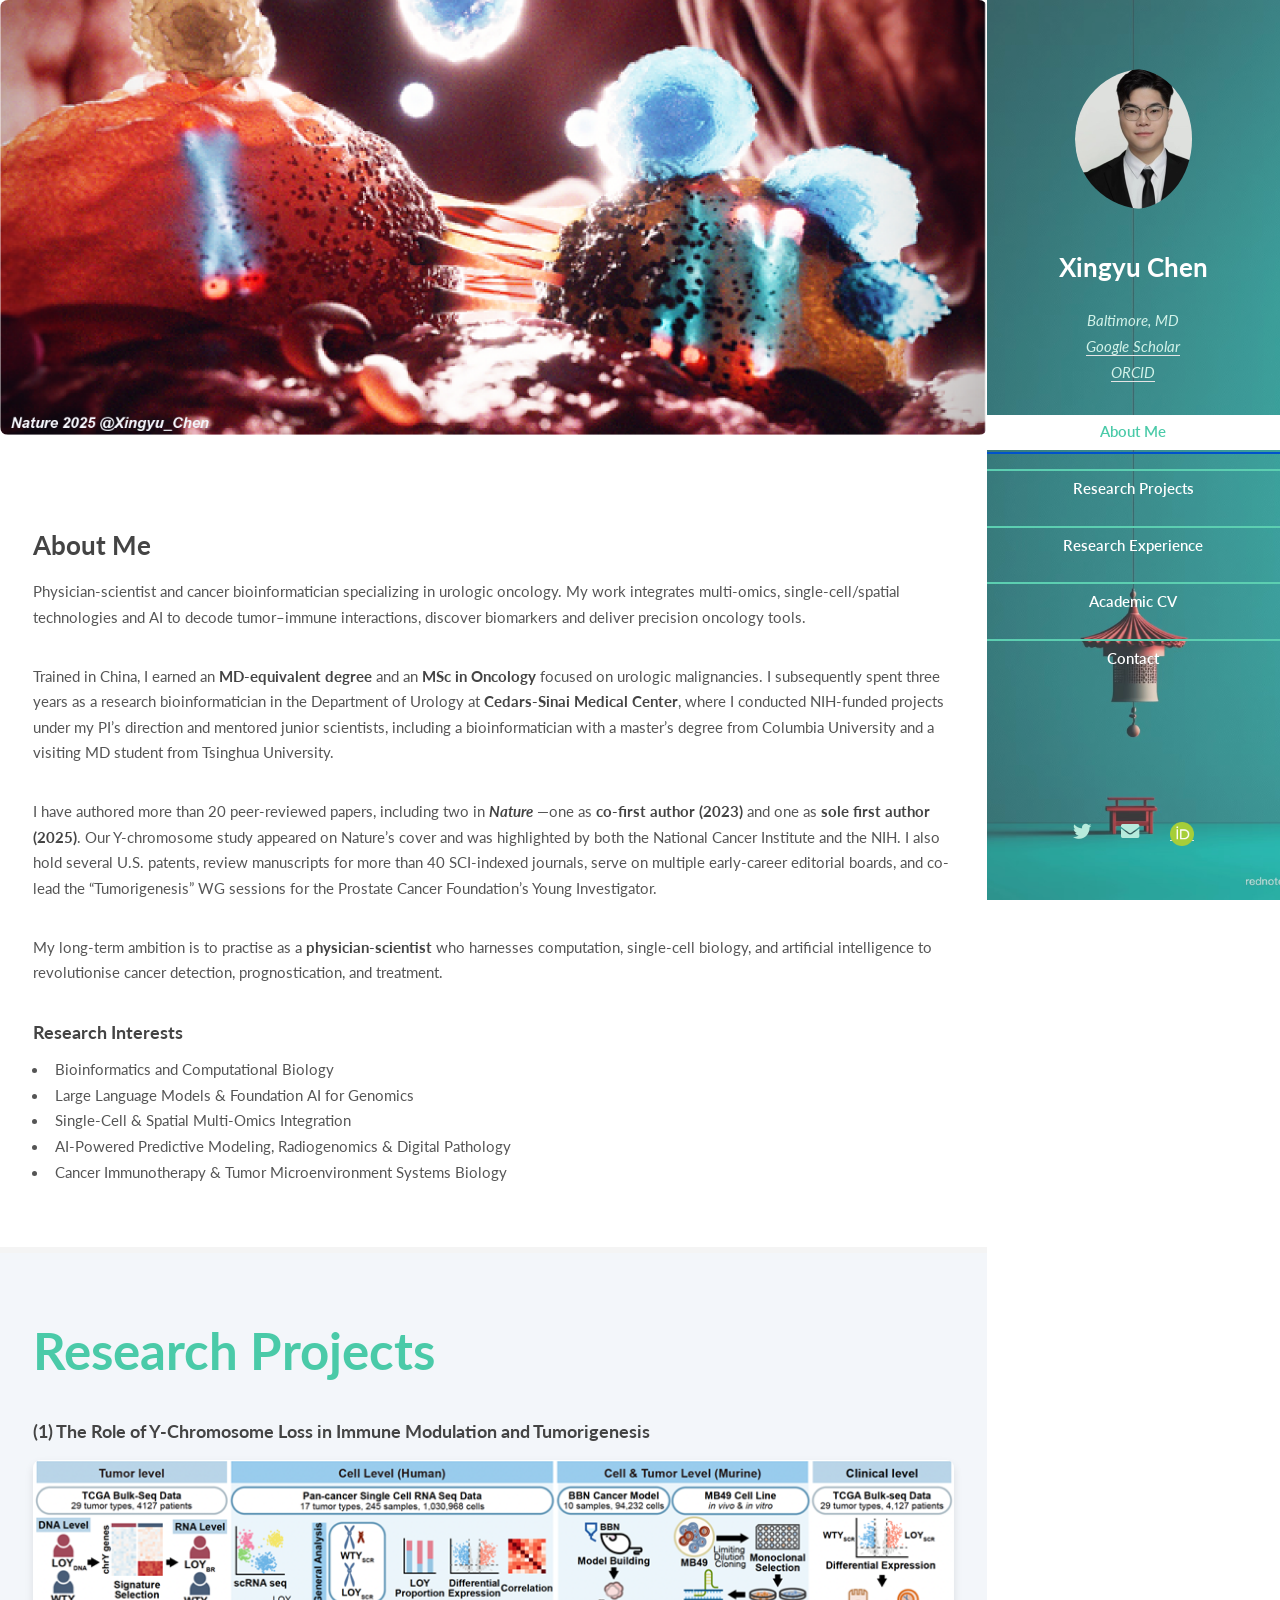
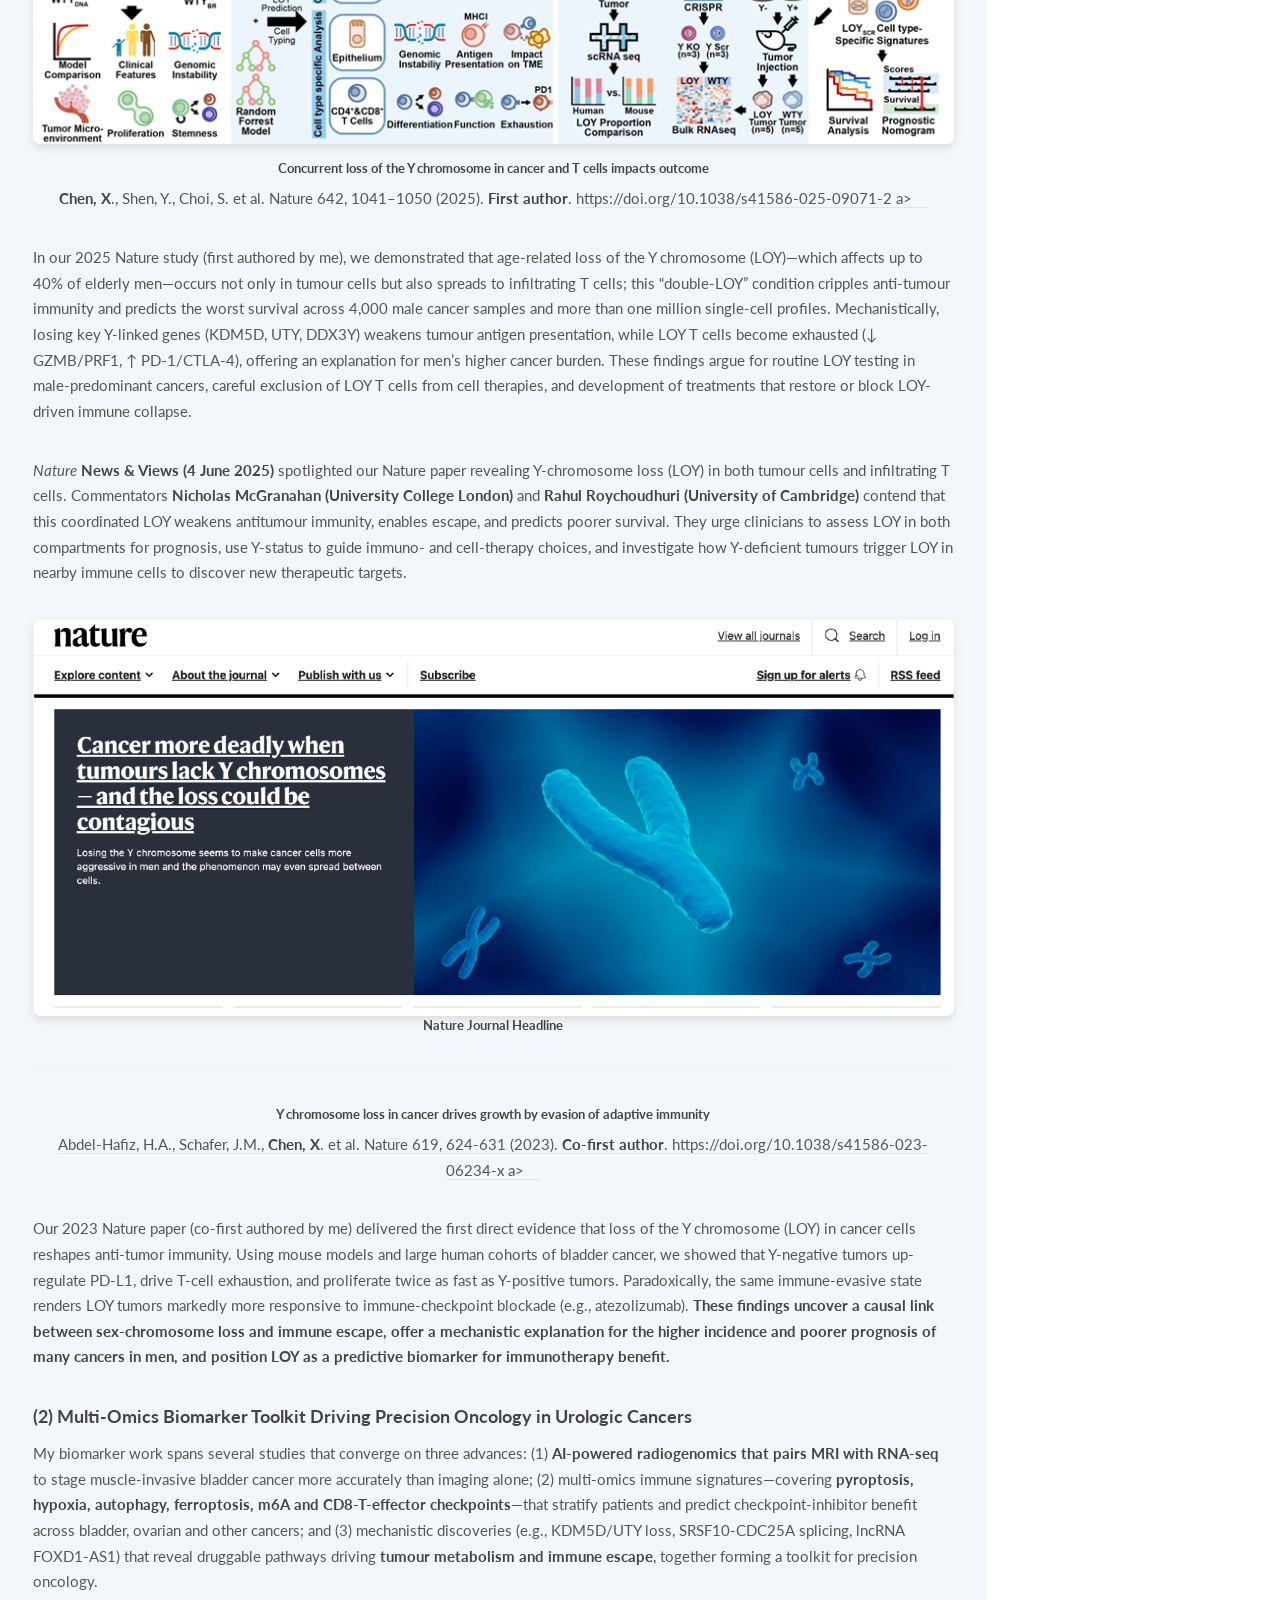
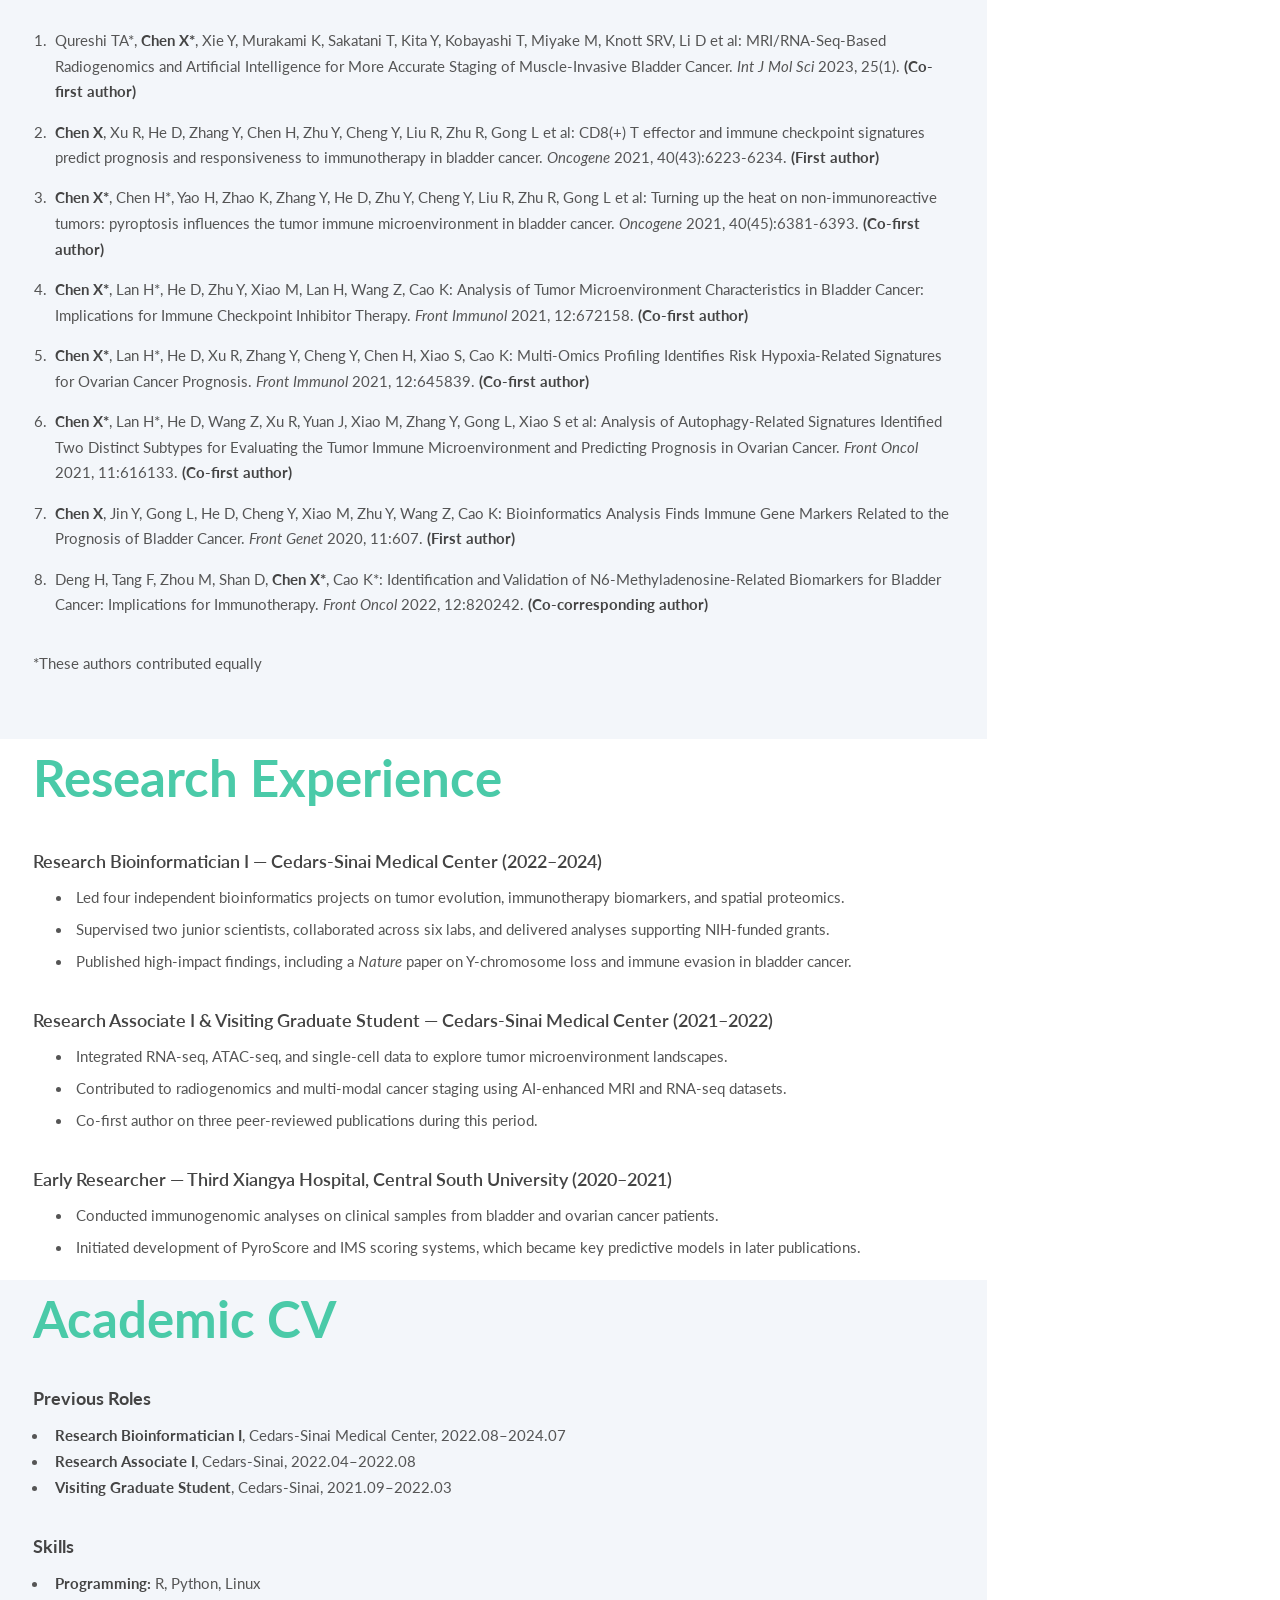
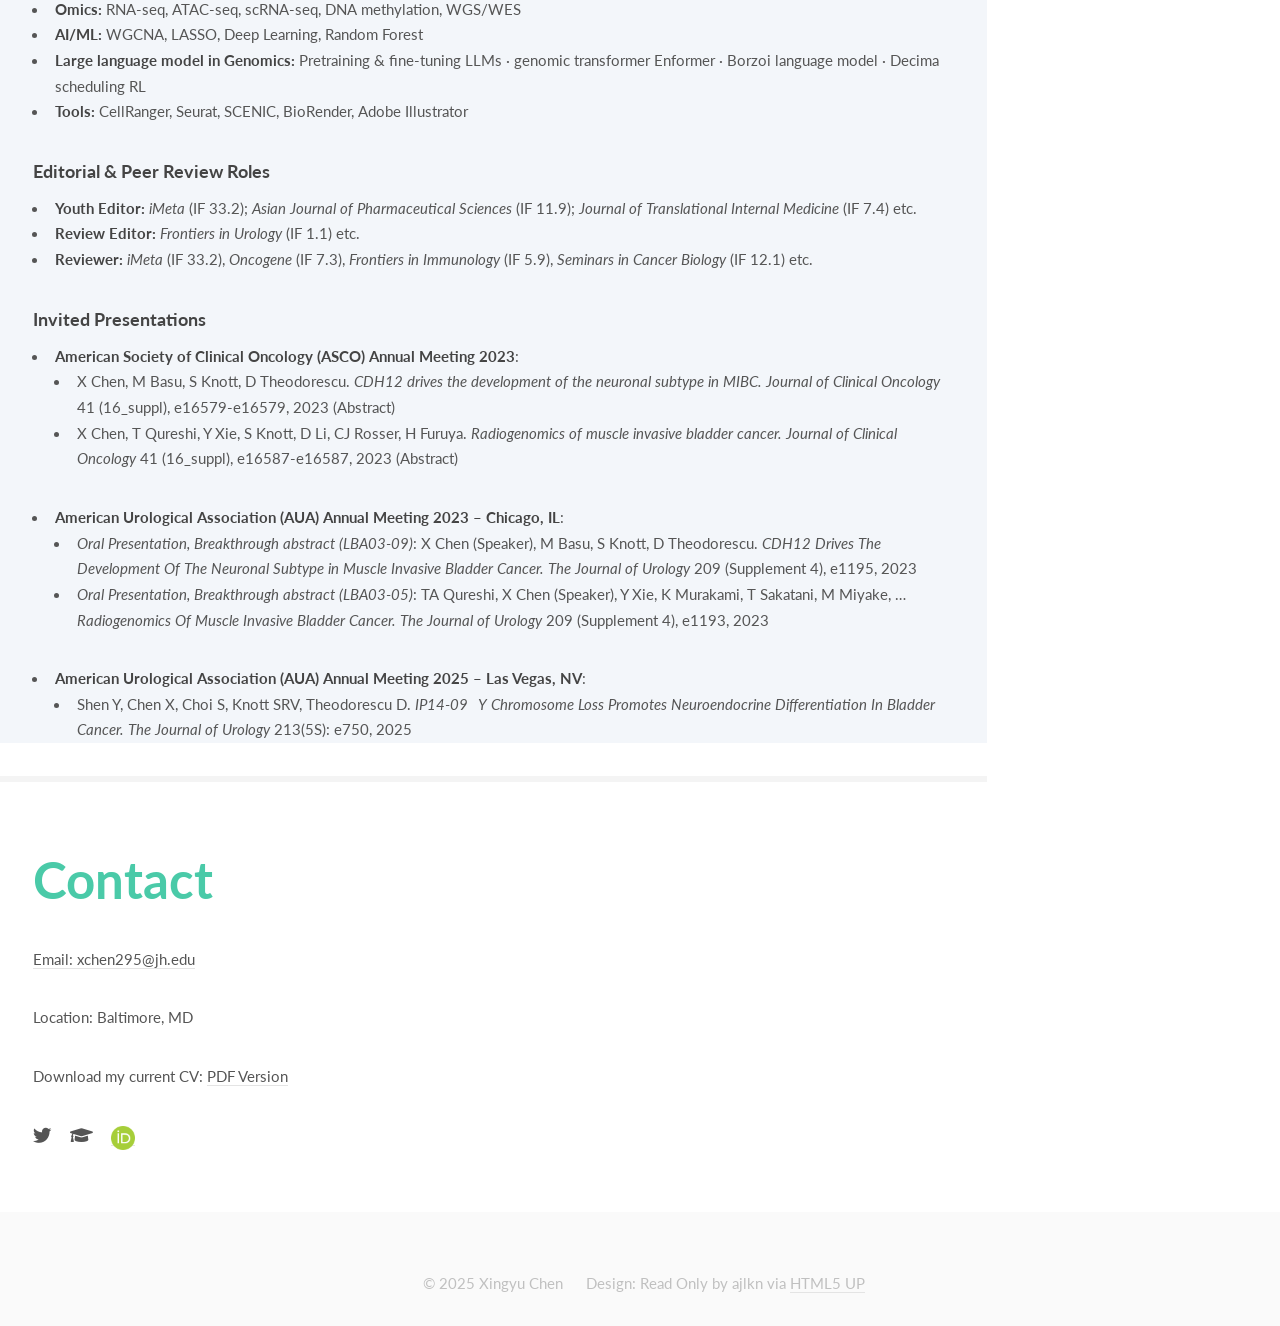
==== index.html @ c47047e7 "Update index.html" ====
<!DOCTYPE HTML>
<html lang="en">
  <head>
    <meta charset="utf-8" />
    <meta name="viewport" content="width=device-width, initial-scale=1, user-scalable=no" />
    <title>Xingyu Chen – Cancer Genomics </title>

    <!-- ===================== GLOBAL STYLES ===================== -->
    <style>
      /*─ 1. Typography & variables ─*/
      @font-face {
        font-family: "Inter";
        font-weight: 400 700;
        src: url("https://fonts.gstatic.com/s/inter/v12/UcCO3FwrK_x90DW4ZGdE.woff2") format("woff2-variations");
        font-display: swap;
      }
      :root {
        --accent: #0052cc;
        --bg-light: #fafbfd;
        --bg-alt:  #f3f6fa;
      }
      html { font-size: 16px; }
      body {
        margin: 0;
        font-family: "Inter", system-ui, -apple-system, BlinkMacSystemFont, "Segoe UI", Roboto, Helvetica, Arial, sans-serif;
        line-height: 1.6;
        color: #333;
        background: var(--bg-light);
      }
      h1,h2,h3,h4,h5,h6{font-weight:600;color:#111;line-height:1.25;margin:0 0 .6em}
      h1{font-size:1.9rem} h2{font-size:1.6rem} h3{font-size:1.3rem} h4{font-size:1.15rem} h5{font-size:1rem}
      p{margin:0 0 1.2em} ul{margin:0 0 1.2em 1.5em;padding:0}
      a{color:var(--accent);text-decoration:none}
      a:hover,a:focus{text-decoration:underline}

      /*─ 2. helpers ─*/
      .container{width:min(92%,1080px);margin-inline:auto}
      .left{text-align:left}
      .image.fit img{width:100%;height:auto;border-radius:8px}
      .badge-container{display:inline-flex;align-items:center;gap:6px;margin-left:6px}

      /*─ 3. header / nav ─*/
      #header{
        position:relative;
        background:transparent!important;
        padding:2.5rem 0 2rem;
        text-align:center;
      }
      #header::before{
        content:"";
        position:absolute;
        inset:0;
        background:url("images/WechatIMG243.jpg") center/cover no-repeat;
        opacity:0.85;
        z-index:-1;
        pointer-events:none;
      }

      #header header{display:flex;flex-direction:column;align-items:center;gap:.8rem}
      #header .image.avatar img{width:140px;height:140px;border-radius:50%;object-fit:cover}
      #nav ul{display:flex;gap:1.2rem;flex-direction:column;list-style:none;margin:1.5rem 0;padding:0;justify-content:center}
      #nav a{font-weight:600;position:relative;padding:.3rem .1rem}
      #nav a.active::after{content:"";position:absolute;left:0;bottom:-4px;width:100%;height:2px;background:var(--accent)}
      #header footer .icons{display:flex;justify-content:center;gap:1rem;list-style:none;padding:0}
      .orcid-icon{width:24px;height:24px;vertical-align:middle}

      /*─ 4. sections ─*/
      section{padding:4rem 0}
      section:nth-of-type(even){background:var(--bg-alt)}
      .features article{margin-bottom:3rem}

      /*─ 5. experience lists ─*/
      .experience-title{margin:2rem 0 .6rem;font-weight:600}
      .experience-list{margin:0 0 1.2rem 1.5rem;list-style:disc outside}
      .experience-list li{margin-bottom:.4rem;padding-left:.25rem}
      .experience-list strong{color:var(--accent)}

      /*─ 6. footer ─*/
      #footer{background:#e8ecf2;padding:2rem 0;text-align:center}
      #footer ul{list-style:none;margin:0;padding:0;display:flex;justify-content:center;gap:1rem;flex-wrap:wrap}

      /*─ 7. responsive ─*/
      @media(max-width:650px){
        h1{font-size:1.6rem} h2{font-size:1.4rem}
      }
    </style>

    <!-- original theme css -->
    <link rel="stylesheet" href="assets/css/main.css" />
    <link rel="icon" href="images/web-icon_avatar.png" />
  </head>

  <body class="is-preload">
    <!-- ========== HEADER ========== -->
    <section id="header">
      <header>
        <span class="image avatar"><img src="images/avatar.png" alt="avatar" /></span>
        <h1 id="logo"><a href="#">Xingyu Chen</a></h1>
        <p>Baltimore, MD<br/>
           <a href="https://scholar.google.com/citations?user=Vj8vClIAAAAJ&hl=en&oi=ao" target="_blank">Google Scholar</a><br/>
           <a href="https://orcid.org/0000-0002-9284-4950" target="_blank">ORCID</a></p>
      </header>
      <nav id="nav">
        <ul>
          <li><a class="active" href="#about">About Me</a></li>
          <li><a href="#publications">Research Projects</a></li>
          <li><a href="#research">Research Experience</a></li>
          <li><a href="#cv">Academic CV</a></li>
          <li><a href="#contact">Contact</a></li>
        </ul>
      </nav>
      <footer>
        <ul class="icons">
          <li><a href="https://x.com/Xingyu_Chen_" class="icon brands fa-twitter" target="_blank"><span class="label">Twitter</span></a></li>
          <li><a id="mlink" href="#" class="icon solid fa-envelope"><span class="label">Email</span></a></li>
          <li><a href="https://orcid.org/0000-0002-9284-4950" target="_blank"><img src="images/orcid.png" alt="ORCID" class="orcid-icon"/></a></li>
        </ul>
      </footer>
    </section>

    <!-- ========== WRAPPER ========== -->
    <div id="wrapper">
      <div id="main">

        <!-- ABOUT -->
        <section id="about">
          <span class="image fit"><img src="images/Picture1.png" alt="Picture1" /></span>
          <div class="container">
            <header class="major"><h3>About Me</h3></header>
            <p> Physician‑scientist and cancer bioinformatician specializing in urologic oncology. My work integrates multi‑omics, single‑cell/spatial technologies and AI to decode tumor–immune interactions, discover biomarkers and deliver precision oncology tools. </p>
            <p>Trained in China, I earned an <strong>MD-equivalent degree</strong> and an <strong>MSc in Oncology</strong> focused on urologic malignancies. I subsequently spent three years as a research bioinformatician in the Department of Urology at <strong>Cedars-Sinai Medical Center</strong>, where I conducted NIH-funded projects under my PI’s direction and mentored junior scientists, including a bioinformatician with a master’s degree from Columbia University and a visiting MD student from Tsinghua University.</p>
            <p>I have authored more than 20 peer-reviewed papers, including two in <strong><i>Nature</i></strong> —one as <strong>co-first author (2023)</strong> and one as <strong>sole first author (2025)</strong>. Our Y-chromosome study appeared on Nature’s cover and was highlighted by both the National Cancer Institute and the NIH. I also hold several U.S. patents, review manuscripts for more than 40 SCI-indexed journals, serve on multiple early-career editorial boards, and co-lead the “Tumorigenesis” WG sessions for the Prostate Cancer Foundation’s Young Investigator.</p>
            <p>My long-term ambition is to practise as a <strong>physician-scientist</strong> who harnesses computation, single-cell biology, and artificial intelligence to revolutionise cancer detection, prognostication, and treatment.</p>
            <h4>Research Interests</h4>
            <ul>
              <li>Bioinformatics and Computational Biology</li>
              <li>Large Language Models & Foundation AI for Genomics</li>      
              <li>Single-Cell & Spatial Multi-Omics Integration</li>
              <li>AI-Powered Predictive Modeling, Radiogenomics & Digital Pathology</li>
              <li>Cancer Immunotherapy & Tumor Microenvironment Systems Biology</li>
            </ul>
          </div>
        </section>

        <!-- RESEARCH PROJECTS -->
        <section id="publications">
          <div class="container">
            <header class="major"><h2>Research Projects</h2></header>

            <h4>(1) The Role of Y-Chromosome Loss in Immune Modulation and Tumorigenesis</h4>
            <img src="images/Selected Publications.png" class="img-fluid" alt="Selected Publications" />

            <div class="features">
              <!-- 2025 Nature paper -->
              <article>
                <div class="image-container">
                  <h5>Concurrent loss of the Y chromosome in cancer and T cells impacts outcome</h5>
                  <p><strong>Chen, X</strong>., Shen, Y., Choi, S. et al. Nature 642, 1041–1050 (2025). <strong>First author</strong>.
                    <a href="https://doi.org/10.1038/s41586-025-09071-2
        
        
        
        " target="_blank">https://doi.org/10.1038/s41586-025-09071-2
        
        
        
        a>
                    <span class="badge-container">
                      <span class="__dimensions_badge_embed__" data-doi="10.1038/s41586-025-09071-2
        
        
        
        " data-style="small_circle"></span>
                      <span class="altmetric-embed" data-doi="10.1038/s41586-025-09071-2
        
        
        
        
        
        " data-badge-type="donut"></span>
                    </span>
                  </p>
                  <p class="left">In our 2025 Nature study (first authored by me), we demonstrated that age-related loss of the Y chromosome (LOY)—which affects up to 40% of elderly men—occurs not only in tumour cells but also spreads to infiltrating T cells; this “double-LOY” condition cripples anti-tumour immunity and predicts the worst survival across 4,000 male cancer samples and more than one million single-cell profiles. Mechanistically, losing key Y-linked genes (KDM5D, UTY, DDX3Y) weakens tumour antigen presentation, while LOY T cells become exhausted (↓ GZMB/PRF1, ↑ PD-1/CTLA-4), offering an explanation for men’s higher cancer burden. These findings argue for routine LOY testing in male-predominant cancers, careful exclusion of LOY T cells from cell therapies, and development of treatments that restore or block LOY-driven immune collapse.</p>
                  <p class="left"><i>Nature</i> <strong>News & Views (4 June 2025)</strong> spotlighted our Nature paper revealing Y-chromosome loss (LOY) in both tumour cells and infiltrating T cells. Commentators <strong>Nicholas McGranahan (University College London)</strong> and <strong>Rahul Roychoudhuri (University of Cambridge)</strong> contend that this coordinated LOY weakens antitumour immunity, enables escape, and predicts poorer survival. They urge clinicians to assess LOY in both compartments for prognosis, use Y-status to guide immuno- and cell-therapy choices, and investigate how Y-deficient tumours trigger LOY in nearby immune cells to discover new therapeutic targets.</p>
                  <img src="images/nature12.png" class="img-fluid" alt="nature12"/>
                  <h5> <strong>Nature Journal Headline</strong></h5>
                </div>
              </article>

              <!-- 2023 Nature paper -->
              <article>
                <div class="image-container">
                  <h5>Y chromosome loss in cancer drives growth by evasion of adaptive immunity</h5>
                  <p>Abdel-Hafiz, H.A., Schafer, J.M., <strong>Chen, X</strong>. et al. Nature 619, 624-631 (2023). <strong>Co-first author</strong>.
                    <a href="https://doi.org/10.1038/s41586-023-06234-x
        
        " target="_blank">https://doi.org/10.1038/s41586-023-06234-x
        
        a>
                    <span class="badge-container">
                      <span class="__dimensions_badge_embed__" data-doi="10.1038/s41586-023-06234-x
        
        " data-style="small_circle"></span>
                      <span class="altmetric-embed" data-doi="10.1038/s41586-023-06234-x
        
        " data-badge-type="donut"></span>
                    </span>
                  </p>
                  <p class="left">Our 2023 Nature paper (co-first authored by me) delivered the first direct evidence that loss of the Y chromosome (LOY) in cancer cells reshapes anti-tumor immunity. Using mouse models and large human cohorts of bladder cancer, we showed that Y-negative tumors up-regulate PD-L1, drive T-cell exhaustion, and proliferate twice as fast as Y-positive tumors. Paradoxically, the same immune-evasive state renders LOY tumors markedly more responsive to immune-checkpoint blockade (e.g., atezolizumab). <strong>These findings uncover a causal link between sex-chromosome loss and immune escape, offer a mechanistic explanation for the higher incidence and poorer prognosis of many cancers in men, and position LOY as a predictive biomarker for immunotherapy benefit.</strong></p>
                </div>
              </article>
            </div>

            <h4>(2) Multi-Omics Biomarker Toolkit Driving Precision Oncology in Urologic Cancers</h4>
            <p class="left">My biomarker work spans several studies that converge on three advances: (1) <strong>AI-powered radiogenomics that pairs MRI with RNA-seq </strong> to stage muscle-invasive bladder cancer more accurately than imaging alone; (2) multi-omics immune signatures—covering <strong> pyroptosis, hypoxia, autophagy, ferroptosis, m6A and CD8-T-effector checkpoints</strong>—that stratify patients and predict checkpoint-inhibitor benefit across bladder, ovarian and other cancers; and (3) mechanistic discoveries (e.g., KDM5D/UTY loss, SRSF10-CDC25A splicing, lncRNA FOXD1-AS1) that reveal druggable pathways driving <strong>tumour metabolism and immune escape</strong>, together forming a toolkit for precision oncology.</p>

            <ol>
              <li>Qureshi TA*, <strong>Chen X*</strong>, Xie Y, Murakami K, Sakatani T, Kita Y, Kobayashi T, Miyake M, Knott SRV, Li D et al: MRI/RNA-Seq-Based Radiogenomics and Artificial Intelligence for More Accurate Staging of Muscle-Invasive Bladder Cancer. <em>Int J Mol Sci</em> 2023, 25(1). <strong>(Co-first author)</strong></li>
              <li><strong>Chen X</strong>, Xu R, He D, Zhang Y, Chen H, Zhu Y, Cheng Y, Liu R, Zhu R, Gong L et al: CD8(+) T effector and immune checkpoint signatures predict prognosis and responsiveness to immunotherapy in bladder cancer. <em>Oncogene</em> 2021, 40(43):6223-6234. <strong>(First author)</strong></li>
              <li><strong>Chen X*</strong>, Chen H*, Yao H, Zhao K, Zhang Y, He D, Zhu Y, Cheng Y, Liu R, Zhu R, Gong L et al: Turning up the heat on non-immunoreactive tumors: pyroptosis influences the tumor immune microenvironment in bladder cancer. <em>Oncogene</em> 2021, 40(45):6381-6393. <strong>(Co-first author)</strong></li>
              <li><strong>Chen X*</strong>, Lan H*, He D, Zhu Y, Xiao M, Lan H, Wang Z, Cao K: Analysis of Tumor Microenvironment Characteristics in Bladder Cancer: Implications for Immune Checkpoint Inhibitor Therapy. <em>Front Immunol</em> 2021, 12:672158. <strong>(Co-first author)</strong></li>
              <li><strong>Chen X*</strong>, Lan H*, He D, Xu R, Zhang Y, Cheng Y, Chen H, Xiao S, Cao K: Multi-Omics Profiling Identifies Risk Hypoxia-Related Signatures for Ovarian Cancer Prognosis. <em>Front Immunol</em> 2021, 12:645839. <strong>(Co-first author)</strong></li>
              <li><strong>Chen X*</strong>, Lan H*, He D, Wang Z, Xu R, Yuan J, Xiao M, Zhang Y, Gong L, Xiao S et al: Analysis of Autophagy-Related Signatures Identified Two Distinct Subtypes for Evaluating the Tumor Immune Microenvironment and Predicting Prognosis in Ovarian Cancer. <em>Front Oncol</em> 2021, 11:616133. <strong>(Co-first author)</strong></li>
              <li><strong>Chen X</strong>, Jin Y, Gong L, He D, Cheng Y, Xiao M, Zhu Y, Wang Z, Cao K: Bioinformatics Analysis Finds Immune Gene Markers Related to the Prognosis of Bladder Cancer. <em>Front Genet</em> 2020, 11:607. <strong>(First author)</strong></li>
              <li>Deng H, Tang F, Zhou M, Shan D, <strong>Chen X*</strong>, Cao K*: Identification and Validation of N6-Methyladenosine-Related Biomarkers for Bladder Cancer: Implications for Immunotherapy. <em>Front Oncol</em> 2022, 12:820242. <strong>(Co-corresponding author)</strong></li>
            </ol>
            <p>*These authors contributed equally</p>
          </div>
        </section>

        <!-- RESEARCH EXPERIENCE -->
        <section id="research">
          <div class="container">
            <header class="major"><h2>Research Experience</h2></header>

            <h4 class="experience-title">Research Bioinformatician I — Cedars-Sinai Medical Center (2022–2024)</h4>
            <ul class="experience-list">
              <li>Led four independent bioinformatics projects on tumor evolution, immunotherapy biomarkers, and spatial proteomics.</li>
              <li>Supervised two junior scientists, collaborated across six labs, and delivered analyses supporting NIH-funded grants.</li>
              <li>Published high-impact findings, including a <em>Nature</em> paper on Y-chromosome loss and immune evasion in bladder cancer.</li>
            </ul>

            <h4 class="experience-title">Research Associate I & Visiting Graduate Student — Cedars-Sinai Medical Center (2021–2022)</h4>
            <ul class="experience-list">
              <li>Integrated RNA-seq, ATAC-seq, and single-cell data to explore tumor microenvironment landscapes.</li>
              <li>Contributed to radiogenomics and multi-modal cancer staging using AI-enhanced MRI and RNA-seq datasets.</li>
              <li>Co-first author on three peer-reviewed publications during this period.</li>
            </ul>

            <h4 class="experience-title">Early Researcher — Third Xiangya Hospital, Central South University (2020–2021)</h4>
            <ul class="experience-list">
              <li>Conducted immunogenomic analyses on clinical samples from bladder and ovarian cancer patients.</li>
              <li>Initiated development of PyroScore and IMS scoring systems, which became key predictive models in later publications.</li>
            </ul>
          </div>
        </section>

        <!-- ACADEMIC CV -->
        <section id="cv">
          <div class="container">
            <header class="major"><h2>Academic CV</h2></header>

            <h4><strong>Previous Roles</strong></h4>
            <ul>
              <li><strong>Research Bioinformatician I</strong>, Cedars-Sinai Medical Center, 2022.08–2024.07</li>
              <li><strong>Research Associate I</strong>, Cedars-Sinai, 2022.04–2022.08</li>
              <li><strong>Visiting Graduate Student</strong>, Cedars-Sinai, 2021.09–2022.03</li>
            </ul>

            <h4>Skills</h4>
            <ul>
              <li><strong>Programming:</strong> R, Python, Linux</li>
              <li><strong>Omics:</strong> RNA-seq, ATAC-seq, scRNA-seq, DNA methylation, WGS/WES</li>
              <li><strong>AI/ML:</strong> WGCNA, LASSO, Deep Learning, Random Forest</li>
              <li><strong>Large language model in Genomics:</strong> Pretraining & fine-tuning LLMs · genomic transformer Enformer · Borzoi language model · Decima scheduling RL</li>
              <li><strong>Tools:</strong> CellRanger, Seurat, SCENIC, BioRender, Adobe Illustrator</li>
            </ul>

            <h4>Editorial & Peer Review Roles</h4>
            <ul>
              <li><strong>Youth Editor:</strong> <i>iMeta</i> (IF 33.2); <i>Asian Journal of Pharmaceutical Sciences</i> (IF 11.9); <i>Journal of Translational Internal Medicine</i> (IF 7.4) etc.</li>
              <li><strong>Review Editor:</strong> <i>Frontiers in Urology</i> (IF 1.1) etc.</li>
              <li><strong>Reviewer:</strong> <i>iMeta</i> (IF 33.2), <i>Oncogene</i> (IF 7.3), <i>Frontiers in Immunology</i> (IF 5.9), <i>Seminars in Cancer Biology</i> (IF 12.1) etc.</li>
            </ul>

            <h4>Invited Presentations</h4>
            <ul class="left">
              <li><strong>American Society of Clinical Oncology (ASCO) Annual Meeting 2023</strong>:
                <ul>
                  <li>X Chen, M Basu, S Knott, D Theodorescu. <i>CDH12 drives the development of the neuronal subtype in MIBC.</i> <i>Journal of Clinical Oncology</i> 41 (16_suppl), e16579-e16579, 2023 (Abstract)</li>
                  <li>X Chen, T Qureshi, Y Xie, S Knott, D Li, CJ Rosser, H Furuya. <i>Radiogenomics of muscle invasive bladder cancer.</i> <i>Journal of Clinical Oncology</i> 41 (16_suppl), e16587-e16587, 2023 (Abstract)</li>
                </ul>
              </li>
              <li><strong>American Urological Association (AUA) Annual Meeting 2023 – Chicago, IL</strong>:
                <ul>
                  <li><em>Oral Presentation, Breakthrough abstract (LBA03-09)</em>: X Chen (Speaker), M Basu, S Knott, D Theodorescu. <i>CDH12 Drives The Development Of The Neuronal Subtype in Muscle Invasive Bladder Cancer.</i> <i>The Journal of Urology</i> 209 (Supplement 4), e1195, 2023</li>
                  <li><em>Oral Presentation, Breakthrough abstract (LBA03-05)</em>: TA Qureshi, X Chen (Speaker), Y Xie, K Murakami, T Sakatani, M Miyake, … <i>Radiogenomics Of Muscle Invasive Bladder Cancer.</i> <i>The Journal of Urology</i> 209 (Supplement 4), e1193, 2023</li>
                </ul>
              </li>
              <li><strong>American Urological Association (AUA) Annual Meeting 2025 – Las Vegas, NV</strong>:
                <ul>
                  <li>Shen Y, Chen X, Choi S, Knott SRV, Theodorescu D. <i>IP14-09 Y Chromosome Loss Promotes Neuroendocrine Differentiation In Bladder Cancer.</i> <i>The Journal of Urology</i> 213(5S): e750, 2025</li>
                </ul>
              </li>
            </ul>
          </div>
        </section>

        <!-- CONTACT -->
        <section id="contact">
          <div class="container">
            <header class="major"><h2>Contact</h2></header>
            <p>Email: <a href="mailto:xchen295@jh.edu">xchen295@jh.edu</a></p>
            <p>Location: Baltimore, MD</p>
            <p>Download my current CV: <a href="https://cheery-sorbet-5f1409.netlify.app/docs/Xingyu_Chen_CV.pdf" target="_blank">PDF Version</a></p>
            <ul class="icons">
              <li><a href="https://x.com/Xingyu_Chen_" class="icon brands fa-twitter" target="_blank"><span class="label">Twitter</span></a></li>
              <li><a href="https://scholar.google.com/citations?user=Vj8vClIAAAAJ&hl=en&oi=ao" class="icon solid fa-graduation-cap" target="_blank"><span class="label">Google Scholar</span></a></li>
              <li><a href="https://orcid.org/0000-0002-9284-4950" target="_blank"><img src="images/orcid.png" alt="ORCID" class="orcid-icon"/></a></li>
            </ul>
          </div>
        </section>
      </div>
    </div><!-- /wrapper -->

    <!-- FOOTER -->
    <section id="footer">
      <div class="container">
        <ul>
          <li>&copy; 2025 Xingyu Chen</li>
          <li>Design: Read Only by ajlkn via <a href="https://html5up.net" target="_blank">HTML5 UP</a></li>
        </ul>
      </div>
    </section>

    <!-- scripts -->
    <script src="assets/js/jquery.min.js"></script>
    <script src="assets/js/jquery.scrollex.min.js"></script>
    <script src="assets/js/jquery.scrolly.min.js"></script>
    <script src="assets/js/browser.min.js"></script>
    <script src="assets/js/breakpoints.min.js"></script>
    <script src="assets/js/util.js"></script>
    <script src="assets/js/main.js"></script>
    <script>document.getElementById("mlink").href="mailto:xchen295@jh.edu";</script>
    <script src="https://badge.dimensions.ai/badge.js" charset="utf-8"></script>
    <script src="https://d1bxh8uas1mnw7.cloudfront.net/assets/embed.js"></script>
  </body>
</html>
---- assets/css/main.css ----
@import url("fontawesome-all.min.css");
@import url("https://fonts.googleapis.com/css?family=Lato:400,400italic,700,700italic|Source+Code+Pro:400");

/*
	Read Only by HTML5 UP
	html5up.net | @ajlkn
	Free for personal and commercial use under the CCA 3.0 license (html5up.net/license)
*/

html, body, div, span, applet, object,
iframe, h1, h2, h3, h4, h5, h6, p, blockquote,
pre, a, abbr, acronym, address, big, cite,
code, del, dfn, em, img, ins, kbd, q, s, samp,
small, strike, strong, sub, sup, tt, var, b,
u, i, center, dl, dt, dd, ol, ul, li, fieldset,
form, label, legend, table, caption, tbody,
tfoot, thead, tr, th, td, article, aside,
canvas, details, embed, figure, figcaption,
footer, header, hgroup, menu, nav, output, ruby,
section, summary, time, mark, audio, video {
	margin: 0;
	padding: 0;
	border: 0;
	font-size: 100%;
	font: inherit;
	vertical-align: baseline;}

article, aside, details, figcaption, figure,
footer, header, hgroup, menu, nav, section {
	display: block;}

a[target="_self"] {
  border:0 none;
  padding: 0;
  width:64px;
  height:64px;
  vertical-align:middle;
}

/* Image Styling */
.img-fluid {
  width: 100%;
  max-width: 1000px;
  height: auto;
  display: block;
  margin: 1em auto;
  border-radius: 8px;
  box-shadow: 0 4px 8px rgba(0,0,0,0.1);
  transition: transform 0.3s ease, box-shadow 0.3s ease;
}

.image-container {
  max-width: 1000px; /* Allow the container to be wider */
  margin: 0 auto; /* Center the container */
  text-align: center; /* Center content within the container */
}

.left-align-text {
  text-align: left;
}

.image-container img {
  display: block;
  margin: 0 auto; /* Center the image within the container */
}

.img-fluid:hover {
  transform: translateY(-5px);
  box-shadow: 0 6px 12px rgba(0,0,0,0.15);
}

body {
	line-height: 1;
}

ol, ul {
	list-style: none;
}
ol li {
	margin-bottom: 1em;
}

blockquote, q {
	quotes: none;
}

	blockquote:before, blockquote:after, q:before, q:after {
		content: '';
		content: none;
	}

table {
	border-collapse: collapse;
	border-spacing: 0;
}

body {
	-webkit-text-size-adjust: none;
}

mark {
	background-color: transparent;
	color: inherit;
}

input::-moz-focus-inner {
	border: 0;
	padding: 0;
}

input, select, textarea {
	-moz-appearance: none;
	-webkit-appearance: none;
	-ms-appearance: none;
	appearance: none;
}

/* Basic */

	html {
		box-sizing: border-box;
	}

	*, *:before, *:after {
		box-sizing: inherit;
	}

	body {
		background: #fff;
	}

		body.is-preload *, body.is-preload *:before, body.is-preload *:after {
			-moz-animation: none !important;
			-webkit-animation: none !important;
			-ms-animation: none !important;
			animation: none !important;
			-moz-transition: none !important;
			-webkit-transition: none !important;
			-ms-transition: none !important;
			transition: none !important;
		}

	body, input, select, textarea {
		color: #555;
		font-family: "Lato", sans-serif;
		font-size: 16pt;
		font-weight: 400;
		line-height: 1.75em;
	}

	a {
		-moz-transition: color 0.2s ease-in-out, border-color 0.2s ease-in-out;
		-webkit-transition: color 0.2s ease-in-out, border-color 0.2s ease-in-out;
		-ms-transition: color 0.2s ease-in-out, border-color 0.2s ease-in-out;
		transition: color 0.2s ease-in-out, border-color 0.2s ease-in-out;
		border-bottom: solid 1px #e4e4e4;
		color: inherit;
		text-decoration: none;
	}

		a:hover {
			border-bottom-color: transparent;
			color: #4acaa8 !important;
		}

	strong, b {
		color: #444;
		font-weight: 700;
	}

	em, i {
		font-style: italic;
	}

	p {
		margin: 0 0 2.25em 0;
	}

	h1, h2, h3, h4, h5, h6 {
		color: #444;
		font-weight: 700;
		line-height: 1em;
		margin: 0 0 0.5625em 0;
	}

		h1 a, h2 a, h3 a, h4 a, h5 a, h6 a {
			border: 0;
			color: inherit;
			text-decoration: none;
		}

	h2 {
		font-size: 2em;
		line-height: 1.5em;
	}

	h3 {
		font-size: 1.75em;
		line-height: 1.5em;
	}

	h4 {
		font-size: 1.25em;
		line-height: 1.5em;
	}

	h5 {
		font-size: 0.9em;
		line-height: 1.5em;
	}

	h6 {
		font-size: 0.7em;
		line-height: 1.5em;
	}

	sub {
		font-size: 0.8em;
		position: relative;
		top: 0.5em;
	}

	sup {
		font-size: 0.8em;
		position: relative;
		top: -0.5em;
	}

	hr {
		border: 0;
		border-bottom: solid 2px #f4f4f4;
		margin: 2.25em 0;
	}

		hr.major {

.img-fluid {
    width: 100%;
    max-width: 500px;
    margin: 20px auto;
    display: block;
}

.image-gallery {
    display: flex;
    flex-wrap: wrap;
    justify-content: center;
    align-items: flex-start;
}

.image-gallery-item {
    width: 100%;
    max-width: 250px;
    margin: 10px;
}
			margin: 3.375em 0;
		}

	blockquote {
		border-left: solid 8px #e4e4e4;
		font-style: italic;
		margin: 0 0 2.25em 0;
		padding: 0.5em 0 0.5em 2em;
	}

	code {
		background: #555;
		border-radius: 5px;
		color: #fff;
		font-family: "Source Code Pro", monospace;
		font-size: 0.9em;
		margin: 0 0.25em;
		padding: 0.25em 0.65em;
	}

	pre {
		font-family: "Source Code Pro", monospace;
		font-size: 0.9em;
		margin: 0 0 2.25em 0;
	}

		pre code {
			-webkit-overflow-scrolling: touch;
			display: block;
			line-height: 1.5em;
			overflow-x: auto;
			padding: 1em 1.5em;
		}

	.align-left {
		text-align: left;
	}

	.align-center {
		text-align: center;
	}

	.align-right {
		text-align: right;
	}

/* Row */

	.row {
		display: flex;
		flex-wrap: wrap;
		box-sizing: border-box;
		align-items: stretch;
	}

		.row > * {
			box-sizing: border-box;
		}

		.row.gtr-uniform > * > :last-child {
			margin-bottom: 0;
		}

		.row.aln-left {
			justify-content: flex-start;
		}

		.row.aln-center {
			justify-content: center;
		}

		.row.aln-right {
			justify-content: flex-end;
		}

		.row.aln-top {
			align-items: flex-start;
		}

		.row.aln-middle {
			align-items: center;
		}

		.row.aln-bottom {
			align-items: flex-end;
		}

		.row > .imp {
			order: -1;
		}

		.row > .col-1 {
			width: 8.33333%;
		}

		.row > .off-1 {
			margin-left: 8.33333%;
		}

		.row > .col-2 {
			width: 16.66667%;
		}

		.row > .off-2 {
			margin-left: 16.66667%;
		}

		.row > .col-3 {
			width: 25%;
		}

		.row > .off-3 {
			margin-left: 25%;
		}

		.row > .col-4 {
			width: 33.33333%;
		}

		.row > .off-4 {
			margin-left: 33.33333%;
		}

		.row > .col-5 {
			width: 41.66667%;
		}

		.row > .off-5 {
			margin-left: 41.66667%;
		}

		.row > .col-6 {
			width: 50%;
		}

		.row > .off-6 {
			margin-left: 50%;
		}

		.row > .col-7 {
			width: 58.33333%;
		}

		.row > .off-7 {
			margin-left: 58.33333%;
		}

		.row > .col-8 {
			width: 66.66667%;
		}

		.row > .off-8 {
			margin-left: 66.66667%;
		}

		.row > .col-9 {
			width: 75%;
		}

		.row > .off-9 {
			margin-left: 75%;
		}

		.row > .col-10 {
			width: 83.33333%;
		}

		.row > .off-10 {
			margin-left: 83.33333%;
		}

		.row > .col-11 {
			width: 91.66667%;
		}

		.row > .off-11 {
			margin-left: 91.66667%;
		}

		.row > .col-12 {
			width: 100%;
		}

		.row > .off-12 {
			margin-left: 100%;
		}

		.row.gtr-0 {
			margin-top: 0;
			margin-left: 0em;
		}

			.row.gtr-0 > * {
				padding: 0 0 0 0em;
			}

			.row.gtr-0.gtr-uniform {
				margin-top: 0em;
			}

				.row.gtr-0.gtr-uniform > * {
					padding-top: 0em;
				}

		.row.gtr-25 {
			margin-top: 0;
			margin-left: -0.5em;
		}

			.row.gtr-25 > * {
				padding: 0 0 0 0.5em;
			}

			.row.gtr-25.gtr-uniform {
				margin-top: -0.5em;
			}

				.row.gtr-25.gtr-uniform > * {
					padding-top: 0.5em;
				}

		.row.gtr-50 {
			margin-top: 0;
			margin-left: -1em;
		}

			.row.gtr-50 > * {
				padding: 0 0 0 1em;
			}

			.row.gtr-50.gtr-uniform {
				margin-top: -1em;
			}

				.row.gtr-50.gtr-uniform > * {
					padding-top: 1em;
				}

		.row {
			margin-top: 0;
			margin-left: -2em;
		}

			.row > * {
				padding: 0 0 0 2em;
			}

			.row.gtr-uniform {
				margin-top: -2em;
			}

				.row.gtr-uniform > * {
					padding-top: 2em;
				}

		.row.gtr-150 {
			margin-top: 0;
			margin-left: -3em;
		}

			.row.gtr-150 > * {
				padding: 0 0 0 3em;
			}

			.row.gtr-150.gtr-uniform {
				margin-top: -3em;
			}

				.row.gtr-150.gtr-uniform > * {
					padding-top: 3em;
				}

		.row.gtr-200 {
			margin-top: 0;
			margin-left: -4em;
		}

			.row.gtr-200 > * {
				padding: 0 0 0 4em;
			}

			.row.gtr-200.gtr-uniform {
				margin-top: -4em;
			}

				.row.gtr-200.gtr-uniform > * {
					padding-top: 4em;
				}

		@media screen and (max-width: 1680px) {

			.row {
				display: flex;
				flex-wrap: wrap;
				box-sizing: border-box;
				align-items: stretch;
			}

				.row > * {
					box-sizing: border-box;
				}

				.row.gtr-uniform > * > :last-child {
					margin-bottom: 0;
				}

				.row.aln-left {
					justify-content: flex-start;
				}

				.row.aln-center {
					justify-content: center;
				}

				.row.aln-right {
					justify-content: flex-end;
				}

				.row.aln-top {
					align-items: flex-start;
				}

				.row.aln-middle {
					align-items: center;
				}

				.row.aln-bottom {
					align-items: flex-end;
				}

				.row > .imp-xlarge {
					order: -1;
				}

				.row > .col-1-xlarge {
					width: 8.33333%;
				}

				.row > .off-1-xlarge {
					margin-left: 8.33333%;
				}

				.row > .col-2-xlarge {
					width: 16.66667%;
				}

				.row > .off-2-xlarge {
					margin-left: 16.66667%;
				}

				.row > .col-3-xlarge {
					width: 25%;
				}

				.row > .off-3-xlarge {
					margin-left: 25%;
				}

				.row > .col-4-xlarge {
					width: 33.33333%;
				}

				.row > .off-4-xlarge {
					margin-left: 33.33333%;
				}

				.row > .col-5-xlarge {
					width: 41.66667%;
				}

				.row > .off-5-xlarge {
					margin-left: 41.66667%;
				}

				.row > .col-6-xlarge {
					width: 50%;
				}

				.row > .off-6-xlarge {
					margin-left: 50%;
				}

				.row > .col-7-xlarge {
					width: 58.33333%;
				}

				.row > .off-7-xlarge {
					margin-left: 58.33333%;
				}

				.row > .col-8-xlarge {
					width: 66.66667%;
				}

				.row > .off-8-xlarge {
					margin-left: 66.66667%;
				}

				.row > .col-9-xlarge {
					width: 75%;
				}

				.row > .off-9-xlarge {
					margin-left: 75%;
				}

				.row > .col-10-xlarge {
					width: 83.33333%;
				}

				.row > .off-10-xlarge {
					margin-left: 83.33333%;
				}

				.row > .col-11-xlarge {
					width: 91.66667%;
				}

				.row > .off-11-xlarge {
					margin-left: 91.66667%;
				}

				.row > .col-12-xlarge {
					width: 100%;
				}

				.row > .off-12-xlarge {
					margin-left: 100%;
				}

				.row.gtr-0 {
					margin-top: 0;
					margin-left: 0em;
				}

					.row.gtr-0 > * {
						padding: 0 0 0 0em;
					}

					.row.gtr-0.gtr-uniform {
						margin-top: 0em;
					}

						.row.gtr-0.gtr-uniform > * {
							padding-top: 0em;
						}

				.row.gtr-25 {
					margin-top: 0;
					margin-left: -0.5em;
				}

					.row.gtr-25 > * {
						padding: 0 0 0 0.5em;
					}

					.row.gtr-25.gtr-uniform {
						margin-top: -0.5em;
					}

						.row.gtr-25.gtr-uniform > * {
							padding-top: 0.5em;
						}

				.row.gtr-50 {
					margin-top: 0;
					margin-left: -1em;
				}

					.row.gtr-50 > * {
						padding: 0 0 0 1em;
					}

					.row.gtr-50.gtr-uniform {
						margin-top: -1em;
					}

						.row.gtr-50.gtr-uniform > * {
							padding-top: 1em;
						}

				.row {
					margin-top: 0;
					margin-left: -2em;
				}

					.row > * {
						padding: 0 0 0 2em;
					}

					.row.gtr-uniform {
						margin-top: -2em;
					}

						.row.gtr-uniform > * {
							padding-top: 2em;
						}

				.row.gtr-150 {
					margin-top: 0;
					margin-left: -3em;
				}

					.row.gtr-150 > * {
						padding: 0 0 0 3em;
					}

					.row.gtr-150.gtr-uniform {
						margin-top: -3em;
					}

						.row.gtr-150.gtr-uniform > * {
							padding-top: 3em;
						}

				.row.gtr-200 {
					margin-top: 0;
					margin-left: -4em;
				}

					.row.gtr-200 > * {
						padding: 0 0 0 4em;
					}

					.row.gtr-200.gtr-uniform {
						margin-top: -4em;
					}

						.row.gtr-200.gtr-uniform > * {
							padding-top: 4em;
						}

		}

		@media screen and (max-width: 1280px) {

			.row {
				display: flex;
				flex-wrap: wrap;
				box-sizing: border-box;
				align-items: stretch;
			}

				.row > * {
					box-sizing: border-box;
				}

				.row.gtr-uniform > * > :last-child {
					margin-bottom: 0;
				}

				.row.aln-left {
					justify-content: flex-start;
				}

				.row.aln-center {
					justify-content: center;
				}

				.row.aln-right {
					justify-content: flex-end;
				}

				.row.aln-top {
					align-items: flex-start;
				}

				.row.aln-middle {
					align-items: center;
				}

				.row.aln-bottom {
					align-items: flex-end;
				}

				.row > .imp-large {
					order: -1;
				}

				.row > .col-1-large {
					width: 8.33333%;
				}

				.row > .off-1-large {
					margin-left: 8.33333%;
				}

				.row > .col-2-large {
					width: 16.66667%;
				}

				.row > .off-2-large {
					margin-left: 16.66667%;
				}

				.row > .col-3-large {
					width: 25%;
				}

				.row > .off-3-large {
					margin-left: 25%;
				}

				.row > .col-4-large {
					width: 33.33333%;
				}

				.row > .off-4-large {
					margin-left: 33.33333%;
				}

				.row > .col-5-large {
					width: 41.66667%;
				}

				.row > .off-5-large {
					margin-left: 41.66667%;
				}

				.row > .col-6-large {
					width: 50%;
				}

				.row > .off-6-large {
					margin-left: 50%;
				}

				.row > .col-7-large {
					width: 58.33333%;
				}

				.row > .off-7-large {
					margin-left: 58.33333%;
				}

				.row > .col-8-large {
					width: 66.66667%;
				}

				.row > .off-8-large {
					margin-left: 66.66667%;
				}

				.row > .col-9-large {
					width: 75%;
				}

				.row > .off-9-large {
					margin-left: 75%;
				}

				.row > .col-10-large {
					width: 83.33333%;
				}

				.row > .off-10-large {
					margin-left: 83.33333%;
				}

				.row > .col-11-large {
					width: 91.66667%;
				}

				.row > .off-11-large {
					margin-left: 91.66667%;
				}

				.row > .col-12-large {
					width: 100%;
				}

				.row > .off-12-large {
					margin-left: 100%;
				}

				.row.gtr-0 {
					margin-top: 0;
					margin-left: 0em;
				}

					.row.gtr-0 > * {
						padding: 0 0 0 0em;
					}

					.row.gtr-0.gtr-uniform {
						margin-top: 0em;
					}

						.row.gtr-0.gtr-uniform > * {
							padding-top: 0em;
						}

				.row.gtr-25 {
					margin-top: 0;
					margin-left: -0.375em;
				}

					.row.gtr-25 > * {
						padding: 0 0 0 0.375em;
					}

					.row.gtr-25.gtr-uniform {
						margin-top: -0.375em;
					}

						.row.gtr-25.gtr-uniform > * {
							padding-top: 0.375em;
						}

				.row.gtr-50 {
					margin-top: 0;
					margin-left: -0.75em;
				}

					.row.gtr-50 > * {
						padding: 0 0 0 0.75em;
					}

					.row.gtr-50.gtr-uniform {
						margin-top: -0.75em;
					}

						.row.gtr-50.gtr-uniform > * {
							padding-top: 0.75em;
						}

				.row {
					margin-top: 0;
					margin-left: -1.5em;
				}

					.row > * {
						padding: 0 0 0 1.5em;
					}

					.row.gtr-uniform {
						margin-top: -1.5em;
					}

						.row.gtr-uniform > * {
							padding-top: 1.5em;
						}

				.row.gtr-150 {
					margin-top: 0;
					margin-left: -2.25em;
				}

					.row.gtr-150 > * {
						padding: 0 0 0 2.25em;
					}

					.row.gtr-150.gtr-uniform {
						margin-top: -2.25em;
					}

						.row.gtr-150.gtr-uniform > * {
							padding-top: 2.25em;
						}

				.row.gtr-200 {
					margin-top: 0;
					margin-left: -3em;
				}

					.row.gtr-200 > * {
						padding: 0 0 0 3em;
					}

					.row.gtr-200.gtr-uniform {
						margin-top: -3em;
					}

						.row.gtr-200.gtr-uniform > * {
							padding-top: 3em;
						}

		}

		@media screen and (max-width: 1024px) {

			.row {
				display: flex;
				flex-wrap: wrap;
				box-sizing: border-box;
				align-items: stretch;
			}

				.row > * {
					box-sizing: border-box;
				}

				.row.gtr-uniform > * > :last-child {
					margin-bottom: 0;
				}

				.row.aln-left {
					justify-content: flex-start;
				}

				.row.aln-center {
					justify-content: center;
				}

				.row.aln-right {
					justify-content: flex-end;
				}

				.row.aln-top {
					align-items: flex-start;
				}

				.row.aln-middle {
					align-items: center;
				}

				.row.aln-bottom {
					align-items: flex-end;
				}

				.row > .imp-medium {
					order: -1;
				}

				.row > .col-1-medium {
					width: 8.33333%;
				}

				.row > .off-1-medium {
					margin-left: 8.33333%;
				}

				.row > .col-2-medium {
					width: 16.66667%;
				}

				.row > .off-2-medium {
					margin-left: 16.66667%;
				}

				.row > .col-3-medium {
					width: 25%;
				}

				.row > .off-3-medium {
					margin-left: 25%;
				}

				.row > .col-4-medium {
					width: 33.33333%;
				}

				.row > .off-4-medium {
					margin-left: 33.33333%;
				}

				.row > .col-5-medium {
					width: 41.66667%;
				}

				.row > .off-5-medium {
					margin-left: 41.66667%;
				}

				.row > .col-6-medium {
					width: 50%;
				}

				.row > .off-6-medium {
					margin-left: 50%;
				}

				.row > .col-7-medium {
					width: 58.33333%;
				}

				.row > .off-7-medium {
					margin-left: 58.33333%;
				}

				.row > .col-8-medium {
					width: 66.66667%;
				}

				.row > .off-8-medium {
					margin-left: 66.66667%;
				}

				.row > .col-9-medium {
					width: 75%;
				}

				.row > .off-9-medium {
					margin-left: 75%;
				}

				.row > .col-10-medium {
					width: 83.33333%;
				}

				.row > .off-10-medium {
					margin-left: 83.33333%;
				}

				.row > .col-11-medium {
					width: 91.66667%;
				}

				.row > .off-11-medium {
					margin-left: 91.66667%;
				}

				.row > .col-12-medium {
					width: 100%;
				}

				.row > .off-12-medium {
					margin-left: 100%;
				}

				.row.gtr-0 {
					margin-top: 0;
					margin-left: 0em;
				}

					.row.gtr-0 > * {
						padding: 0 0 0 0em;
					}

					.row.gtr-0.gtr-uniform {
						margin-top: 0em;
					}

						.row.gtr-0.gtr-uniform > * {
							padding-top: 0em;
						}

				.row.gtr-25 {
					margin-top: 0;
					margin-left: -0.375em;
				}

					.row.gtr-25 > * {
						padding: 0 0 0 0.375em;
					}

					.row.gtr-25.gtr-uniform {
						margin-top: -0.375em;
					}

						.row.gtr-25.gtr-uniform > * {
							padding-top: 0.375em;
						}

				.row.gtr-50 {
					margin-top: 0;
					margin-left: -0.75em;
				}

					.row.gtr-50 > * {
						padding: 0 0 0 0.75em;
					}

					.row.gtr-50.gtr-uniform {
						margin-top: -0.75em;
					}

						.row.gtr-50.gtr-uniform > * {
							padding-top: 0.75em;
						}

				.row {
					margin-top: 0;
					margin-left: -1.5em;
				}

					.row > * {
						padding: 0 0 0 1.5em;
					}

					.row.gtr-uniform {
						margin-top: -1.5em;
					}

						.row.gtr-uniform > * {
							padding-top: 1.5em;
						}

				.row.gtr-150 {
					margin-top: 0;
					margin-left: -2.25em;
				}

					.row.gtr-150 > * {
						padding: 0 0 0 2.25em;
					}

					.row.gtr-150.gtr-uniform {
						margin-top: -2.25em;
					}

						.row.gtr-150.gtr-uniform > * {
							padding-top: 2.25em;
						}

				.row.gtr-200 {
					margin-top: 0;
					margin-left: -3em;
				}

					.row.gtr-200 > * {
						padding: 0 0 0 3em;
					}

					.row.gtr-200.gtr-uniform {
						margin-top: -3em;
					}

						.row.gtr-200.gtr-uniform > * {
							padding-top: 3em;
						}

		}

		@media screen and (max-width: 736px) {

			.row {
				display: flex;
				flex-wrap: wrap;
				box-sizing: border-box;
				align-items: stretch;
			}

				.row > * {
					box-sizing: border-box;
				}

				.row.gtr-uniform > * > :last-child {
					margin-bottom: 0;
				}

				.row.aln-left {
					justify-content: flex-start;
				}

				.row.aln-center {
					justify-content: center;
				}

				.row.aln-right {
					justify-content: flex-end;
				}

				.row.aln-top {
					align-items: flex-start;
				}

				.row.aln-middle {
					align-items: center;
				}

				.row.aln-bottom {
					align-items: flex-end;
				}

				.row > .imp-small {
					order: -1;
				}

				.row > .col-1-small {
					width: 8.33333%;
				}

				.row > .off-1-small {
					margin-left: 8.33333%;
				}

				.row > .col-2-small {
					width: 16.66667%;
				}

				.row > .off-2-small {
					margin-left: 16.66667%;
				}

				.row > .col-3-small {
					width: 25%;
				}

				.row > .off-3-small {
					margin-left: 25%;
				}

				.row > .col-4-small {
					width: 33.33333%;
				}

				.row > .off-4-small {
					margin-left: 33.33333%;
				}

				.row > .col-5-small {
					width: 41.66667%;
				}

				.row > .off-5-small {
					margin-left: 41.66667%;
				}

				.row > .col-6-small {
					width: 50%;
				}

				.row > .off-6-small {
					margin-left: 50%;
				}

				.row > .col-7-small {
					width: 58.33333%;
				}

				.row > .off-7-small {
					margin-left: 58.33333%;
				}

				.row > .col-8-small {
					width: 66.66667%;
				}

				.row > .off-8-small {
					margin-left: 66.66667%;
				}

				.row > .col-9-small {
					width: 75%;
				}

				.row > .off-9-small {
					margin-left: 75%;
				}

				.row > .col-10-small {
					width: 83.33333%;
				}

				.row > .off-10-small {
					margin-left: 83.33333%;
				}

				.row > .col-11-small {
					width: 91.66667%;
				}

				.row > .off-11-small {
					margin-left: 91.66667%;
				}

				.row > .col-12-small {
					width: 100%;
				}

				.row > .off-12-small {
					margin-left: 100%;
				}

				.row.gtr-0 {
					margin-top: 0;
					margin-left: 0em;
				}

					.row.gtr-0 > * {
						padding: 0 0 0 0em;
					}

					.row.gtr-0.gtr-uniform {
						margin-top: 0em;
					}

						.row.gtr-0.gtr-uniform > * {
							padding-top: 0em;
						}

				.row.gtr-25 {
					margin-top: 0;
					margin-left: -0.3125em;
				}

					.row.gtr-25 > * {
						padding: 0 0 0 0.3125em;
					}

					.row.gtr-25.gtr-uniform {
						margin-top: -0.3125em;
					}

						.row.gtr-25.gtr-uniform > * {
							padding-top: 0.3125em;
						}

				.row.gtr-50 {
					margin-top: 0;
					margin-left: -0.625em;
				}

					.row.gtr-50 > * {
						padding: 0 0 0 0.625em;
					}

					.row.gtr-50.gtr-uniform {
						margin-top: -0.625em;
					}

						.row.gtr-50.gtr-uniform > * {
							padding-top: 0.625em;
						}

				.row {
					margin-top: 0;
					margin-left: -1.25em;
				}

					.row > * {
						padding: 0 0 0 1.25em;
					}

					.row.gtr-uniform {
						margin-top: -1.25em;
					}

						.row.gtr-uniform > * {
							padding-top: 1.25em;
						}

				.row.gtr-150 {
					margin-top: 0;
					margin-left: -1.875em;
				}

					.row.gtr-150 > * {
						padding: 0 0 0 1.875em;
					}

					.row.gtr-150.gtr-uniform {
						margin-top: -1.875em;
					}

						.row.gtr-150.gtr-uniform > * {
							padding-top: 1.875em;
						}

				.row.gtr-200 {
					margin-top: 0;
					margin-left: -2.5em;
				}

					.row.gtr-200 > * {
						padding: 0 0 0 2.5em;
					}

					.row.gtr-200.gtr-uniform {
						margin-top: -2.5em;
					}

						.row.gtr-200.gtr-uniform > * {
							padding-top: 2.5em;
						}

		}

		@media screen and (max-width: 480px) {

			.row {
				display: flex;
				flex-wrap: wrap;
				box-sizing: border-box;
				align-items: stretch;
			}

				.row > * {
					box-sizing: border-box;
				}

				.row.gtr-uniform > * > :last-child {
					margin-bottom: 0;
				}

				.row.aln-left {
					justify-content: flex-start;
				}

				.row.aln-center {
					justify-content: center;
				}

				.row.aln-right {
					justify-content: flex-end;
				}

				.row.aln-top {
					align-items: flex-start;
				}

				.row.aln-middle {
					align-items: center;
				}

				.row.aln-bottom {
					align-items: flex-end;
				}

				.row > .imp-xsmall {
					order: -1;
				}

				.row > .col-1-xsmall {
					width: 8.33333%;
				}

				.row > .off-1-xsmall {
					margin-left: 8.33333%;
				}

				.row > .col-2-xsmall {
					width: 16.66667%;
				}

				.row > .off-2-xsmall {
					margin-left: 16.66667%;
				}

				.row > .col-3-xsmall {
					width: 25%;
				}

				.row > .off-3-xsmall {
					margin-left: 25%;
				}

				.row > .col-4-xsmall {
					width: 33.33333%;
				}

				.row > .off-4-xsmall {
					margin-left: 33.33333%;
				}

				.row > .col-5-xsmall {
					width: 41.66667%;
				}

				.row > .off-5-xsmall {
					margin-left: 41.66667%;
				}

				.row > .col-6-xsmall {
					width: 50%;
				}

				.row > .off-6-xsmall {
					margin-left: 50%;
				}

				.row > .col-7-xsmall {
					width: 58.33333%;
				}

				.row > .off-7-xsmall {
					margin-left: 58.33333%;
				}

				.row > .col-8-xsmall {
					width: 66.66667%;
				}

				.row > .off-8-xsmall {
					margin-left: 66.66667%;
				}

				.row > .col-9-xsmall {
					width: 75%;
				}

				.row > .off-9-xsmall {
					margin-left: 75%;
				}

				.row > .col-10-xsmall {
					width: 83.33333%;
				}

				.row > .off-10-xsmall {
					margin-left: 83.33333%;
				}

				.row > .col-11-xsmall {
					width: 91.66667%;
				}

				.row > .off-11-xsmall {
					margin-left: 91.66667%;
				}

				.row > .col-12-xsmall {
					width: 100%;
				}

				.row > .off-12-xsmall {
					margin-left: 100%;
				}

				.row.gtr-0 {
					margin-top: 0;
					margin-left: 0em;
				}

					.row.gtr-0 > * {
						padding: 0 0 0 0em;
					}

					.row.gtr-0.gtr-uniform {
						margin-top: 0em;
					}

						.row.gtr-0.gtr-uniform > * {
							padding-top: 0em;
						}

				.row.gtr-25 {
					margin-top: 0;
					margin-left: -0.3125em;
				}

					.row.gtr-25 > * {
						padding: 0 0 0 0.3125em;
					}

					.row.gtr-25.gtr-uniform {
						margin-top: -0.3125em;
					}

						.row.gtr-25.gtr-uniform > * {
							padding-top: 0.3125em;
						}

				.row.gtr-50 {
					margin-top: 0;
					margin-left: -0.625em;
				}

					.row.gtr-50 > * {
						padding: 0 0 0 0.625em;
					}

					.row.gtr-50.gtr-uniform {
						margin-top: -0.625em;
					}

						.row.gtr-50.gtr-uniform > * {
							padding-top: 0.625em;
						}

				.row {
					margin-top: 0;
					margin-left: -1.25em;
				}

					.row > * {
						padding: 0 0 0 1.25em;
					}

					.row.gtr-uniform {
						margin-top: -1.25em;
					}

						.row.gtr-uniform > * {
							padding-top: 1.25em;
						}

				.row.gtr-150 {
					margin-top: 0;
					margin-left: -1.875em;
				}

					.row.gtr-150 > * {
						padding: 0 0 0 1.875em;
					}

					.row.gtr-150.gtr-uniform {
						margin-top: -1.875em;
					}

						.row.gtr-150.gtr-uniform > * {
							padding-top: 1.875em;
						}

				.row.gtr-200 {
					margin-top: 0;
					margin-left: -2.5em;
				}

					.row.gtr-200 > * {
						padding: 0 0 0 2.5em;
					}

					.row.gtr-200.gtr-uniform {
						margin-top: -2.5em;
					}

						.row.gtr-200.gtr-uniform > * {
							padding-top: 2.5em;
						}

		}

/* Container */

	.container {
		margin: 0 auto;
		max-width: calc(100% - 4.5em);
		width: 70em;
	}

		.container.xsmall {
			width: 11.25em;
		}

		.container.small {
			width: 22.5em;
		}

		.container.medium {
			width: 33.75em;
		}

		.container.large {
			width: 56.25em;
		}

		.container.xlarge {
			width: 67.5em;
		}

		.container.max {
			width: 100%;
		}

		@media screen and (max-width: 1024px) {

			.container {
				width: 100% !important;
			}

		}

		@media screen and (max-width: 480px) {

			.container {
				max-width: calc(100% - 3.375em);
			}

		}

/* Section/Article */

	section.special, article.special {
		text-align: center;
	}

	header p {
		color: #aaa;
		position: relative;
		margin: 0 0 1.6875em 0;
	}

	header h2 + p {
		font-size: 1.25em;
		margin-top: -0.5em;
		line-height: 1.5em;
	}

	header h3 + p {
		font-size: 1.1em;
		margin-top: -0.35em;
		line-height: 1.5em;
	}

	header h4 + p,
	header h5 + p,
	header h6 + p {
		font-size: 0.9em;
		margin-top: -0.25em;
		line-height: 1.5em;
	}

	header.major h2 {
		color: #4acaa8;
		font-size: 3.5em;
	}

		header.major h2 + p {
			color: #777;
			font-size: 1.75em;
			font-weight: 700;
			margin-top: -0.75em;
		}

/* Form */

	form {
		margin: 0 0 2.25em 0;
	}

	label {
		color: #777;
		display: block;
		font-size: 0.9em;
		font-weight: 700;
		margin: 0 0 1.125em 0;
	}

	input::-moz-focus-inner {
		border: 0;
		padding: 0;
	}

	input[type="text"],
	input[type="password"],
	input[type="email"],
	select,
	textarea {
		-moz-appearance: none;
		-webkit-appearance: none;
		-ms-appearance: none;
		appearance: none;
		border-radius: 5px;
		border: none;
		border: solid 2px #e4e4e4;
		color: inherit;
		display: block;
		outline: 0;
		padding: 0 1em;
		text-decoration: none;
		width: 100%;
	}

		input[type="text"]:invalid,
		input[type="password"]:invalid,
		input[type="email"]:invalid,
		select:invalid,
		textarea:invalid {
			box-shadow: none;
		}

		input[type="text"]:focus,
		input[type="password"]:focus,
		input[type="email"]:focus,
		select:focus,
		textarea:focus {
			border-color: #4acaa8;
		}

	select {
		background-image: url("data:image/svg+xml;charset=utf8,%3Csvg xmlns='http://www.w3.org/2000/svg' width='40' height='40' preserveAspectRatio='none' viewBox='0 0 40 40'%3E%3Cpath d='M9.4,12.3l10.4,10.4l10.4-10.4c0.2-0.2,0.5-0.4,0.9-0.4c0.3,0,0.6,0.1,0.9,0.4l3.3,3.3c0.2,0.2,0.4,0.5,0.4,0.9 c0,0.4-0.1,0.6-0.4,0.9L20.7,31.9c-0.2,0.2-0.5,0.4-0.9,0.4c-0.3,0-0.6-0.1-0.9-0.4L4.3,17.3c-0.2-0.2-0.4-0.5-0.4-0.9 c0-0.4,0.1-0.6,0.4-0.9l3.3-3.3c0.2-0.2,0.5-0.4,0.9-0.4S9.1,12.1,9.4,12.3z' fill='%23e4e4e4' /%3E%3C/svg%3E");
		background-size: 1.25em;
		background-repeat: no-repeat;
		background-position: calc(100% - 1em) center;
		height: 2.75em;
		padding-right: 2.75em;
		text-overflow: ellipsis;
	}

		select option {
			color: #777;
			background: #fff;
		}

		select:focus::-ms-value {
			background-color: transparent;
		}

		select::-ms-expand {
			display: none;
		}

	input[type="text"],
	input[type="password"],
	input[type="email"],
	select {
		height: 2.75em;
	}

	textarea {
		padding: 0.75em 1em;
	}

	input[type="checkbox"],
	input[type="radio"] {
		-moz-appearance: none;
		-webkit-appearance: none;
		-ms-appearance: none;
		appearance: none;
		display: block;
		float: left;
		margin-right: -2em;
		opacity: 0;
		width: 1em;
		z-index: -1;
	}

		input[type="checkbox"] + label,
		input[type="radio"] + label {
			text-decoration: none;
			color: #888;
			cursor: pointer;
			display: inline-block;
			font-size: 1em;
			font-weight: 400;
			padding-left: 2.4em;
			padding-right: 0.75em;
			position: relative;
		}

			input[type="checkbox"] + label:before,
			input[type="radio"] + label:before {
				-moz-osx-font-smoothing: grayscale;
				-webkit-font-smoothing: antialiased;
				display: inline-block;
				font-style: normal;
				font-variant: normal;
				text-rendering: auto;
				line-height: 1;
				text-transform: none !important;
				font-family: 'Font Awesome 5 Free';
				font-weight: 900;
			}

			input[type="checkbox"] + label:before,
			input[type="radio"] + label:before {
				background: #fafafa;
				border-radius: 5px;
				border: solid 2px #e4e4e4;
				content: '';
				display: inline-block;
				font-size: 0.8em;
				height: 2.0625em;
				left: 0;
				line-height: 2.0625em;
				position: absolute;
				text-align: center;
				top: 0;
				width: 2.0625em;
			}

		input[type="checkbox"]:checked + label:before,
		input[type="radio"]:checked + label:before {
			background: #989898;
			border-color: #989898;
			color: #ffffff;
			content: '\f00c';
		}

		input[type="checkbox"]:focus + label:before,
		input[type="radio"]:focus + label:before {
			border-color: #4acaa8;
		}

	input[type="checkbox"] + label:before {
		border-radius: 5px;
	}

	input[type="radio"] + label:before {
		border-radius: 100%;
	}

	::-webkit-input-placeholder {
		color: #aaa !important;
		font-style: italic;
		opacity: 1.0;
	}

	:-moz-placeholder {
		color: #aaa !important;
		font-style: italic;
		opacity: 1.0;
	}

	::-moz-placeholder {
		color: #aaa !important;
		font-style: italic;
		opacity: 1.0;
	}

	:-ms-input-placeholder {
		color: #aaa !important;
		font-style: italic;
		opacity: 1.0;
	}

/* Box */

	.box {
		border-radius: 5px;
		border: solid 2px #e4e4e4;
		margin-bottom: 2.25em;
		padding: 1.5em;
	}

		.box > :last-child,
		.box > :last-child > :last-child,
		.box > :last-child > :last-child > :last-child {
			margin-bottom: 0;
		}

		.box.alt {
			border: 0;
			border-radius: 0;
			padding: 0;
		}

/* Icon */

	.icon {
		text-decoration: none;
		border-bottom: none;
		position: relative;
	}

		.icon:before {
			-moz-osx-font-smoothing: grayscale;
			-webkit-font-smoothing: antialiased;
			display: inline-block;
			font-style: normal;
			font-variant: normal;
			text-rendering: auto;
			line-height: 1;
			text-transform: none !important;
			font-family: 'Font Awesome 5 Free';
			font-weight: 400;
		}

		.icon > .label {
			display: none;
		}

		.icon:before {
			line-height: inherit;
		}

		.icon.solid:before {
			font-weight: 900;
		}

		.icon.brands:before {
			font-family: 'Font Awesome 5 Brands';
		}

/* Image */

	.image {
		border-radius: 5px;
		border: 0;
		display: inline-block;
		position: relative;
	}

		.image[data-position] img {
			-moz-object-fit: cover;
			-webkit-object-fit: cover;
			-ms-object-fit: cover;
			object-fit: cover;
			display: block;
			position: absolute;
			top: 0;
			left: 0;
			width: 100%;
			height: 100%;
		}

		.image[data-position="top left"] img {
			-moz-object-position: top left;
			-webkit-object-position: top left;
			-ms-object-position: top left;
			object-position: top left;
		}

		.image[data-position="top"] img {
			-moz-object-position: top;
			-webkit-object-position: top;
			-ms-object-position: top;
			object-position: top;
		}

		.image[data-position="top right"] img {
			-moz-object-position: top right;
			-webkit-object-position: top right;
			-ms-object-position: top right;
			object-position: top right;
		}

		.image[data-position="right"] img {
			-moz-object-position: right;
			-webkit-object-position: right;
			-ms-object-position: right;
			object-position: right;
		}

		.image[data-position="bottom right"] img {
			-moz-object-position: bottom right;
			-webkit-object-position: bottom right;
			-ms-object-position: bottom right;
			object-position: bottom right;
		}

		.image[data-position="bottom"] img {
			-moz-object-position: bottom;
			-webkit-object-position: bottom;
			-ms-object-position: bottom;
			object-position: bottom;
		}

		.image[data-position="bottom left"] img {
			-moz-object-position: bottom left;
			-webkit-object-position: bottom left;
			-ms-object-position: bottom left;
			object-position: bottom left;
		}

		.image[data-position="left"] img {
			-moz-object-position: left;
			-webkit-object-position: left;
			-ms-object-position: left;
			object-position: left;
		}

		.image[data-position="center"] img {
			-moz-object-position: center;
			-webkit-object-position: center;
			-ms-object-position: center;
			object-position: center;
		}

		.image[data-position="25% 25%"] img {
			-moz-object-position: 25% 25%;
			-webkit-object-position: 25% 25%;
			-ms-object-position: 25% 25%;
			object-position: 25% 25%;
		}

		.image[data-position="75% 25%"] img {
			-moz-object-position: 75% 25%;
			-webkit-object-position: 75% 25%;
			-ms-object-position: 75% 25%;
			object-position: 75% 25%;
		}

		.image[data-position="75% 75%"] img {
			-moz-object-position: 75% 75%;
			-webkit-object-position: 75% 75%;
			-ms-object-position: 75% 75%;
			object-position: 75% 75%;
		}

		.image[data-position="25% 75%"] img {
			-moz-object-position: 25% 75%;
			-webkit-object-position: 25% 75%;
			-ms-object-position: 25% 75%;
			object-position: 25% 75%;
		}

		.image img {
			border-radius: 5px;
			display: block;
		}

		.image.left {
			float: left;
			margin: 0 2.5em 2em 0;
			top: 0.25em;
		}

		.image.right {
			float: right;
			margin: 0 0 2em 2.5em;
			top: 0.25em;
		}

		.image.fit {
			display: block;
			margin: 0 0 2.25em 0;
			width: 100%;
		}

			.image.fit img {
				display: block;
				width: 100%;
			}

		.image.avatar {
			border-radius: 100%;
			overflow: hidden;
		}

			.image.avatar img {
				border-radius: 100%;
				display: block;
				width: 100%;
			}

		.image.main {
			display: block;
			height: 20em;
			border-radius: 0;
		}

			.image.main img {
				border-radius: 0;
			}

/* List */

	ol {
		list-style: decimal;
		margin: 0 0 2.25em 0;
		padding-left: 1.25em;
	}

		ol li {
			padding-left: 0.25em;
		}

	ul {
		list-style: disc;
		margin: 0 0 2.25em 0;
		padding-left: 1em;
	}

		ul li {
			padding-left: 0.5em;
		}

		ul.alt {
			list-style: none;
			padding-left: 0;
		}

			ul.alt li {
				border-top: solid 2px #f4f4f4;
				padding: 0.5em 0;
			}

				ul.alt li:first-child {
					border-top: 0;
					padding-top: 0;
				}

	dl {
		margin: 0 0 2.25em 0;
	}

/* Actions */

	ul.actions {
		display: -moz-flex;
		display: -webkit-flex;
		display: -ms-flex;
		display: flex;
		cursor: default;
		list-style: none;
		margin-left: -1.125em;
		padding-left: 0;
	}

		ul.actions li {
			padding: 0 0 0 1.125em;
			vertical-align: middle;
		}

		ul.actions.special {
			-moz-justify-content: center;
			-webkit-justify-content: center;
			-ms-justify-content: center;
			justify-content: center;
			width: 100%;
			margin-left: 0;
		}

			ul.actions.special li:first-child {
				padding-left: 0;
			}

		ul.actions.stacked {
			-moz-flex-direction: column;
			-webkit-flex-direction: column;
			-ms-flex-direction: column;
			flex-direction: column;
			margin-left: 0;
		}

			ul.actions.stacked li {
				padding: 1.125em 0 0 0;
			}

				ul.actions.stacked li:first-child {
					padding-top: 0;
				}

		ul.actions.fit {
			width: calc(100% + 1.125em);
		}

			ul.actions.fit li {
				-moz-flex-grow: 1;
				-webkit-flex-grow: 1;
				-ms-flex-grow: 1;
				flex-grow: 1;
				-moz-flex-shrink: 1;
				-webkit-flex-shrink: 1;
				-ms-flex-shrink: 1;
				flex-shrink: 1;
				width: 100%;
			}

				ul.actions.fit li > * {
					width: 100%;
				}

			ul.actions.fit.stacked {
				width: 100%;
			}

		@media screen and (max-width: 480px) {

			ul.actions:not(.fixed) {
				-moz-flex-direction: column;
				-webkit-flex-direction: column;
				-ms-flex-direction: column;
				flex-direction: column;
				margin-left: 0;
				width: 100% !important;
			}

				ul.actions:not(.fixed) li {
					-moz-flex-grow: 1;
					-webkit-flex-grow: 1;
					-ms-flex-grow: 1;
					flex-grow: 1;
					-moz-flex-shrink: 1;
					-webkit-flex-shrink: 1;
					-ms-flex-shrink: 1;
					flex-shrink: 1;
					padding: 1.125em 0 0 0;
					text-align: center;
					width: 100%;
				}

					ul.actions:not(.fixed) li > * {
						width: 100%;
					}

					ul.actions:not(.fixed) li:first-child {
						padding-top: 0;
					}

					ul.actions:not(.fixed) li input[type="submit"],
					ul.actions:not(.fixed) li input[type="reset"],
					ul.actions:not(.fixed) li input[type="button"],
					ul.actions:not(.fixed) li button,
					ul.actions:not(.fixed) li .button {
						width: 100%;
					}

						ul.actions:not(.fixed) li input[type="submit"].icon:before,
						ul.actions:not(.fixed) li input[type="reset"].icon:before,
						ul.actions:not(.fixed) li input[type="button"].icon:before,
						ul.actions:not(.fixed) li button.icon:before,
						ul.actions:not(.fixed) li .button.icon:before {
							margin-left: -0.5rem;
						}

		}

/* Feature Icons */

	ul.feature-icons {
		list-style: none;
		padding-left: 0;
	}

		ul.feature-icons li {
			text-decoration: none;
			display: inline-block;
			margin: 0 0 1.6875em 0;
			padding: 0.35em 0 0 3.5em;
			position: relative;
			vertical-align: top;
			width: 48%;
		}

			ul.feature-icons li:before {
				-moz-osx-font-smoothing: grayscale;
				-webkit-font-smoothing: antialiased;
				display: inline-block;
				font-style: normal;
				font-variant: normal;
				text-rendering: auto;
				line-height: 1;
				text-transform: none !important;
				font-family: 'Font Awesome 5 Free';
				font-weight: 400;
			}

			ul.feature-icons li:before {
				background: #4acaa8;
				border-radius: 100%;
				color: #ffffff;
				display: block;
				height: 2.5em;
				left: 0;
				line-height: 2.5em;
				position: absolute;
				text-align: center;
				top: 0;
				width: 2.5em;
			}

/* Icons */

	ul.icons {
		cursor: default;
		list-style: none;
		padding-left: 0;
	}

		ul.icons li {
			display: inline-block;
			padding: 0 1em 0 0;
		}

			ul.icons li:last-child {
				padding-right: 0 !important;
			}

			ul.icons li .icon:before {
				font-size: 1.25em;
			}

/* Table */

	.table-wrapper {
		-webkit-overflow-scrolling: touch;
		overflow-x: auto;
	}

	table {
		margin: 0 0 2.25em 0;
		width: 100%;
	}

		table tbody tr {
			border: solid 2px #f4f4f4;
			border-left: 0;
			border-right: 0;
		}

			table tbody tr:nth-child(2n + 1) {
				background-color: #fafafa;
			}

		table td {
			padding: 0.75em 0.75em;
		}

		table th {
			color: #777;
			font-size: 0.9em;
			font-weight: 700;
			padding: 0 0.75em 0.75em 0.75em;
			text-align: left;
		}

		table thead {
			border-bottom: solid 4px #e4e4e4;
		}

		table tfoot {
			border-top: solid 4px #e4e4e4;
		}

		table.alt {
			border-collapse: separate;
		}

			table.alt tbody tr td {
				border: solid 2px #e4e4e4;
				border-left-width: 0;
				border-top-width: 0;
			}

				table.alt tbody tr td:first-child {
					border-left-width: 2px;
				}

			table.alt tbody tr:first-child td {
				border-top-width: 2px;
			}

			table.alt thead {
				border-bottom: 0;
			}

			table.alt tfoot {
				border-top: 0;
			}

/* Button */

	input[type="submit"],
	input[type="reset"],
	input[type="button"],
	.button {
		-moz-appearance: none;
		-webkit-appearance: none;
		-ms-appearance: none;
		appearance: none;
		-moz-transition: background-color 0.2s ease-in-out, color 0.2s ease-in-out;
		-webkit-transition: background-color 0.2s ease-in-out, color 0.2s ease-in-out;
		-ms-transition: background-color 0.2s ease-in-out, color 0.2s ease-in-out;
		transition: background-color 0.2s ease-in-out, color 0.2s ease-in-out;
		background-color: #989898;
		border-radius: 5px;
		border: 0;
		color: #ffffff !important;
		cursor: pointer;
		display: inline-block;
		font-weight: 700;
		height: 2.75em;
		line-height: 2.75em;
		padding: 0 1.5em;
		text-align: center;
		text-decoration: none;
		white-space: nowrap;
	}

		input[type="submit"]:hover,
		input[type="reset"]:hover,
		input[type="button"]:hover,
		.button:hover {
			background-color: #a5a5a5;
			color: #ffffff !important;
		}

		input[type="submit"]:active,
		input[type="reset"]:active,
		input[type="button"]:active,
		.button:active {
			background-color: #8b8b8b;
		}

		input[type="submit"].icon,
		input[type="reset"].icon,
		input[type="button"].icon,
		.button.icon {
			padding-left: 1.35em;
		}

			input[type="submit"].icon:before,
			input[type="reset"].icon:before,
			input[type="button"].icon:before,
			.button.icon:before {
				margin-right: 0.5em;
			}

		input[type="submit"].fit,
		input[type="reset"].fit,
		input[type="button"].fit,
		.button.fit {
			width: 100%;
		}

		input[type="submit"].small,
		input[type="reset"].small,
		input[type="button"].small,
		.button.small {
			font-size: 0.8em;
		}

		input[type="submit"].large,
		input[type="reset"].large,
		input[type="button"].large,
		.button.large {
			font-size: 1.35em;
		}

		input[type="submit"].alt,
		input[type="reset"].alt,
		input[type="button"].alt,
		.button.alt {
			background-color: transparent;
			box-shadow: inset 0 0 0 2px #e4e4e4;
			color: #777 !important;
		}

			input[type="submit"].alt:hover,
			input[type="reset"].alt:hover,
			input[type="button"].alt:hover,
			.button.alt:hover {
				background-color: #f4f4f4;
				color: #777 !important;
			}

			input[type="submit"].alt:active,
			input[type="reset"].alt:active,
			input[type="button"].alt:active,
			.button.alt:active {
				background-color: #eaeaea;
			}

			input[type="submit"].alt.icon:before,
			input[type="reset"].alt.icon:before,
			input[type="button"].alt.icon:before,
			.button.alt.icon:before {
				color: #aaa;
			}

		input[type="submit"].primary,
		input[type="reset"].primary,
		input[type="button"].primary,
		.button.primary {
			background-color: #4acaa8;
			color: #ffffff !important;
		}

			input[type="submit"].primary:hover,
			input[type="reset"].primary:hover,
			input[type="button"].primary:hover,
			.button.primary:hover {
				background-color: #5ed0b1;
			}

			input[type="submit"].primary:active,
			input[type="reset"].primary:active,
			input[type="button"].primary:active,
			.button.primary:active {
				background-color: #39c29d;
			}

		input[type="submit"].disabled, input[type="submit"]:disabled,
		input[type="reset"].disabled,
		input[type="reset"]:disabled,
		input[type="button"].disabled,
		input[type="button"]:disabled,
		.button.disabled,
		.button:disabled {
			background-color: #888 !important;
			box-shadow: inset 0 -0.15em 0 0 rgba(0, 0, 0, 0.15);
			color: #fff !important;
			cursor: default;
			opacity: 0.25;
		}

/* Features */

	.features article {
		border-top: solid 3px #f4f4f4;
		margin-bottom: 2.25em;
		padding-top: 2.25em;
	}

		.features article:first-child {
			border-top: 0;
			padding-top: 0;
		}

		.features article .image {
			display: inline-block;
			padding-right: 2.5em;
			vertical-align: middle;
			width: 30%;
		}

			.features article .image img {
				display: block;
				width: 80%;
			}

		.features article .inner {
			display: inline-block;
			vertical-align: middle;
			width: 69%;
		}

			.features article .inner > :last-child {
				margin-bottom: 0;
			}

/* Header */

	#header {
		display: -moz-flex;
		display: -webkit-flex;
		display: -ms-flex;
		display: flex;
		-moz-flex-direction: column;
		-webkit-flex-direction: column;
		-ms-flex-direction: column;
		flex-direction: column;
		-moz-justify-content: space-between;
		-webkit-justify-content: space-between;
		-ms-justify-content: space-between;
		justify-content: space-between;
		background: #4acaa8;
		color: #d2f2e9;
		height: 100%;
		overflow-y: auto;
		position: fixed;
		text-align: center;
		top: 0;
		width: 23em;
		right: 0;
	}

		#header h1, #header h2, #header h3, #header h4, #header h5, #header h6 {
			color: #ffffff;
		}

			#header h1 a, #header h2 a, #header h3 a, #header h4 a, #header h5 a, #header h6 a {
				color: #ffffff;
			}

		#header header p {
			color: #b7eadc;
		}

		#header a {
			color: #d2f2e9;
		}

			#header a:hover {
				color: #ffffff !important;
			}

		#header > header {
			-moz-flex-shrink: 0;
			-webkit-flex-shrink: 0;
			-ms-flex-shrink: 0;
			flex-shrink: 0;
			padding: 3em;
		}

			#header > header .avatar {
				display: block;
				margin: 0 auto 2.25em auto;
				width: 8em;
			}

			#header > header h1 {
				font-size: 1.75em;
				margin: 0;
			}

			#header > header p {
				color: #d2f2e9;
				font-style: italic;
				margin: 1em 0 0 0;
			}

		#header > footer {
			-moz-flex-shrink: 0;
			-webkit-flex-shrink: 0;
			-ms-flex-shrink: 0;
			flex-shrink: 0;
			bottom: 0;
			left: 0;
			padding: 2em;
			width: 100%;
		}

			#header > footer .icons {
				margin: 0;
			}

				#header > footer .icons li a {
					color: #b7eadc;
				}

		#header > nav {
			-moz-flex-grow: 1;
			-webkit-flex-grow: 1;
			-ms-flex-grow: 1;
			flex-grow: 1;
		}

			#header > nav ul {
				list-style: none;
				margin: 0;
				padding: 0;
			}

				#header > nav ul li {
					border-top: solid 2px #5ccfb1;
					display: block;
					padding: 0;
				}

					#header > nav ul li a {
						-moz-transition: none;
						-webkit-transition: none;
						-ms-transition: none;
						transition: none;
						border: 0;
						color: #ffffff !important;
						display: block;
						padding: 0.54vh 0;
						text-decoration: none;
					}

						#header > nav ul li a.active {
							background: #fff;
							color: #4acaa8 !important;
						}

					#header > nav ul li:first-child {
						border-top: 0;
					}

/* Wrapper */

	#wrapper {
		background: #fff;
		padding-right: 23em;
	}

/* Main */

	#main > section {
		border-top: solid 6px #f4f4f4;
	}

		#main > section > .container {
			padding: 6em 0 4em 0;
		}

		#main > section:first-child {
			border-top: 0;
		}

/* Footer */

	#footer {
		background: #fafafa;
		border-top: 0;
		color: #c0c0c0;
		overflow: hidden;
		padding: 4em 0 2em 0;
	}

		#footer .copyright {
			line-height: 1em;
			list-style: none;
			padding: 0;
		}

			#footer .copyright li {
				border-left: solid 1px #d4d4d4;
				display: inline-block;
				font-size: 0.8em;
				margin-left: 1em;
				padding-left: 1em;
			}

				#footer .copyright li:first-child {
					border-left: 0;
					margin-left: 0;
					padding-left: 0;
				}

				#footer .copyright li a {
					color: inherit;
				}

/* XLarge */

	@media screen and (max-width: 1680px) {

		/* Basic */

			body, input, select, textarea {
				font-size: 13pt;
			}

		/* Header */

			#header {
				width: 21em;
			}

				#header > header {
					padding: 2em;
				}

				#header > footer {
					padding: 1.5em;
				}

		/* Wrapper */

			#wrapper {
				padding-right: 21em;
			}

		/* Main */

			#main > section > .container {
				padding: 4em 0 2em 0;
			}

	}

/* Large */

	@media screen and (max-width: 1280px) {

		/* Basic */

			body, input, select, textarea {
				font-size: 11pt;
			}

		/* Header */

			#header {
				width: 20em;
			}

		/* Wrapper */

			#wrapper {
				padding-right: 20em;
			}

	}

/* Medium */

	#titleBar {
		display: none;
	}

	@media screen and (max-width: 1024px) {

		/* Basic */

			html, body {
				overflow-x: hidden;
			}

			body, input, select, textarea {
				font-size: 12pt;
			}

		/* Image */

			.image.left, .image.right {
				max-width: 40%;
			}

				.image.left img, .image.right img {
					width: 100%;
				}

			.image.main {
				height: 20em;
			}

		/* Header */

			#header {
				-moz-backface-visibility: hidden;
				-webkit-backface-visibility: hidden;
				-ms-backface-visibility: hidden;
				backface-visibility: hidden;
				-moz-transition: -moz-transform 0.5s ease;
				-webkit-transition: -webkit-transform 0.5s ease;
				-ms-transition: -ms-transform 0.5s ease;
				transition: transform 0.5s ease;
				display: block;
				height: 100%;
				overflow-y: auto;
				position: fixed;
				top: 0;
				width: 23em;
				z-index: 10002;
				-moz-transform: translateX(23em);
				-webkit-transform: translateX(23em);
				-ms-transform: translateX(23em);
				transform: translateX(23em);
				right: 0;
			}

				#header > footer {
					bottom: auto;
					left: auto;
					margin: 0.5em 0 0 0;
					position: relative;
					right: auto;
					top: auto;
				}

		/* Wrapper */

			#wrapper {
				-moz-backface-visibility: hidden;
				-webkit-backface-visibility: hidden;
				-ms-backface-visibility: hidden;
				backface-visibility: hidden;
				-moz-transition: -moz-transform 0.5s ease;
				-webkit-transition: -webkit-transform 0.5s ease;
				-ms-transition: -ms-transform 0.5s ease;
				transition: transform 0.5s ease;
				padding: 44px 0 1px 0;
			}

		/* Header Panel */

			#titleBar {
				-moz-backface-visibility: hidden;
				-webkit-backface-visibility: hidden;
				-ms-backface-visibility: hidden;
				backface-visibility: hidden;
				-moz-transition: -moz-transform 0.5s ease;
				-webkit-transition: -webkit-transform 0.5s ease;
				-ms-transition: -ms-transform 0.5s ease;
				transition: transform 0.5s ease;
				display: block;
				height: 44px;
				left: 0;
				position: fixed;
				top: 0;
				width: 100%;
				z-index: 10001;
				background: #222;
				color: #fff;
				min-width: 320px;
			}

				#titleBar .title {
					color: #fff;
					display: block;
					font-weight: 700;
					height: 44px;
					line-height: 44px;
					padding: 0 1em;
					width: 100%;
					text-align: left;
				}

					#titleBar .title a {
						border: 0;
						text-decoration: none;
					}

				#titleBar .toggle {
					text-decoration: none;
					height: 4em;
					position: absolute;
					top: 0;
					width: 6em;
					border: 0;
					outline: 0;
					right: 0;
				}

					#titleBar .toggle:before {
						-moz-osx-font-smoothing: grayscale;
						-webkit-font-smoothing: antialiased;
						display: inline-block;
						font-style: normal;
						font-variant: normal;
						text-rendering: auto;
						line-height: 1;
						text-transform: none !important;
						font-family: 'Font Awesome 5 Free';
						font-weight: 900;
					}

					#titleBar .toggle:before {
						background: #4acaa8;
						color: #ffffff;
						content: '\f0c9';
						display: block;
						font-size: 18px;
						height: 44px;
						line-height: 44px;
						position: absolute;
						text-align: center;
						top: 0;
						width: 64px;
						right: 0;
					}

			body.header-visible #wrapper, body.header-visible #titleBar {
				-moz-transform: translateX(-23em);
				-webkit-transform: translateX(-23em);
				-ms-transform: translateX(-23em);
				transform: translateX(-23em);
			}

			body.header-visible #header {
				-moz-transform: translateX(0);
				-webkit-transform: translateX(0);
				-ms-transform: translateX(0);
				transform: translateX(0);
			}

	}

/* Small */

	@media screen and (max-width: 736px) {

		/* Basic */

			body, input, select, textarea {
				font-size: 12pt;
			}

			h1 br, h2 br, h3 br, h4 br, h5 br, h6 br {
				display: none;
			}

			h2 {
				font-size: 1.75em;
			}

			h3 {
				font-size: 1.5em;
			}

			h4 {
				font-size: 1em;
			}

		/* Image */

			.image.left {
				margin: 0 1.5em 1em 0;
			}

			.image.right {
				margin: 0 0 1em 1.5em;
			}

			.image.main {
				height: 12em;
			}

		/* Section/Article */

			header br {
				display: none;
			}

			header.major h2 {
				font-size: 2.5em;
			}

				header.major h2 + p {
					font-size: 1.5em;
				}

		/* Features */

			.features article .image {
				display: block;
				margin: 0 0 2.25em 0;
				padding-right: 0;
				width: 100%;
			}

			.features article .inner {
				display: block;
				width: 100%;
			}

		/* Header */

			#header {
				width: 17em;
				-moz-transform: translateX(17em);
				-webkit-transform: translateX(17em);
				-ms-transform: translateX(17em);
				transform: translateX(17em);
				right: 0;
			}

				#header > header {
					padding: 2em;
				}

					#header > header .avatar {
						margin: 0 auto 1.6875em auto;
						width: 6em;
					}

					#header > header h1 {
						font-size: 1.5em;
					}

					#header > header p {
						margin: 1em 0 0 0;
					}

				#header > footer {
					padding: 1.5em;
				}

		/* Main */

			#main > section > .container {
				padding: 2em 0 0 0;
			}

		/* Footer */

			#footer {
				text-align: center;
			}

				#footer .copyright li {
					border-left: 0;
					display: block;
					line-height: 1.75em;
					margin: 0.75em 0 0 0;
					padding-left: 0;
				}

					#footer .copyright li:first-child {
						margin-top: 0;
					}

		/* Header Panel */

			#titleBar .toggle {
				height: 4em;
				width: 6em;
			}

				#titleBar .toggle:before {
					font-size: 14px;
					width: 44px;
				}

			body.header-visible #wrapper, body.header-visible #titleBar {
				-moz-transform: translateX(-17em);
				-webkit-transform: translateX(-17em);
				-ms-transform: translateX(-17em);
				transform: translateX(-17em);
			}

	}

/* XSmall */

	@media screen and (max-width: 480px) {

		/* Basic */

			html, body {
				min-width: 320px;
			}

			body, input, select, textarea {
				font-size: 12pt;
			}

		/* List */

			ul.actions {
				margin: 0 0 2.25em 0;
			}

				ul.actions li {
					display: block;
					padding: 1.125em 0 0 0;
					text-align: center;
					width: 100%;
				}

					ul.actions li:first-child {
						padding-top: 0;
					}

					ul.actions li > * {
						width: 100%;
						margin: 0 !important;
					}

						ul.actions li > *.icon:before {
							margin-left: -2em;
						}

				ul.actions.small li {
					padding: 0.5625em 0 0 0;
				}

					ul.actions.small li:first-child {
						padding-top: 0;
					}

			ul.feature-icons li {
				display: block;
				width: 100%;
			}

		/* Button */

			input[type="submit"],
			input[type="reset"],
			input[type="button"],
			.button {
				padding: 0;
			}

	}
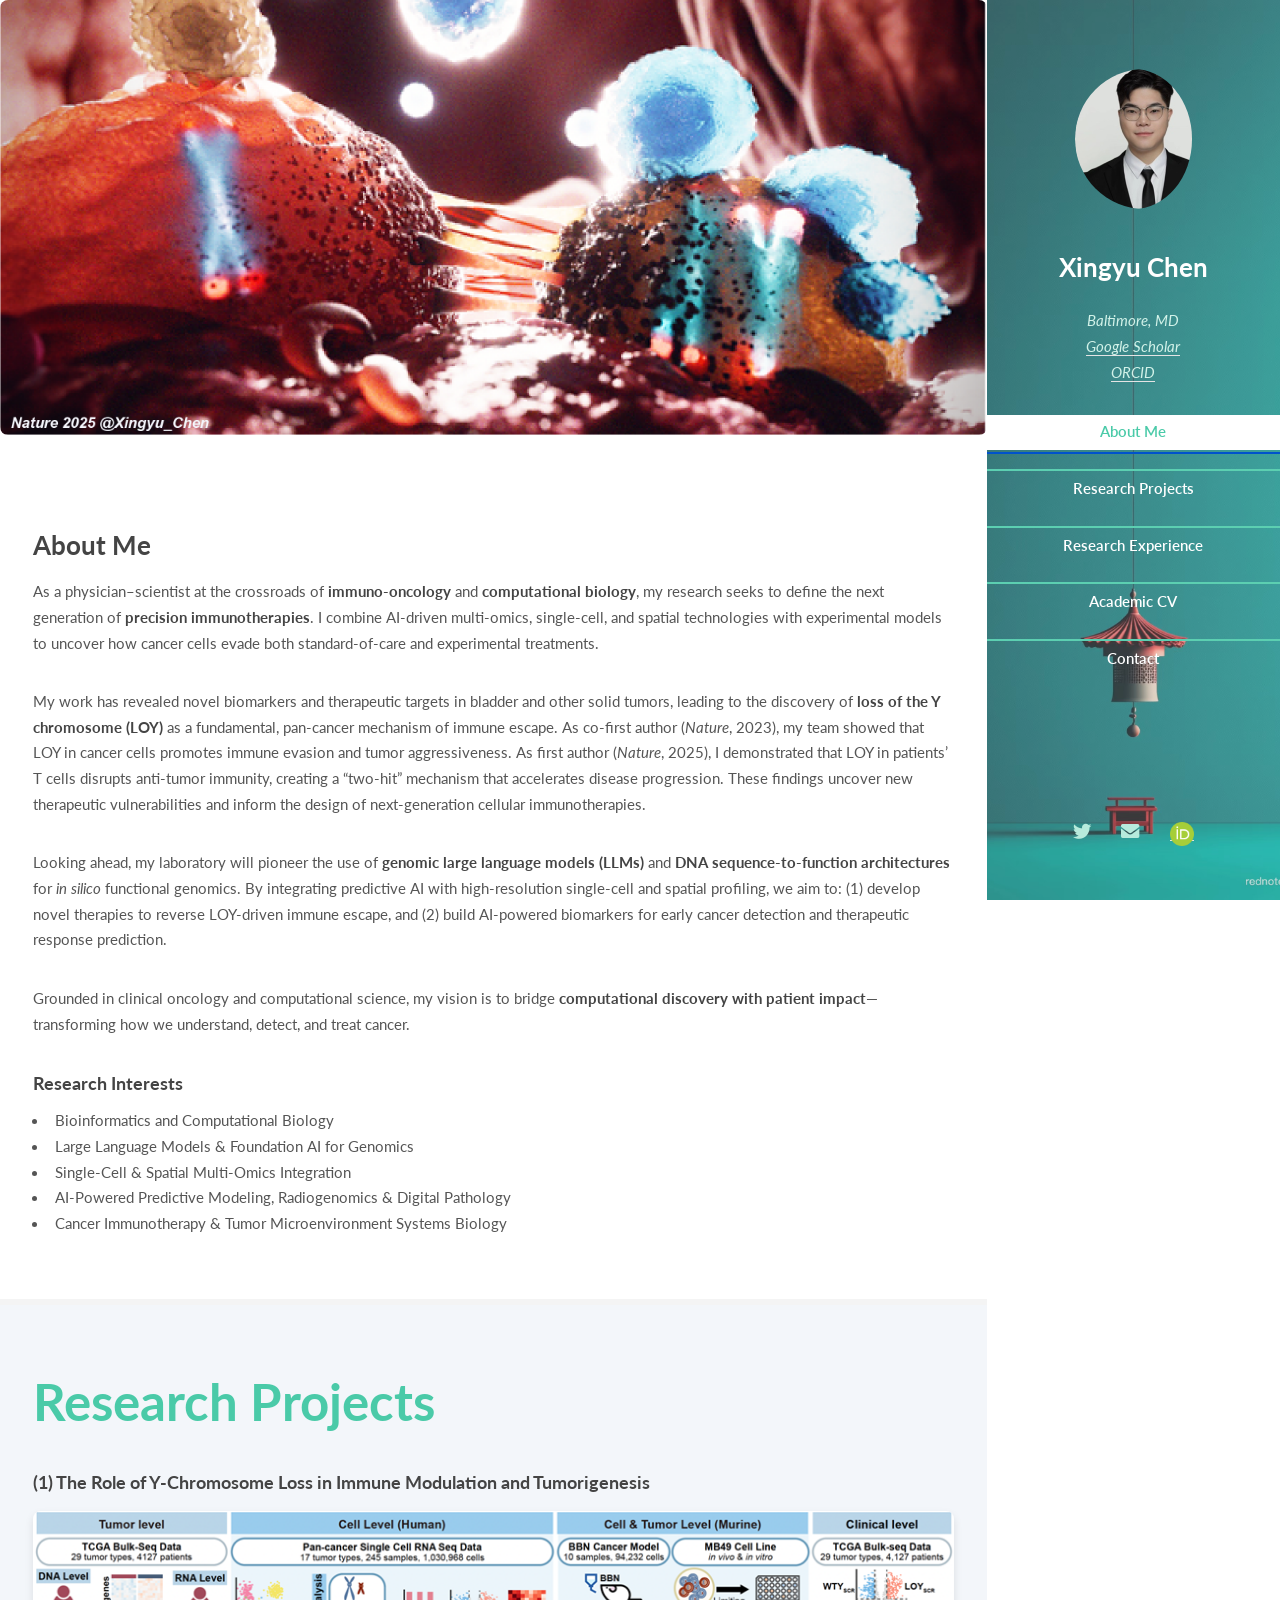
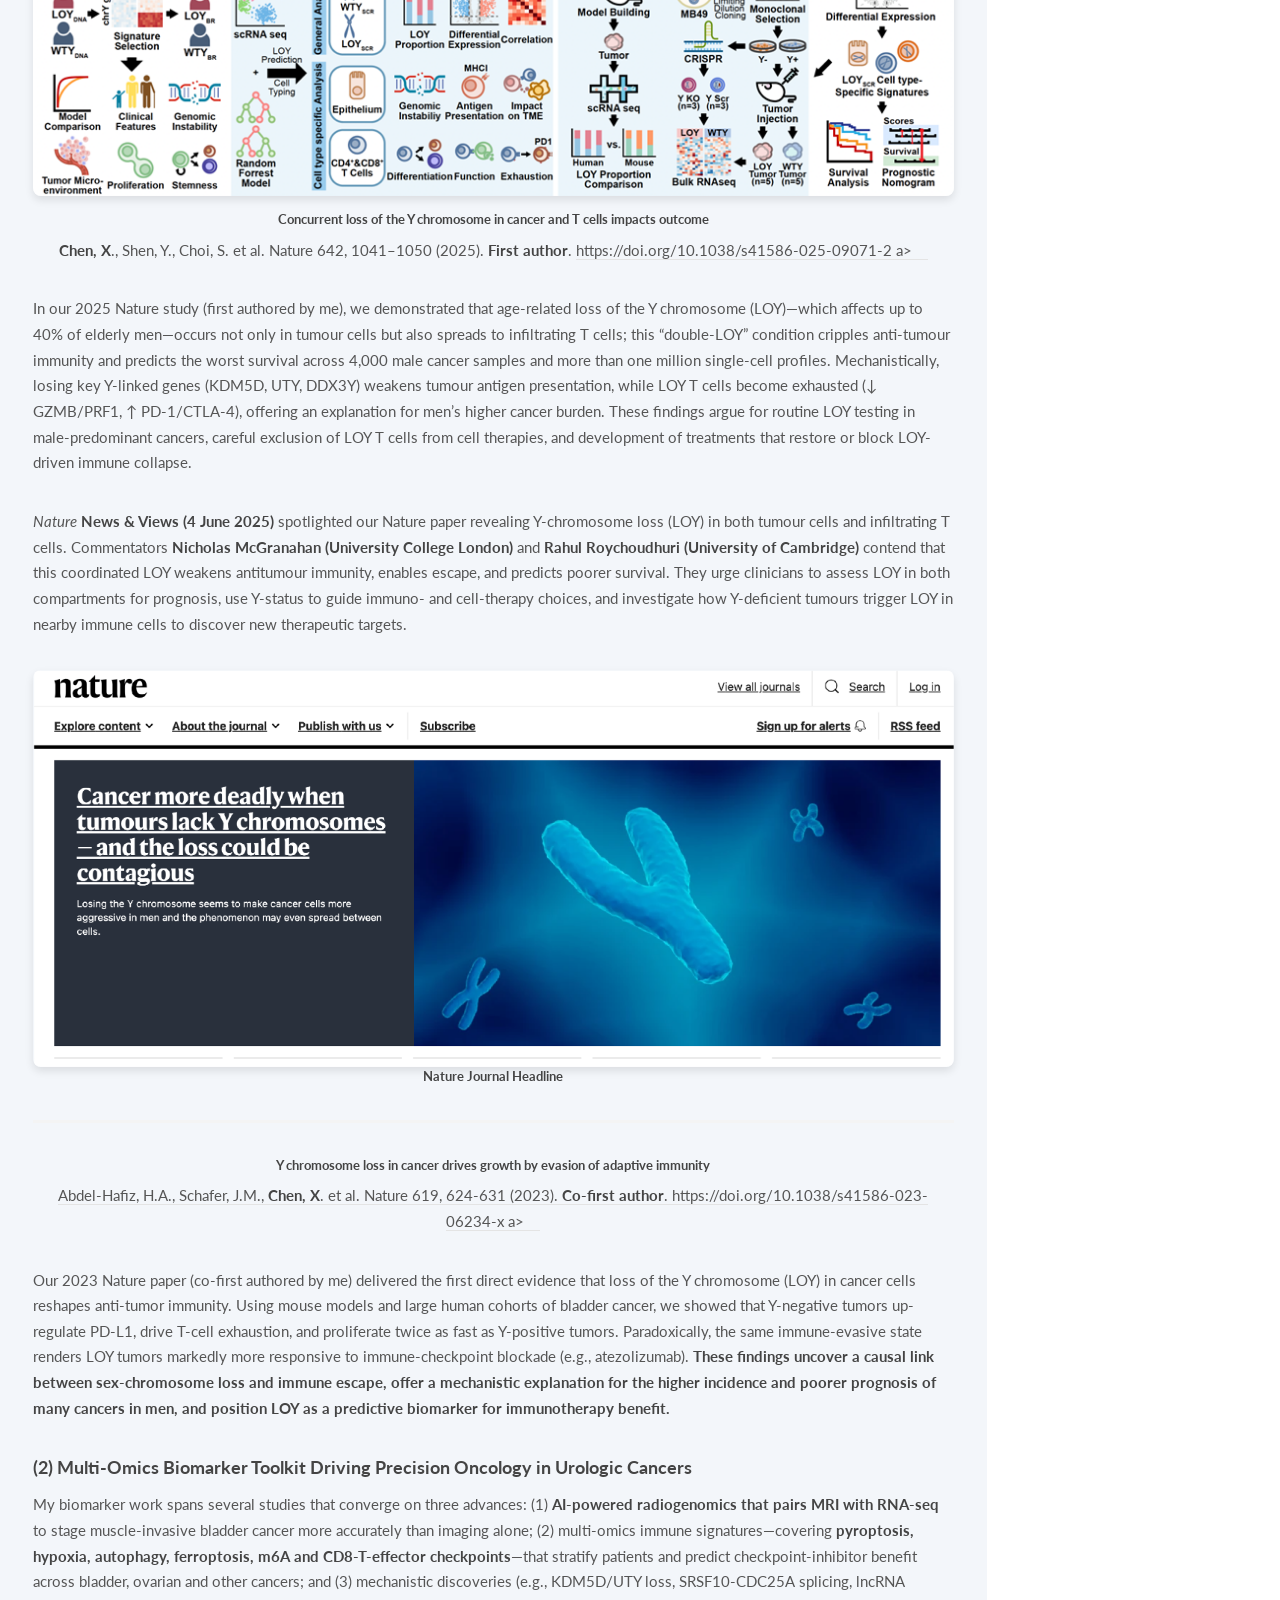
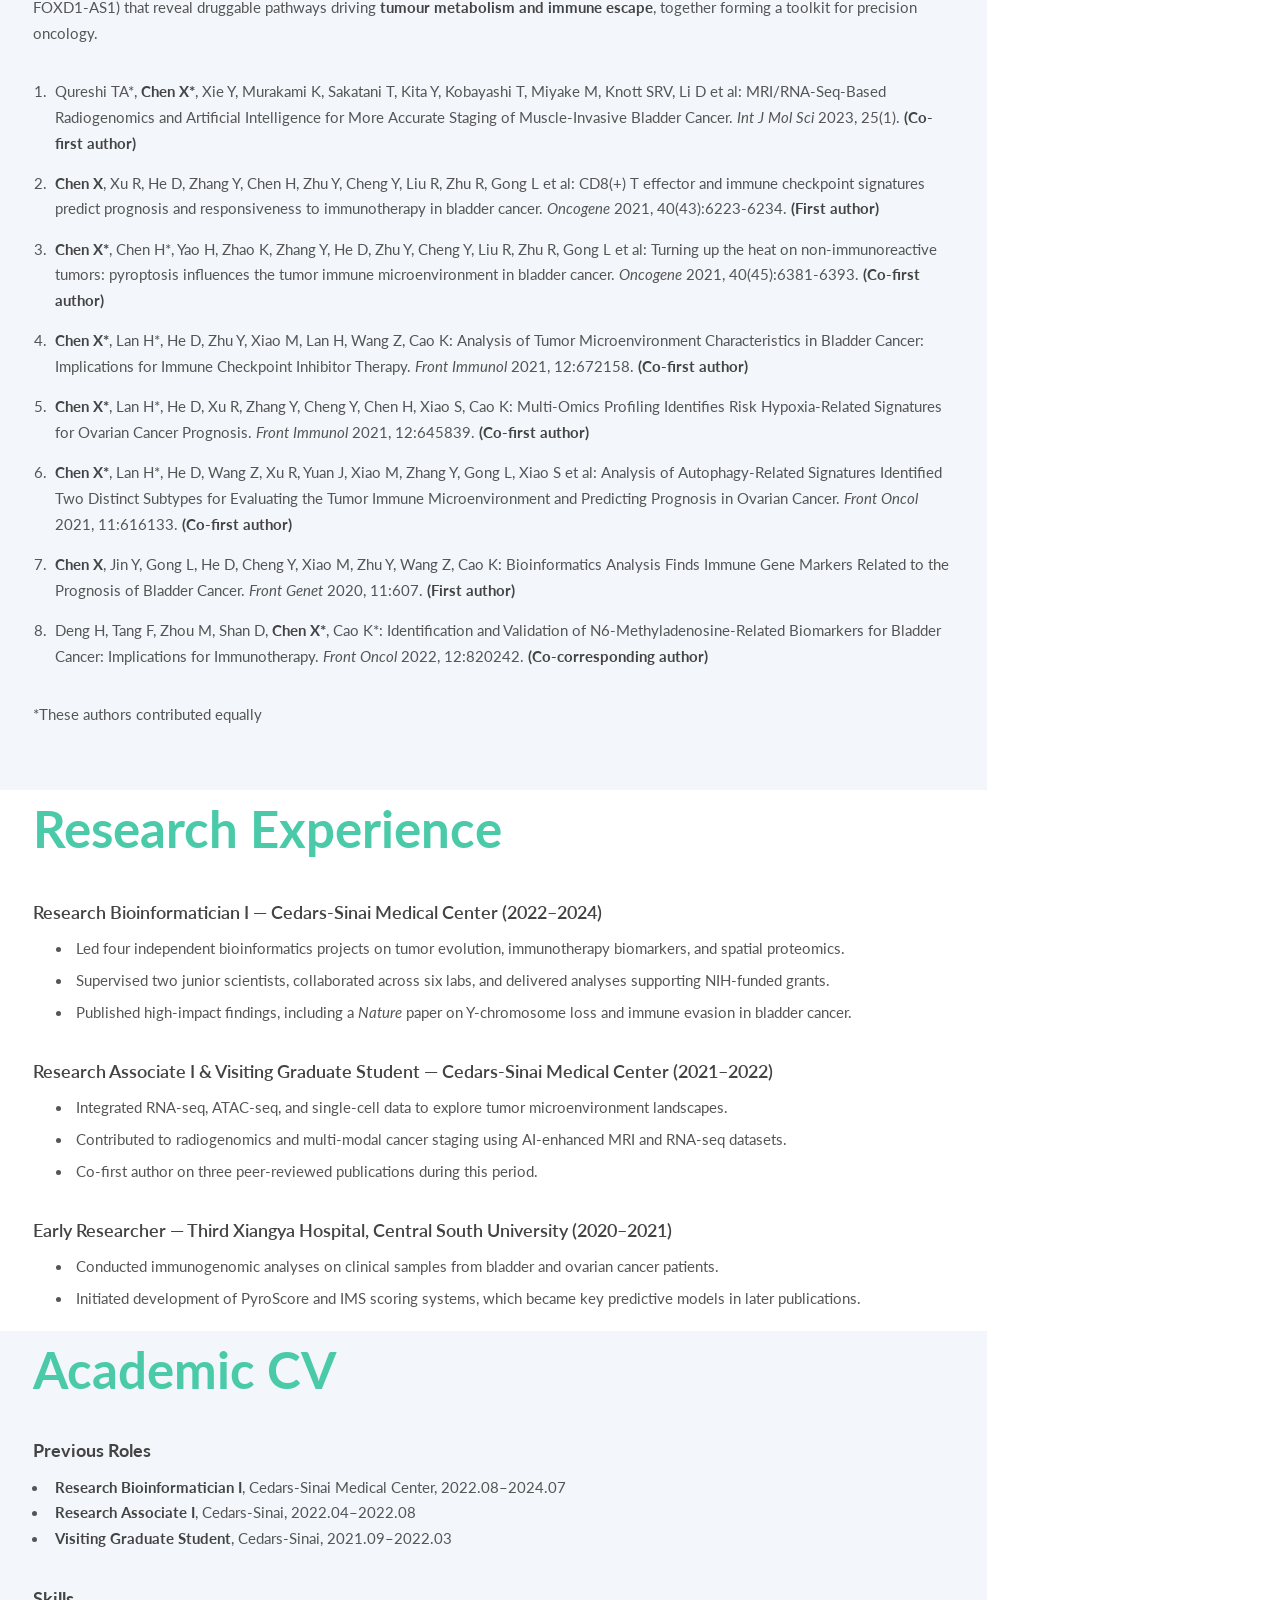
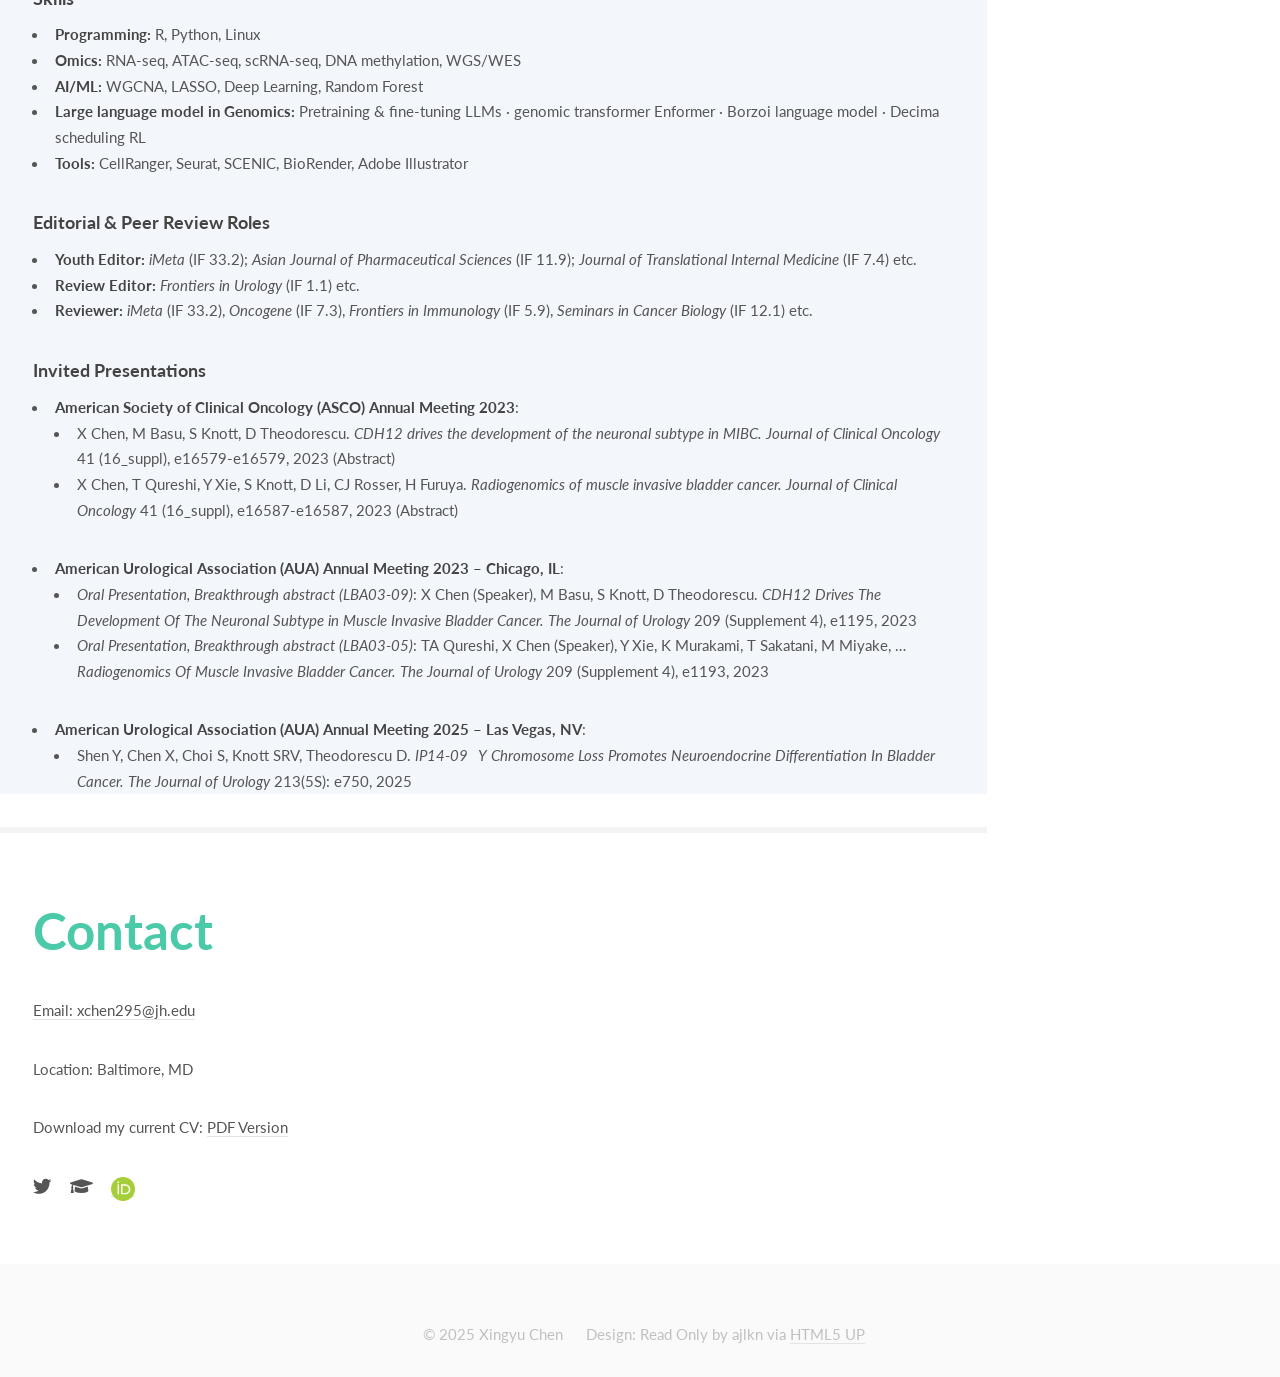
==== commit 70982f4d: "Update fmt.Println message from 'Hello' to 'Goodbye'" ====
--- a/index.html
+++ b/index.html
@@ -127,10 +127,22 @@
           <span class="image fit"><img src="images/Picture1.png" alt="Picture1" /></span>
           <div class="container">
             <header class="major"><h3>About Me</h3></header>
-            <p> Physician‑scientist and cancer bioinformatician specializing in urologic oncology. My work integrates multi‑omics, single‑cell/spatial technologies and AI to decode tumor–immune interactions, discover biomarkers and deliver precision oncology tools. </p>
-            <p>Trained in China, I earned an <strong>MD-equivalent degree</strong> and an <strong>MSc in Oncology</strong> focused on urologic malignancies. I subsequently spent three years as a research bioinformatician in the Department of Urology at <strong>Cedars-Sinai Medical Center</strong>, where I conducted NIH-funded projects under my PI’s direction and mentored junior scientists, including a bioinformatician with a master’s degree from Columbia University and a visiting MD student from Tsinghua University.</p>
-            <p>I have authored more than 20 peer-reviewed papers, including two in <strong><i>Nature</i></strong> —one as <strong>co-first author (2023)</strong> and one as <strong>sole first author (2025)</strong>. Our Y-chromosome study appeared on Nature’s cover and was highlighted by both the National Cancer Institute and the NIH. I also hold several U.S. patents, review manuscripts for more than 40 SCI-indexed journals, serve on multiple early-career editorial boards, and co-lead the “Tumorigenesis” WG sessions for the Prostate Cancer Foundation’s Young Investigator.</p>
-            <p>My long-term ambition is to practise as a <strong>physician-scientist</strong> who harnesses computation, single-cell biology, and artificial intelligence to revolutionise cancer detection, prognostication, and treatment.</p>
+            <p>
+As a physician–scientist at the crossroads of <strong>immuno-oncology</strong> and <strong>computational biology</strong>, my research seeks to define the next generation of <strong>precision immunotherapies</strong>. I combine AI-driven multi-omics, single-cell, and spatial technologies with experimental models to uncover how cancer cells evade both standard-of-care and experimental treatments.
+</p>
+
+<p>
+My work has revealed novel biomarkers and therapeutic targets in bladder and other solid tumors, leading to the discovery of <strong>loss of the Y chromosome (LOY)</strong> as a fundamental, pan-cancer mechanism of immune escape. As co-first author (<i>Nature</i>, 2023), my team showed that LOY in cancer cells promotes immune evasion and tumor aggressiveness. As first author (<i>Nature</i>, 2025), I demonstrated that LOY in patients’ T cells disrupts anti-tumor immunity, creating a “two-hit” mechanism that accelerates disease progression. These findings uncover new therapeutic vulnerabilities and inform the design of next-generation cellular immunotherapies.
+</p>
+
+<p>
+Looking ahead, my laboratory will pioneer the use of <strong>genomic large language models (LLMs)</strong> and <strong>DNA sequence-to-function architectures</strong> for <i>in silico</i> functional genomics. By integrating predictive AI with high-resolution single-cell and spatial profiling, we aim to: (1) develop novel therapies to reverse LOY-driven immune escape, and (2) build AI-powered biomarkers for early cancer detection and therapeutic response prediction.
+</p>
+
+<p>
+Grounded in clinical oncology and computational science, my vision is to bridge <strong>computational discovery with patient impact</strong>—transforming how we understand, detect, and treat cancer.
+</p>
+
             <h4>Research Interests</h4>
             <ul>
               <li>Bioinformatics and Computational Biology</li>
@@ -348,3 +360,4 @@
 </html>
 
 
+
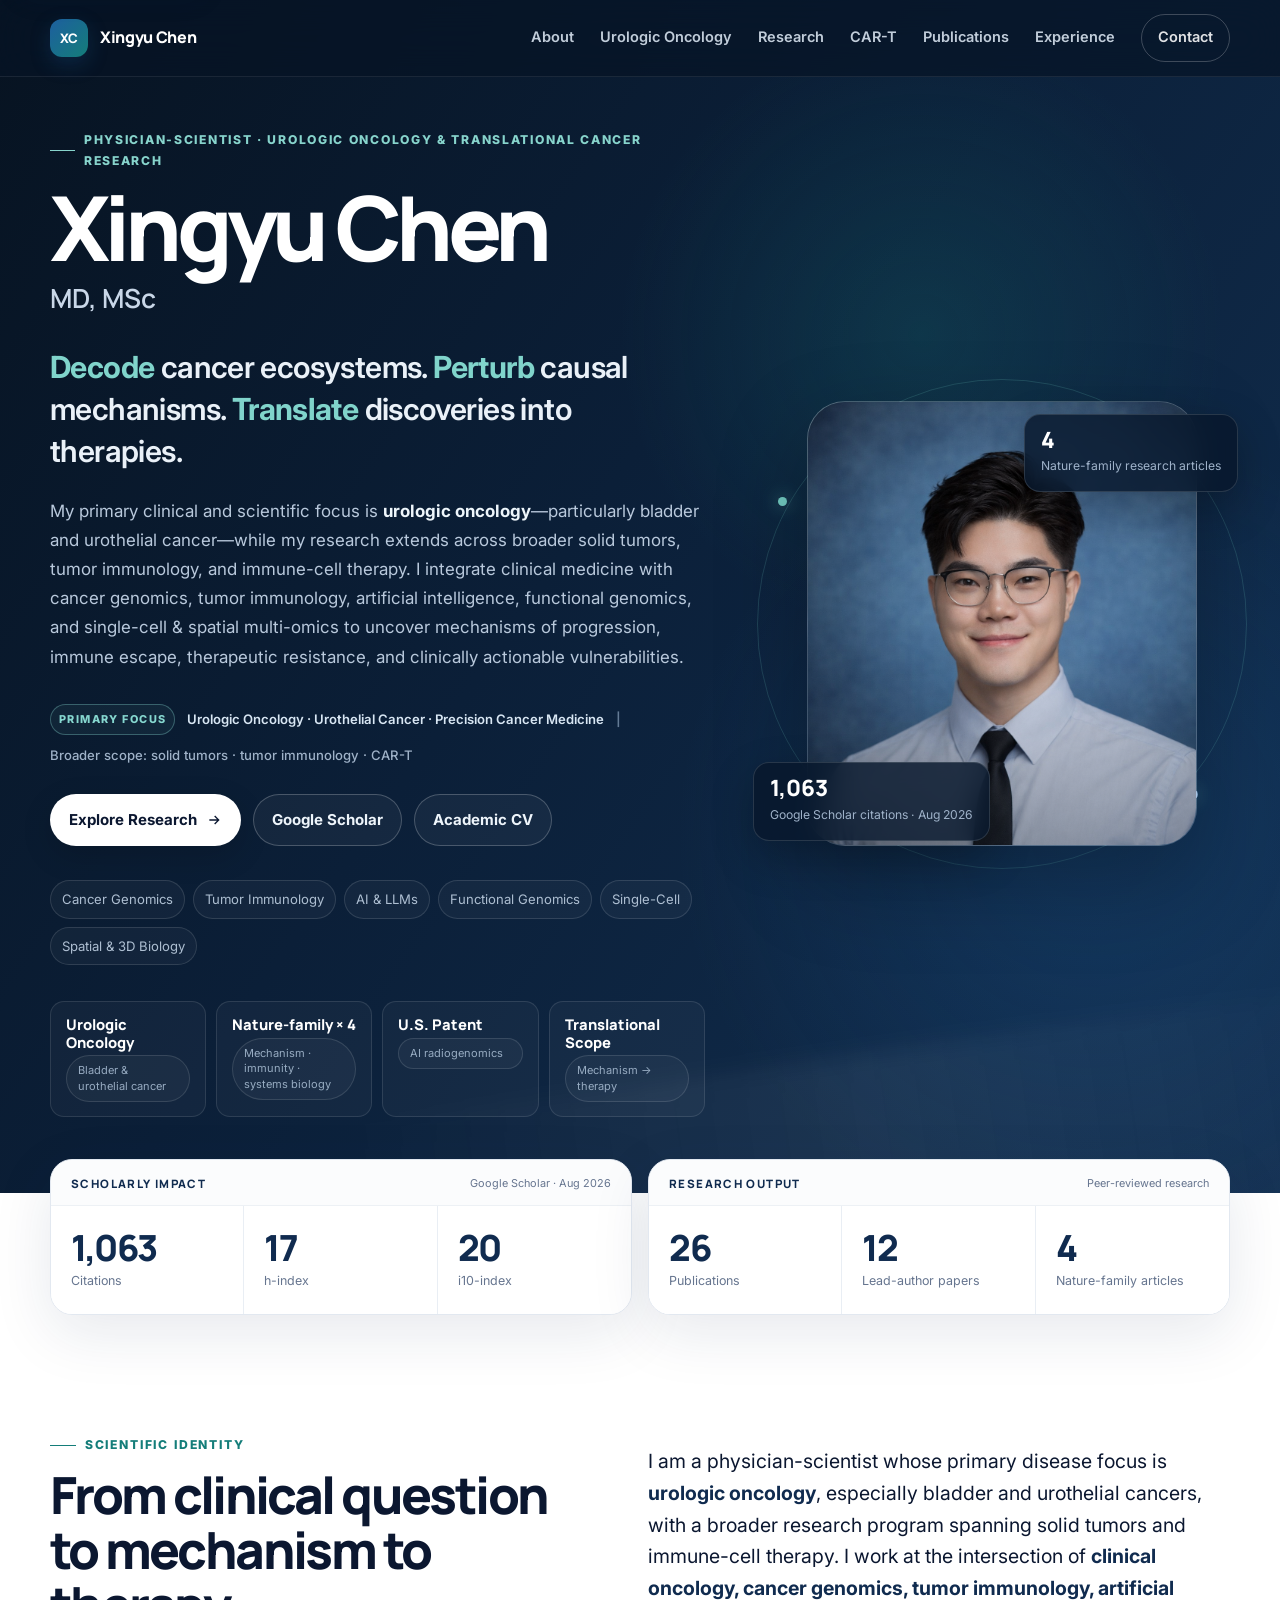
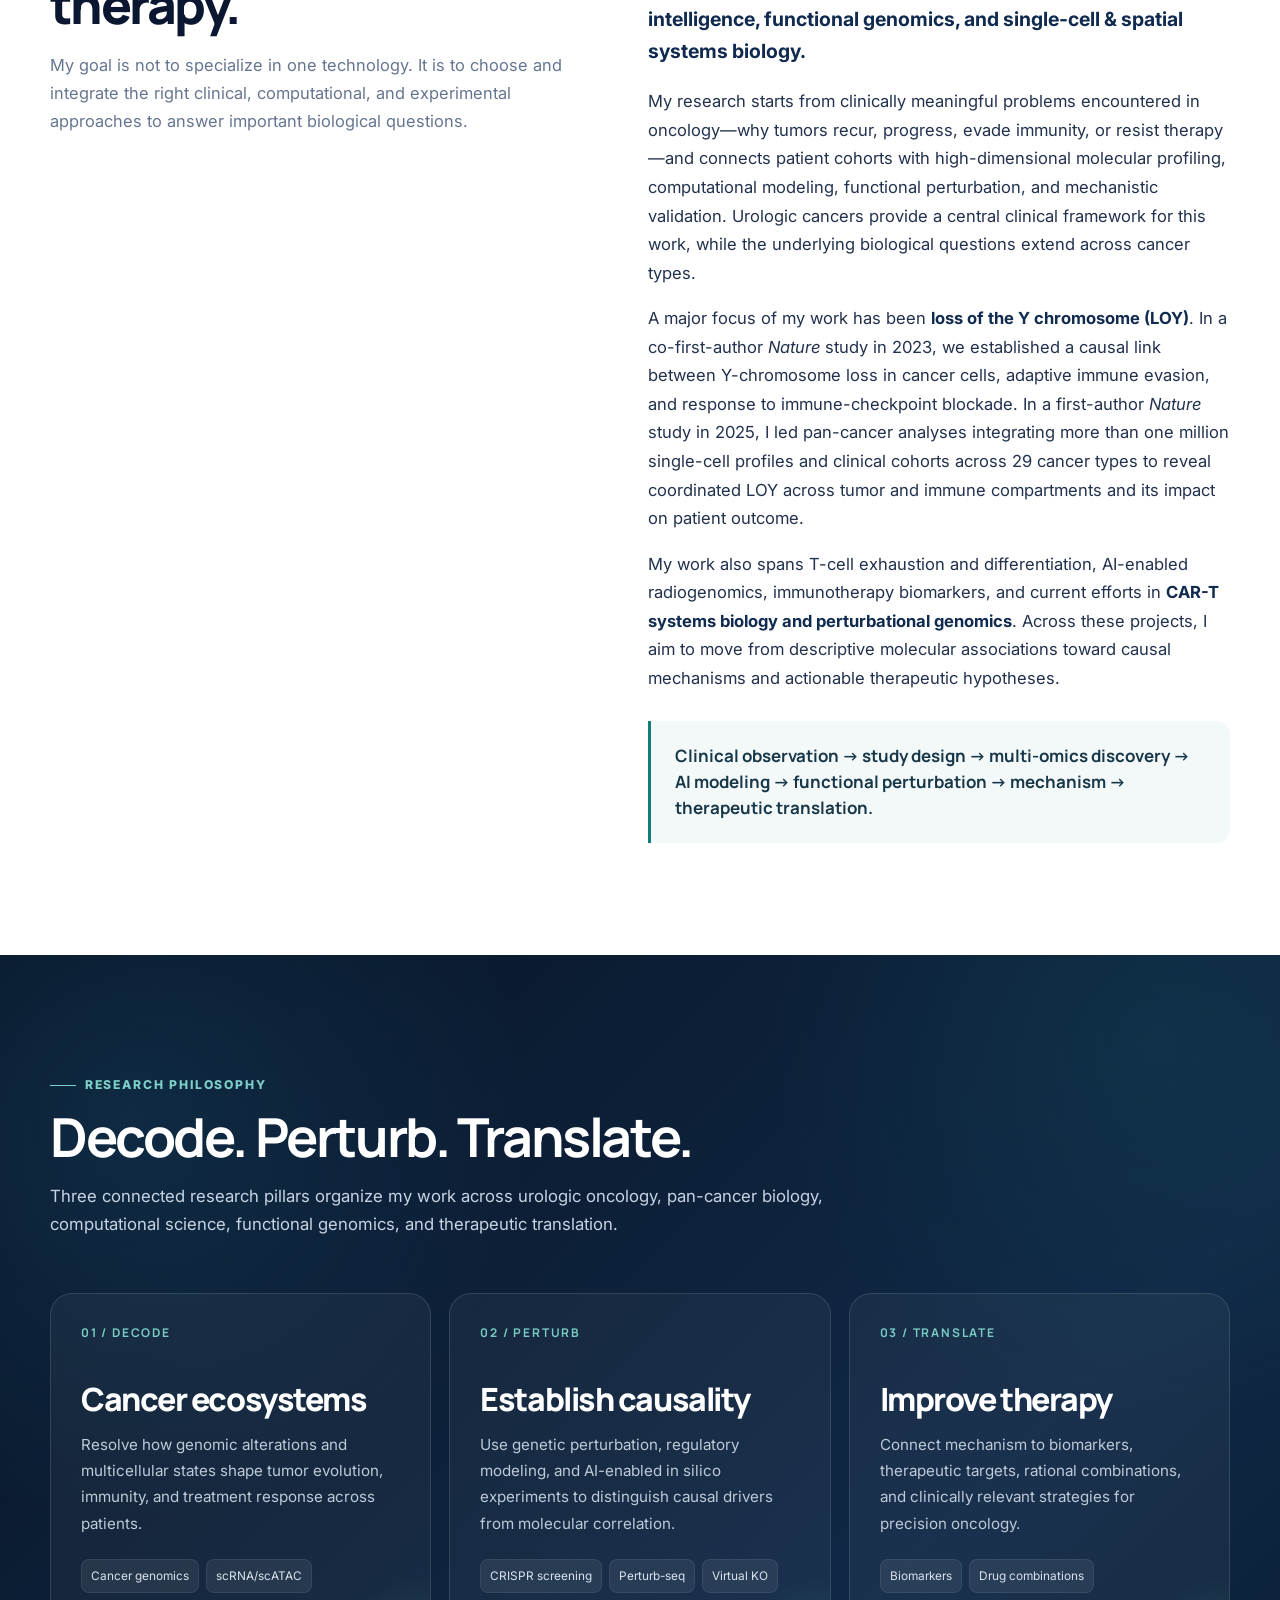
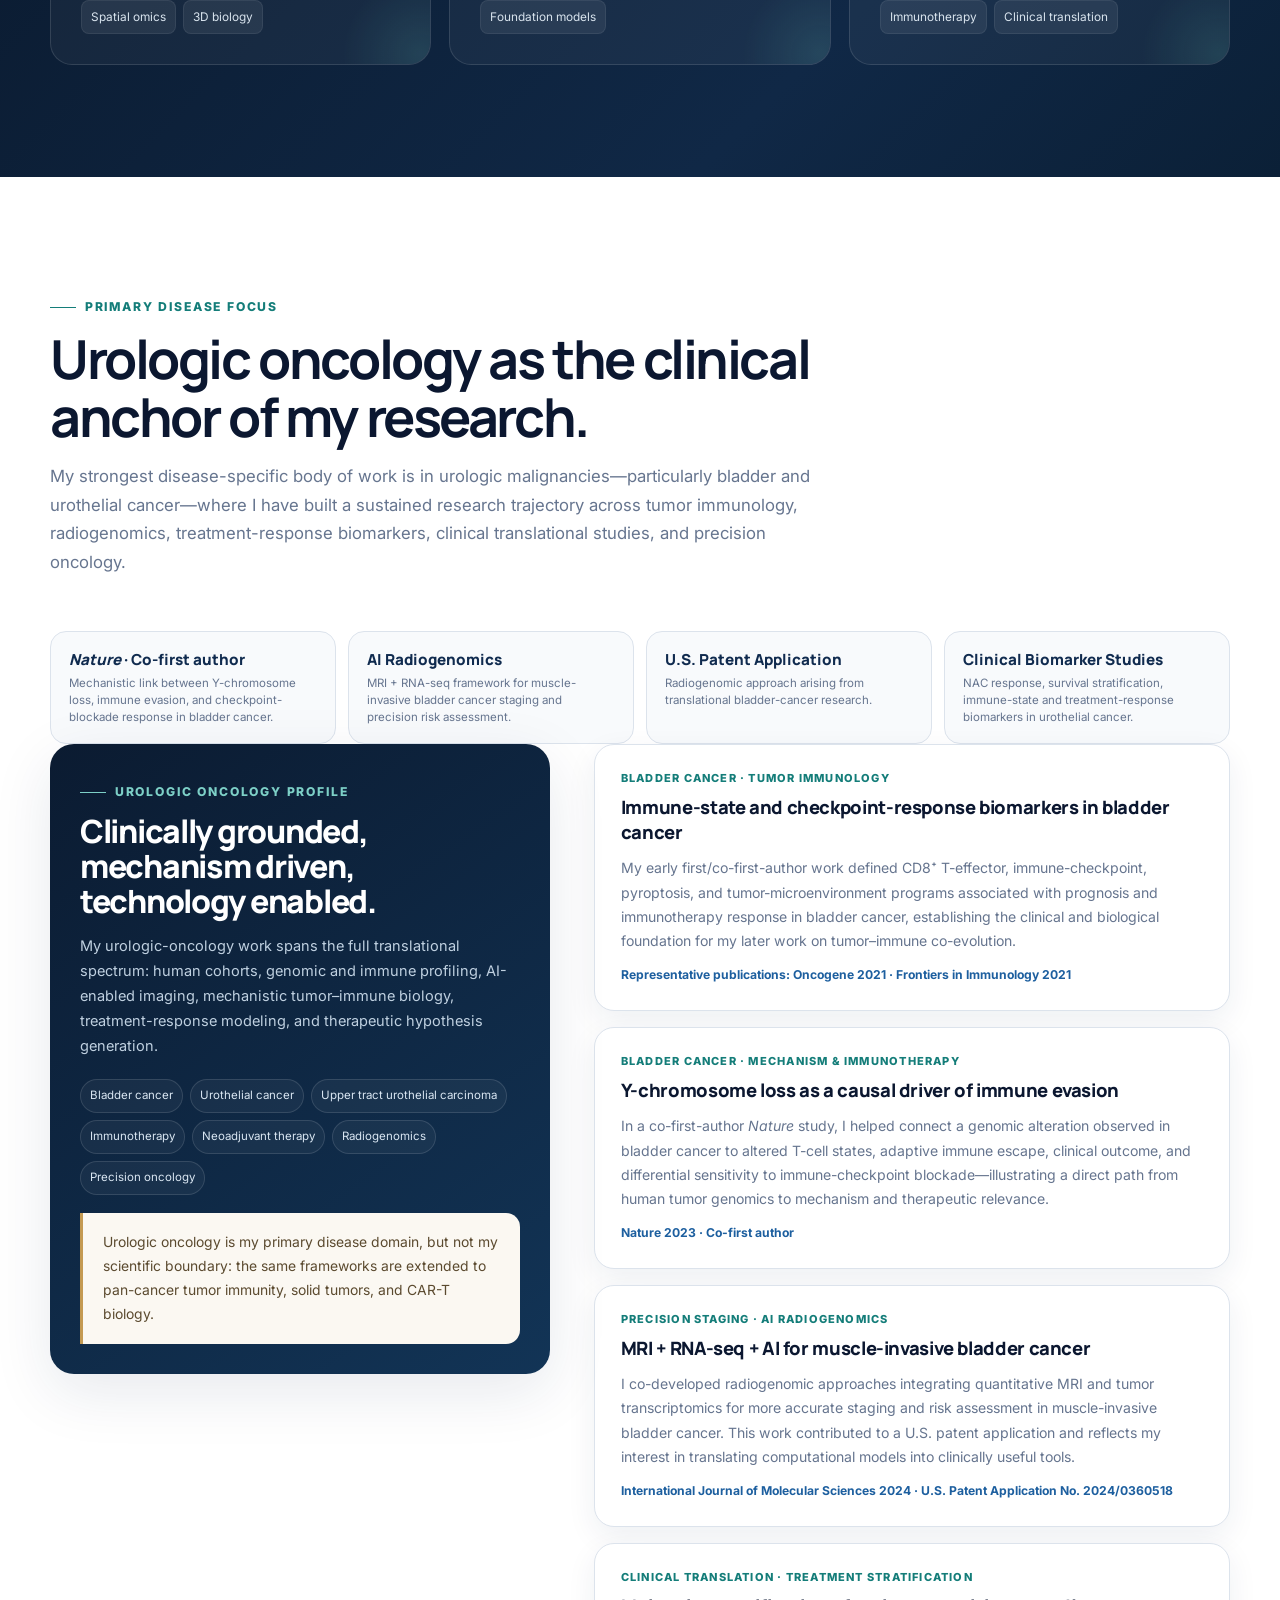
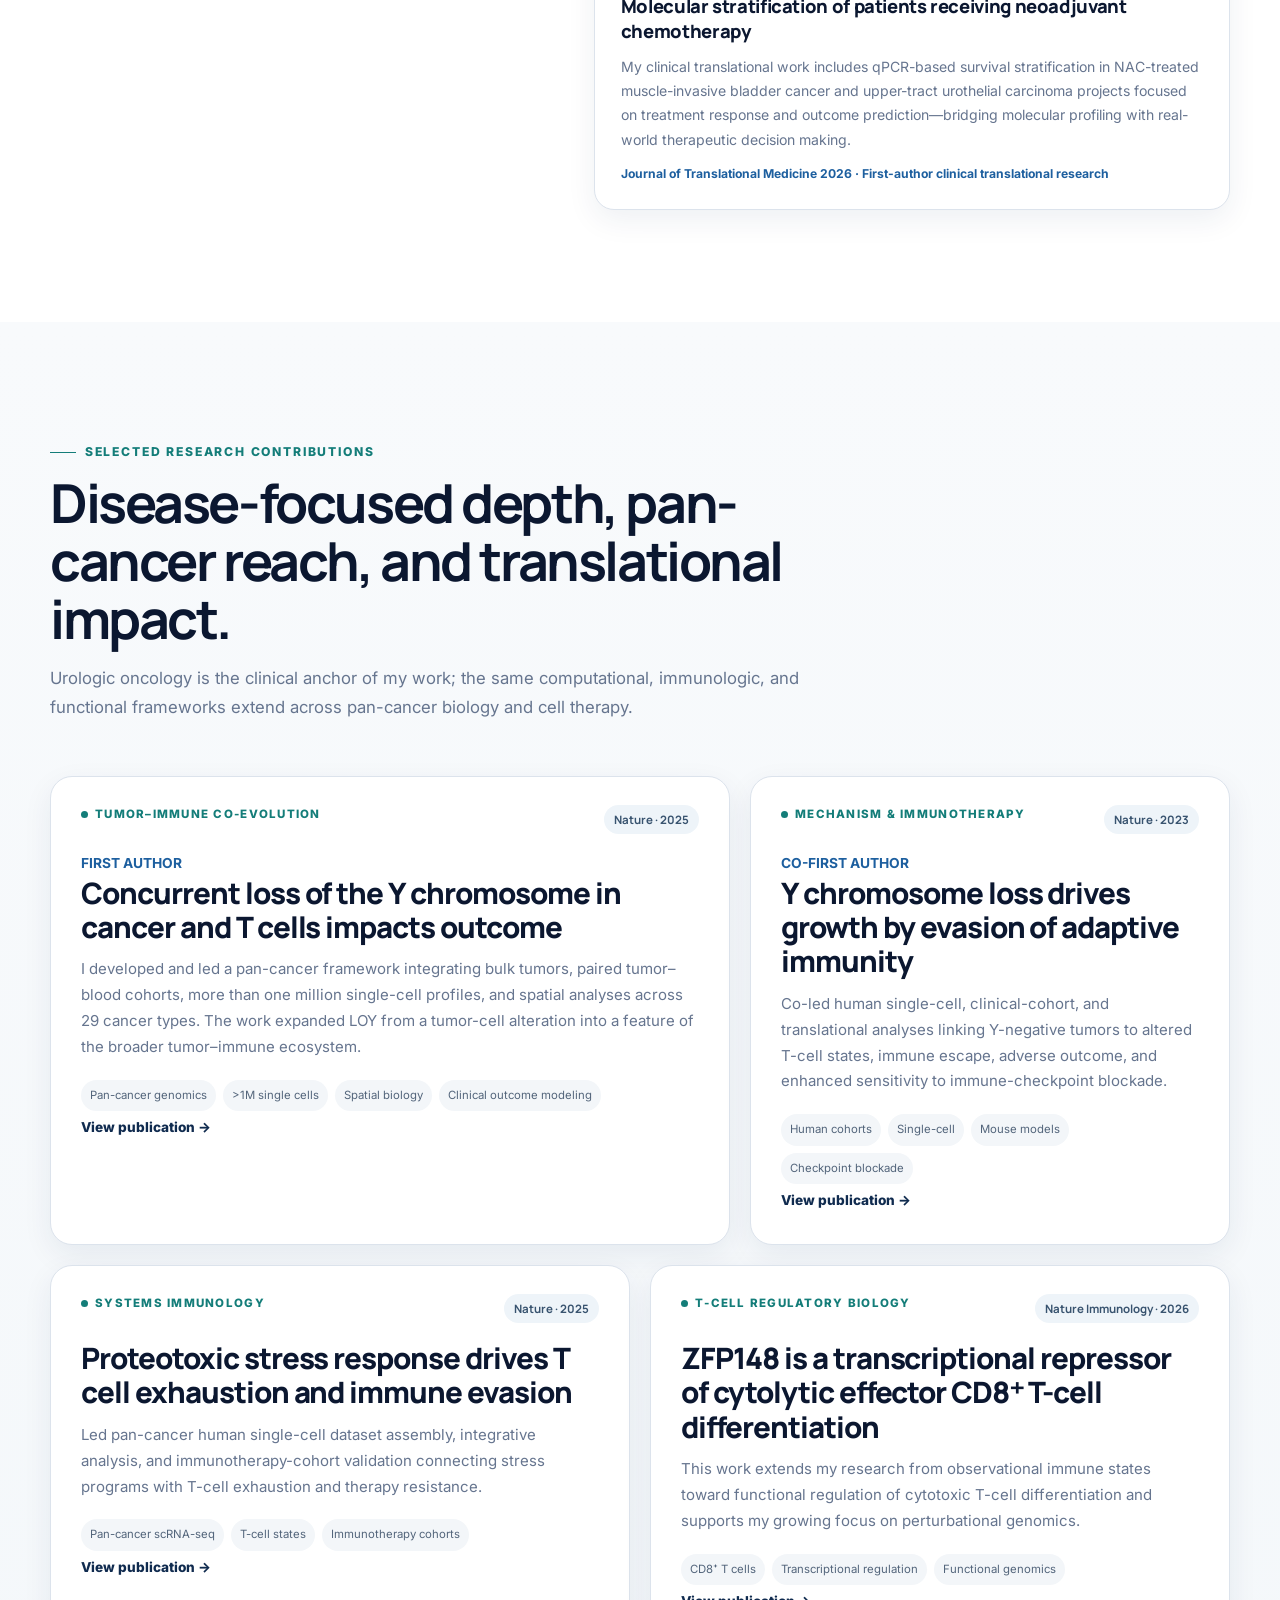
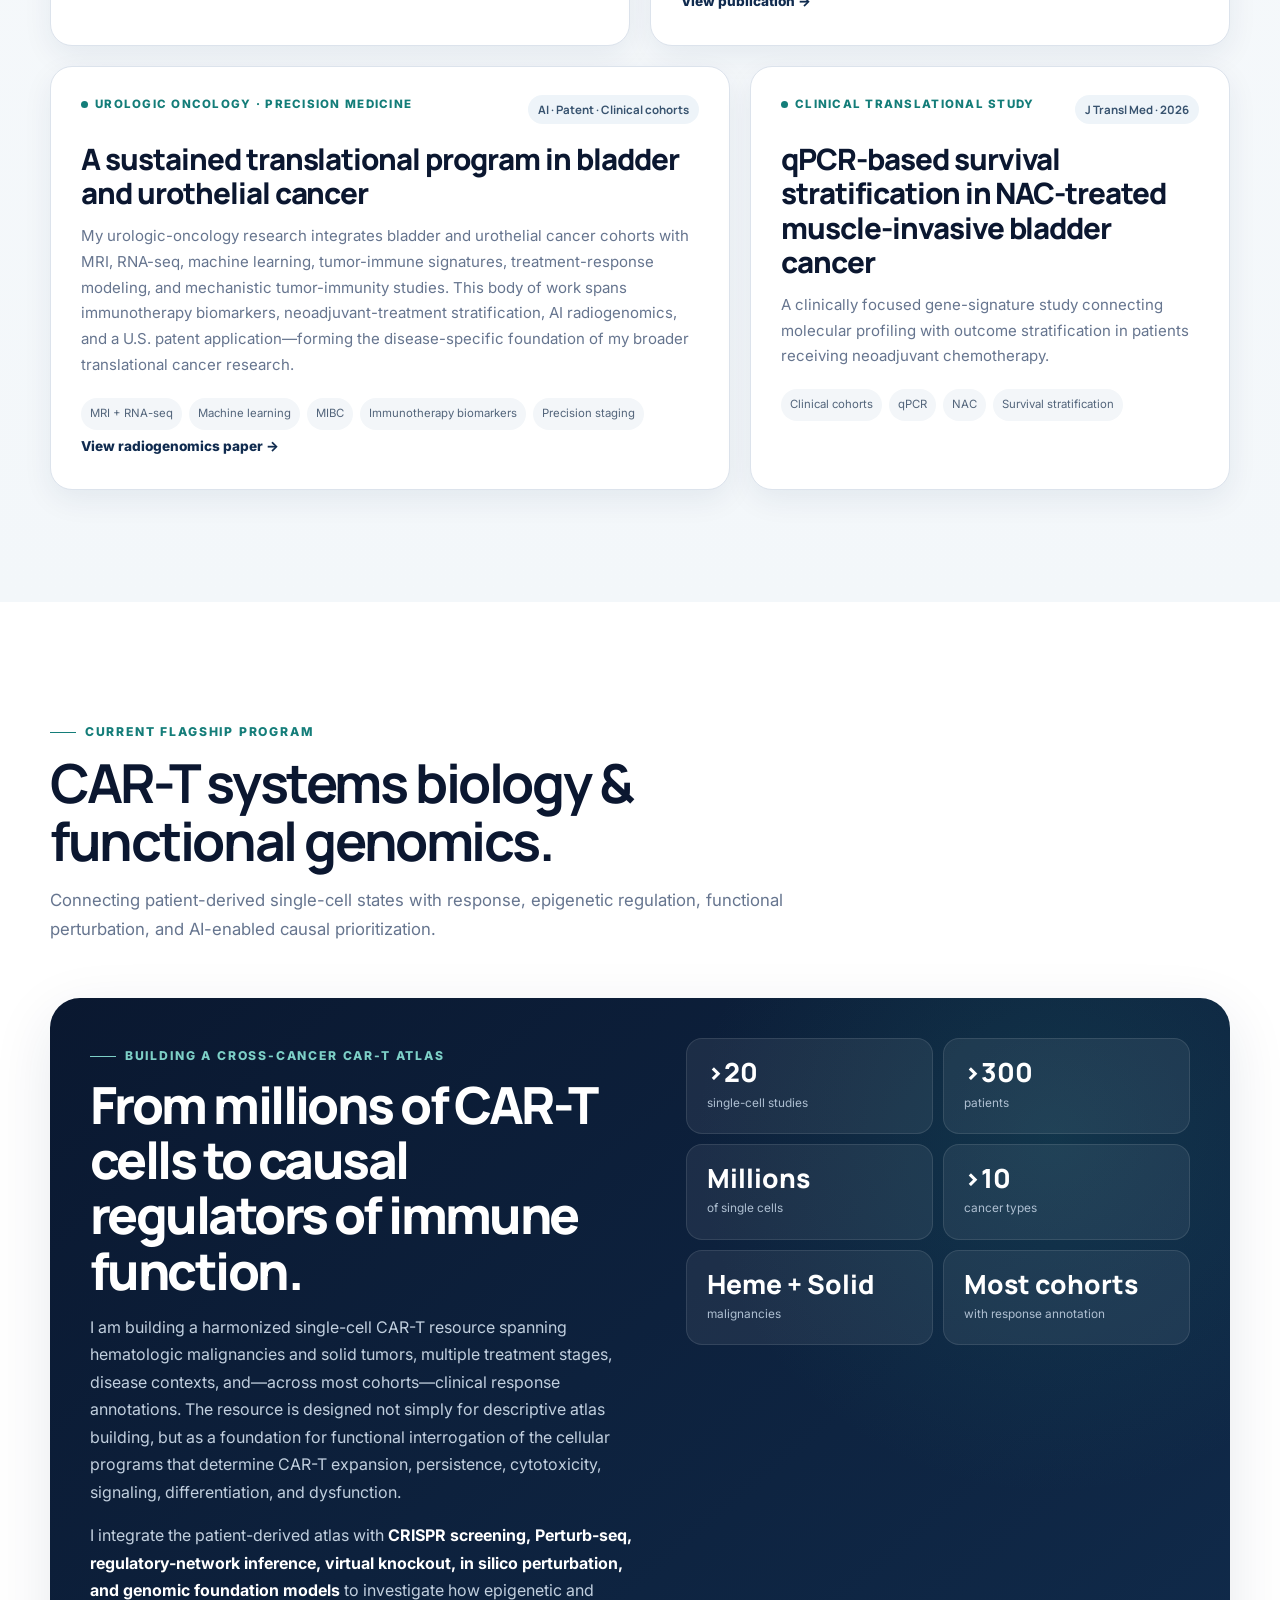
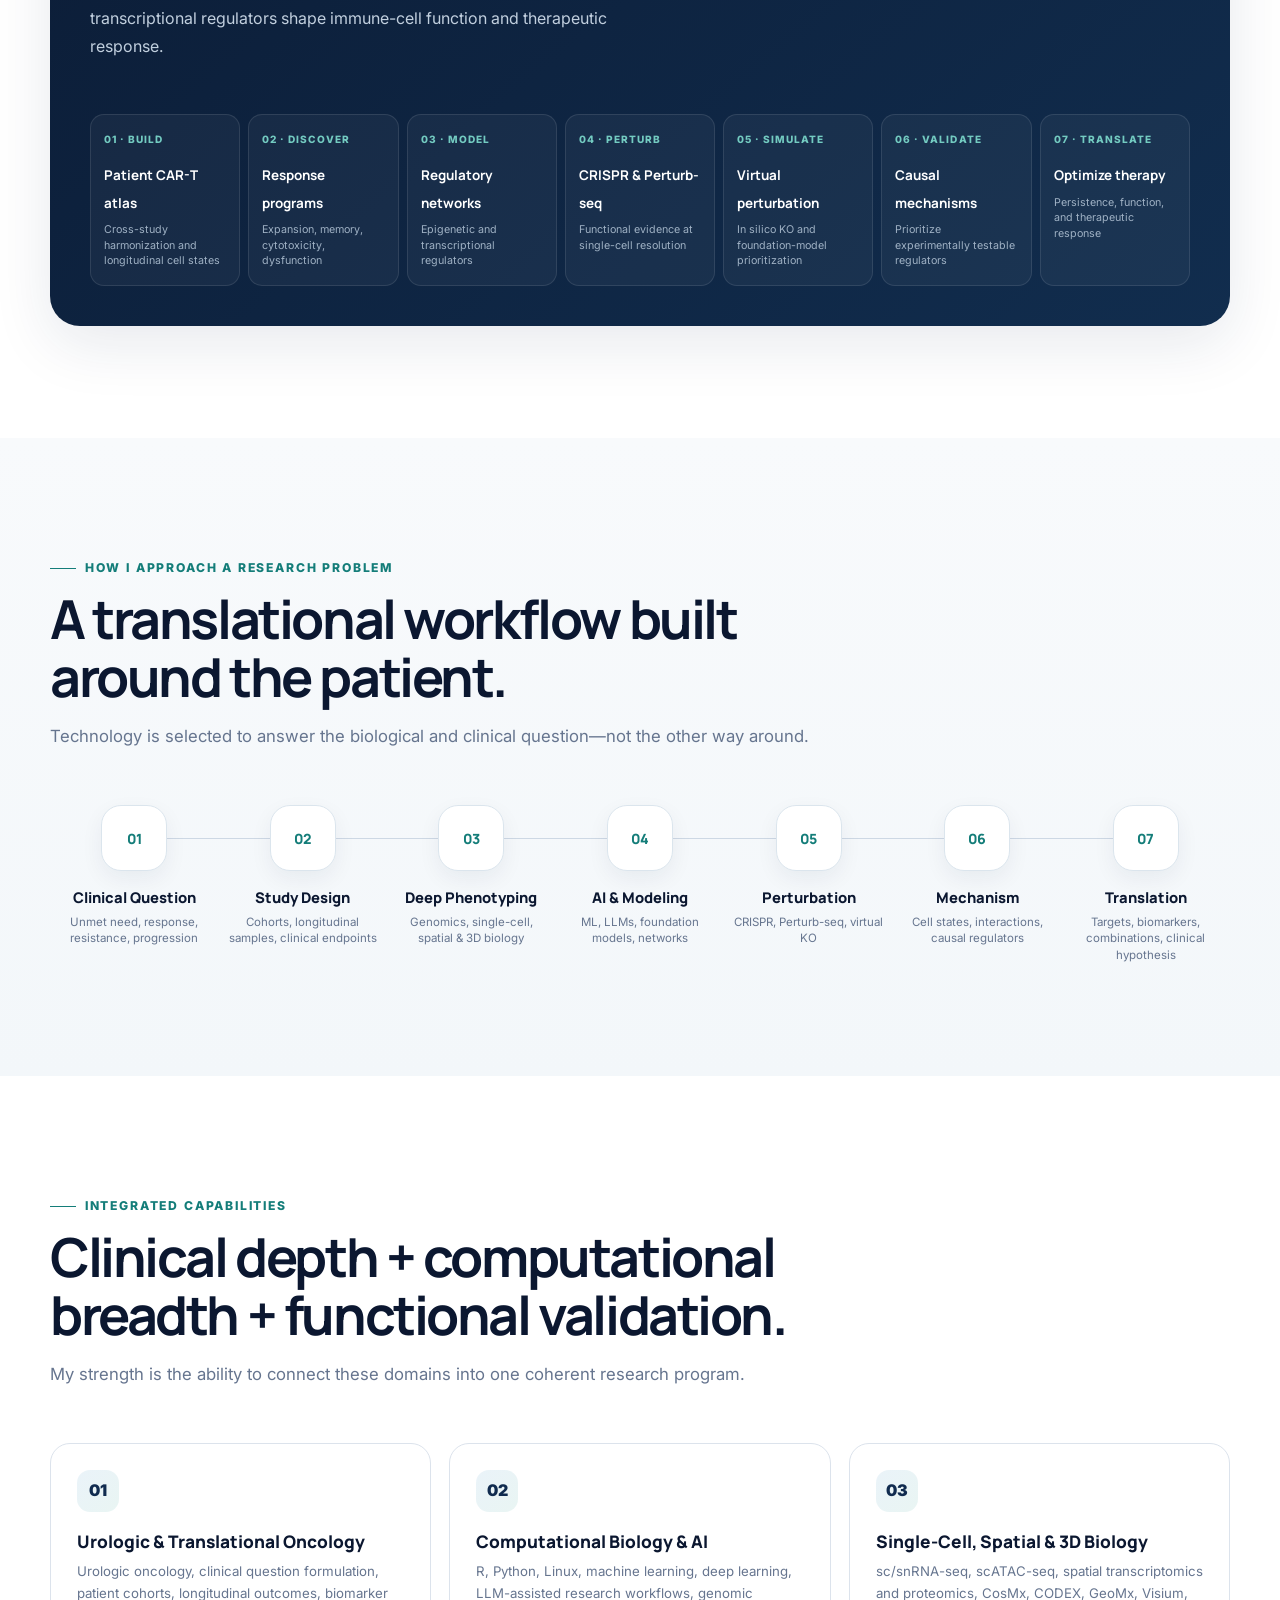
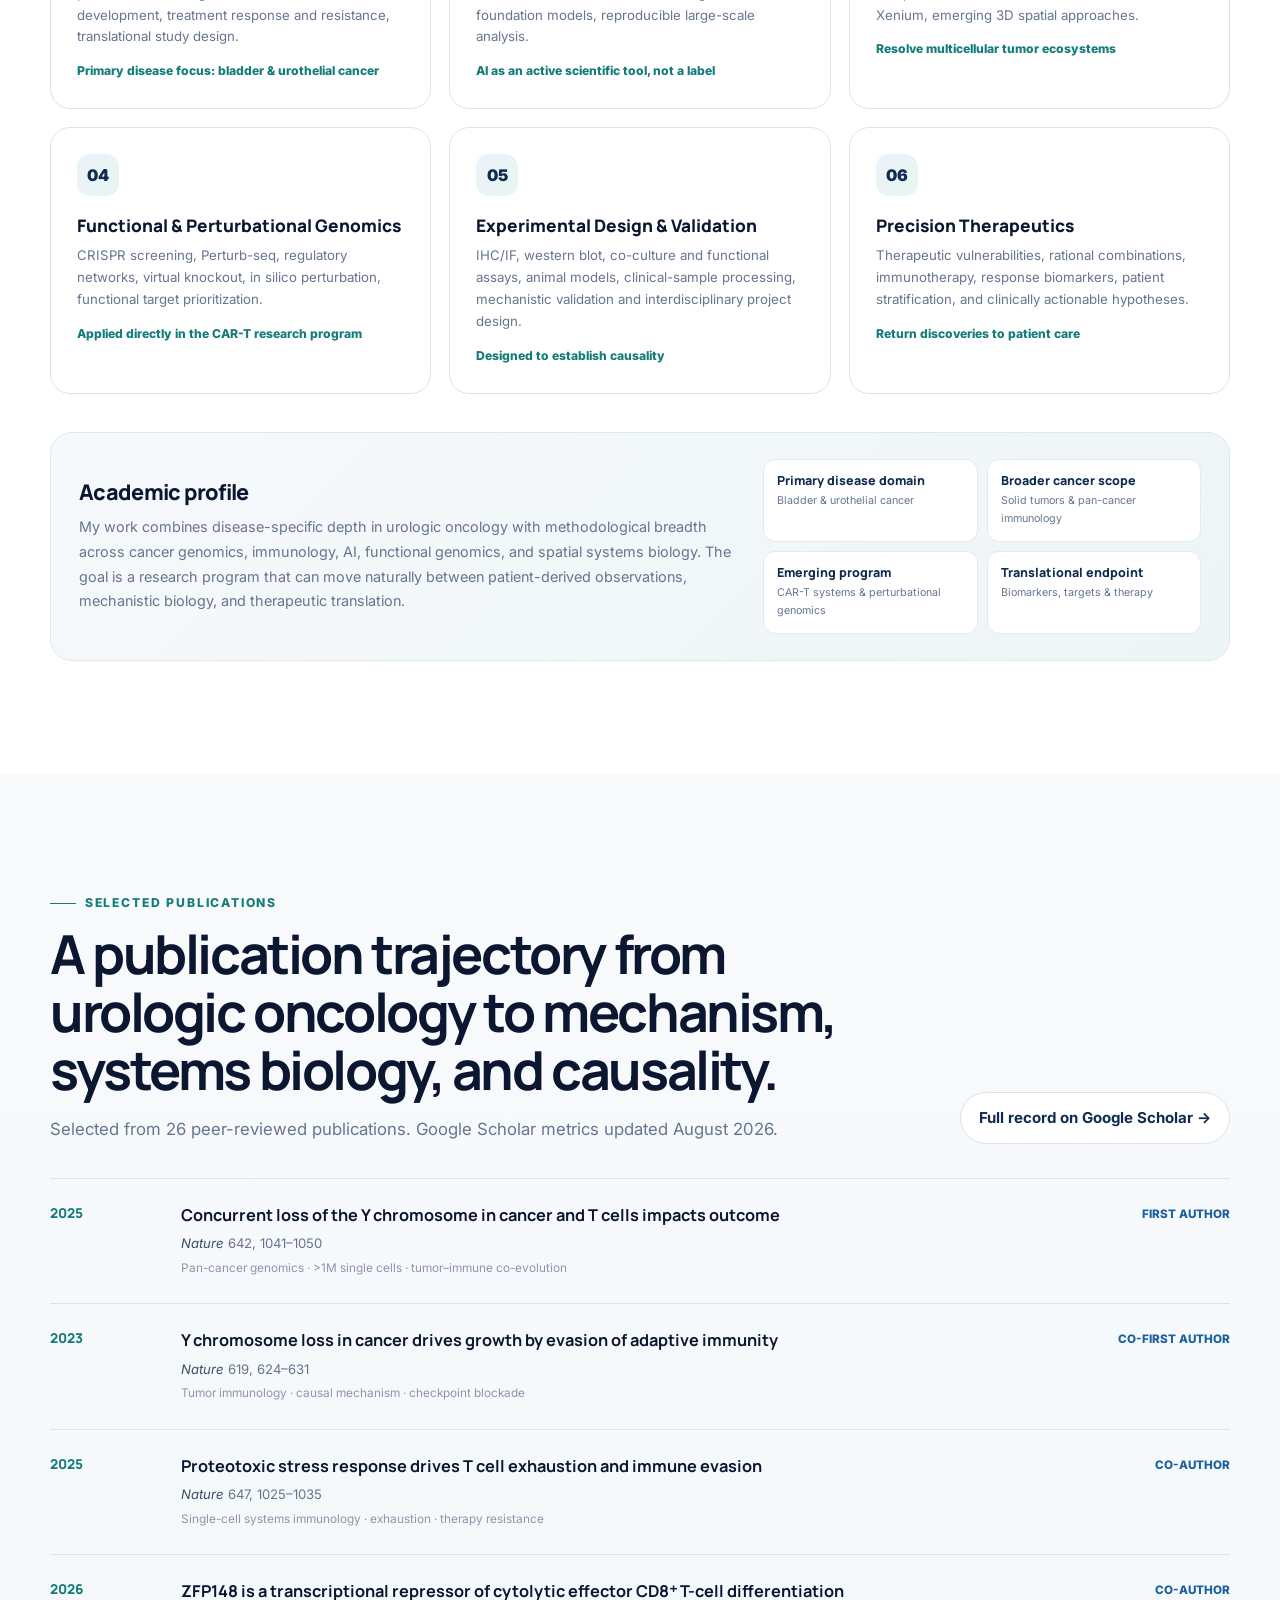
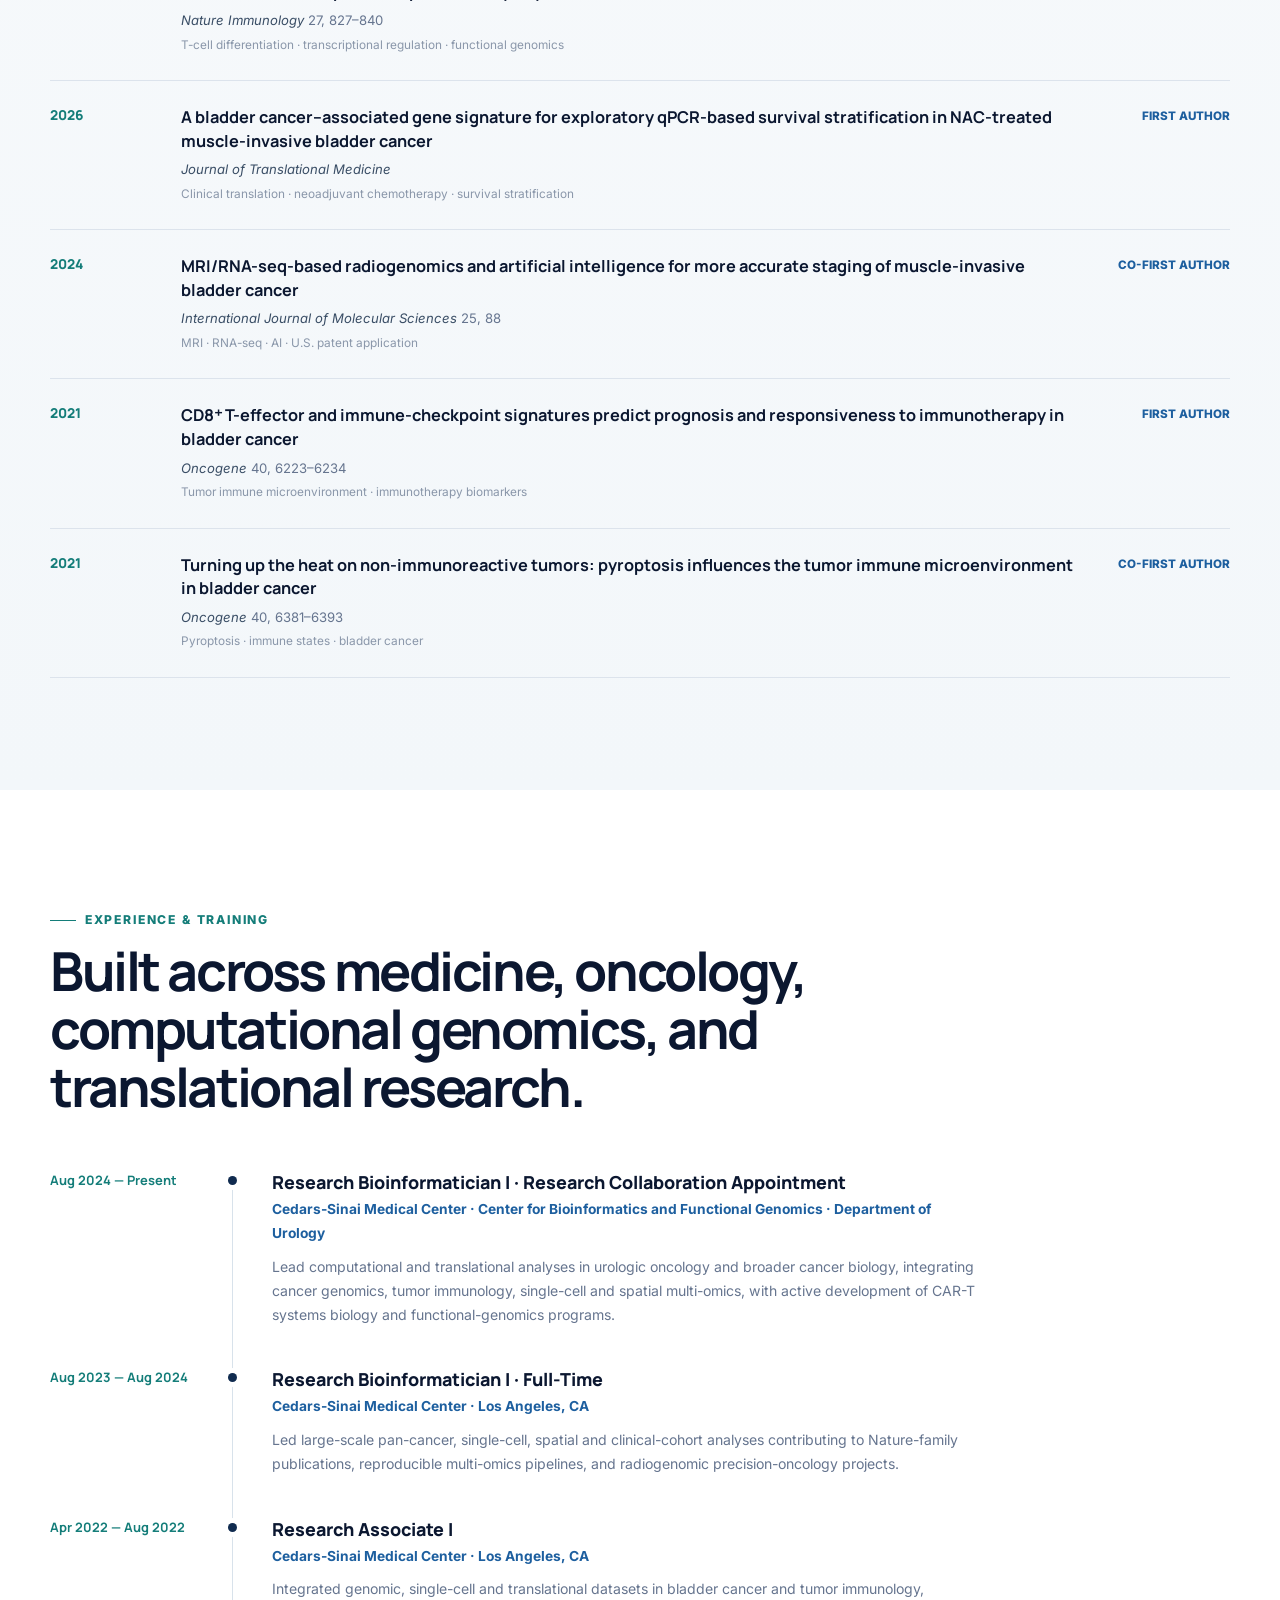
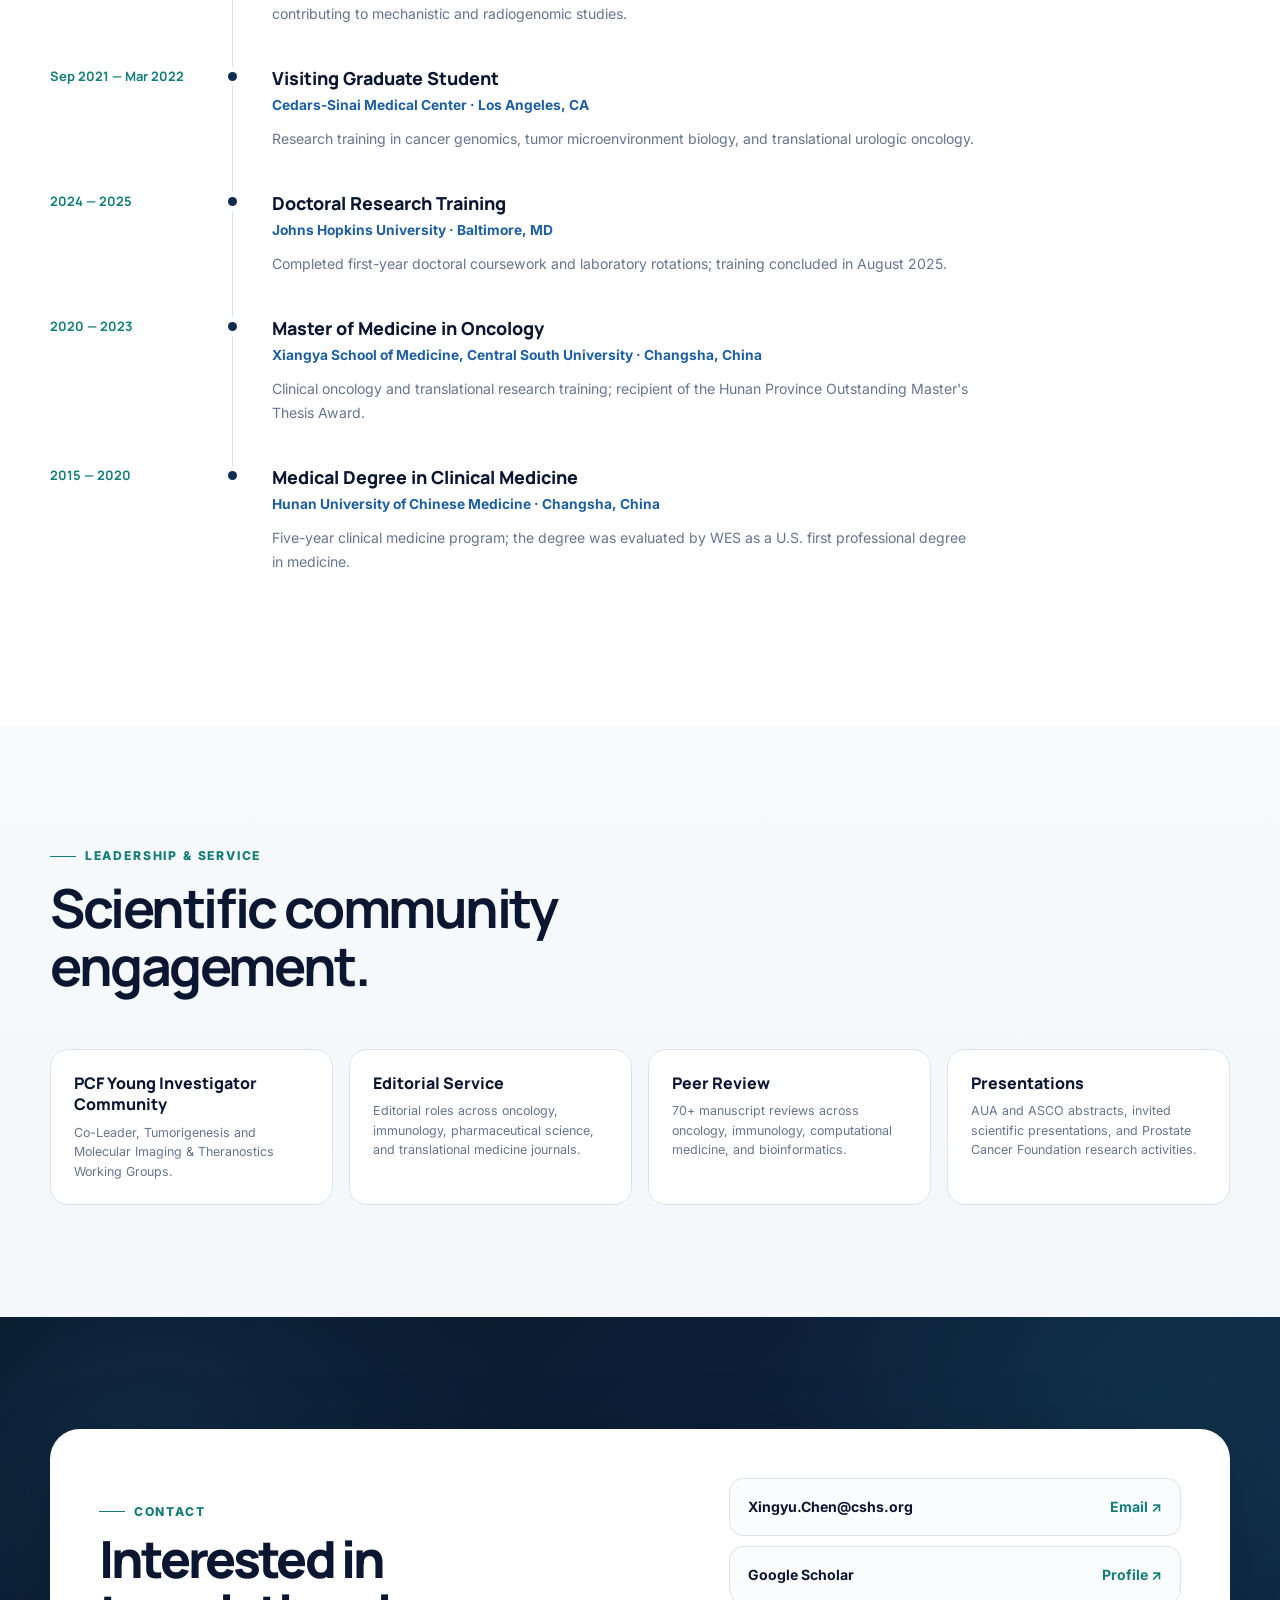
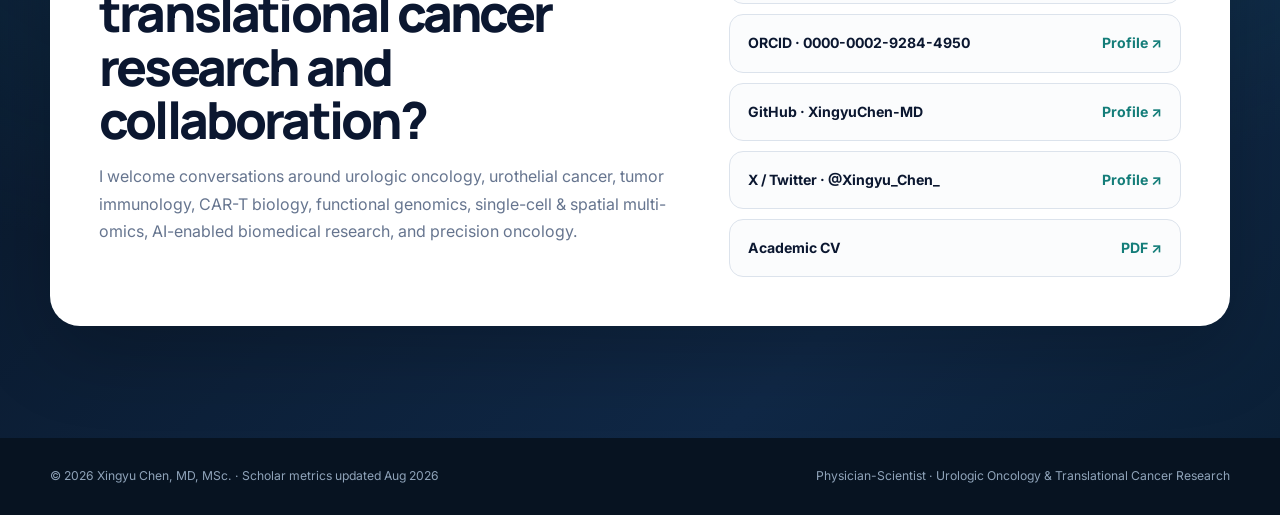
==== commit cc4f8ea4: "Add files via upload" ====
--- a/index.html
+++ b/index.html
@@ -1,363 +1,1391 @@
-<!DOCTYPE HTML>
-<html lang="en">
-  <head>
-    <meta charset="utf-8" />
-    <meta name="viewport" content="width=device-width, initial-scale=1, user-scalable=no" />
-    <title>Xingyu Chen – Cancer Genomics </title>
-
-    <!-- ===================== GLOBAL STYLES ===================== -->
-    <style>
-      /*─ 1. Typography & variables ─*/
-      @font-face {
-        font-family: "Inter";
-        font-weight: 400 700;
-        src: url("https://fonts.gstatic.com/s/inter/v12/UcCO3FwrK_x90DW4ZGdE.woff2") format("woff2-variations");
-        font-display: swap;
-      }
-      :root {
-        --accent: #0052cc;
-        --bg-light: #fafbfd;
-        --bg-alt:  #f3f6fa;
-      }
-      html { font-size: 16px; }
-      body {
-        margin: 0;
-        font-family: "Inter", system-ui, -apple-system, BlinkMacSystemFont, "Segoe UI", Roboto, Helvetica, Arial, sans-serif;
-        line-height: 1.6;
-        color: #333;
-        background: var(--bg-light);
-      }
-      h1,h2,h3,h4,h5,h6{font-weight:600;color:#111;line-height:1.25;margin:0 0 .6em}
-      h1{font-size:1.9rem} h2{font-size:1.6rem} h3{font-size:1.3rem} h4{font-size:1.15rem} h5{font-size:1rem}
-      p{margin:0 0 1.2em} ul{margin:0 0 1.2em 1.5em;padding:0}
-      a{color:var(--accent);text-decoration:none}
-      a:hover,a:focus{text-decoration:underline}
-
-      /*─ 2. helpers ─*/
-      .container{width:min(92%,1080px);margin-inline:auto}
-      .left{text-align:left}
-      .image.fit img{width:100%;height:auto;border-radius:8px}
-      .badge-container{display:inline-flex;align-items:center;gap:6px;margin-left:6px}
-
-      /*─ 3. header / nav ─*/
-      #header{
-        position:relative;
-        background:transparent!important;
-        padding:2.5rem 0 2rem;
-        text-align:center;
-      }
-      #header::before{
-        content:"";
-        position:absolute;
-        inset:0;
-        background:url("images/WechatIMG243.jpg") center/cover no-repeat;
-        opacity:0.85;
-        z-index:-1;
-        pointer-events:none;
-      }
-
-      #header header{display:flex;flex-direction:column;align-items:center;gap:.8rem}
-      #header .image.avatar img{width:140px;height:140px;border-radius:50%;object-fit:cover}
-      #nav ul{display:flex;gap:1.2rem;flex-direction:column;list-style:none;margin:1.5rem 0;padding:0;justify-content:center}
-      #nav a{font-weight:600;position:relative;padding:.3rem .1rem}
-      #nav a.active::after{content:"";position:absolute;left:0;bottom:-4px;width:100%;height:2px;background:var(--accent)}
-      #header footer .icons{display:flex;justify-content:center;gap:1rem;list-style:none;padding:0}
-      .orcid-icon{width:24px;height:24px;vertical-align:middle}
-
-      /*─ 4. sections ─*/
-      section{padding:4rem 0}
-      section:nth-of-type(even){background:var(--bg-alt)}
-      .features article{margin-bottom:3rem}
-
-      /*─ 5. experience lists ─*/
-      .experience-title{margin:2rem 0 .6rem;font-weight:600}
-      .experience-list{margin:0 0 1.2rem 1.5rem;list-style:disc outside}
-      .experience-list li{margin-bottom:.4rem;padding-left:.25rem}
-      .experience-list strong{color:var(--accent)}
-
-      /*─ 6. footer ─*/
-      #footer{background:#e8ecf2;padding:2rem 0;text-align:center}
-      #footer ul{list-style:none;margin:0;padding:0;display:flex;justify-content:center;gap:1rem;flex-wrap:wrap}
-
-      /*─ 7. responsive ─*/
-      @media(max-width:650px){
-        h1{font-size:1.6rem} h2{font-size:1.4rem}
-      }
-    </style>
-
-    <!-- original theme css -->
-    <link rel="stylesheet" href="assets/css/main.css" />
-    <link rel="icon" href="images/web-icon_avatar.png" />
-  </head>
-
-  <body class="is-preload">
-    <!-- ========== HEADER ========== -->
-    <section id="header">
-      <header>
-        <span class="image avatar"><img src="images/avatar.png" alt="avatar" /></span>
-        <h1 id="logo"><a href="#">Xingyu Chen</a></h1>
-        <p>Baltimore, MD<br/>
-           <a href="https://scholar.google.com/citations?user=Vj8vClIAAAAJ&hl=en&oi=ao" target="_blank">Google Scholar</a><br/>
-           <a href="https://orcid.org/0000-0002-9284-4950" target="_blank">ORCID</a></p>
-      </header>
-      <nav id="nav">
-        <ul>
-          <li><a class="active" href="#about">About Me</a></li>
-          <li><a href="#publications">Research Projects</a></li>
-          <li><a href="#research">Research Experience</a></li>
-          <li><a href="#cv">Academic CV</a></li>
-          <li><a href="#contact">Contact</a></li>
-        </ul>
-      </nav>
-      <footer>
-        <ul class="icons">
-          <li><a href="https://x.com/Xingyu_Chen_" class="icon brands fa-twitter" target="_blank"><span class="label">Twitter</span></a></li>
-          <li><a id="mlink" href="#" class="icon solid fa-envelope"><span class="label">Email</span></a></li>
-          <li><a href="https://orcid.org/0000-0002-9284-4950" target="_blank"><img src="images/orcid.png" alt="ORCID" class="orcid-icon"/></a></li>
-        </ul>
-      </footer>
-    </section>
-
-    <!-- ========== WRAPPER ========== -->
-    <div id="wrapper">
-      <div id="main">
-
-        <!-- ABOUT -->
-        <section id="about">
-          <span class="image fit"><img src="images/Picture1.png" alt="Picture1" /></span>
-          <div class="container">
-            <header class="major"><h3>About Me</h3></header>
-            <p>
-As a physician–scientist at the crossroads of <strong>immuno-oncology</strong> and <strong>computational biology</strong>, my research seeks to define the next generation of <strong>precision immunotherapies</strong>. I combine AI-driven multi-omics, single-cell, and spatial technologies with experimental models to uncover how cancer cells evade both standard-of-care and experimental treatments.
-</p>
-
-<p>
-My work has revealed novel biomarkers and therapeutic targets in bladder and other solid tumors, leading to the discovery of <strong>loss of the Y chromosome (LOY)</strong> as a fundamental, pan-cancer mechanism of immune escape. As co-first author (<i>Nature</i>, 2023), my team showed that LOY in cancer cells promotes immune evasion and tumor aggressiveness. As first author (<i>Nature</i>, 2025), I demonstrated that LOY in patients’ T cells disrupts anti-tumor immunity, creating a “two-hit” mechanism that accelerates disease progression. These findings uncover new therapeutic vulnerabilities and inform the design of next-generation cellular immunotherapies.
-</p>
-
-<p>
-Looking ahead, my laboratory will pioneer the use of <strong>genomic large language models (LLMs)</strong> and <strong>DNA sequence-to-function architectures</strong> for <i>in silico</i> functional genomics. By integrating predictive AI with high-resolution single-cell and spatial profiling, we aim to: (1) develop novel therapies to reverse LOY-driven immune escape, and (2) build AI-powered biomarkers for early cancer detection and therapeutic response prediction.
-</p>
-
-<p>
-Grounded in clinical oncology and computational science, my vision is to bridge <strong>computational discovery with patient impact</strong>—transforming how we understand, detect, and treat cancer.
-</p>
-
-            <h4>Research Interests</h4>
-            <ul>
-              <li>Bioinformatics and Computational Biology</li>
-              <li>Large Language Models & Foundation AI for Genomics</li>      
-              <li>Single-Cell & Spatial Multi-Omics Integration</li>
-              <li>AI-Powered Predictive Modeling, Radiogenomics & Digital Pathology</li>
-              <li>Cancer Immunotherapy & Tumor Microenvironment Systems Biology</li>
-            </ul>
-          </div>
-        </section>
-
-        <!-- RESEARCH PROJECTS -->
-        <section id="publications">
-          <div class="container">
-            <header class="major"><h2>Research Projects</h2></header>
-
-            <h4>(1) The Role of Y-Chromosome Loss in Immune Modulation and Tumorigenesis</h4>
-            <img src="images/Selected Publications.png" class="img-fluid" alt="Selected Publications" />
-
-            <div class="features">
-              <!-- 2025 Nature paper -->
-              <article>
-                <div class="image-container">
-                  <h5>Concurrent loss of the Y chromosome in cancer and T cells impacts outcome</h5>
-                  <p><strong>Chen, X</strong>., Shen, Y., Choi, S. et al. Nature 642, 1041–1050 (2025). <strong>First author</strong>.
-                    <a href="https://doi.org/10.1038/s41586-025-09071-2
-        
-        
-        
-        " target="_blank">https://doi.org/10.1038/s41586-025-09071-2
-        
-        
-        
-        a>
-                    <span class="badge-container">
-                      <span class="__dimensions_badge_embed__" data-doi="10.1038/s41586-025-09071-2
-        
-        
-        
-        " data-style="small_circle"></span>
-                      <span class="altmetric-embed" data-doi="10.1038/s41586-025-09071-2
-        
-        
-        
-        
-        
-        " data-badge-type="donut"></span>
-                    </span>
-                  </p>
-                  <p class="left">In our 2025 Nature study (first authored by me), we demonstrated that age-related loss of the Y chromosome (LOY)—which affects up to 40% of elderly men—occurs not only in tumour cells but also spreads to infiltrating T cells; this “double-LOY” condition cripples anti-tumour immunity and predicts the worst survival across 4,000 male cancer samples and more than one million single-cell profiles. Mechanistically, losing key Y-linked genes (KDM5D, UTY, DDX3Y) weakens tumour antigen presentation, while LOY T cells become exhausted (↓ GZMB/PRF1, ↑ PD-1/CTLA-4), offering an explanation for men’s higher cancer burden. These findings argue for routine LOY testing in male-predominant cancers, careful exclusion of LOY T cells from cell therapies, and development of treatments that restore or block LOY-driven immune collapse.</p>
-                  <p class="left"><i>Nature</i> <strong>News & Views (4 June 2025)</strong> spotlighted our Nature paper revealing Y-chromosome loss (LOY) in both tumour cells and infiltrating T cells. Commentators <strong>Nicholas McGranahan (University College London)</strong> and <strong>Rahul Roychoudhuri (University of Cambridge)</strong> contend that this coordinated LOY weakens antitumour immunity, enables escape, and predicts poorer survival. They urge clinicians to assess LOY in both compartments for prognosis, use Y-status to guide immuno- and cell-therapy choices, and investigate how Y-deficient tumours trigger LOY in nearby immune cells to discover new therapeutic targets.</p>
-                  <img src="images/nature12.png" class="img-fluid" alt="nature12"/>
-                  <h5> <strong>Nature Journal Headline</strong></h5>
-                </div>
-              </article>
-
-              <!-- 2023 Nature paper -->
-              <article>
-                <div class="image-container">
-                  <h5>Y chromosome loss in cancer drives growth by evasion of adaptive immunity</h5>
-                  <p>Abdel-Hafiz, H.A., Schafer, J.M., <strong>Chen, X</strong>. et al. Nature 619, 624-631 (2023). <strong>Co-first author</strong>.
-                    <a href="https://doi.org/10.1038/s41586-023-06234-x
-        
-        " target="_blank">https://doi.org/10.1038/s41586-023-06234-x
-        
-        a>
-                    <span class="badge-container">
-                      <span class="__dimensions_badge_embed__" data-doi="10.1038/s41586-023-06234-x
-        
-        " data-style="small_circle"></span>
-                      <span class="altmetric-embed" data-doi="10.1038/s41586-023-06234-x
-        
-        " data-badge-type="donut"></span>
-                    </span>
-                  </p>
-                  <p class="left">Our 2023 Nature paper (co-first authored by me) delivered the first direct evidence that loss of the Y chromosome (LOY) in cancer cells reshapes anti-tumor immunity. Using mouse models and large human cohorts of bladder cancer, we showed that Y-negative tumors up-regulate PD-L1, drive T-cell exhaustion, and proliferate twice as fast as Y-positive tumors. Paradoxically, the same immune-evasive state renders LOY tumors markedly more responsive to immune-checkpoint blockade (e.g., atezolizumab). <strong>These findings uncover a causal link between sex-chromosome loss and immune escape, offer a mechanistic explanation for the higher incidence and poorer prognosis of many cancers in men, and position LOY as a predictive biomarker for immunotherapy benefit.</strong></p>
-                </div>
-              </article>
-            </div>
-
-            <h4>(2) Multi-Omics Biomarker Toolkit Driving Precision Oncology in Urologic Cancers</h4>
-            <p class="left">My biomarker work spans several studies that converge on three advances: (1) <strong>AI-powered radiogenomics that pairs MRI with RNA-seq </strong> to stage muscle-invasive bladder cancer more accurately than imaging alone; (2) multi-omics immune signatures—covering <strong> pyroptosis, hypoxia, autophagy, ferroptosis, m6A and CD8-T-effector checkpoints</strong>—that stratify patients and predict checkpoint-inhibitor benefit across bladder, ovarian and other cancers; and (3) mechanistic discoveries (e.g., KDM5D/UTY loss, SRSF10-CDC25A splicing, lncRNA FOXD1-AS1) that reveal druggable pathways driving <strong>tumour metabolism and immune escape</strong>, together forming a toolkit for precision oncology.</p>
-
-            <ol>
-              <li>Qureshi TA*, <strong>Chen X*</strong>, Xie Y, Murakami K, Sakatani T, Kita Y, Kobayashi T, Miyake M, Knott SRV, Li D et al: MRI/RNA-Seq-Based Radiogenomics and Artificial Intelligence for More Accurate Staging of Muscle-Invasive Bladder Cancer. <em>Int J Mol Sci</em> 2023, 25(1). <strong>(Co-first author)</strong></li>
-              <li><strong>Chen X</strong>, Xu R, He D, Zhang Y, Chen H, Zhu Y, Cheng Y, Liu R, Zhu R, Gong L et al: CD8(+) T effector and immune checkpoint signatures predict prognosis and responsiveness to immunotherapy in bladder cancer. <em>Oncogene</em> 2021, 40(43):6223-6234. <strong>(First author)</strong></li>
-              <li><strong>Chen X*</strong>, Chen H*, Yao H, Zhao K, Zhang Y, He D, Zhu Y, Cheng Y, Liu R, Zhu R, Gong L et al: Turning up the heat on non-immunoreactive tumors: pyroptosis influences the tumor immune microenvironment in bladder cancer. <em>Oncogene</em> 2021, 40(45):6381-6393. <strong>(Co-first author)</strong></li>
-              <li><strong>Chen X*</strong>, Lan H*, He D, Zhu Y, Xiao M, Lan H, Wang Z, Cao K: Analysis of Tumor Microenvironment Characteristics in Bladder Cancer: Implications for Immune Checkpoint Inhibitor Therapy. <em>Front Immunol</em> 2021, 12:672158. <strong>(Co-first author)</strong></li>
-              <li><strong>Chen X*</strong>, Lan H*, He D, Xu R, Zhang Y, Cheng Y, Chen H, Xiao S, Cao K: Multi-Omics Profiling Identifies Risk Hypoxia-Related Signatures for Ovarian Cancer Prognosis. <em>Front Immunol</em> 2021, 12:645839. <strong>(Co-first author)</strong></li>
-              <li><strong>Chen X*</strong>, Lan H*, He D, Wang Z, Xu R, Yuan J, Xiao M, Zhang Y, Gong L, Xiao S et al: Analysis of Autophagy-Related Signatures Identified Two Distinct Subtypes for Evaluating the Tumor Immune Microenvironment and Predicting Prognosis in Ovarian Cancer. <em>Front Oncol</em> 2021, 11:616133. <strong>(Co-first author)</strong></li>
-              <li><strong>Chen X</strong>, Jin Y, Gong L, He D, Cheng Y, Xiao M, Zhu Y, Wang Z, Cao K: Bioinformatics Analysis Finds Immune Gene Markers Related to the Prognosis of Bladder Cancer. <em>Front Genet</em> 2020, 11:607. <strong>(First author)</strong></li>
-              <li>Deng H, Tang F, Zhou M, Shan D, <strong>Chen X*</strong>, Cao K*: Identification and Validation of N6-Methyladenosine-Related Biomarkers for Bladder Cancer: Implications for Immunotherapy. <em>Front Oncol</em> 2022, 12:820242. <strong>(Co-corresponding author)</strong></li>
-            </ol>
-            <p>*These authors contributed equally</p>
-          </div>
-        </section>
-
-        <!-- RESEARCH EXPERIENCE -->
-        <section id="research">
-          <div class="container">
-            <header class="major"><h2>Research Experience</h2></header>
-
-            <h4 class="experience-title">Research Bioinformatician I — Cedars-Sinai Medical Center (2022–2024)</h4>
-            <ul class="experience-list">
-              <li>Led four independent bioinformatics projects on tumor evolution, immunotherapy biomarkers, and spatial proteomics.</li>
-              <li>Supervised two junior scientists, collaborated across six labs, and delivered analyses supporting NIH-funded grants.</li>
-              <li>Published high-impact findings, including a <em>Nature</em> paper on Y-chromosome loss and immune evasion in bladder cancer.</li>
-            </ul>
-
-            <h4 class="experience-title">Research Associate I & Visiting Graduate Student — Cedars-Sinai Medical Center (2021–2022)</h4>
-            <ul class="experience-list">
-              <li>Integrated RNA-seq, ATAC-seq, and single-cell data to explore tumor microenvironment landscapes.</li>
-              <li>Contributed to radiogenomics and multi-modal cancer staging using AI-enhanced MRI and RNA-seq datasets.</li>
-              <li>Co-first author on three peer-reviewed publications during this period.</li>
-            </ul>
-
-            <h4 class="experience-title">Early Researcher — Third Xiangya Hospital, Central South University (2020–2021)</h4>
-            <ul class="experience-list">
-              <li>Conducted immunogenomic analyses on clinical samples from bladder and ovarian cancer patients.</li>
-              <li>Initiated development of PyroScore and IMS scoring systems, which became key predictive models in later publications.</li>
-            </ul>
-          </div>
-        </section>
-
-        <!-- ACADEMIC CV -->
-        <section id="cv">
-          <div class="container">
-            <header class="major"><h2>Academic CV</h2></header>
-
-            <h4><strong>Previous Roles</strong></h4>
-            <ul>
-              <li><strong>Research Bioinformatician I</strong>, Cedars-Sinai Medical Center, 2022.08–2024.07</li>
-              <li><strong>Research Associate I</strong>, Cedars-Sinai, 2022.04–2022.08</li>
-              <li><strong>Visiting Graduate Student</strong>, Cedars-Sinai, 2021.09–2022.03</li>
-            </ul>
-
-            <h4>Skills</h4>
-            <ul>
-              <li><strong>Programming:</strong> R, Python, Linux</li>
-              <li><strong>Omics:</strong> RNA-seq, ATAC-seq, scRNA-seq, DNA methylation, WGS/WES</li>
-              <li><strong>AI/ML:</strong> WGCNA, LASSO, Deep Learning, Random Forest</li>
-              <li><strong>Large language model in Genomics:</strong> Pretraining & fine-tuning LLMs · genomic transformer Enformer · Borzoi language model · Decima scheduling RL</li>
-              <li><strong>Tools:</strong> CellRanger, Seurat, SCENIC, BioRender, Adobe Illustrator</li>
-            </ul>
-
-            <h4>Editorial & Peer Review Roles</h4>
-            <ul>
-              <li><strong>Youth Editor:</strong> <i>iMeta</i> (IF 33.2); <i>Asian Journal of Pharmaceutical Sciences</i> (IF 11.9); <i>Journal of Translational Internal Medicine</i> (IF 7.4) etc.</li>
-              <li><strong>Review Editor:</strong> <i>Frontiers in Urology</i> (IF 1.1) etc.</li>
-              <li><strong>Reviewer:</strong> <i>iMeta</i> (IF 33.2), <i>Oncogene</i> (IF 7.3), <i>Frontiers in Immunology</i> (IF 5.9), <i>Seminars in Cancer Biology</i> (IF 12.1) etc.</li>
-            </ul>
-
-            <h4>Invited Presentations</h4>
-            <ul class="left">
-              <li><strong>American Society of Clinical Oncology (ASCO) Annual Meeting 2023</strong>:
-                <ul>
-                  <li>X Chen, M Basu, S Knott, D Theodorescu. <i>CDH12 drives the development of the neuronal subtype in MIBC.</i> <i>Journal of Clinical Oncology</i> 41 (16_suppl), e16579-e16579, 2023 (Abstract)</li>
-                  <li>X Chen, T Qureshi, Y Xie, S Knott, D Li, CJ Rosser, H Furuya. <i>Radiogenomics of muscle invasive bladder cancer.</i> <i>Journal of Clinical Oncology</i> 41 (16_suppl), e16587-e16587, 2023 (Abstract)</li>
-                </ul>
-              </li>
-              <li><strong>American Urological Association (AUA) Annual Meeting 2023 – Chicago, IL</strong>:
-                <ul>
-                  <li><em>Oral Presentation, Breakthrough abstract (LBA03-09)</em>: X Chen (Speaker), M Basu, S Knott, D Theodorescu. <i>CDH12 Drives The Development Of The Neuronal Subtype in Muscle Invasive Bladder Cancer.</i> <i>The Journal of Urology</i> 209 (Supplement 4), e1195, 2023</li>
-                  <li><em>Oral Presentation, Breakthrough abstract (LBA03-05)</em>: TA Qureshi, X Chen (Speaker), Y Xie, K Murakami, T Sakatani, M Miyake, … <i>Radiogenomics Of Muscle Invasive Bladder Cancer.</i> <i>The Journal of Urology</i> 209 (Supplement 4), e1193, 2023</li>
-                </ul>
-              </li>
-              <li><strong>American Urological Association (AUA) Annual Meeting 2025 – Las Vegas, NV</strong>:
-                <ul>
-                  <li>Shen Y, Chen X, Choi S, Knott SRV, Theodorescu D. <i>IP14-09 Y Chromosome Loss Promotes Neuroendocrine Differentiation In Bladder Cancer.</i> <i>The Journal of Urology</i> 213(5S): e750, 2025</li>
-                </ul>
-              </li>
-            </ul>
-          </div>
-        </section>
-
-        <!-- CONTACT -->
-        <section id="contact">
-          <div class="container">
-            <header class="major"><h2>Contact</h2></header>
-            <p>Email: <a href="mailto:xchen295@jh.edu">xchen295@jh.edu</a></p>
-            <p>Location: Baltimore, MD</p>
-            <p>Download my current CV: <a href="https://cheery-sorbet-5f1409.netlify.app/docs/Xingyu_Chen_CV.pdf" target="_blank">PDF Version</a></p>
-            <ul class="icons">
-              <li><a href="https://x.com/Xingyu_Chen_" class="icon brands fa-twitter" target="_blank"><span class="label">Twitter</span></a></li>
-              <li><a href="https://scholar.google.com/citations?user=Vj8vClIAAAAJ&hl=en&oi=ao" class="icon solid fa-graduation-cap" target="_blank"><span class="label">Google Scholar</span></a></li>
-              <li><a href="https://orcid.org/0000-0002-9284-4950" target="_blank"><img src="images/orcid.png" alt="ORCID" class="orcid-icon"/></a></li>
-            </ul>
-          </div>
-        </section>
-      </div>
-    </div><!-- /wrapper -->
-
-    <!-- FOOTER -->
-    <section id="footer">
-      <div class="container">
-        <ul>
-          <li>&copy; 2025 Xingyu Chen</li>
-          <li>Design: Read Only by ajlkn via <a href="https://html5up.net" target="_blank">HTML5 UP</a></li>
-        </ul>
-      </div>
-    </section>
-
-    <!-- scripts -->
-    <script src="assets/js/jquery.min.js"></script>
-    <script src="assets/js/jquery.scrollex.min.js"></script>
-    <script src="assets/js/jquery.scrolly.min.js"></script>
-    <script src="assets/js/browser.min.js"></script>
-    <script src="assets/js/breakpoints.min.js"></script>
-    <script src="assets/js/util.js"></script>
-    <script src="assets/js/main.js"></script>
-    <script>document.getElementById("mlink").href="mailto:xchen295@jh.edu";</script>
-    <script src="https://badge.dimensions.ai/badge.js" charset="utf-8"></script>
-    <script src="https://d1bxh8uas1mnw7.cloudfront.net/assets/embed.js"></script>
-  </body>
-</html>
-
-
-
+<!DOCTYPE html>
+<html lang="en">
+<head>
+  <meta charset="utf-8" />
+  <meta name="viewport" content="width=device-width, initial-scale=1" />
+  <meta name="description" content="Xingyu Chen, MD, MSc — Physician-scientist in urologic oncology and computational & translational cancer research, integrating clinical medicine, cancer genomics, tumor immunology, AI, functional genomics, and single-cell & spatial multi-omics." />
+  <meta name="theme-color" content="#0a1830" />
+  <title>Xingyu Chen, MD, MSc | Urologic Oncology & Translational Cancer Research</title>
+  <link rel="icon" href="favicon.svg" type="image/svg+xml" />
+  <link rel="canonical" href="https://xingyuchen.org/" />
+  <meta property="og:type" content="website" />
+  <meta property="og:url" content="https://xingyuchen.org/" />
+  <meta property="og:title" content="Xingyu Chen, MD, MSc" />
+  <meta property="og:description" content="Decode cancer ecosystems. Perturb causal mechanisms. Translate discoveries into therapies." />
+  <meta property="og:image" content="https://xingyuchen.org/og.png" />
+  <meta property="og:image:width" content="1200" />
+  <meta property="og:image:height" content="630" />
+  <meta property="og:image:alt" content="Xingyu Chen, MD, MSc — Decode. Perturb. Translate." />
+  <meta name="twitter:card" content="summary_large_image" />
+  <meta name="twitter:title" content="Xingyu Chen, MD, MSc" />
+  <meta name="twitter:description" content="Physician-Scientist in Urologic Oncology and Translational Cancer Research" />
+  <meta name="twitter:image" content="https://xingyuchen.org/og.png" />
+
+  <link rel="preconnect" href="https://fonts.googleapis.com">
+  <link rel="preconnect" href="https://fonts.gstatic.com" crossorigin>
+  <link href="https://fonts.googleapis.com/css2?family=Inter:wght@400;500;600;700&family=Manrope:wght@500;600;700;800&display=swap" rel="stylesheet">
+
+  <style>
+    :root{
+      --ink:#0b1730;
+      --ink-2:#22314d;
+      --muted:#66758f;
+      --line:#dce3ec;
+      --paper:#ffffff;
+      --soft:#f5f8fb;
+      --soft-2:#edf3f7;
+      --navy:#0a1830;
+      --navy-2:#102b4f;
+      --blue:#1d5f9f;
+      --teal:#147d79;
+      --gold:#c49a52;
+      --shadow:0 18px 60px rgba(16,43,79,.10);
+      --shadow-soft:0 10px 30px rgba(16,43,79,.07);
+      --radius:22px;
+      --max:1180px;
+    }
+
+    *{box-sizing:border-box}
+    html{scroll-behavior:smooth}
+    body{
+      margin:0;
+      font-family:"Inter",system-ui,-apple-system,BlinkMacSystemFont,"Segoe UI",sans-serif;
+      color:var(--ink);
+      background:var(--paper);
+      line-height:1.72;
+      -webkit-font-smoothing:antialiased;
+      text-rendering:optimizeLegibility;
+    }
+    a{color:inherit;text-decoration:none}
+    img{max-width:100%;display:block}
+    button{font:inherit}
+    ::selection{background:#d8e8f6;color:var(--ink)}
+
+    .container{width:min(calc(100% - 40px),var(--max));margin:0 auto}
+    .eyebrow{
+      display:inline-flex;align-items:center;gap:.55rem;
+      font-size:.76rem;font-weight:800;letter-spacing:.15em;text-transform:uppercase;
+      color:var(--teal);
+    }
+    .eyebrow::before{content:"";width:26px;height:1px;background:currentColor}
+    .section{padding:112px 0}
+    .section.soft{background:linear-gradient(180deg,#f8fafc 0%,#f3f7fa 100%)}
+    .section.dark{
+      background:
+        radial-gradient(circle at 10% 20%,rgba(37,112,158,.20),transparent 30%),
+        radial-gradient(circle at 90% 10%,rgba(20,125,121,.14),transparent 28%),
+        linear-gradient(135deg,#081526,#102846 72%,#0b2037);
+      color:white;
+    }
+    .section-head{
+      max-width:790px;
+      margin-bottom:54px;
+    }
+    .section-head h2{
+      margin:.7rem 0 1rem;
+      font-family:"Manrope",sans-serif;
+      font-size:clamp(2.1rem,4.2vw,3.45rem);
+      line-height:1.08;
+      letter-spacing:-.045em;
+    }
+    .section-head p{font-size:1.05rem;color:var(--muted);margin:0}
+    .dark .section-head p{color:#c7d4e3}
+
+    /* NAV */
+    .nav-wrap{
+      position:fixed;inset:0 0 auto 0;z-index:50;
+      border-bottom:1px solid rgba(255,255,255,.08);
+      background:rgba(7,20,37,.68);
+      backdrop-filter:blur(18px);
+      -webkit-backdrop-filter:blur(18px);
+      transition:.25s ease;
+    }
+    .nav-wrap.scrolled{
+      background:rgba(255,255,255,.92);
+      border-color:rgba(11,23,48,.08);
+      box-shadow:0 5px 24px rgba(11,23,48,.06);
+    }
+    .nav{
+      min-height:76px;display:flex;align-items:center;justify-content:space-between;gap:22px;
+    }
+    .brand{display:flex;align-items:center;gap:12px;font-family:"Manrope",sans-serif;font-weight:800;letter-spacing:-.02em;color:white}
+    .nav-wrap.scrolled .brand{color:var(--ink)}
+    .brand-mark{
+      width:38px;height:38px;border-radius:12px;
+      display:grid;place-items:center;
+      color:white;
+      background:linear-gradient(135deg,var(--blue),var(--teal));
+      font-size:.82rem;
+      box-shadow:0 7px 20px rgba(29,95,159,.25);
+    }
+    .nav-links{display:flex;align-items:center;gap:26px;font-size:.91rem;font-weight:600;color:#dce7f3}
+    .nav-wrap.scrolled .nav-links{color:var(--ink-2)}
+    .nav-links a{opacity:.88;transition:.2s}
+    .nav-links a:hover{opacity:1;color:#5dc8bf}
+    .nav-wrap.scrolled .nav-links a:hover{color:var(--teal)}
+    .nav-cta{
+      padding:10px 16px;border-radius:999px;border:1px solid rgba(255,255,255,.25);color:white!important;
+    }
+    .nav-wrap.scrolled .nav-cta{border-color:#cad5e2;color:var(--ink)!important}
+    .menu{
+      display:none;border:0;background:transparent;color:white;padding:8px;cursor:pointer;
+    }
+    .nav-wrap.scrolled .menu{color:var(--ink)}
+
+    /* HERO */
+    .hero{
+      min-height:100vh;
+      display:flex;align-items:center;
+      position:relative;overflow:hidden;
+      color:white;
+      background:
+        radial-gradient(circle at 72% 28%,rgba(23,125,121,.22),transparent 24%),
+        radial-gradient(circle at 85% 70%,rgba(29,95,159,.24),transparent 30%),
+        linear-gradient(125deg,#071321 0%,#0b1f38 45%,#123052 100%);
+      padding:130px 0 76px;
+    }
+    .hero::after{
+      content:"";position:absolute;inset:auto -10% -170px 28%;height:310px;
+      background:linear-gradient(90deg,transparent,rgba(255,255,255,.06),transparent);
+      transform:rotate(-8deg);filter:blur(10px);
+    }
+    .hero-grid{
+      display:grid;grid-template-columns:minmax(0,1.18fr) minmax(330px,.82fr);
+      gap:70px;align-items:center;position:relative;z-index:2;
+    }
+    .hero-kicker{color:#87d4cc}
+    .hero h1{
+      margin:.85rem 0 .4rem;
+      font-family:"Manrope",sans-serif;
+      font-size:clamp(3.45rem,7vw,6.5rem);
+      line-height:.94;letter-spacing:-.065em;font-weight:800;
+    }
+    .credentials{
+      font-family:"Manrope",sans-serif;
+      font-size:clamp(1.22rem,2.2vw,1.65rem);
+      color:#c9d7e8;font-weight:600;margin-bottom:1.6rem;
+    }
+    .hero-title{
+      max-width:820px;
+      font-size:clamp(1.25rem,2.5vw,1.9rem);
+      line-height:1.38;
+      color:#eaf1f8;
+      font-weight:600;
+      letter-spacing:-.02em;
+    }
+    .hero-title strong{color:#80d4cb;font-weight:700}
+    .hero-desc{
+      margin:1.5rem 0 2rem;max-width:760px;color:#b9c9dc;font-size:1.06rem
+    }
+    .hero-actions{display:flex;flex-wrap:wrap;gap:12px;margin-top:28px}
+    .btn{
+      display:inline-flex;align-items:center;justify-content:center;gap:9px;
+      padding:12px 18px;border-radius:999px;font-weight:700;font-size:.94rem;
+      border:1px solid transparent;transition:transform .2s,background .2s,border .2s;
+    }
+    .btn:hover{transform:translateY(-2px)}
+    .btn.primary{background:white;color:var(--ink);box-shadow:0 10px 30px rgba(0,0,0,.15)}
+    .btn.ghost{border-color:rgba(255,255,255,.22);color:#eef5fb;background:rgba(255,255,255,.045)}
+    .hero-mini{
+      display:flex;flex-wrap:wrap;gap:8px;margin-top:34px;color:#aebfd2;font-size:.82rem
+    }
+    .hero-mini span{padding:7px 11px;border:1px solid rgba(255,255,255,.12);border-radius:999px;background:rgba(255,255,255,.035)}
+
+    .hero-visual{position:relative;min-height:530px;display:grid;place-items:center}
+    .portrait-shell{
+      width:min(390px,92%);aspect-ratio:1/1.14;position:relative;border-radius:38px;overflow:hidden;
+      background:linear-gradient(145deg,rgba(255,255,255,.18),rgba(255,255,255,.04));
+      border:1px solid rgba(255,255,255,.16);
+      box-shadow:0 34px 90px rgba(0,0,0,.28);
+    }
+    .portrait-shell img{width:100%;height:100%;object-fit:cover;object-position:center top}
+    .portrait-shell::after{
+      content:"";position:absolute;inset:0;
+      background:linear-gradient(180deg,transparent 55%,rgba(7,19,33,.30));
+      pointer-events:none;
+    }
+    .orbit{
+      position:absolute;width:490px;height:490px;border-radius:50%;
+      border:1px solid rgba(116,210,201,.18);
+      animation:spin 30s linear infinite;
+    }
+    .orbit.two{width:390px;height:390px;border-color:rgba(124,166,218,.15);animation-direction:reverse;animation-duration:24s}
+    .orbit::before,.orbit::after{
+      content:"";position:absolute;width:9px;height:9px;border-radius:50%;background:#71c9c0;box-shadow:0 0 18px rgba(113,201,192,.7)
+    }
+    .orbit::before{top:24%;left:4%}.orbit::after{bottom:14%;right:10%;background:#8bb2dc}
+    @keyframes spin{to{transform:rotate(360deg)}}
+
+    .float-card{
+      position:absolute;min-width:170px;padding:14px 16px;border-radius:16px;
+      background:rgba(8,24,45,.82);backdrop-filter:blur(12px);
+      border:1px solid rgba(255,255,255,.13);box-shadow:0 16px 44px rgba(0,0,0,.24);
+    }
+    .float-card strong{display:block;font:800 1.4rem/1 "Manrope",sans-serif;color:white}
+    .float-card span{display:block;color:#9fb2c9;font-size:.76rem;margin-top:5px}
+    .float-card.one{top:55px;right:-8px}
+    .float-card.two{bottom:48px;left:-22px}
+
+
+    .focus-line{
+      margin-top:18px;display:flex;flex-wrap:wrap;align-items:center;gap:9px 12px;
+      color:#d8e6f3;font-size:.82rem;font-weight:600
+    }
+    .focus-label{
+      color:#86d7cf;font-size:.68rem;letter-spacing:.13em;font-weight:800;
+      padding:5px 8px;border-radius:999px;border:1px solid rgba(134,215,207,.34);
+      background:rgba(134,215,207,.06)
+    }
+    .focus-sep{color:#647b95}.focus-muted{color:#9fb2c8;font-weight:500}
+    .prestige-strip{
+      margin-top:28px;display:grid;grid-template-columns:repeat(4,1fr);gap:10px;
+    }
+    .prestige-item{
+      padding:14px 15px;border-radius:14px;border:1px solid rgba(255,255,255,.11);
+      background:rgba(255,255,255,.035)
+    }
+    .prestige-item strong{
+      display:block;color:white;font:800 .92rem/1.2 "Manrope",sans-serif;
+    }
+    .prestige-item span{
+      display:block;color:#98acc2;font-size:.69rem;line-height:1.4;margin-top:4px
+    }
+    .uro-wrap{
+      display:grid;grid-template-columns:.88fr 1.12fr;gap:44px;align-items:start
+    }
+    .uro-aside{
+      position:sticky;top:115px;border-radius:24px;padding:30px;
+      background:linear-gradient(145deg,#0b1b31,#123456);color:white;
+      box-shadow:var(--shadow)
+    }
+    .uro-aside h3{
+      margin:.7rem 0 1rem;font:800 2rem/1.08 "Manrope",sans-serif;letter-spacing:-.04em
+    }
+    .uro-aside p{color:#bfd0e0;font-size:.91rem}
+    .uro-aside .uro-tags{display:flex;flex-wrap:wrap;gap:7px;margin-top:20px}
+    .uro-aside .uro-tags span{
+      font-size:.72rem;padding:6px 9px;border:1px solid rgba(255,255,255,.12);
+      border-radius:999px;color:#d9e6f2;background:rgba(255,255,255,.045)
+    }
+    .uro-list{display:grid;gap:16px}
+    .uro-item{
+      padding:24px 26px;border-radius:20px;border:1px solid var(--line);
+      background:white;box-shadow:var(--shadow-soft)
+    }
+    .uro-item .uro-kicker{
+      font-size:.69rem;letter-spacing:.11em;text-transform:uppercase;font-weight:800;color:var(--teal)
+    }
+    .uro-item h4{
+      margin:.45rem 0 .7rem;font:800 1.15rem/1.35 "Manrope",sans-serif;letter-spacing:-.02em
+    }
+    .uro-item p{margin:0;color:var(--muted);font-size:.88rem}
+    .uro-item .impact{
+      margin-top:12px;font-size:.76rem;font-weight:700;color:var(--blue)
+    }
+    .leadership-note{
+      margin-top:18px;padding:18px 20px;border-left:3px solid var(--gold);
+      background:#fbf8f2;border-radius:0 14px 14px 0;color:#5b4a2f;font-size:.87rem
+    }
+
+
+    .metric-suite{
+      display:grid;grid-template-columns:1fr 1fr;gap:16px;
+    }
+    .metric-group{
+      background:white;border:1px solid #e2e8f0;border-radius:22px;
+      box-shadow:var(--shadow);overflow:hidden;
+    }
+    .metric-group-head{
+      display:flex;justify-content:space-between;align-items:center;gap:18px;
+      padding:14px 20px 12px;border-bottom:1px solid #edf1f5;background:#fbfcfd;
+    }
+    .metric-group-kicker{
+      font:800 .72rem/1 "Manrope",sans-serif;letter-spacing:.12em;text-transform:uppercase;color:var(--navy-2)
+    }
+    .metric-group-note{
+      font-size:.68rem;color:var(--muted)
+    }
+    .metric-grid-three{
+      grid-template-columns:repeat(3,1fr)!important;
+      border:0!important;border-radius:0!important;box-shadow:none!important;
+    }
+    .metric-grid-three .metric{
+      padding:24px 20px;background:white
+    }
+    .metric-grid-three .metric:nth-child(3){border-right:0}
+    .metric-grid-three .num{
+      font-size:clamp(1.65rem,2.5vw,2.15rem)
+    }
+    .metric-grid-three .label{
+      font-size:.74rem
+    }
+
+    .hero .eyebrow{
+      letter-spacing:.14em
+    }
+    .hero-title{
+      max-width:860px
+    }
+    .hero-desc strong{
+      color:#eef6fb
+    }
+
+    .urology-achievements{
+      display:grid;grid-template-columns:repeat(4,1fr);gap:12px;margin-top:28px
+    }
+    .urology-achievement{
+      padding:18px 18px;border-radius:16px;background:#f8fafc;border:1px solid var(--line)
+    }
+    .urology-achievement strong{
+      display:block;font:800 .95rem/1.25 "Manrope",sans-serif;color:var(--navy-2)
+    }
+    .urology-achievement span{
+      display:block;font-size:.72rem;color:var(--muted);line-height:1.45;margin-top:6px
+    }
+
+    .research-card .card-body h3 em{
+      font-style:italic
+    }
+
+    .pub-meta em{
+      color:#394d65
+    }
+
+    .academic-summary{
+      margin-top:38px;padding:26px 28px;border-radius:22px;
+      background:linear-gradient(135deg,#f6f9fb,#eef5f7);
+      border:1px solid #dfe8ee;
+      display:grid;grid-template-columns:1.2fr .8fr;gap:28px;align-items:center
+    }
+    .academic-summary h3{
+      margin:0 0 10px;font:800 1.35rem/1.25 "Manrope",sans-serif;letter-spacing:-.03em
+    }
+    .academic-summary p{
+      margin:0;color:var(--muted);font-size:.9rem
+    }
+    .academic-summary .summary-points{
+      display:grid;grid-template-columns:1fr 1fr;gap:9px
+    }
+    .summary-point{
+      padding:12px 13px;border-radius:12px;background:white;border:1px solid #e2e9ef
+    }
+    .summary-point strong{
+      display:block;font:800 .78rem "Manrope",sans-serif;color:var(--navy-2)
+    }
+    .summary-point span{
+      display:block;color:var(--muted);font-size:.67rem;margin-top:3px
+    }
+
+    .hero-visual::before{
+      content:"";position:absolute;width:280px;height:280px;border-radius:50%;
+      background:radial-gradient(circle,rgba(20,125,121,.12),transparent 67%);
+      filter:blur(4px)
+    }
+
+    .section-head .accent-line{
+      display:block;width:70px;height:3px;border-radius:999px;
+      background:linear-gradient(90deg,var(--teal),var(--blue));margin-top:20px
+    }
+
+    .footer-inner{
+      align-items:center
+    }
+
+    /* METRICS */
+    .metrics{
+      position:relative;z-index:5;margin-top:-34px;
+    }
+    .metric-grid{
+      display:grid;grid-template-columns:repeat(5,1fr);
+      background:white;border:1px solid #e2e8f0;border-radius:22px;box-shadow:var(--shadow);
+      overflow:hidden;
+    }
+    .metric-grid-six{grid-template-columns:repeat(6,1fr)}
+    .metric{padding:26px 22px;border-right:1px solid #e9eef4}
+    .metric:last-child{border-right:0}
+    .metric-grid-six .metric:nth-child(6){border-right:0}
+    .metric .num{display:block;font:800 clamp(1.7rem,3vw,2.25rem)/1 "Manrope",sans-serif;letter-spacing:-.04em;color:var(--navy-2)}
+    .metric .label{display:block;font-size:.78rem;color:var(--muted);margin-top:7px;line-height:1.35}
+
+    /* ABOUT */
+    .about-grid{display:grid;grid-template-columns:.95fr 1.05fr;gap:72px;align-items:start}
+    .about-sticky{position:sticky;top:118px}
+    .about-sticky h2{
+      font:800 clamp(2.2rem,4vw,3.55rem)/1.07 "Manrope",sans-serif;
+      letter-spacing:-.05em;margin:.7rem 0 1.2rem
+    }
+    .about-sticky p{color:var(--muted);font-size:1.03rem}
+    .about-copy p{font-size:1.04rem;color:var(--ink-2)}
+    .about-copy .lead{font-size:1.22rem;line-height:1.62;color:var(--ink)}
+    .about-copy strong{color:var(--navy-2)}
+    .quote{
+      margin-top:28px;padding:22px 24px;border-left:3px solid var(--teal);
+      background:#f3f8f8;border-radius:0 14px 14px 0;
+      font:700 1.06rem/1.55 "Manrope",sans-serif;color:#18384a;
+    }
+
+    /* PILLARS */
+    .pillars{display:grid;grid-template-columns:repeat(3,1fr);gap:18px}
+    .pillar{
+      min-height:330px;padding:30px;border:1px solid rgba(255,255,255,.12);
+      border-radius:var(--radius);background:rgba(255,255,255,.045);position:relative;overflow:hidden;
+    }
+    .pillar::after{
+      content:"";position:absolute;width:160px;height:160px;border-radius:50%;
+      right:-70px;bottom:-70px;background:radial-gradient(circle,rgba(105,202,190,.14),transparent 68%);
+    }
+    .pillar-index{font:700 .75rem "Manrope",sans-serif;color:#79cbc3;letter-spacing:.15em}
+    .pillar h3{font:800 2rem/1.05 "Manrope",sans-serif;letter-spacing:-.045em;margin:42px 0 12px}
+    .pillar p{color:#bdcad8;font-size:.95rem}
+    .tags{display:flex;flex-wrap:wrap;gap:7px;margin-top:22px}
+    .tag{font-size:.74rem;padding:6px 9px;border-radius:8px;background:rgba(255,255,255,.07);color:#d9e4ee;border:1px solid rgba(255,255,255,.07)}
+
+    /* RESEARCH */
+    .research-grid{display:grid;grid-template-columns:repeat(12,1fr);gap:20px}
+    .research-card{
+      border:1px solid var(--line);border-radius:var(--radius);background:white;
+      overflow:hidden;box-shadow:var(--shadow-soft);transition:transform .22s,box-shadow .22s;
+    }
+    .research-card:hover{transform:translateY(-4px);box-shadow:var(--shadow)}
+    .research-card.big{grid-column:span 7}
+    .research-card.side{grid-column:span 5}
+    .research-card.half{grid-column:span 6}
+    .card-top{
+      padding:28px 30px 0;display:flex;justify-content:space-between;gap:20px;align-items:flex-start
+    }
+    .paper-type{
+      display:inline-flex;align-items:center;gap:7px;
+      font-size:.72rem;font-weight:800;text-transform:uppercase;letter-spacing:.11em;color:var(--teal)
+    }
+    .paper-type::before{content:"";width:7px;height:7px;border-radius:50%;background:currentColor}
+    .journal{
+      font:700 .72rem "Manrope",sans-serif;padding:7px 10px;border-radius:999px;background:#eef4f9;color:#38536f;white-space:nowrap
+    }
+    .card-body{padding:18px 30px 30px}
+    .card-body h3{
+      margin:0 0 12px;font:800 clamp(1.32rem,2.3vw,2rem)/1.17 "Manrope",sans-serif;letter-spacing:-.035em
+    }
+    .card-body p{color:var(--muted);font-size:.94rem;margin:0 0 15px}
+    .card-body .role{color:var(--blue);font-weight:700;font-size:.86rem}
+    .card-link{
+      display:inline-flex;align-items:center;gap:7px;margin-top:5px;font-size:.85rem;font-weight:800;color:var(--navy-2)
+    }
+    .card-link:hover{color:var(--teal)}
+    .mini-methods{display:flex;flex-wrap:wrap;gap:7px;margin:20px 0 0}
+    .mini-methods span{font-size:.71rem;padding:6px 9px;border-radius:999px;background:#f3f6f9;color:#53657b}
+
+    /* CART */
+    .cart-shell{
+      border-radius:30px;padding:40px;
+      background:
+        radial-gradient(circle at 85% 15%,rgba(38,136,128,.18),transparent 28%),
+        linear-gradient(140deg,#0a1830,#112d4e);
+      color:white;box-shadow:var(--shadow);overflow:hidden
+    }
+    .cart-top{display:grid;grid-template-columns:1fr .92fr;gap:48px;align-items:start}
+    .cart-top h3{font:800 clamp(2rem,4vw,3.25rem)/1.08 "Manrope",sans-serif;letter-spacing:-.05em;margin:.6rem 0 1rem}
+    .cart-top p{color:#c1cfde}
+    .cart-metrics{display:grid;grid-template-columns:repeat(2,1fr);gap:10px}
+    .cart-metric{padding:20px;border-radius:16px;background:rgba(255,255,255,.065);border:1px solid rgba(255,255,255,.10)}
+    .cart-metric strong{display:block;font:800 1.65rem/1 "Manrope",sans-serif}
+    .cart-metric span{display:block;font-size:.74rem;color:#aebfd1;margin-top:7px}
+    .pipeline{
+      margin-top:38px;display:grid;grid-template-columns:repeat(7,1fr);gap:8px;align-items:stretch
+    }
+    .pipe{
+      min-height:136px;padding:16px 13px;border-radius:14px;
+      border:1px solid rgba(255,255,255,.10);background:rgba(255,255,255,.045)
+    }
+    .pipe small{display:block;color:#73cbc1;font-weight:800;letter-spacing:.1em;font-size:.63rem;margin-bottom:13px}
+    .pipe strong{font:700 .84rem/1.3 "Manrope",sans-serif}
+    .pipe span{display:block;font-size:.67rem;color:#9fb1c4;margin-top:6px;line-height:1.45}
+
+    /* TRANSLATION PIPELINE */
+    .translation{display:grid;grid-template-columns:repeat(7,1fr);gap:0;position:relative}
+    .translation::before{content:"";position:absolute;left:6%;right:6%;top:33px;height:1px;background:#cdd8e4;z-index:0}
+    .step{position:relative;z-index:1;text-align:center;padding:0 8px}
+    .step-num{width:66px;height:66px;margin:0 auto 17px;border-radius:20px;background:white;border:1px solid #dbe5ed;box-shadow:0 8px 22px rgba(13,38,66,.06);display:grid;place-items:center;font:800 .88rem "Manrope",sans-serif;color:var(--teal)}
+    .step h4{font:800 .92rem/1.25 "Manrope",sans-serif;margin:0 0 7px}
+    .step p{font-size:.72rem;color:var(--muted);line-height:1.45;margin:0}
+
+    /* CAPABILITIES */
+    .cap-grid{display:grid;grid-template-columns:repeat(3,1fr);gap:18px}
+    .cap{
+      padding:26px;border-radius:20px;border:1px solid var(--line);background:white
+    }
+    .cap-icon{
+      width:42px;height:42px;border-radius:13px;display:grid;place-items:center;
+      background:linear-gradient(135deg,#eaf3f9,#e9f5f3);color:var(--navy-2);font-weight:900;margin-bottom:18px
+    }
+    .cap h3{font:800 1.08rem "Manrope",sans-serif;margin:0 0 8px}
+    .cap p{color:var(--muted);font-size:.83rem;margin:0;line-height:1.65}
+    .cap .anchor{margin-top:13px;color:var(--teal);font-size:.76rem;font-weight:800}
+
+    /* PUBLICATIONS */
+    .pub-head{display:flex;justify-content:space-between;gap:30px;align-items:end;margin-bottom:34px}
+    .pub-head .section-head{margin:0}
+    .pub-list{border-top:1px solid var(--line)}
+    .pub{
+      display:grid;grid-template-columns:105px 1fr 130px;gap:26px;align-items:start;
+      padding:25px 0;border-bottom:1px solid var(--line)
+    }
+    .pub-year{font:800 .85rem "Manrope",sans-serif;color:var(--teal)}
+    .pub-title{font:700 1.02rem/1.45 "Manrope",sans-serif;color:var(--ink)}
+    .pub-meta{margin-top:5px;color:var(--muted);font-size:.82rem}
+    .pub-role{text-align:right;font-size:.73rem;font-weight:800;color:var(--blue)}
+    .pub a:hover .pub-title{color:var(--blue)}
+    .pub-note{margin-top:3px;color:#8a97aa;font-size:.74rem}
+
+    /* EXPERIENCE */
+    .timeline{max-width:930px}
+    .timeline-item{display:grid;grid-template-columns:170px 1fr;gap:30px;padding:0 0 40px;position:relative}
+    .timeline-item::before{content:"";position:absolute;left:182px;top:9px;bottom:-9px;width:1px;background:#d8e2eb}
+    .timeline-item:last-child::before{display:none}
+    .time{font:700 .81rem "Manrope",sans-serif;color:var(--teal);padding-top:1px}
+    .timeline-body{position:relative;padding-left:22px}
+    .timeline-body::before{content:"";position:absolute;left:-22px;top:6px;width:9px;height:9px;border-radius:50%;background:var(--navy-2);box-shadow:0 0 0 5px white}
+    .timeline-body h3{font:800 1.12rem/1.35 "Manrope",sans-serif;margin:0 0 4px}
+    .timeline-body .place{color:var(--blue);font-weight:700;font-size:.86rem;margin-bottom:9px}
+    .timeline-body p{color:var(--muted);font-size:.88rem;margin:0}
+
+    /* SERVICE */
+    .service-grid{display:grid;grid-template-columns:repeat(4,1fr);gap:16px}
+    .service{padding:23px;border-radius:18px;background:#fff;border:1px solid var(--line)}
+    .service strong{display:block;font:800 1rem/1.35 "Manrope",sans-serif;margin-bottom:7px}
+    .service span{display:block;color:var(--muted);font-size:.78rem;line-height:1.55}
+
+    /* CONTACT */
+    .contact-shell{
+      display:grid;grid-template-columns:1fr .78fr;gap:50px;align-items:center;
+      padding:48px;border-radius:30px;background:white;border:1px solid rgba(255,255,255,.15);color:var(--ink);box-shadow:0 25px 80px rgba(0,0,0,.22)
+    }
+    .contact-shell h2{font:800 clamp(2.2rem,4vw,3.7rem)/1.05 "Manrope",sans-serif;letter-spacing:-.055em;margin:.6rem 0 1rem}
+    .contact-shell p{color:var(--muted)}
+    .contact-actions{display:flex;flex-direction:column;gap:10px}
+    .contact-link{
+      display:flex;justify-content:space-between;align-items:center;gap:15px;padding:16px 18px;border-radius:14px;border:1px solid var(--line);font-size:.88rem;font-weight:700;background:#fbfcfd
+    }
+    .contact-link:hover{border-color:#a8c9d6;background:#f4f9fa}
+    .contact-link span:last-child{color:var(--teal)}
+    footer{padding:28px 0;background:#071321;color:#8fa3b9;font-size:.76rem}
+    .footer-inner{display:flex;justify-content:space-between;gap:20px;flex-wrap:wrap}
+    .footer-inner a{color:#bac8d7}
+
+    .reveal{opacity:0;transform:translateY(18px);transition:opacity .6s ease,transform .6s ease}
+    .reveal.show{opacity:1;transform:none}
+    .skip-link{
+      position:fixed;left:18px;top:12px;z-index:1000;padding:10px 14px;border-radius:10px;
+      background:white;color:var(--navy);font-weight:700;box-shadow:var(--shadow-soft);
+      transform:translateY(-150%);transition:transform .2s ease
+    }
+    .skip-link:focus{transform:translateY(0)}
+
+    @media(prefers-reduced-motion:reduce){
+      html{scroll-behavior:auto}
+      *,*::before,*::after{animation-duration:.01ms!important;animation-iteration-count:1!important;transition-duration:.01ms!important}
+      .reveal{opacity:1;transform:none}
+    }
+
+    @media(max-width:1050px){
+      .metric-suite{grid-template-columns:1fr}
+      .urology-achievements{grid-template-columns:repeat(2,1fr)}
+      .academic-summary{grid-template-columns:1fr}
+      .prestige-strip{grid-template-columns:repeat(2,1fr)}
+      .uro-wrap{grid-template-columns:1fr}.uro-aside{position:static}
+      .hero-grid{grid-template-columns:1fr .72fr;gap:35px}
+      .metric-grid{grid-template-columns:repeat(3,1fr)}
+      .metric:nth-child(3){border-right:0}.metric:nth-child(n+4){border-top:1px solid #e9eef4}
+      .metric:nth-child(4){border-right:1px solid #e9eef4}
+      .metric-grid-six .metric:nth-child(3),
+      .metric-grid-six .metric:nth-child(6){border-right:0}
+      .metric-grid-six .metric:nth-child(4),
+      .metric-grid-six .metric:nth-child(5){border-right:1px solid #e9eef4}
+      .about-grid{grid-template-columns:1fr;gap:30px}.about-sticky{position:static}
+      .pipeline{grid-template-columns:repeat(4,1fr)}
+      .translation{grid-template-columns:repeat(4,1fr);gap:18px}.translation::before{display:none}
+      .cap-grid{grid-template-columns:repeat(2,1fr)}
+      .service-grid{grid-template-columns:repeat(2,1fr)}
+    }
+    @media(max-width:820px){
+      .section{padding:82px 0}
+      .nav-links{
+        display:none;position:absolute;top:76px;left:20px;right:20px;padding:18px;
+        background:#0d223b;border:1px solid rgba(255,255,255,.1);border-radius:16px;flex-direction:column;align-items:flex-start;gap:13px;
+        box-shadow:0 18px 40px rgba(0,0,0,.20)
+      }
+      .nav-wrap.scrolled .nav-links{background:white;border-color:var(--line)}
+      .nav-links.open{display:flex}.menu{display:block}
+      .hero{min-height:auto}.hero-grid{grid-template-columns:1fr}.hero-visual{min-height:470px;margin-top:20px}
+      .portrait-shell{width:min(360px,88%)}
+      .research-card.big,.research-card.side,.research-card.half{grid-column:1/-1}
+      .cart-top{grid-template-columns:1fr}.pipeline{grid-template-columns:repeat(2,1fr)}
+      .contact-shell{grid-template-columns:1fr;padding:34px}
+    }
+    @media(max-width:620px){
+      .metric-group-head{align-items:flex-start;flex-direction:column;gap:5px}
+      .metric-grid-three{grid-template-columns:repeat(3,1fr)!important}
+      .metric-grid-three .metric{padding:18px 10px}
+      .metric-grid-three .num{font-size:1.35rem}
+      .metric-grid-three .label{font-size:.65rem}
+      .urology-achievements{grid-template-columns:1fr}
+      .academic-summary .summary-points{grid-template-columns:1fr 1fr}
+      .prestige-strip{grid-template-columns:1fr}
+      .focus-sep{display:none}
+      .container{width:min(calc(100% - 28px),var(--max))}
+      .nav{min-height:68px}.nav-links{top:68px}
+      .hero{padding-top:110px}.hero h1{font-size:clamp(3rem,15vw,4.25rem)}
+      .hero-visual{min-height:405px}.orbit{width:390px;height:390px}.orbit.two{width:310px;height:310px}
+      .float-card{min-width:145px;padding:12px}.float-card.one{right:0}.float-card.two{left:0}
+      .metric-grid{grid-template-columns:repeat(2,1fr)}
+      .metric{border-top:1px solid #e9eef4!important;border-right:1px solid #e9eef4!important}
+      .metric:nth-child(-n+2){border-top:0!important}.metric:nth-child(2n){border-right:0!important}
+      .metric-grid:not(.metric-grid-six) .metric:last-child{grid-column:1/-1;border-right:0!important}
+      .metric-grid-six .metric:last-child{grid-column:auto!important;border-right:0!important}
+      .pillars{grid-template-columns:1fr}.pillar{min-height:auto}
+      .cart-shell{padding:26px 20px}.cart-metrics{grid-template-columns:1fr 1fr}
+      .pipeline{grid-template-columns:1fr}.translation{grid-template-columns:repeat(2,1fr)}
+      .cap-grid,.service-grid{grid-template-columns:1fr}
+      .pub-head{align-items:flex-start;flex-direction:column}
+      .pub{grid-template-columns:70px 1fr}.pub-role{grid-column:2;text-align:left;margin-top:-15px}
+      .timeline-item{grid-template-columns:1fr;gap:8px;padding-bottom:30px}
+      .timeline-item::before{display:none}.timeline-body{padding-left:20px}.timeline-body::before{left:0}
+      .hero-actions .btn{width:100%}
+    }
+  </style>
+</head>
+
+<body>
+  <a class="skip-link" href="#about">Skip to main content</a>
+  <header class="nav-wrap" id="navWrap">
+    <div class="container nav">
+      <a class="brand" href="#top">
+        <span class="brand-mark">XC</span>
+        <span>Xingyu Chen</span>
+      </a>
+      <nav class="nav-links" id="navLinks" aria-label="Primary navigation">
+        <a href="#about">About</a>
+        <a href="#urologic-oncology">Urologic Oncology</a>
+        <a href="#research">Research</a>
+        <a href="#cart">CAR-T</a>
+        <a href="#publications">Publications</a>
+        <a href="#experience">Experience</a>
+        <a href="#contact" class="nav-cta">Contact</a>
+      </nav>
+      <button class="menu" id="menuBtn" aria-label="Open menu" aria-expanded="false">
+        <svg width="24" height="24" viewBox="0 0 24 24" fill="none" stroke="currentColor" stroke-width="1.8"><path d="M4 7h16M4 12h16M4 17h16"/></svg>
+      </button>
+    </div>
+  </header>
+
+  <main>
+    <section class="hero" id="top">
+      <div class="container hero-grid">
+        <div>
+          <div class="eyebrow hero-kicker">Physician-Scientist · Urologic Oncology & Translational Cancer Research</div>
+          <h1>Xingyu Chen</h1>
+          <div class="credentials">MD, MSc</div>
+          <div class="hero-title">
+            <strong>Decode</strong> cancer ecosystems. <strong>Perturb</strong> causal mechanisms. <strong>Translate</strong> discoveries into therapies.
+          </div>
+          <p class="hero-desc">
+            My primary clinical and scientific focus is <strong>urologic oncology</strong>—particularly bladder and urothelial cancer—while my research extends across broader solid tumors, tumor immunology, and immune-cell therapy. I integrate clinical medicine with cancer genomics, tumor immunology, artificial intelligence, functional genomics, and single-cell & spatial multi-omics to uncover mechanisms of progression, immune escape, therapeutic resistance, and clinically actionable vulnerabilities.
+          </p>
+          <div class="focus-line">
+            <span class="focus-label">PRIMARY FOCUS</span>
+            <span>Urologic Oncology · Urothelial Cancer · Precision Cancer Medicine</span>
+            <span class="focus-sep">|</span>
+            <span class="focus-muted">Broader scope: solid tumors · tumor immunology · CAR-T</span>
+          </div>
+
+
+          <div class="hero-actions">
+            <a class="btn primary" href="#research">
+              Explore Research
+              <svg width="16" height="16" viewBox="0 0 24 24" fill="none" stroke="currentColor" stroke-width="2"><path d="M5 12h14M13 6l6 6-6 6"/></svg>
+            </a>
+            <a class="btn ghost" href="https://scholar.google.com/citations?user=Vj8vClIAAAAJ&hl=en&oi=ao" target="_blank" rel="noopener">Google Scholar</a>
+            <a class="btn ghost" href="docs/Xingyu_Chen_CV.pdf" target="_blank" rel="noopener">Academic CV</a>
+          </div>
+
+          <div class="hero-mini">
+            <span>Cancer Genomics</span>
+            <span>Tumor Immunology</span>
+            <span>AI & LLMs</span>
+            <span>Functional Genomics</span>
+            <span>Single-Cell</span>
+            <span>Spatial & 3D Biology</span>
+          
+          <div class="prestige-strip">
+            <div class="prestige-item"><strong>Urologic Oncology</strong><span>Bladder & urothelial cancer</span></div>
+            <div class="prestige-item"><strong>Nature-family × 4</strong><span>Mechanism · immunity · systems biology</span></div>
+            <div class="prestige-item"><strong>U.S. Patent</strong><span>AI radiogenomics</span></div>
+            <div class="prestige-item"><strong>Translational Scope</strong><span>Mechanism → therapy</span></div>
+          </div>
+</div>
+        </div>
+
+        <div class="hero-visual" aria-label="Portrait and research metrics">
+          <div class="orbit"></div>
+          <div class="orbit two"></div>
+          <div class="portrait-shell">
+            <img src="images/avatar.png" alt="Portrait of Xingyu Chen" width="1024" height="1536" decoding="async" fetchpriority="high" />
+          </div>
+          <div class="float-card one">
+            <strong>4</strong>
+            <span>Nature-family research articles</span>
+          </div>
+          <div class="float-card two">
+            <strong>1,063</strong>
+            <span>Google Scholar citations · Aug 2026</span>
+          </div>
+        </div>
+      </div>
+    </section>
+
+    <div class="metrics">
+      <div class="container metric-suite">
+        <div class="metric-group">
+          <div class="metric-group-head">
+            <span class="metric-group-kicker">Scholarly Impact</span>
+            <span class="metric-group-note">Google Scholar · Aug 2026</span>
+          </div>
+          <div class="metric-grid metric-grid-three">
+            <div class="metric"><span class="num">1,063</span><span class="label">Citations</span></div>
+            <div class="metric"><span class="num">17</span><span class="label">h-index</span></div>
+            <div class="metric"><span class="num">20</span><span class="label">i10-index</span></div>
+          </div>
+        </div>
+
+        <div class="metric-group">
+          <div class="metric-group-head">
+            <span class="metric-group-kicker">Research Output</span>
+            <span class="metric-group-note">Peer-reviewed research</span>
+          </div>
+          <div class="metric-grid metric-grid-three">
+            <div class="metric"><span class="num">26</span><span class="label">Publications</span></div>
+            <div class="metric"><span class="num">12</span><span class="label">Lead-author papers</span></div>
+            <div class="metric"><span class="num">4</span><span class="label">Nature-family articles</span></div>
+          </div>
+        </div>
+      </div>
+    </div>
+
+    <section class="section" id="about">
+      <div class="container about-grid">
+        <div class="about-sticky reveal">
+          <div class="eyebrow">Scientific identity</div>
+          <h2>From clinical question to mechanism to therapy.</h2>
+          <p>
+            My goal is not to specialize in one technology. It is to choose and integrate the right
+            clinical, computational, and experimental approaches to answer important biological questions.
+          </p>
+        </div>
+
+        <div class="about-copy reveal">
+          <p class="lead">
+            I am a physician-scientist whose primary disease focus is <strong>urologic oncology</strong>, especially bladder and urothelial cancers, with a broader research program spanning solid tumors and immune-cell therapy. I work at the intersection of <strong>clinical oncology, cancer genomics, tumor immunology, artificial intelligence, functional genomics, and single-cell & spatial systems biology.</strong>
+          </p>
+          <p>
+            My research starts from clinically meaningful problems encountered in oncology—why tumors recur, progress, evade immunity, or resist therapy—and connects patient cohorts with high-dimensional molecular profiling, computational modeling, functional perturbation, and mechanistic validation. Urologic cancers provide a central clinical framework for this work, while the underlying biological questions extend across cancer types.
+          </p>
+          <p>
+            A major focus of my work has been <strong>loss of the Y chromosome (LOY)</strong>. In a co-first-author
+            <em>Nature</em> study in 2023, we established a causal link between Y-chromosome loss in cancer cells,
+            adaptive immune evasion, and response to immune-checkpoint blockade. In a first-author
+            <em>Nature</em> study in 2025, I led pan-cancer analyses integrating more than one million single-cell
+            profiles and clinical cohorts across 29 cancer types to reveal coordinated LOY across tumor and immune
+            compartments and its impact on patient outcome.
+          </p>
+          <p>
+            My work also spans T-cell exhaustion and differentiation, AI-enabled radiogenomics, immunotherapy
+            biomarkers, and current efforts in <strong>CAR-T systems biology and perturbational genomics</strong>.
+            Across these projects, I aim to move from descriptive molecular associations toward causal mechanisms
+            and actionable therapeutic hypotheses.
+          </p>
+          <div class="quote">
+            Clinical observation → study design → multi-omics discovery → AI modeling → functional perturbation
+            → mechanism → therapeutic translation.
+          </div>
+        </div>
+      </div>
+    </section>
+
+    <section class="section dark">
+      <div class="container">
+        <div class="section-head reveal">
+          <div class="eyebrow" style="color:#7dd0c7">Research philosophy</div>
+          <h2>Decode. Perturb. Translate.</h2>
+          <p>Three connected research pillars organize my work across urologic oncology, pan-cancer biology, computational science, functional genomics, and therapeutic translation.</p>
+        </div>
+
+        <div class="pillars">
+          <article class="pillar reveal">
+            <div class="pillar-index">01 / DECODE</div>
+            <h3>Cancer ecosystems</h3>
+            <p>Resolve how genomic alterations and multicellular states shape tumor evolution, immunity, and treatment response across patients.</p>
+            <div class="tags">
+              <span class="tag">Cancer genomics</span><span class="tag">scRNA/scATAC</span><span class="tag">Spatial omics</span><span class="tag">3D biology</span>
+            </div>
+          </article>
+          <article class="pillar reveal">
+            <div class="pillar-index">02 / PERTURB</div>
+            <h3>Establish causality</h3>
+            <p>Use genetic perturbation, regulatory modeling, and AI-enabled in silico experiments to distinguish causal drivers from molecular correlation.</p>
+            <div class="tags">
+              <span class="tag">CRISPR screening</span><span class="tag">Perturb-seq</span><span class="tag">Virtual KO</span><span class="tag">Foundation models</span>
+            </div>
+          </article>
+          <article class="pillar reveal">
+            <div class="pillar-index">03 / TRANSLATE</div>
+            <h3>Improve therapy</h3>
+            <p>Connect mechanism to biomarkers, therapeutic targets, rational combinations, and clinically relevant strategies for precision oncology.</p>
+            <div class="tags">
+              <span class="tag">Biomarkers</span><span class="tag">Drug combinations</span><span class="tag">Immunotherapy</span><span class="tag">Clinical translation</span>
+            </div>
+          </article>
+        </div>
+      </div>
+    </section>
+
+    
+    <section class="section" id="urologic-oncology">
+      <div class="container">
+        <div class="section-head reveal">
+          <div class="eyebrow">Primary disease focus</div>
+          <h2>Urologic oncology as the clinical anchor of my research.</h2>
+          <p>
+            My strongest disease-specific body of work is in urologic malignancies—particularly bladder and urothelial cancer—where I have built a sustained research trajectory across tumor immunology, radiogenomics, treatment-response biomarkers, clinical translational studies, and precision oncology.
+          </p>
+        </div>
+
+        <div class="urology-achievements reveal">
+          <div class="urology-achievement"><strong><em>Nature</em> · Co-first author</strong><span>Mechanistic link between Y-chromosome loss, immune evasion, and checkpoint-blockade response in bladder cancer.</span></div>
+          <div class="urology-achievement"><strong>AI Radiogenomics</strong><span>MRI + RNA-seq framework for muscle-invasive bladder cancer staging and precision risk assessment.</span></div>
+          <div class="urology-achievement"><strong>U.S. Patent Application</strong><span>Radiogenomic approach arising from translational bladder-cancer research.</span></div>
+          <div class="urology-achievement"><strong>Clinical Biomarker Studies</strong><span>NAC response, survival stratification, immune-state and treatment-response biomarkers in urothelial cancer.</span></div>
+        </div>
+
+        <div class="uro-wrap">
+          <aside class="uro-aside reveal">
+            <div class="eyebrow" style="color:#7dd0c7">Urologic oncology profile</div>
+            <h3>Clinically grounded, mechanism driven, technology enabled.</h3>
+            <p>
+              My urologic-oncology work spans the full translational spectrum: human cohorts, genomic and immune profiling,
+              AI-enabled imaging, mechanistic tumor–immune biology, treatment-response modeling, and therapeutic hypothesis generation.
+            </p>
+            <div class="uro-tags">
+              <span>Bladder cancer</span>
+              <span>Urothelial cancer</span>
+              <span>Upper tract urothelial carcinoma</span>
+              <span>Immunotherapy</span>
+              <span>Neoadjuvant therapy</span>
+              <span>Radiogenomics</span>
+              <span>Precision oncology</span>
+            </div>
+            <div class="leadership-note">
+              Urologic oncology is my primary disease domain, but not my scientific boundary: the same frameworks are extended to pan-cancer tumor immunity, solid tumors, and CAR-T biology.
+            </div>
+          </aside>
+
+          <div class="uro-list">
+            <article class="uro-item reveal">
+              <div class="uro-kicker">Bladder cancer · tumor immunology</div>
+              <h4>Immune-state and checkpoint-response biomarkers in bladder cancer</h4>
+              <p>
+                My early first/co-first-author work defined CD8⁺ T-effector, immune-checkpoint, pyroptosis, and tumor-microenvironment programs associated with prognosis and immunotherapy response in bladder cancer, establishing the clinical and biological foundation for my later work on tumor–immune co-evolution.
+              </p>
+              <div class="impact">Representative publications: Oncogene 2021 · Frontiers in Immunology 2021</div>
+            </article>
+
+            <article class="uro-item reveal">
+              <div class="uro-kicker">Bladder cancer · mechanism & immunotherapy</div>
+              <h4>Y-chromosome loss as a causal driver of immune evasion</h4>
+              <p>
+                In a co-first-author <em>Nature</em> study, I helped connect a genomic alteration observed in bladder cancer to altered T-cell states, adaptive immune escape, clinical outcome, and differential sensitivity to immune-checkpoint blockade—illustrating a direct path from human tumor genomics to mechanism and therapeutic relevance.
+              </p>
+              <div class="impact">Nature 2023 · Co-first author</div>
+            </article>
+
+            <article class="uro-item reveal">
+              <div class="uro-kicker">Precision staging · AI radiogenomics</div>
+              <h4>MRI + RNA-seq + AI for muscle-invasive bladder cancer</h4>
+              <p>
+                I co-developed radiogenomic approaches integrating quantitative MRI and tumor transcriptomics for more accurate staging and risk assessment in muscle-invasive bladder cancer. This work contributed to a U.S. patent application and reflects my interest in translating computational models into clinically useful tools.
+              </p>
+              <div class="impact">International Journal of Molecular Sciences 2024 · U.S. Patent Application No. 2024/0360518</div>
+            </article>
+
+            <article class="uro-item reveal">
+              <div class="uro-kicker">Clinical translation · treatment stratification</div>
+              <h4>Molecular stratification of patients receiving neoadjuvant chemotherapy</h4>
+              <p>
+                My clinical translational work includes qPCR-based survival stratification in NAC-treated muscle-invasive bladder cancer and upper-tract urothelial carcinoma projects focused on treatment response and outcome prediction—bridging molecular profiling with real-world therapeutic decision making.
+              </p>
+              <div class="impact">Journal of Translational Medicine 2026 · First-author clinical translational research</div>
+            </article>
+          </div>
+        </div>
+      </div>
+    </section>
+
+<section class="section soft" id="research">
+      <div class="container">
+        <div class="section-head reveal">
+          <div class="eyebrow">Selected research contributions</div>
+          <h2>Disease-focused depth, pan-cancer reach, and translational impact.</h2>
+          <p>Urologic oncology is the clinical anchor of my work; the same computational, immunologic, and functional frameworks extend across pan-cancer biology and cell therapy.</p>
+        </div>
+
+        <div class="research-grid">
+          <article class="research-card big reveal">
+            <div class="card-top">
+              <div class="paper-type">Tumor–immune co-evolution</div>
+              <div class="journal">Nature · 2025</div>
+            </div>
+            <div class="card-body">
+              <div class="role">FIRST AUTHOR</div>
+              <h3>Concurrent loss of the Y chromosome in cancer and T cells impacts outcome</h3>
+              <p>
+                I developed and led a pan-cancer framework integrating bulk tumors, paired tumor–blood cohorts,
+                more than one million single-cell profiles, and spatial analyses across 29 cancer types. The work
+                expanded LOY from a tumor-cell alteration into a feature of the broader tumor–immune ecosystem.
+              </p>
+              <div class="mini-methods">
+                <span>Pan-cancer genomics</span><span>&gt;1M single cells</span><span>Spatial biology</span><span>Clinical outcome modeling</span>
+              </div>
+              <a class="card-link" target="_blank" rel="noopener" href="https://doi.org/10.1038/s41586-025-09071-2">
+                View publication →
+              </a>
+            </div>
+          </article>
+
+          <article class="research-card side reveal">
+            <div class="card-top">
+              <div class="paper-type">Mechanism & immunotherapy</div>
+              <div class="journal">Nature · 2023</div>
+            </div>
+            <div class="card-body">
+              <div class="role">CO-FIRST AUTHOR</div>
+              <h3>Y chromosome loss drives growth by evasion of adaptive immunity</h3>
+              <p>
+                Co-led human single-cell, clinical-cohort, and translational analyses linking Y-negative tumors
+                to altered T-cell states, immune escape, adverse outcome, and enhanced sensitivity to immune-checkpoint blockade.
+              </p>
+              <div class="mini-methods">
+                <span>Human cohorts</span><span>Single-cell</span><span>Mouse models</span><span>Checkpoint blockade</span>
+              </div>
+              <a class="card-link" target="_blank" rel="noopener" href="https://doi.org/10.1038/s41586-023-06234-x">
+                View publication →
+              </a>
+            </div>
+          </article>
+
+          <article class="research-card half reveal">
+            <div class="card-top">
+              <div class="paper-type">Systems immunology</div>
+              <div class="journal">Nature · 2025</div>
+            </div>
+            <div class="card-body">
+              <h3>Proteotoxic stress response drives T cell exhaustion and immune evasion</h3>
+              <p>
+                Led pan-cancer human single-cell dataset assembly, integrative analysis, and immunotherapy-cohort validation connecting stress programs with T-cell exhaustion and therapy resistance.
+              </p>
+              <div class="mini-methods"><span>Pan-cancer scRNA-seq</span><span>T-cell states</span><span>Immunotherapy cohorts</span></div>
+              <a class="card-link" target="_blank" rel="noopener" href="https://doi.org/10.1038/s41586-025-09539-1">View publication →</a>
+            </div>
+          </article>
+
+          <article class="research-card half reveal">
+            <div class="card-top">
+              <div class="paper-type">T-cell regulatory biology</div>
+              <div class="journal">Nature Immunology · 2026</div>
+            </div>
+            <div class="card-body">
+              <h3>ZFP148 is a transcriptional repressor of cytolytic effector CD8⁺ T-cell differentiation</h3>
+              <p>
+                This work extends my research from observational immune states toward functional regulation of cytotoxic T-cell differentiation and supports my growing focus on perturbational genomics.
+              </p>
+              <div class="mini-methods"><span>CD8⁺ T cells</span><span>Transcriptional regulation</span><span>Functional genomics</span></div>
+              <a class="card-link" target="_blank" rel="noopener" href="https://doi.org/10.1038/s41590-026-02461-2">View publication →</a>
+            </div>
+          </article>
+
+          <article class="research-card big reveal">
+            <div class="card-top">
+              <div class="paper-type">Urologic oncology · precision medicine</div>
+              <div class="journal">AI · Patent · Clinical cohorts</div>
+            </div>
+            <div class="card-body">
+              <h3>A sustained translational program in bladder and urothelial cancer</h3>
+              <p>
+                My urologic-oncology research integrates bladder and urothelial cancer cohorts with MRI, RNA-seq, machine learning, tumor-immune signatures, treatment-response modeling, and mechanistic tumor-immunity studies. This body of work spans immunotherapy biomarkers, neoadjuvant-treatment stratification, AI radiogenomics, and a U.S. patent application—forming the disease-specific foundation of my broader translational cancer research.
+              </p>
+              <div class="mini-methods">
+                <span>MRI + RNA-seq</span><span>Machine learning</span><span>MIBC</span><span>Immunotherapy biomarkers</span><span>Precision staging</span>
+              </div>
+              <a class="card-link" target="_blank" rel="noopener" href="https://doi.org/10.3390/ijms25010088">View radiogenomics paper →</a>
+            </div>
+          </article>
+
+          <article class="research-card side reveal">
+            <div class="card-top">
+              <div class="paper-type">Clinical translational study</div>
+              <div class="journal">J Transl Med · 2026</div>
+            </div>
+            <div class="card-body">
+              <h3>qPCR-based survival stratification in NAC-treated muscle-invasive bladder cancer</h3>
+              <p>
+                A clinically focused gene-signature study connecting molecular profiling with outcome stratification in patients receiving neoadjuvant chemotherapy.
+              </p>
+              <div class="mini-methods"><span>Clinical cohorts</span><span>qPCR</span><span>NAC</span><span>Survival stratification</span></div>
+            </div>
+          </article>
+        </div>
+      </div>
+    </section>
+
+    <section class="section" id="cart">
+      <div class="container">
+        <div class="section-head reveal">
+          <div class="eyebrow">Current flagship program</div>
+          <h2>CAR-T systems biology & functional genomics.</h2>
+          <p>Connecting patient-derived single-cell states with response, epigenetic regulation, functional perturbation, and AI-enabled causal prioritization.</p>
+        </div>
+
+        <div class="cart-shell reveal">
+          <div class="cart-top">
+            <div>
+              <div class="eyebrow" style="color:#7dd0c7">Building a cross-cancer CAR-T atlas</div>
+              <h3>From millions of CAR-T cells to causal regulators of immune function.</h3>
+              <p>
+                I am building a harmonized single-cell CAR-T resource spanning hematologic malignancies and solid tumors,
+                multiple treatment stages, disease contexts, and—across most cohorts—clinical response annotations.
+                The resource is designed not simply for descriptive atlas building, but as a foundation for functional
+                interrogation of the cellular programs that determine CAR-T expansion, persistence, cytotoxicity, signaling,
+                differentiation, and dysfunction.
+              </p>
+              <p>
+                I integrate the patient-derived atlas with <strong style="color:white">CRISPR screening, Perturb-seq,
+                regulatory-network inference, virtual knockout, in silico perturbation, and genomic foundation models</strong>
+                to investigate how epigenetic and transcriptional regulators shape immune-cell function and therapeutic response.
+              </p>
+            </div>
+
+            <div class="cart-metrics">
+              <div class="cart-metric"><strong>&gt;20</strong><span>single-cell studies</span></div>
+              <div class="cart-metric"><strong>&gt;300</strong><span>patients</span></div>
+              <div class="cart-metric"><strong>Millions</strong><span>of single cells</span></div>
+              <div class="cart-metric"><strong>&gt;10</strong><span>cancer types</span></div>
+              <div class="cart-metric"><strong>Heme + Solid</strong><span>malignancies</span></div>
+              <div class="cart-metric"><strong>Most cohorts</strong><span>with response annotation</span></div>
+            </div>
+          </div>
+
+          <div class="pipeline" aria-label="CAR-T project workflow">
+            <div class="pipe"><small>01 · BUILD</small><strong>Patient CAR-T atlas</strong><span>Cross-study harmonization and longitudinal cell states</span></div>
+            <div class="pipe"><small>02 · DISCOVER</small><strong>Response programs</strong><span>Expansion, memory, cytotoxicity, dysfunction</span></div>
+            <div class="pipe"><small>03 · MODEL</small><strong>Regulatory networks</strong><span>Epigenetic and transcriptional regulators</span></div>
+            <div class="pipe"><small>04 · PERTURB</small><strong>CRISPR & Perturb-seq</strong><span>Functional evidence at single-cell resolution</span></div>
+            <div class="pipe"><small>05 · SIMULATE</small><strong>Virtual perturbation</strong><span>In silico KO and foundation-model prioritization</span></div>
+            <div class="pipe"><small>06 · VALIDATE</small><strong>Causal mechanisms</strong><span>Prioritize experimentally testable regulators</span></div>
+            <div class="pipe"><small>07 · TRANSLATE</small><strong>Optimize therapy</strong><span>Persistence, function, and therapeutic response</span></div>
+          </div>
+        </div>
+      </div>
+    </section>
+
+    <section class="section soft">
+      <div class="container">
+        <div class="section-head reveal">
+          <div class="eyebrow">How I approach a research problem</div>
+          <h2>A translational workflow built around the patient.</h2>
+          <p>Technology is selected to answer the biological and clinical question—not the other way around.</p>
+        </div>
+        <div class="translation reveal">
+          <div class="step"><div class="step-num">01</div><h4>Clinical Question</h4><p>Unmet need, response, resistance, progression</p></div>
+          <div class="step"><div class="step-num">02</div><h4>Study Design</h4><p>Cohorts, longitudinal samples, clinical endpoints</p></div>
+          <div class="step"><div class="step-num">03</div><h4>Deep Phenotyping</h4><p>Genomics, single-cell, spatial & 3D biology</p></div>
+          <div class="step"><div class="step-num">04</div><h4>AI & Modeling</h4><p>ML, LLMs, foundation models, networks</p></div>
+          <div class="step"><div class="step-num">05</div><h4>Perturbation</h4><p>CRISPR, Perturb-seq, virtual KO</p></div>
+          <div class="step"><div class="step-num">06</div><h4>Mechanism</h4><p>Cell states, interactions, causal regulators</p></div>
+          <div class="step"><div class="step-num">07</div><h4>Translation</h4><p>Targets, biomarkers, combinations, clinical hypothesis</p></div>
+        </div>
+      </div>
+    </section>
+
+    <section class="section">
+      <div class="container">
+        <div class="section-head reveal">
+          <div class="eyebrow">Integrated capabilities</div>
+          <h2>Clinical depth + computational breadth + functional validation.</h2>
+          <p>My strength is the ability to connect these domains into one coherent research program.</p>
+        </div>
+
+        <div class="cap-grid">
+          <article class="cap reveal">
+            <div class="cap-icon">01</div><h3>Urologic & Translational Oncology</h3>
+            <p>Urologic oncology, clinical question formulation, patient cohorts, longitudinal outcomes, biomarker development, treatment response and resistance, translational study design.</p>
+            <div class="anchor">Primary disease focus: bladder & urothelial cancer</div>
+          </article>
+          <article class="cap reveal">
+            <div class="cap-icon">02</div><h3>Computational Biology & AI</h3>
+            <p>R, Python, Linux, machine learning, deep learning, LLM-assisted research workflows, genomic foundation models, reproducible large-scale analysis.</p>
+            <div class="anchor">AI as an active scientific tool, not a label</div>
+          </article>
+          <article class="cap reveal">
+            <div class="cap-icon">03</div><h3>Single-Cell, Spatial & 3D Biology</h3>
+            <p>sc/snRNA-seq, scATAC-seq, spatial transcriptomics and proteomics, CosMx, CODEX, GeoMx, Visium, Xenium, emerging 3D spatial approaches.</p>
+            <div class="anchor">Resolve multicellular tumor ecosystems</div>
+          </article>
+          <article class="cap reveal">
+            <div class="cap-icon">04</div><h3>Functional & Perturbational Genomics</h3>
+            <p>CRISPR screening, Perturb-seq, regulatory networks, virtual knockout, in silico perturbation, functional target prioritization.</p>
+            <div class="anchor">Applied directly in the CAR-T research program</div>
+          </article>
+          <article class="cap reveal">
+            <div class="cap-icon">05</div><h3>Experimental Design & Validation</h3>
+            <p>IHC/IF, western blot, co-culture and functional assays, animal models, clinical-sample processing, mechanistic validation and interdisciplinary project design.</p>
+            <div class="anchor">Designed to establish causality</div>
+          </article>
+          <article class="cap reveal">
+            <div class="cap-icon">06</div><h3>Precision Therapeutics</h3>
+            <p>Therapeutic vulnerabilities, rational combinations, immunotherapy, response biomarkers, patient stratification, and clinically actionable hypotheses.</p>
+            <div class="anchor">Return discoveries to patient care</div>
+          </article>
+        </div>
+
+        <div class="academic-summary reveal">
+          <div>
+            <h3>Academic profile</h3>
+            <p>
+              My work combines disease-specific depth in urologic oncology with methodological breadth across cancer genomics,
+              immunology, AI, functional genomics, and spatial systems biology. The goal is a research program that can move
+              naturally between patient-derived observations, mechanistic biology, and therapeutic translation.
+            </p>
+          </div>
+          <div class="summary-points">
+            <div class="summary-point"><strong>Primary disease domain</strong><span>Bladder & urothelial cancer</span></div>
+            <div class="summary-point"><strong>Broader cancer scope</strong><span>Solid tumors & pan-cancer immunology</span></div>
+            <div class="summary-point"><strong>Emerging program</strong><span>CAR-T systems & perturbational genomics</span></div>
+            <div class="summary-point"><strong>Translational endpoint</strong><span>Biomarkers, targets & therapy</span></div>
+          </div>
+        </div>
+      </div>
+    </section>
+
+    <section class="section soft" id="publications">
+      <div class="container">
+        <div class="pub-head">
+          <div class="section-head reveal">
+            <div class="eyebrow">Selected publications</div>
+            <h2>A publication trajectory from urologic oncology to mechanism, systems biology, and causality.</h2>
+            <p>Selected from 26 peer-reviewed publications. Google Scholar metrics updated August 2026.</p>
+          </div>
+          <a class="btn" style="border:1px solid var(--line);color:var(--navy-2);background:white" href="https://scholar.google.com/citations?user=Vj8vClIAAAAJ&hl=en&oi=ao" target="_blank" rel="noopener">Full record on Google Scholar →</a>
+        </div>
+
+        <div class="pub-list reveal">
+          <a class="pub" href="https://doi.org/10.1038/s41586-025-09071-2" target="_blank" rel="noopener">
+            <div class="pub-year">2025</div>
+            <div><div class="pub-title">Concurrent loss of the Y chromosome in cancer and T cells impacts outcome</div><div class="pub-meta"><em>Nature</em> 642, 1041–1050</div><div class="pub-note">Pan-cancer genomics · &gt;1M single cells · tumor–immune co-evolution</div></div>
+            <div class="pub-role">FIRST AUTHOR</div>
+          </a>
+
+          <a class="pub" href="https://doi.org/10.1038/s41586-023-06234-x" target="_blank" rel="noopener">
+            <div class="pub-year">2023</div>
+            <div><div class="pub-title">Y chromosome loss in cancer drives growth by evasion of adaptive immunity</div><div class="pub-meta"><em>Nature</em> 619, 624–631</div><div class="pub-note">Tumor immunology · causal mechanism · checkpoint blockade</div></div>
+            <div class="pub-role">CO-FIRST AUTHOR</div>
+          </a>
+
+          <a class="pub" href="https://doi.org/10.1038/s41586-025-09539-1" target="_blank" rel="noopener">
+            <div class="pub-year">2025</div>
+            <div><div class="pub-title">Proteotoxic stress response drives T cell exhaustion and immune evasion</div><div class="pub-meta"><em>Nature</em> 647, 1025–1035</div><div class="pub-note">Single-cell systems immunology · exhaustion · therapy resistance</div></div>
+            <div class="pub-role">CO-AUTHOR</div>
+          </a>
+
+          <a class="pub" href="https://doi.org/10.1038/s41590-026-02461-2" target="_blank" rel="noopener">
+            <div class="pub-year">2026</div>
+            <div><div class="pub-title">ZFP148 is a transcriptional repressor of cytolytic effector CD8⁺ T-cell differentiation</div><div class="pub-meta"><em>Nature Immunology</em> 27, 827–840</div><div class="pub-note">T-cell differentiation · transcriptional regulation · functional genomics</div></div>
+            <div class="pub-role">CO-AUTHOR</div>
+          </a>
+
+          <div class="pub">
+            <div class="pub-year">2026</div>
+            <div><div class="pub-title">A bladder cancer–associated gene signature for exploratory qPCR-based survival stratification in NAC-treated muscle-invasive bladder cancer</div><div class="pub-meta"><em>Journal of Translational Medicine</em></div><div class="pub-note">Clinical translation · neoadjuvant chemotherapy · survival stratification</div></div>
+            <div class="pub-role">FIRST AUTHOR</div>
+          </div>
+
+          <a class="pub" href="https://doi.org/10.3390/ijms25010088" target="_blank" rel="noopener">
+            <div class="pub-year">2024</div>
+            <div><div class="pub-title">MRI/RNA-seq-based radiogenomics and artificial intelligence for more accurate staging of muscle-invasive bladder cancer</div><div class="pub-meta"><em>International Journal of Molecular Sciences</em> 25, 88</div><div class="pub-note">MRI · RNA-seq · AI · U.S. patent application</div></div>
+            <div class="pub-role">CO-FIRST AUTHOR</div>
+          </a>
+
+          <a class="pub" href="https://doi.org/10.1038/s41388-021-02019-6" target="_blank" rel="noopener">
+            <div class="pub-year">2021</div>
+            <div><div class="pub-title">CD8⁺ T-effector and immune-checkpoint signatures predict prognosis and responsiveness to immunotherapy in bladder cancer</div><div class="pub-meta"><em>Oncogene</em> 40, 6223–6234</div><div class="pub-note">Tumor immune microenvironment · immunotherapy biomarkers</div></div>
+            <div class="pub-role">FIRST AUTHOR</div>
+          </a>
+
+          <a class="pub" href="https://doi.org/10.1038/s41388-021-02024-9" target="_blank" rel="noopener">
+            <div class="pub-year">2021</div>
+            <div><div class="pub-title">Turning up the heat on non-immunoreactive tumors: pyroptosis influences the tumor immune microenvironment in bladder cancer</div><div class="pub-meta"><em>Oncogene</em> 40, 6381–6393</div><div class="pub-note">Pyroptosis · immune states · bladder cancer</div></div>
+            <div class="pub-role">CO-FIRST AUTHOR</div>
+          </a>
+        </div>
+      </div>
+    </section>
+
+    <section class="section" id="experience">
+      <div class="container">
+        <div class="section-head reveal">
+          <div class="eyebrow">Experience & training</div>
+          <h2>Built across medicine, oncology, computational genomics, and translational research.</h2>
+        </div>
+
+        <div class="timeline reveal">
+          <div class="timeline-item">
+            <div class="time">Aug 2024 — Present</div>
+            <div class="timeline-body">
+              <h3>Research Bioinformatician I · Research Collaboration Appointment</h3>
+              <div class="place">Cedars-Sinai Medical Center · Center for Bioinformatics and Functional Genomics · Department of Urology</div>
+              <p>Lead computational and translational analyses in urologic oncology and broader cancer biology, integrating cancer genomics, tumor immunology, single-cell and spatial multi-omics, with active development of CAR-T systems biology and functional-genomics programs.</p>
+            </div>
+          </div>
+
+          <div class="timeline-item">
+            <div class="time">Aug 2023 — Aug 2024</div>
+            <div class="timeline-body">
+              <h3>Research Bioinformatician I · Full-Time</h3>
+              <div class="place">Cedars-Sinai Medical Center · Los Angeles, CA</div>
+              <p>Led large-scale pan-cancer, single-cell, spatial and clinical-cohort analyses contributing to Nature-family publications, reproducible multi-omics pipelines, and radiogenomic precision-oncology projects.</p>
+            </div>
+          </div>
+
+          <div class="timeline-item">
+            <div class="time">Apr 2022 — Aug 2022</div>
+            <div class="timeline-body">
+              <h3>Research Associate I</h3>
+              <div class="place">Cedars-Sinai Medical Center · Los Angeles, CA</div>
+              <p>Integrated genomic, single-cell and translational datasets in bladder cancer and tumor immunology, contributing to mechanistic and radiogenomic studies.</p>
+            </div>
+          </div>
+
+          <div class="timeline-item">
+            <div class="time">Sep 2021 — Mar 2022</div>
+            <div class="timeline-body">
+              <h3>Visiting Graduate Student</h3>
+              <div class="place">Cedars-Sinai Medical Center · Los Angeles, CA</div>
+              <p>Research training in cancer genomics, tumor microenvironment biology, and translational urologic oncology.</p>
+            </div>
+          </div>
+
+          <div class="timeline-item">
+            <div class="time">2024 — 2025</div>
+            <div class="timeline-body">
+              <h3>Doctoral Research Training</h3>
+              <div class="place">Johns Hopkins University · Baltimore, MD</div>
+              <p>Completed first-year doctoral coursework and laboratory rotations; training concluded in August 2025.</p>
+            </div>
+          </div>
+
+          <div class="timeline-item">
+            <div class="time">2020 — 2023</div>
+            <div class="timeline-body">
+              <h3>Master of Medicine in Oncology</h3>
+              <div class="place">Xiangya School of Medicine, Central South University · Changsha, China</div>
+              <p>Clinical oncology and translational research training; recipient of the Hunan Province Outstanding Master's Thesis Award.</p>
+            </div>
+          </div>
+
+          <div class="timeline-item">
+            <div class="time">2015 — 2020</div>
+            <div class="timeline-body">
+              <h3>Medical Degree in Clinical Medicine</h3>
+              <div class="place">Hunan University of Chinese Medicine · Changsha, China</div>
+              <p>Five-year clinical medicine program; the degree was evaluated by WES as a U.S. first professional degree in medicine.</p>
+            </div>
+          </div>
+        </div>
+      </div>
+    </section>
+
+    <section class="section soft">
+      <div class="container">
+        <div class="section-head reveal">
+          <div class="eyebrow">Leadership & service</div>
+          <h2>Scientific community engagement.</h2>
+        </div>
+        <div class="service-grid">
+          <div class="service reveal"><strong>PCF Young Investigator Community</strong><span>Co-Leader, Tumorigenesis and Molecular Imaging & Theranostics Working Groups.</span></div>
+          <div class="service reveal"><strong>Editorial Service</strong><span>Editorial roles across oncology, immunology, pharmaceutical science, and translational medicine journals.</span></div>
+          <div class="service reveal"><strong>Peer Review</strong><span>70+ manuscript reviews across oncology, immunology, computational medicine, and bioinformatics.</span></div>
+          <div class="service reveal"><strong>Presentations</strong><span>AUA and ASCO abstracts, invited scientific presentations, and Prostate Cancer Foundation research activities.</span></div>
+        </div>
+      </div>
+    </section>
+
+    <section class="section dark" id="contact">
+      <div class="container">
+        <div class="contact-shell reveal">
+          <div>
+            <div class="eyebrow">Contact</div>
+            <h2>Interested in translational cancer research and collaboration?</h2>
+            <p>
+              I welcome conversations around urologic oncology, urothelial cancer, tumor immunology, CAR-T biology, functional genomics, single-cell & spatial multi-omics, AI-enabled biomedical research, and precision oncology.
+            </p>
+          </div>
+          <div class="contact-actions">
+            <a class="contact-link" href="mailto:Xingyu.Chen@cshs.org"><span>Xingyu.Chen@cshs.org</span><span>Email ↗</span></a>
+            <a class="contact-link" href="https://scholar.google.com/citations?user=Vj8vClIAAAAJ&hl=en&oi=ao" target="_blank" rel="noopener"><span>Google Scholar</span><span>Profile ↗</span></a>
+            <a class="contact-link" href="https://orcid.org/0000-0002-9284-4950" target="_blank" rel="noopener"><span>ORCID · 0000-0002-9284-4950</span><span>Profile ↗</span></a>
+            <a class="contact-link" href="https://github.com/XingyuChen-MD" target="_blank" rel="noopener"><span>GitHub · XingyuChen-MD</span><span>Profile ↗</span></a>
+            <a class="contact-link" href="https://x.com/Xingyu_Chen_" target="_blank" rel="noopener"><span>X / Twitter · @Xingyu_Chen_</span><span>Profile ↗</span></a>
+            <a class="contact-link" href="docs/Xingyu_Chen_CV.pdf" target="_blank" rel="noopener"><span>Academic CV</span><span>PDF ↗</span></a>
+          </div>
+        </div>
+      </div>
+    </section>
+  </main>
+
+  <footer>
+    <div class="container footer-inner">
+      <div>© 2026 Xingyu Chen, MD, MSc. · Scholar metrics updated Aug 2026</div>
+      <div>Physician-Scientist · Urologic Oncology & Translational Cancer Research</div>
+    </div>
+  </footer>
+
+  <script>
+    const navWrap = document.getElementById('navWrap');
+    const menuBtn = document.getElementById('menuBtn');
+    const navLinks = document.getElementById('navLinks');
+
+    const onScroll = () => navWrap.classList.toggle('scrolled', window.scrollY > 34);
+    onScroll();
+    window.addEventListener('scroll', onScroll, { passive: true });
+
+    menuBtn.addEventListener('click', () => {
+      const open = navLinks.classList.toggle('open');
+      menuBtn.setAttribute('aria-expanded', open ? 'true' : 'false');
+    });
+
+    navLinks.querySelectorAll('a').forEach(link => {
+      link.addEventListener('click', () => {
+        navLinks.classList.remove('open');
+        menuBtn.setAttribute('aria-expanded', 'false');
+      });
+    });
+
+    const io = new IntersectionObserver((entries) => {
+      entries.forEach(entry => {
+        if(entry.isIntersecting){
+          entry.target.classList.add('show');
+          io.unobserve(entry.target);
+        }
+      });
+    }, { threshold: 0.08 });
+
+    document.querySelectorAll('.reveal').forEach(el => io.observe(el));
+  </script>
+</body>
+</html>
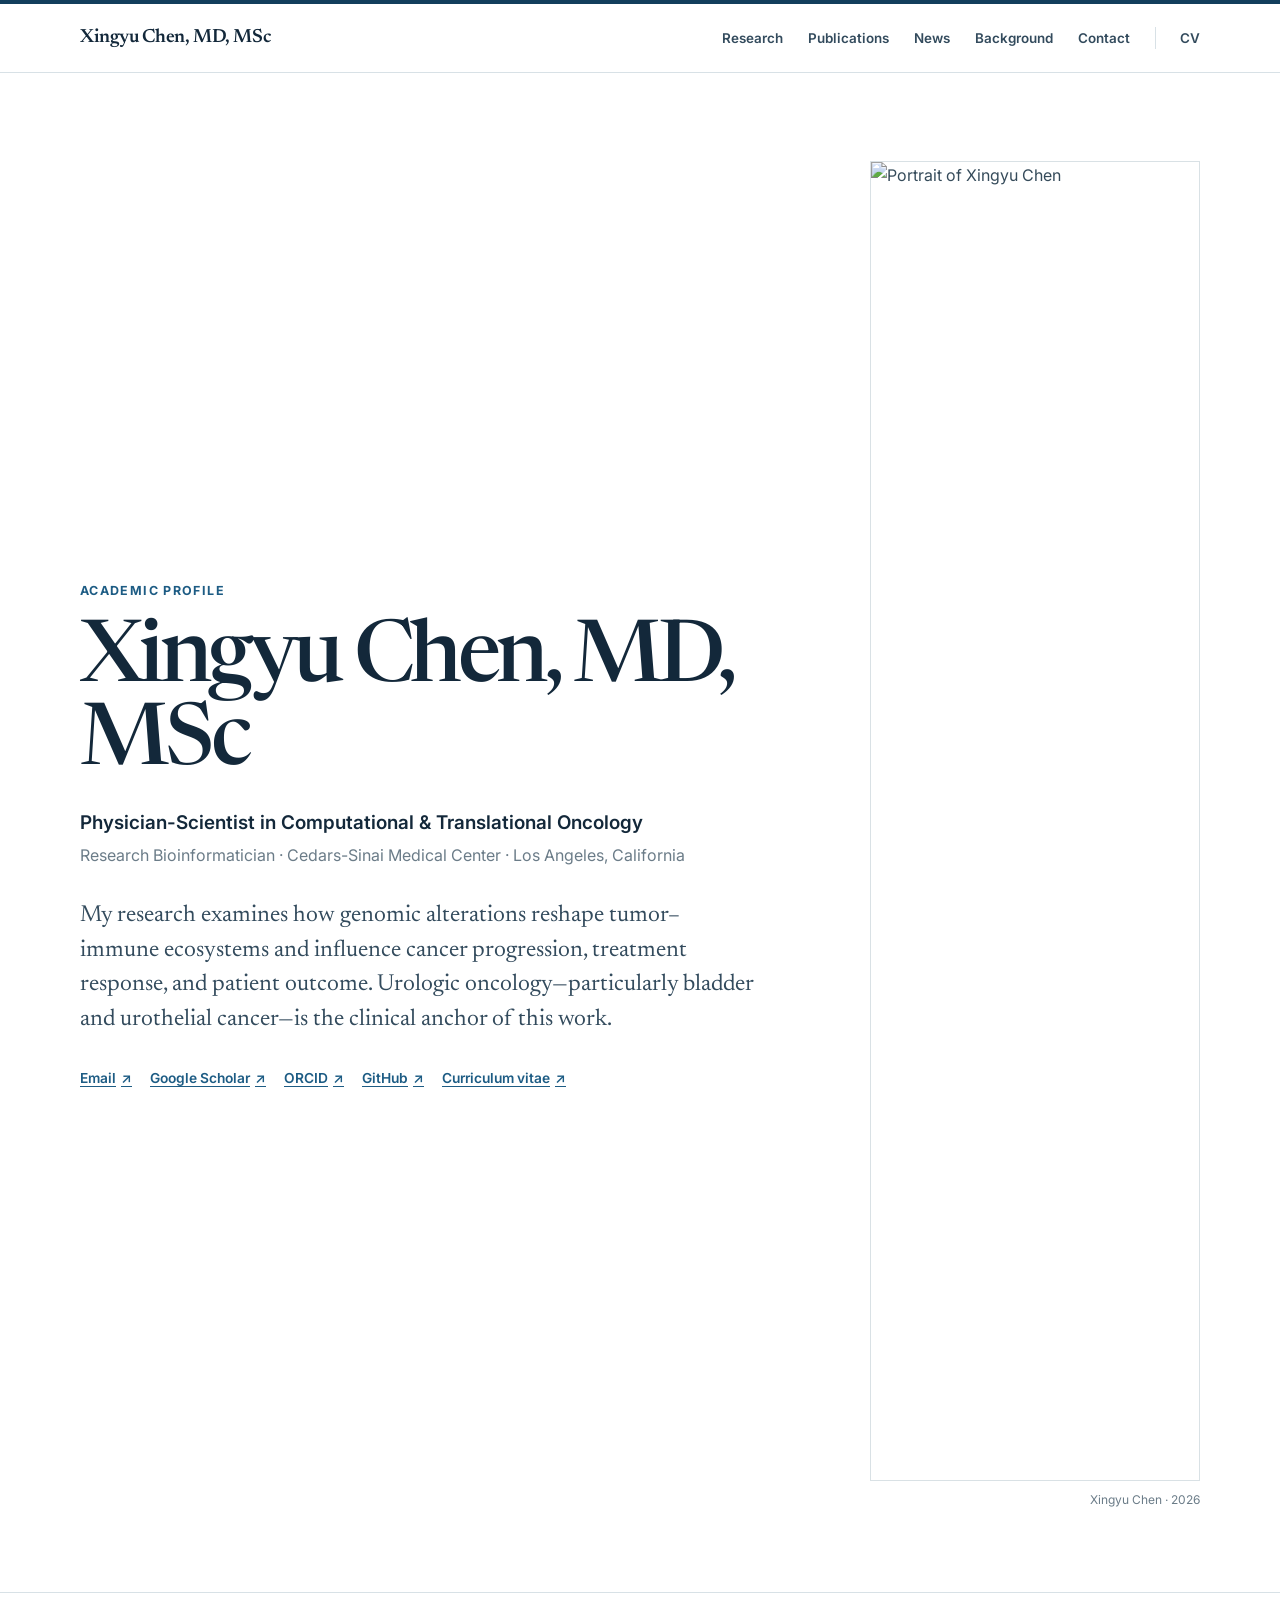
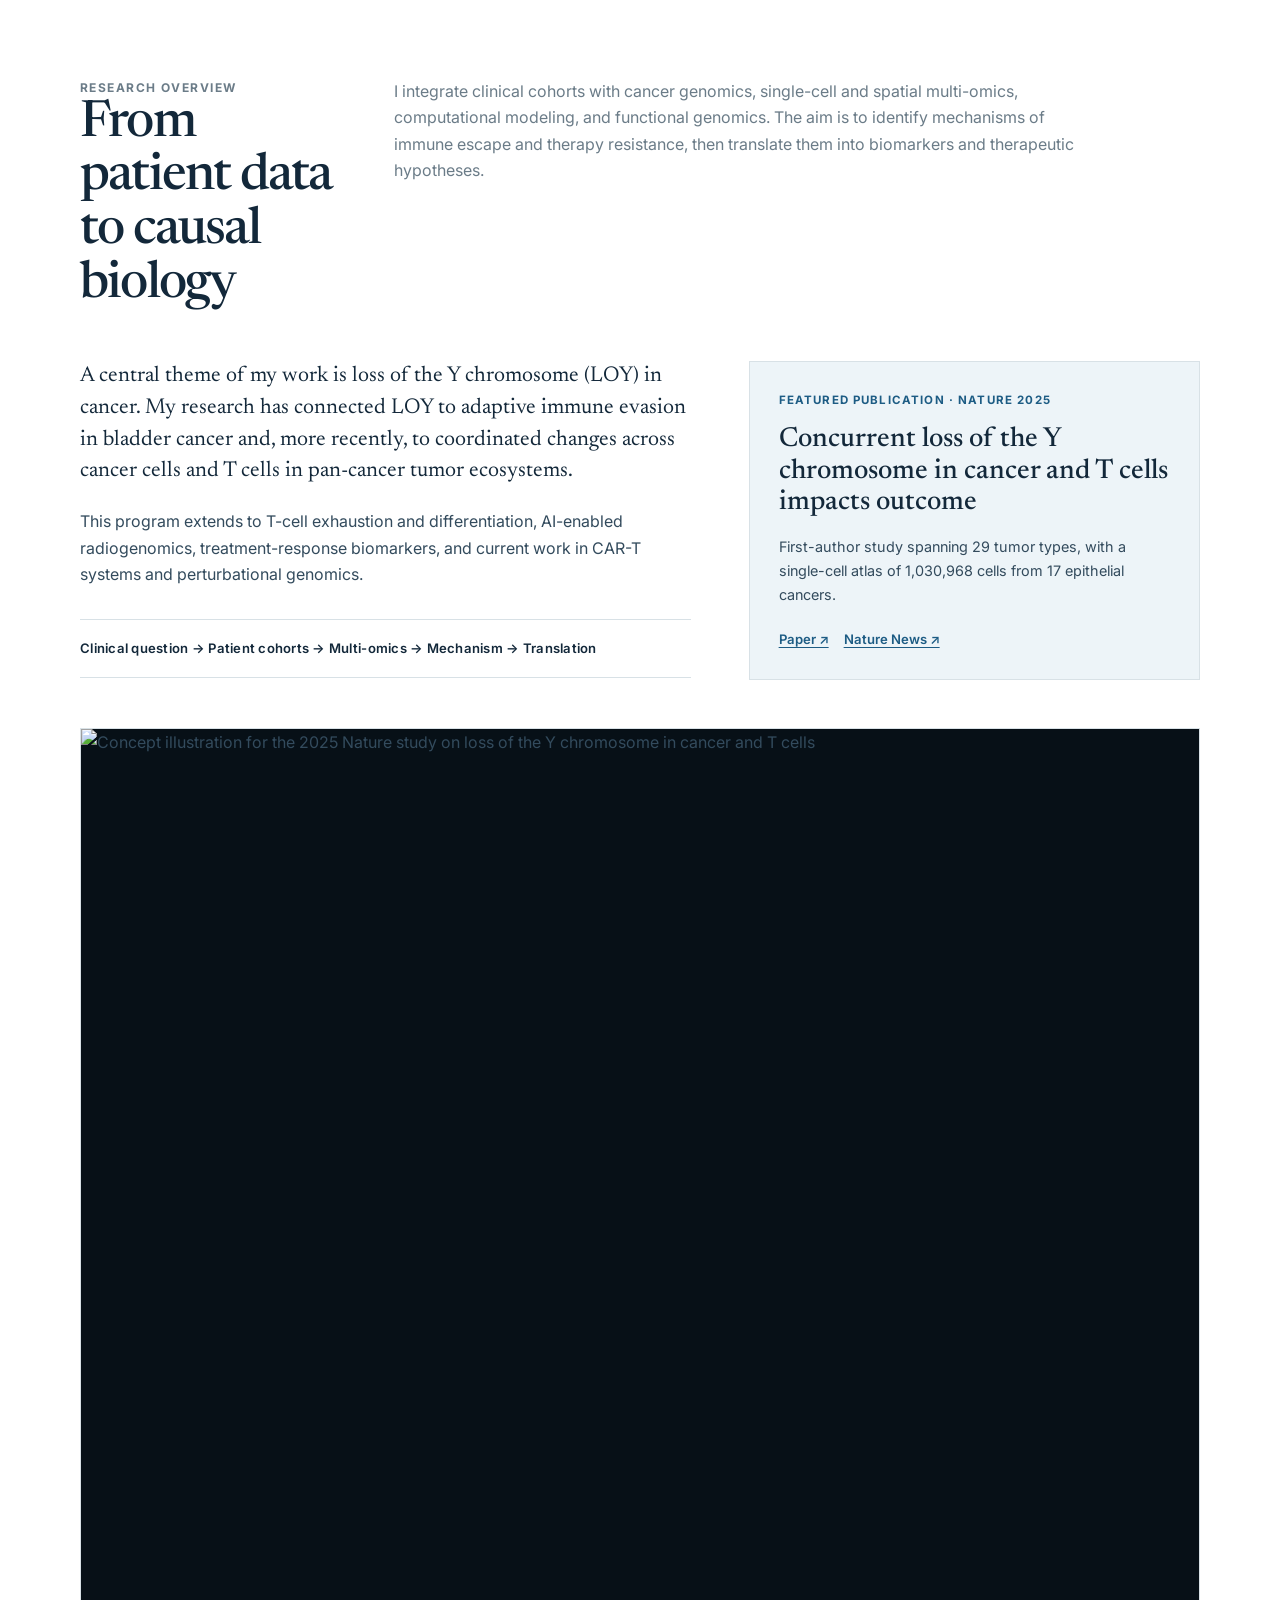
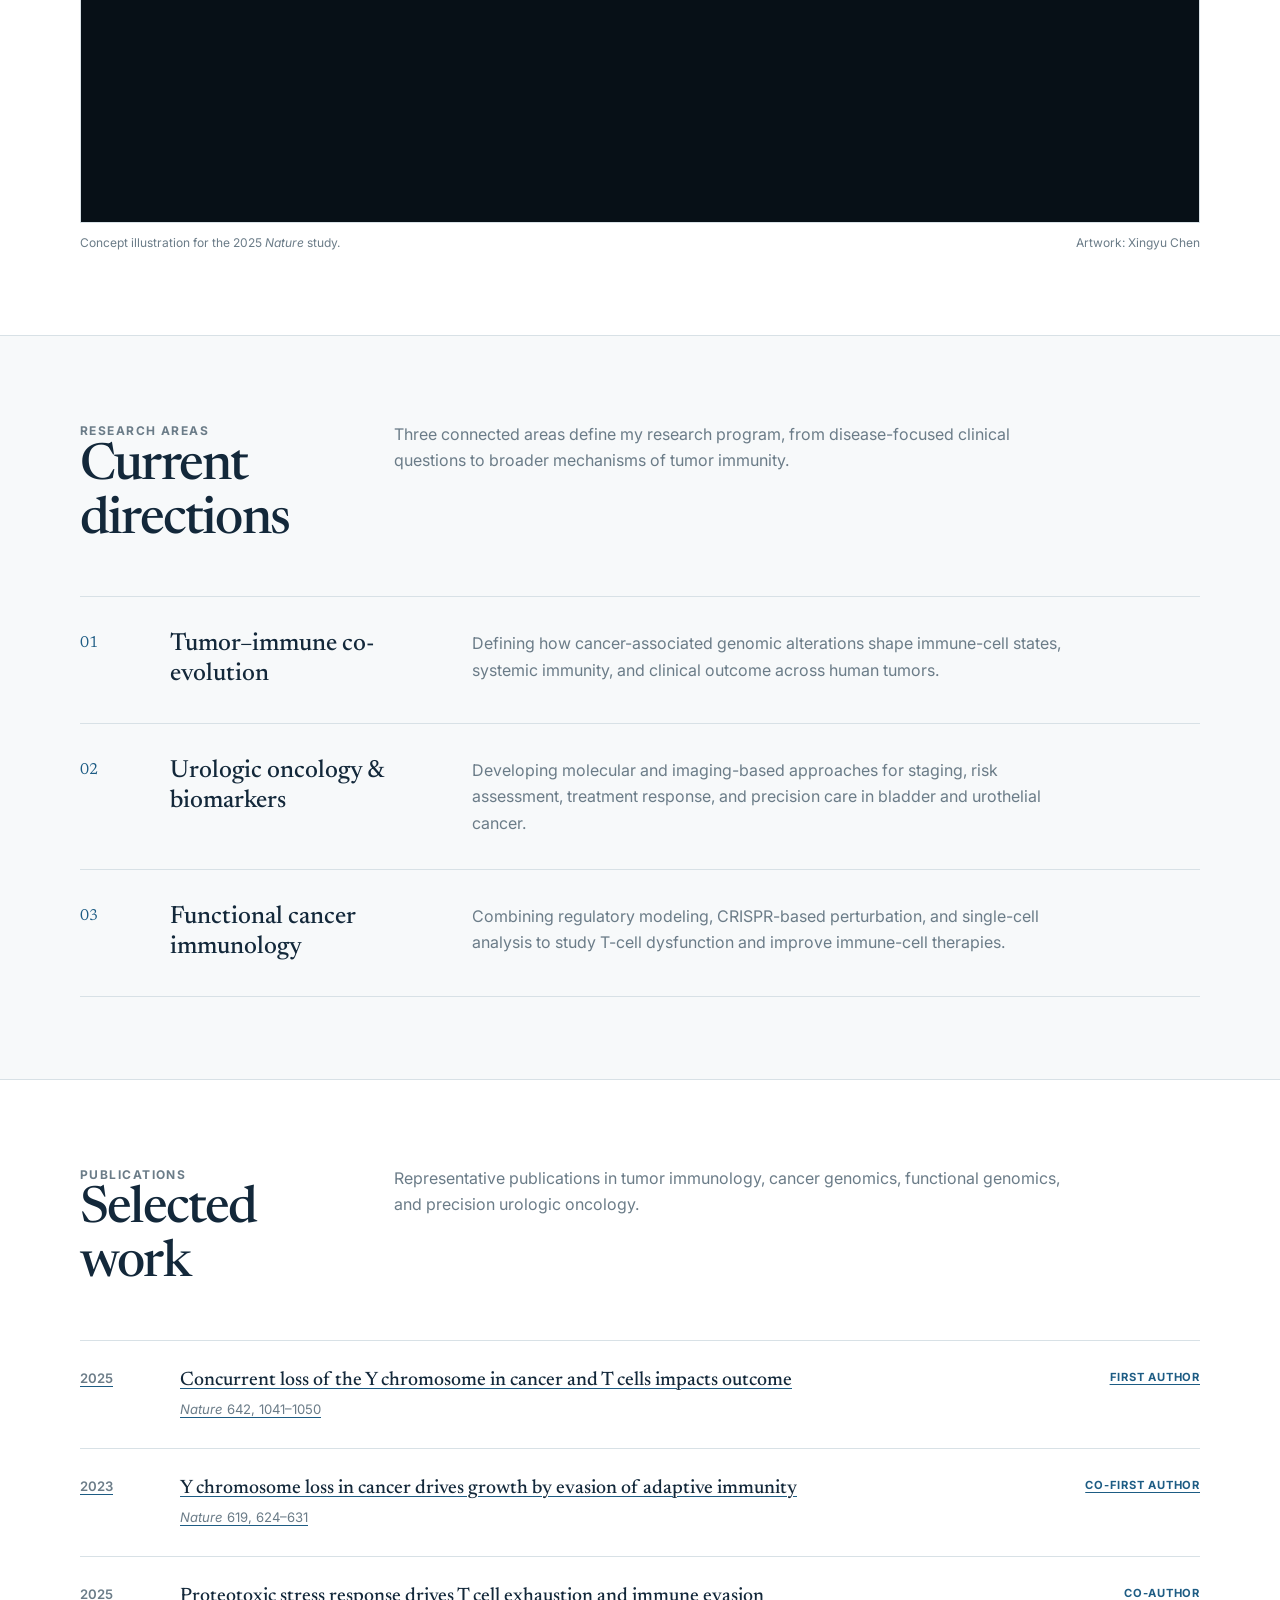
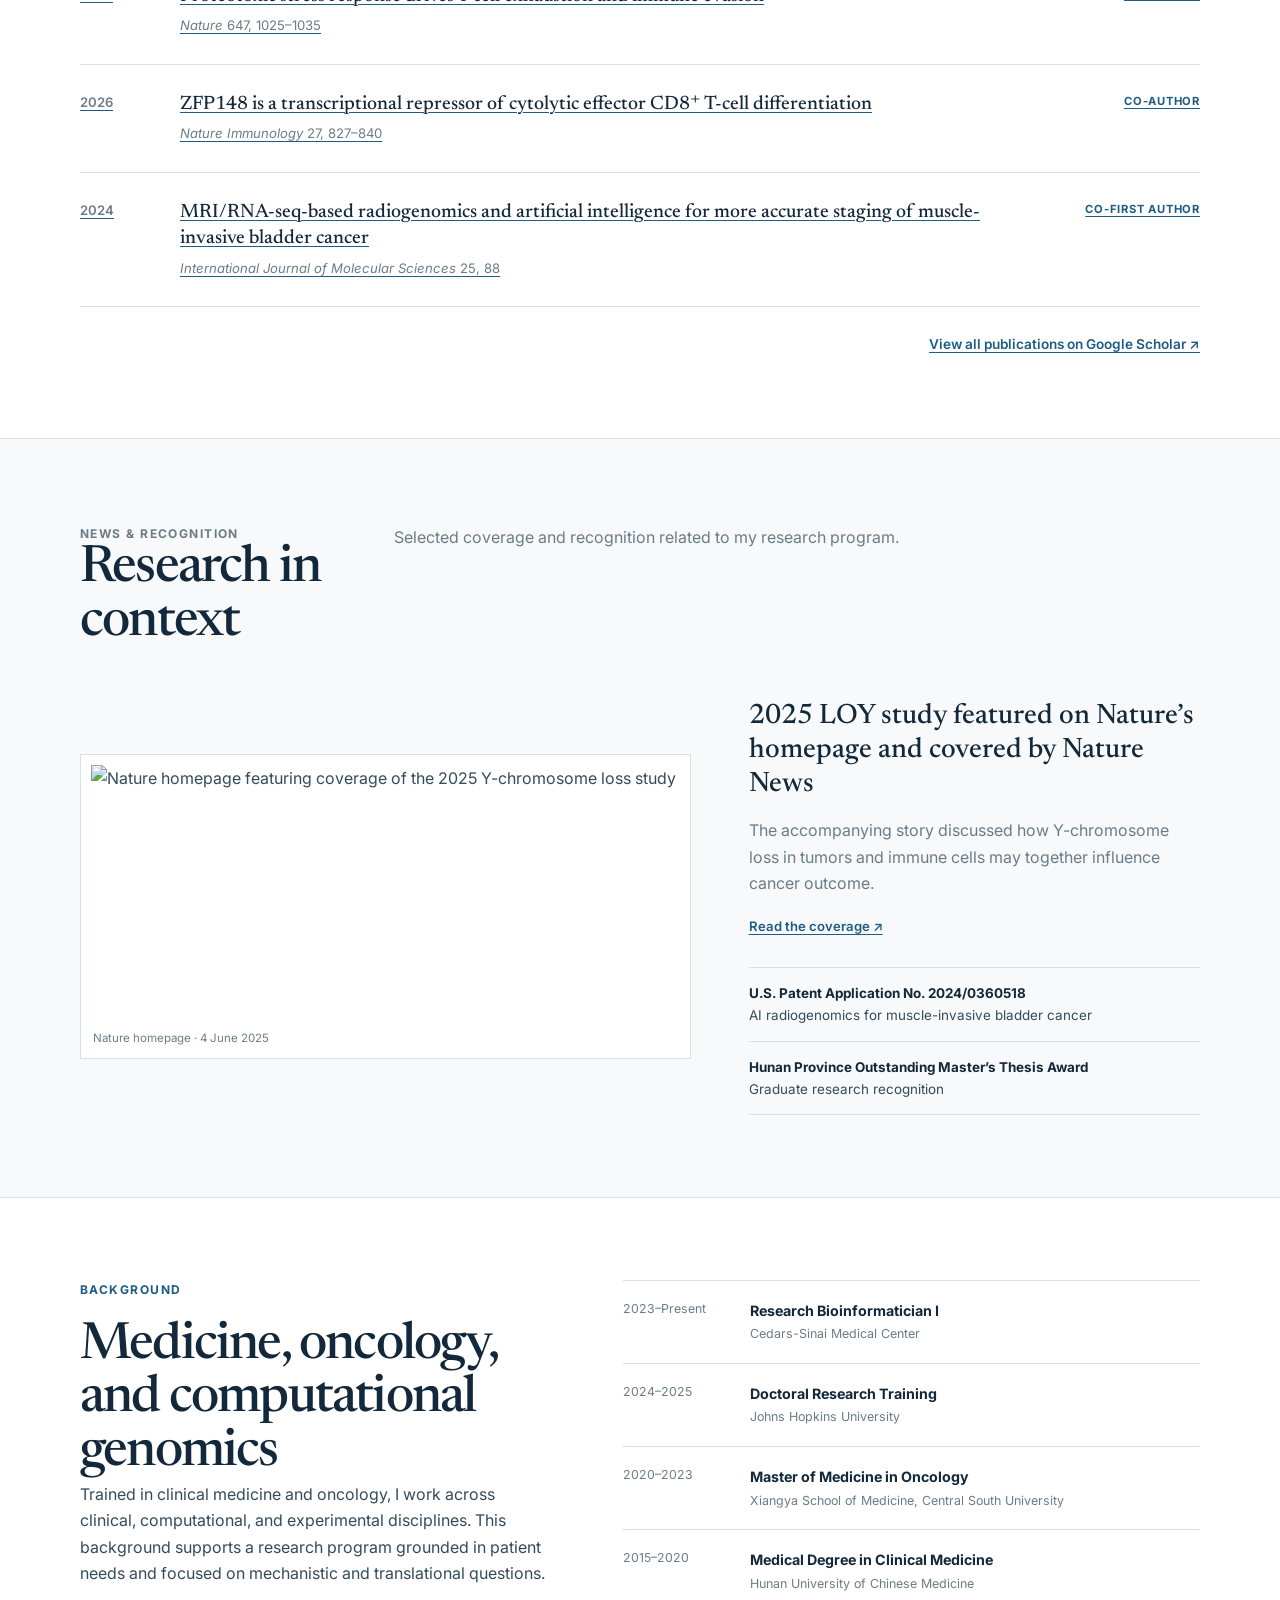
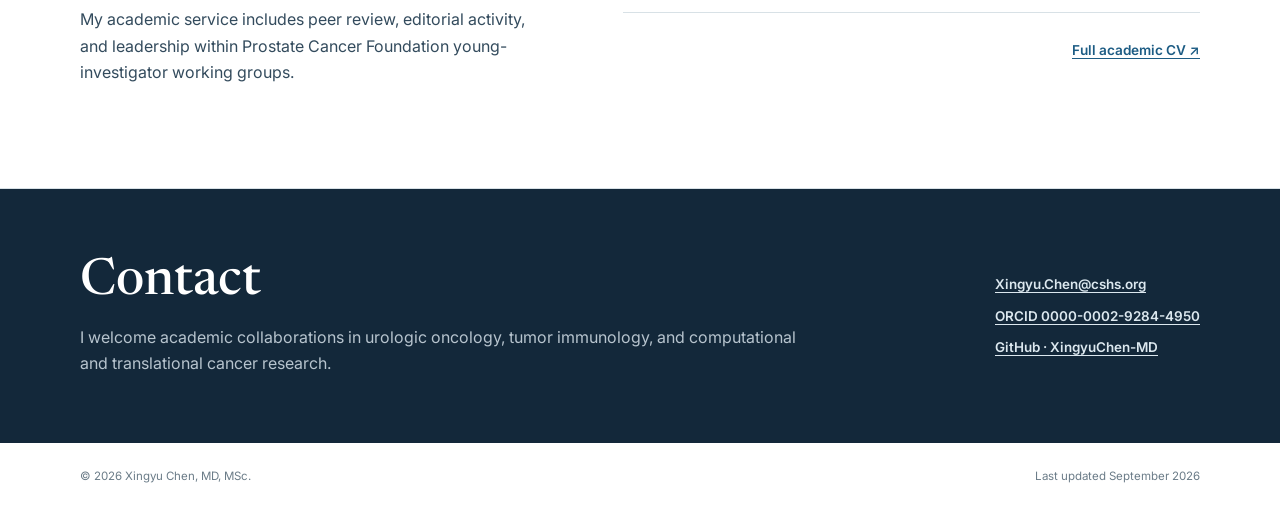
==== commit 542473d5: "Publish refined academic homepage" ====
--- a/index.html
+++ b/index.html
@@ -1,1391 +1,356 @@
 <!DOCTYPE html>
-<html lang="en">
-<head>
-  <meta charset="utf-8" />
-  <meta name="viewport" content="width=device-width, initial-scale=1" />
-  <meta name="description" content="Xingyu Chen, MD, MSc — Physician-scientist in urologic oncology and computational & translational cancer research, integrating clinical medicine, cancer genomics, tumor immunology, AI, functional genomics, and single-cell & spatial multi-omics." />
-  <meta name="theme-color" content="#0a1830" />
-  <title>Xingyu Chen, MD, MSc | Urologic Oncology & Translational Cancer Research</title>
-  <link rel="icon" href="favicon.svg" type="image/svg+xml" />
-  <link rel="canonical" href="https://xingyuchen.org/" />
-  <meta property="og:type" content="website" />
-  <meta property="og:url" content="https://xingyuchen.org/" />
-  <meta property="og:title" content="Xingyu Chen, MD, MSc" />
-  <meta property="og:description" content="Decode cancer ecosystems. Perturb causal mechanisms. Translate discoveries into therapies." />
-  <meta property="og:image" content="https://xingyuchen.org/og.png" />
-  <meta property="og:image:width" content="1200" />
-  <meta property="og:image:height" content="630" />
-  <meta property="og:image:alt" content="Xingyu Chen, MD, MSc — Decode. Perturb. Translate." />
-  <meta name="twitter:card" content="summary_large_image" />
-  <meta name="twitter:title" content="Xingyu Chen, MD, MSc" />
-  <meta name="twitter:description" content="Physician-Scientist in Urologic Oncology and Translational Cancer Research" />
-  <meta name="twitter:image" content="https://xingyuchen.org/og.png" />
-
-  <link rel="preconnect" href="https://fonts.googleapis.com">
-  <link rel="preconnect" href="https://fonts.gstatic.com" crossorigin>
-  <link href="https://fonts.googleapis.com/css2?family=Inter:wght@400;500;600;700&family=Manrope:wght@500;600;700;800&display=swap" rel="stylesheet">
-
-  <style>
-    :root{
-      --ink:#0b1730;
-      --ink-2:#22314d;
-      --muted:#66758f;
-      --line:#dce3ec;
-      --paper:#ffffff;
-      --soft:#f5f8fb;
-      --soft-2:#edf3f7;
-      --navy:#0a1830;
-      --navy-2:#102b4f;
-      --blue:#1d5f9f;
-      --teal:#147d79;
-      --gold:#c49a52;
-      --shadow:0 18px 60px rgba(16,43,79,.10);
-      --shadow-soft:0 10px 30px rgba(16,43,79,.07);
-      --radius:22px;
-      --max:1180px;
-    }
-
-    *{box-sizing:border-box}
-    html{scroll-behavior:smooth}
-    body{
-      margin:0;
-      font-family:"Inter",system-ui,-apple-system,BlinkMacSystemFont,"Segoe UI",sans-serif;
-      color:var(--ink);
-      background:var(--paper);
-      line-height:1.72;
-      -webkit-font-smoothing:antialiased;
-      text-rendering:optimizeLegibility;
-    }
-    a{color:inherit;text-decoration:none}
-    img{max-width:100%;display:block}
-    button{font:inherit}
-    ::selection{background:#d8e8f6;color:var(--ink)}
-
-    .container{width:min(calc(100% - 40px),var(--max));margin:0 auto}
-    .eyebrow{
-      display:inline-flex;align-items:center;gap:.55rem;
-      font-size:.76rem;font-weight:800;letter-spacing:.15em;text-transform:uppercase;
-      color:var(--teal);
-    }
-    .eyebrow::before{content:"";width:26px;height:1px;background:currentColor}
-    .section{padding:112px 0}
-    .section.soft{background:linear-gradient(180deg,#f8fafc 0%,#f3f7fa 100%)}
-    .section.dark{
-      background:
-        radial-gradient(circle at 10% 20%,rgba(37,112,158,.20),transparent 30%),
-        radial-gradient(circle at 90% 10%,rgba(20,125,121,.14),transparent 28%),
-        linear-gradient(135deg,#081526,#102846 72%,#0b2037);
-      color:white;
-    }
-    .section-head{
-      max-width:790px;
-      margin-bottom:54px;
-    }
-    .section-head h2{
-      margin:.7rem 0 1rem;
-      font-family:"Manrope",sans-serif;
-      font-size:clamp(2.1rem,4.2vw,3.45rem);
-      line-height:1.08;
-      letter-spacing:-.045em;
-    }
-    .section-head p{font-size:1.05rem;color:var(--muted);margin:0}
-    .dark .section-head p{color:#c7d4e3}
-
-    /* NAV */
-    .nav-wrap{
-      position:fixed;inset:0 0 auto 0;z-index:50;
-      border-bottom:1px solid rgba(255,255,255,.08);
-      background:rgba(7,20,37,.68);
-      backdrop-filter:blur(18px);
-      -webkit-backdrop-filter:blur(18px);
-      transition:.25s ease;
-    }
-    .nav-wrap.scrolled{
-      background:rgba(255,255,255,.92);
-      border-color:rgba(11,23,48,.08);
-      box-shadow:0 5px 24px rgba(11,23,48,.06);
-    }
-    .nav{
-      min-height:76px;display:flex;align-items:center;justify-content:space-between;gap:22px;
-    }
-    .brand{display:flex;align-items:center;gap:12px;font-family:"Manrope",sans-serif;font-weight:800;letter-spacing:-.02em;color:white}
-    .nav-wrap.scrolled .brand{color:var(--ink)}
-    .brand-mark{
-      width:38px;height:38px;border-radius:12px;
-      display:grid;place-items:center;
-      color:white;
-      background:linear-gradient(135deg,var(--blue),var(--teal));
-      font-size:.82rem;
-      box-shadow:0 7px 20px rgba(29,95,159,.25);
-    }
-    .nav-links{display:flex;align-items:center;gap:26px;font-size:.91rem;font-weight:600;color:#dce7f3}
-    .nav-wrap.scrolled .nav-links{color:var(--ink-2)}
-    .nav-links a{opacity:.88;transition:.2s}
-    .nav-links a:hover{opacity:1;color:#5dc8bf}
-    .nav-wrap.scrolled .nav-links a:hover{color:var(--teal)}
-    .nav-cta{
-      padding:10px 16px;border-radius:999px;border:1px solid rgba(255,255,255,.25);color:white!important;
-    }
-    .nav-wrap.scrolled .nav-cta{border-color:#cad5e2;color:var(--ink)!important}
-    .menu{
-      display:none;border:0;background:transparent;color:white;padding:8px;cursor:pointer;
-    }
-    .nav-wrap.scrolled .menu{color:var(--ink)}
-
-    /* HERO */
-    .hero{
-      min-height:100vh;
-      display:flex;align-items:center;
-      position:relative;overflow:hidden;
-      color:white;
-      background:
-        radial-gradient(circle at 72% 28%,rgba(23,125,121,.22),transparent 24%),
-        radial-gradient(circle at 85% 70%,rgba(29,95,159,.24),transparent 30%),
-        linear-gradient(125deg,#071321 0%,#0b1f38 45%,#123052 100%);
-      padding:130px 0 76px;
-    }
-    .hero::after{
-      content:"";position:absolute;inset:auto -10% -170px 28%;height:310px;
-      background:linear-gradient(90deg,transparent,rgba(255,255,255,.06),transparent);
-      transform:rotate(-8deg);filter:blur(10px);
-    }
-    .hero-grid{
-      display:grid;grid-template-columns:minmax(0,1.18fr) minmax(330px,.82fr);
-      gap:70px;align-items:center;position:relative;z-index:2;
-    }
-    .hero-kicker{color:#87d4cc}
-    .hero h1{
-      margin:.85rem 0 .4rem;
-      font-family:"Manrope",sans-serif;
-      font-size:clamp(3.45rem,7vw,6.5rem);
-      line-height:.94;letter-spacing:-.065em;font-weight:800;
-    }
-    .credentials{
-      font-family:"Manrope",sans-serif;
-      font-size:clamp(1.22rem,2.2vw,1.65rem);
-      color:#c9d7e8;font-weight:600;margin-bottom:1.6rem;
-    }
-    .hero-title{
-      max-width:820px;
-      font-size:clamp(1.25rem,2.5vw,1.9rem);
-      line-height:1.38;
-      color:#eaf1f8;
-      font-weight:600;
-      letter-spacing:-.02em;
-    }
-    .hero-title strong{color:#80d4cb;font-weight:700}
-    .hero-desc{
-      margin:1.5rem 0 2rem;max-width:760px;color:#b9c9dc;font-size:1.06rem
-    }
-    .hero-actions{display:flex;flex-wrap:wrap;gap:12px;margin-top:28px}
-    .btn{
-      display:inline-flex;align-items:center;justify-content:center;gap:9px;
-      padding:12px 18px;border-radius:999px;font-weight:700;font-size:.94rem;
-      border:1px solid transparent;transition:transform .2s,background .2s,border .2s;
-    }
-    .btn:hover{transform:translateY(-2px)}
-    .btn.primary{background:white;color:var(--ink);box-shadow:0 10px 30px rgba(0,0,0,.15)}
-    .btn.ghost{border-color:rgba(255,255,255,.22);color:#eef5fb;background:rgba(255,255,255,.045)}
-    .hero-mini{
-      display:flex;flex-wrap:wrap;gap:8px;margin-top:34px;color:#aebfd2;font-size:.82rem
-    }
-    .hero-mini span{padding:7px 11px;border:1px solid rgba(255,255,255,.12);border-radius:999px;background:rgba(255,255,255,.035)}
-
-    .hero-visual{position:relative;min-height:530px;display:grid;place-items:center}
-    .portrait-shell{
-      width:min(390px,92%);aspect-ratio:1/1.14;position:relative;border-radius:38px;overflow:hidden;
-      background:linear-gradient(145deg,rgba(255,255,255,.18),rgba(255,255,255,.04));
-      border:1px solid rgba(255,255,255,.16);
-      box-shadow:0 34px 90px rgba(0,0,0,.28);
-    }
-    .portrait-shell img{width:100%;height:100%;object-fit:cover;object-position:center top}
-    .portrait-shell::after{
-      content:"";position:absolute;inset:0;
-      background:linear-gradient(180deg,transparent 55%,rgba(7,19,33,.30));
-      pointer-events:none;
-    }
-    .orbit{
-      position:absolute;width:490px;height:490px;border-radius:50%;
-      border:1px solid rgba(116,210,201,.18);
-      animation:spin 30s linear infinite;
-    }
-    .orbit.two{width:390px;height:390px;border-color:rgba(124,166,218,.15);animation-direction:reverse;animation-duration:24s}
-    .orbit::before,.orbit::after{
-      content:"";position:absolute;width:9px;height:9px;border-radius:50%;background:#71c9c0;box-shadow:0 0 18px rgba(113,201,192,.7)
-    }
-    .orbit::before{top:24%;left:4%}.orbit::after{bottom:14%;right:10%;background:#8bb2dc}
-    @keyframes spin{to{transform:rotate(360deg)}}
-
-    .float-card{
-      position:absolute;min-width:170px;padding:14px 16px;border-radius:16px;
-      background:rgba(8,24,45,.82);backdrop-filter:blur(12px);
-      border:1px solid rgba(255,255,255,.13);box-shadow:0 16px 44px rgba(0,0,0,.24);
-    }
-    .float-card strong{display:block;font:800 1.4rem/1 "Manrope",sans-serif;color:white}
-    .float-card span{display:block;color:#9fb2c9;font-size:.76rem;margin-top:5px}
-    .float-card.one{top:55px;right:-8px}
-    .float-card.two{bottom:48px;left:-22px}
-
-
-    .focus-line{
-      margin-top:18px;display:flex;flex-wrap:wrap;align-items:center;gap:9px 12px;
-      color:#d8e6f3;font-size:.82rem;font-weight:600
-    }
-    .focus-label{
-      color:#86d7cf;font-size:.68rem;letter-spacing:.13em;font-weight:800;
-      padding:5px 8px;border-radius:999px;border:1px solid rgba(134,215,207,.34);
-      background:rgba(134,215,207,.06)
-    }
-    .focus-sep{color:#647b95}.focus-muted{color:#9fb2c8;font-weight:500}
-    .prestige-strip{
-      margin-top:28px;display:grid;grid-template-columns:repeat(4,1fr);gap:10px;
-    }
-    .prestige-item{
-      padding:14px 15px;border-radius:14px;border:1px solid rgba(255,255,255,.11);
-      background:rgba(255,255,255,.035)
-    }
-    .prestige-item strong{
-      display:block;color:white;font:800 .92rem/1.2 "Manrope",sans-serif;
-    }
-    .prestige-item span{
-      display:block;color:#98acc2;font-size:.69rem;line-height:1.4;margin-top:4px
-    }
-    .uro-wrap{
-      display:grid;grid-template-columns:.88fr 1.12fr;gap:44px;align-items:start
-    }
-    .uro-aside{
-      position:sticky;top:115px;border-radius:24px;padding:30px;
-      background:linear-gradient(145deg,#0b1b31,#123456);color:white;
-      box-shadow:var(--shadow)
-    }
-    .uro-aside h3{
-      margin:.7rem 0 1rem;font:800 2rem/1.08 "Manrope",sans-serif;letter-spacing:-.04em
-    }
-    .uro-aside p{color:#bfd0e0;font-size:.91rem}
-    .uro-aside .uro-tags{display:flex;flex-wrap:wrap;gap:7px;margin-top:20px}
-    .uro-aside .uro-tags span{
-      font-size:.72rem;padding:6px 9px;border:1px solid rgba(255,255,255,.12);
-      border-radius:999px;color:#d9e6f2;background:rgba(255,255,255,.045)
-    }
-    .uro-list{display:grid;gap:16px}
-    .uro-item{
-      padding:24px 26px;border-radius:20px;border:1px solid var(--line);
-      background:white;box-shadow:var(--shadow-soft)
-    }
-    .uro-item .uro-kicker{
-      font-size:.69rem;letter-spacing:.11em;text-transform:uppercase;font-weight:800;color:var(--teal)
-    }
-    .uro-item h4{
-      margin:.45rem 0 .7rem;font:800 1.15rem/1.35 "Manrope",sans-serif;letter-spacing:-.02em
-    }
-    .uro-item p{margin:0;color:var(--muted);font-size:.88rem}
-    .uro-item .impact{
-      margin-top:12px;font-size:.76rem;font-weight:700;color:var(--blue)
-    }
-    .leadership-note{
-      margin-top:18px;padding:18px 20px;border-left:3px solid var(--gold);
-      background:#fbf8f2;border-radius:0 14px 14px 0;color:#5b4a2f;font-size:.87rem
-    }
-
-
-    .metric-suite{
-      display:grid;grid-template-columns:1fr 1fr;gap:16px;
-    }
-    .metric-group{
-      background:white;border:1px solid #e2e8f0;border-radius:22px;
-      box-shadow:var(--shadow);overflow:hidden;
-    }
-    .metric-group-head{
-      display:flex;justify-content:space-between;align-items:center;gap:18px;
-      padding:14px 20px 12px;border-bottom:1px solid #edf1f5;background:#fbfcfd;
-    }
-    .metric-group-kicker{
-      font:800 .72rem/1 "Manrope",sans-serif;letter-spacing:.12em;text-transform:uppercase;color:var(--navy-2)
-    }
-    .metric-group-note{
-      font-size:.68rem;color:var(--muted)
-    }
-    .metric-grid-three{
-      grid-template-columns:repeat(3,1fr)!important;
-      border:0!important;border-radius:0!important;box-shadow:none!important;
-    }
-    .metric-grid-three .metric{
-      padding:24px 20px;background:white
-    }
-    .metric-grid-three .metric:nth-child(3){border-right:0}
-    .metric-grid-three .num{
-      font-size:clamp(1.65rem,2.5vw,2.15rem)
-    }
-    .metric-grid-three .label{
-      font-size:.74rem
-    }
-
-    .hero .eyebrow{
-      letter-spacing:.14em
-    }
-    .hero-title{
-      max-width:860px
-    }
-    .hero-desc strong{
-      color:#eef6fb
-    }
-
-    .urology-achievements{
-      display:grid;grid-template-columns:repeat(4,1fr);gap:12px;margin-top:28px
-    }
-    .urology-achievement{
-      padding:18px 18px;border-radius:16px;background:#f8fafc;border:1px solid var(--line)
-    }
-    .urology-achievement strong{
-      display:block;font:800 .95rem/1.25 "Manrope",sans-serif;color:var(--navy-2)
-    }
-    .urology-achievement span{
-      display:block;font-size:.72rem;color:var(--muted);line-height:1.45;margin-top:6px
-    }
-
-    .research-card .card-body h3 em{
-      font-style:italic
-    }
-
-    .pub-meta em{
-      color:#394d65
-    }
-
-    .academic-summary{
-      margin-top:38px;padding:26px 28px;border-radius:22px;
-      background:linear-gradient(135deg,#f6f9fb,#eef5f7);
-      border:1px solid #dfe8ee;
-      display:grid;grid-template-columns:1.2fr .8fr;gap:28px;align-items:center
-    }
-    .academic-summary h3{
-      margin:0 0 10px;font:800 1.35rem/1.25 "Manrope",sans-serif;letter-spacing:-.03em
-    }
-    .academic-summary p{
-      margin:0;color:var(--muted);font-size:.9rem
-    }
-    .academic-summary .summary-points{
-      display:grid;grid-template-columns:1fr 1fr;gap:9px
-    }
-    .summary-point{
-      padding:12px 13px;border-radius:12px;background:white;border:1px solid #e2e9ef
-    }
-    .summary-point strong{
-      display:block;font:800 .78rem "Manrope",sans-serif;color:var(--navy-2)
-    }
-    .summary-point span{
-      display:block;color:var(--muted);font-size:.67rem;margin-top:3px
-    }
-
-    .hero-visual::before{
-      content:"";position:absolute;width:280px;height:280px;border-radius:50%;
-      background:radial-gradient(circle,rgba(20,125,121,.12),transparent 67%);
-      filter:blur(4px)
-    }
-
-    .section-head .accent-line{
-      display:block;width:70px;height:3px;border-radius:999px;
-      background:linear-gradient(90deg,var(--teal),var(--blue));margin-top:20px
-    }
-
-    .footer-inner{
-      align-items:center
-    }
-
-    /* METRICS */
-    .metrics{
-      position:relative;z-index:5;margin-top:-34px;
-    }
-    .metric-grid{
-      display:grid;grid-template-columns:repeat(5,1fr);
-      background:white;border:1px solid #e2e8f0;border-radius:22px;box-shadow:var(--shadow);
-      overflow:hidden;
-    }
-    .metric-grid-six{grid-template-columns:repeat(6,1fr)}
-    .metric{padding:26px 22px;border-right:1px solid #e9eef4}
-    .metric:last-child{border-right:0}
-    .metric-grid-six .metric:nth-child(6){border-right:0}
-    .metric .num{display:block;font:800 clamp(1.7rem,3vw,2.25rem)/1 "Manrope",sans-serif;letter-spacing:-.04em;color:var(--navy-2)}
-    .metric .label{display:block;font-size:.78rem;color:var(--muted);margin-top:7px;line-height:1.35}
-
-    /* ABOUT */
-    .about-grid{display:grid;grid-template-columns:.95fr 1.05fr;gap:72px;align-items:start}
-    .about-sticky{position:sticky;top:118px}
-    .about-sticky h2{
-      font:800 clamp(2.2rem,4vw,3.55rem)/1.07 "Manrope",sans-serif;
-      letter-spacing:-.05em;margin:.7rem 0 1.2rem
-    }
-    .about-sticky p{color:var(--muted);font-size:1.03rem}
-    .about-copy p{font-size:1.04rem;color:var(--ink-2)}
-    .about-copy .lead{font-size:1.22rem;line-height:1.62;color:var(--ink)}
-    .about-copy strong{color:var(--navy-2)}
-    .quote{
-      margin-top:28px;padding:22px 24px;border-left:3px solid var(--teal);
-      background:#f3f8f8;border-radius:0 14px 14px 0;
-      font:700 1.06rem/1.55 "Manrope",sans-serif;color:#18384a;
-    }
-
-    /* PILLARS */
-    .pillars{display:grid;grid-template-columns:repeat(3,1fr);gap:18px}
-    .pillar{
-      min-height:330px;padding:30px;border:1px solid rgba(255,255,255,.12);
-      border-radius:var(--radius);background:rgba(255,255,255,.045);position:relative;overflow:hidden;
-    }
-    .pillar::after{
-      content:"";position:absolute;width:160px;height:160px;border-radius:50%;
-      right:-70px;bottom:-70px;background:radial-gradient(circle,rgba(105,202,190,.14),transparent 68%);
-    }
-    .pillar-index{font:700 .75rem "Manrope",sans-serif;color:#79cbc3;letter-spacing:.15em}
-    .pillar h3{font:800 2rem/1.05 "Manrope",sans-serif;letter-spacing:-.045em;margin:42px 0 12px}
-    .pillar p{color:#bdcad8;font-size:.95rem}
-    .tags{display:flex;flex-wrap:wrap;gap:7px;margin-top:22px}
-    .tag{font-size:.74rem;padding:6px 9px;border-radius:8px;background:rgba(255,255,255,.07);color:#d9e4ee;border:1px solid rgba(255,255,255,.07)}
-
-    /* RESEARCH */
-    .research-grid{display:grid;grid-template-columns:repeat(12,1fr);gap:20px}
-    .research-card{
-      border:1px solid var(--line);border-radius:var(--radius);background:white;
-      overflow:hidden;box-shadow:var(--shadow-soft);transition:transform .22s,box-shadow .22s;
-    }
-    .research-card:hover{transform:translateY(-4px);box-shadow:var(--shadow)}
-    .research-card.big{grid-column:span 7}
-    .research-card.side{grid-column:span 5}
-    .research-card.half{grid-column:span 6}
-    .card-top{
-      padding:28px 30px 0;display:flex;justify-content:space-between;gap:20px;align-items:flex-start
-    }
-    .paper-type{
-      display:inline-flex;align-items:center;gap:7px;
-      font-size:.72rem;font-weight:800;text-transform:uppercase;letter-spacing:.11em;color:var(--teal)
-    }
-    .paper-type::before{content:"";width:7px;height:7px;border-radius:50%;background:currentColor}
-    .journal{
-      font:700 .72rem "Manrope",sans-serif;padding:7px 10px;border-radius:999px;background:#eef4f9;color:#38536f;white-space:nowrap
-    }
-    .card-body{padding:18px 30px 30px}
-    .card-body h3{
-      margin:0 0 12px;font:800 clamp(1.32rem,2.3vw,2rem)/1.17 "Manrope",sans-serif;letter-spacing:-.035em
-    }
-    .card-body p{color:var(--muted);font-size:.94rem;margin:0 0 15px}
-    .card-body .role{color:var(--blue);font-weight:700;font-size:.86rem}
-    .card-link{
-      display:inline-flex;align-items:center;gap:7px;margin-top:5px;font-size:.85rem;font-weight:800;color:var(--navy-2)
-    }
-    .card-link:hover{color:var(--teal)}
-    .mini-methods{display:flex;flex-wrap:wrap;gap:7px;margin:20px 0 0}
-    .mini-methods span{font-size:.71rem;padding:6px 9px;border-radius:999px;background:#f3f6f9;color:#53657b}
-
-    /* CART */
-    .cart-shell{
-      border-radius:30px;padding:40px;
-      background:
-        radial-gradient(circle at 85% 15%,rgba(38,136,128,.18),transparent 28%),
-        linear-gradient(140deg,#0a1830,#112d4e);
-      color:white;box-shadow:var(--shadow);overflow:hidden
-    }
-    .cart-top{display:grid;grid-template-columns:1fr .92fr;gap:48px;align-items:start}
-    .cart-top h3{font:800 clamp(2rem,4vw,3.25rem)/1.08 "Manrope",sans-serif;letter-spacing:-.05em;margin:.6rem 0 1rem}
-    .cart-top p{color:#c1cfde}
-    .cart-metrics{display:grid;grid-template-columns:repeat(2,1fr);gap:10px}
-    .cart-metric{padding:20px;border-radius:16px;background:rgba(255,255,255,.065);border:1px solid rgba(255,255,255,.10)}
-    .cart-metric strong{display:block;font:800 1.65rem/1 "Manrope",sans-serif}
-    .cart-metric span{display:block;font-size:.74rem;color:#aebfd1;margin-top:7px}
-    .pipeline{
-      margin-top:38px;display:grid;grid-template-columns:repeat(7,1fr);gap:8px;align-items:stretch
-    }
-    .pipe{
-      min-height:136px;padding:16px 13px;border-radius:14px;
-      border:1px solid rgba(255,255,255,.10);background:rgba(255,255,255,.045)
-    }
-    .pipe small{display:block;color:#73cbc1;font-weight:800;letter-spacing:.1em;font-size:.63rem;margin-bottom:13px}
-    .pipe strong{font:700 .84rem/1.3 "Manrope",sans-serif}
-    .pipe span{display:block;font-size:.67rem;color:#9fb1c4;margin-top:6px;line-height:1.45}
-
-    /* TRANSLATION PIPELINE */
-    .translation{display:grid;grid-template-columns:repeat(7,1fr);gap:0;position:relative}
-    .translation::before{content:"";position:absolute;left:6%;right:6%;top:33px;height:1px;background:#cdd8e4;z-index:0}
-    .step{position:relative;z-index:1;text-align:center;padding:0 8px}
-    .step-num{width:66px;height:66px;margin:0 auto 17px;border-radius:20px;background:white;border:1px solid #dbe5ed;box-shadow:0 8px 22px rgba(13,38,66,.06);display:grid;place-items:center;font:800 .88rem "Manrope",sans-serif;color:var(--teal)}
-    .step h4{font:800 .92rem/1.25 "Manrope",sans-serif;margin:0 0 7px}
-    .step p{font-size:.72rem;color:var(--muted);line-height:1.45;margin:0}
-
-    /* CAPABILITIES */
-    .cap-grid{display:grid;grid-template-columns:repeat(3,1fr);gap:18px}
-    .cap{
-      padding:26px;border-radius:20px;border:1px solid var(--line);background:white
-    }
-    .cap-icon{
-      width:42px;height:42px;border-radius:13px;display:grid;place-items:center;
-      background:linear-gradient(135deg,#eaf3f9,#e9f5f3);color:var(--navy-2);font-weight:900;margin-bottom:18px
-    }
-    .cap h3{font:800 1.08rem "Manrope",sans-serif;margin:0 0 8px}
-    .cap p{color:var(--muted);font-size:.83rem;margin:0;line-height:1.65}
-    .cap .anchor{margin-top:13px;color:var(--teal);font-size:.76rem;font-weight:800}
-
-    /* PUBLICATIONS */
-    .pub-head{display:flex;justify-content:space-between;gap:30px;align-items:end;margin-bottom:34px}
-    .pub-head .section-head{margin:0}
-    .pub-list{border-top:1px solid var(--line)}
-    .pub{
-      display:grid;grid-template-columns:105px 1fr 130px;gap:26px;align-items:start;
-      padding:25px 0;border-bottom:1px solid var(--line)
-    }
-    .pub-year{font:800 .85rem "Manrope",sans-serif;color:var(--teal)}
-    .pub-title{font:700 1.02rem/1.45 "Manrope",sans-serif;color:var(--ink)}
-    .pub-meta{margin-top:5px;color:var(--muted);font-size:.82rem}
-    .pub-role{text-align:right;font-size:.73rem;font-weight:800;color:var(--blue)}
-    .pub a:hover .pub-title{color:var(--blue)}
-    .pub-note{margin-top:3px;color:#8a97aa;font-size:.74rem}
-
-    /* EXPERIENCE */
-    .timeline{max-width:930px}
-    .timeline-item{display:grid;grid-template-columns:170px 1fr;gap:30px;padding:0 0 40px;position:relative}
-    .timeline-item::before{content:"";position:absolute;left:182px;top:9px;bottom:-9px;width:1px;background:#d8e2eb}
-    .timeline-item:last-child::before{display:none}
-    .time{font:700 .81rem "Manrope",sans-serif;color:var(--teal);padding-top:1px}
-    .timeline-body{position:relative;padding-left:22px}
-    .timeline-body::before{content:"";position:absolute;left:-22px;top:6px;width:9px;height:9px;border-radius:50%;background:var(--navy-2);box-shadow:0 0 0 5px white}
-    .timeline-body h3{font:800 1.12rem/1.35 "Manrope",sans-serif;margin:0 0 4px}
-    .timeline-body .place{color:var(--blue);font-weight:700;font-size:.86rem;margin-bottom:9px}
-    .timeline-body p{color:var(--muted);font-size:.88rem;margin:0}
-
-    /* SERVICE */
-    .service-grid{display:grid;grid-template-columns:repeat(4,1fr);gap:16px}
-    .service{padding:23px;border-radius:18px;background:#fff;border:1px solid var(--line)}
-    .service strong{display:block;font:800 1rem/1.35 "Manrope",sans-serif;margin-bottom:7px}
-    .service span{display:block;color:var(--muted);font-size:.78rem;line-height:1.55}
-
-    /* CONTACT */
-    .contact-shell{
-      display:grid;grid-template-columns:1fr .78fr;gap:50px;align-items:center;
-      padding:48px;border-radius:30px;background:white;border:1px solid rgba(255,255,255,.15);color:var(--ink);box-shadow:0 25px 80px rgba(0,0,0,.22)
-    }
-    .contact-shell h2{font:800 clamp(2.2rem,4vw,3.7rem)/1.05 "Manrope",sans-serif;letter-spacing:-.055em;margin:.6rem 0 1rem}
-    .contact-shell p{color:var(--muted)}
-    .contact-actions{display:flex;flex-direction:column;gap:10px}
-    .contact-link{
-      display:flex;justify-content:space-between;align-items:center;gap:15px;padding:16px 18px;border-radius:14px;border:1px solid var(--line);font-size:.88rem;font-weight:700;background:#fbfcfd
-    }
-    .contact-link:hover{border-color:#a8c9d6;background:#f4f9fa}
-    .contact-link span:last-child{color:var(--teal)}
-    footer{padding:28px 0;background:#071321;color:#8fa3b9;font-size:.76rem}
-    .footer-inner{display:flex;justify-content:space-between;gap:20px;flex-wrap:wrap}
-    .footer-inner a{color:#bac8d7}
-
-    .reveal{opacity:0;transform:translateY(18px);transition:opacity .6s ease,transform .6s ease}
-    .reveal.show{opacity:1;transform:none}
-    .skip-link{
-      position:fixed;left:18px;top:12px;z-index:1000;padding:10px 14px;border-radius:10px;
-      background:white;color:var(--navy);font-weight:700;box-shadow:var(--shadow-soft);
-      transform:translateY(-150%);transition:transform .2s ease
-    }
-    .skip-link:focus{transform:translateY(0)}
-
-    @media(prefers-reduced-motion:reduce){
-      html{scroll-behavior:auto}
-      *,*::before,*::after{animation-duration:.01ms!important;animation-iteration-count:1!important;transition-duration:.01ms!important}
-      .reveal{opacity:1;transform:none}
-    }
-
-    @media(max-width:1050px){
-      .metric-suite{grid-template-columns:1fr}
-      .urology-achievements{grid-template-columns:repeat(2,1fr)}
-      .academic-summary{grid-template-columns:1fr}
-      .prestige-strip{grid-template-columns:repeat(2,1fr)}
-      .uro-wrap{grid-template-columns:1fr}.uro-aside{position:static}
-      .hero-grid{grid-template-columns:1fr .72fr;gap:35px}
-      .metric-grid{grid-template-columns:repeat(3,1fr)}
-      .metric:nth-child(3){border-right:0}.metric:nth-child(n+4){border-top:1px solid #e9eef4}
-      .metric:nth-child(4){border-right:1px solid #e9eef4}
-      .metric-grid-six .metric:nth-child(3),
-      .metric-grid-six .metric:nth-child(6){border-right:0}
-      .metric-grid-six .metric:nth-child(4),
-      .metric-grid-six .metric:nth-child(5){border-right:1px solid #e9eef4}
-      .about-grid{grid-template-columns:1fr;gap:30px}.about-sticky{position:static}
-      .pipeline{grid-template-columns:repeat(4,1fr)}
-      .translation{grid-template-columns:repeat(4,1fr);gap:18px}.translation::before{display:none}
-      .cap-grid{grid-template-columns:repeat(2,1fr)}
-      .service-grid{grid-template-columns:repeat(2,1fr)}
-    }
-    @media(max-width:820px){
-      .section{padding:82px 0}
-      .nav-links{
-        display:none;position:absolute;top:76px;left:20px;right:20px;padding:18px;
-        background:#0d223b;border:1px solid rgba(255,255,255,.1);border-radius:16px;flex-direction:column;align-items:flex-start;gap:13px;
-        box-shadow:0 18px 40px rgba(0,0,0,.20)
-      }
-      .nav-wrap.scrolled .nav-links{background:white;border-color:var(--line)}
-      .nav-links.open{display:flex}.menu{display:block}
-      .hero{min-height:auto}.hero-grid{grid-template-columns:1fr}.hero-visual{min-height:470px;margin-top:20px}
-      .portrait-shell{width:min(360px,88%)}
-      .research-card.big,.research-card.side,.research-card.half{grid-column:1/-1}
-      .cart-top{grid-template-columns:1fr}.pipeline{grid-template-columns:repeat(2,1fr)}
-      .contact-shell{grid-template-columns:1fr;padding:34px}
-    }
-    @media(max-width:620px){
-      .metric-group-head{align-items:flex-start;flex-direction:column;gap:5px}
-      .metric-grid-three{grid-template-columns:repeat(3,1fr)!important}
-      .metric-grid-three .metric{padding:18px 10px}
-      .metric-grid-three .num{font-size:1.35rem}
-      .metric-grid-three .label{font-size:.65rem}
-      .urology-achievements{grid-template-columns:1fr}
-      .academic-summary .summary-points{grid-template-columns:1fr 1fr}
-      .prestige-strip{grid-template-columns:1fr}
-      .focus-sep{display:none}
-      .container{width:min(calc(100% - 28px),var(--max))}
-      .nav{min-height:68px}.nav-links{top:68px}
-      .hero{padding-top:110px}.hero h1{font-size:clamp(3rem,15vw,4.25rem)}
-      .hero-visual{min-height:405px}.orbit{width:390px;height:390px}.orbit.two{width:310px;height:310px}
-      .float-card{min-width:145px;padding:12px}.float-card.one{right:0}.float-card.two{left:0}
-      .metric-grid{grid-template-columns:repeat(2,1fr)}
-      .metric{border-top:1px solid #e9eef4!important;border-right:1px solid #e9eef4!important}
-      .metric:nth-child(-n+2){border-top:0!important}.metric:nth-child(2n){border-right:0!important}
-      .metric-grid:not(.metric-grid-six) .metric:last-child{grid-column:1/-1;border-right:0!important}
-      .metric-grid-six .metric:last-child{grid-column:auto!important;border-right:0!important}
-      .pillars{grid-template-columns:1fr}.pillar{min-height:auto}
-      .cart-shell{padding:26px 20px}.cart-metrics{grid-template-columns:1fr 1fr}
-      .pipeline{grid-template-columns:1fr}.translation{grid-template-columns:repeat(2,1fr)}
-      .cap-grid,.service-grid{grid-template-columns:1fr}
-      .pub-head{align-items:flex-start;flex-direction:column}
-      .pub{grid-template-columns:70px 1fr}.pub-role{grid-column:2;text-align:left;margin-top:-15px}
-      .timeline-item{grid-template-columns:1fr;gap:8px;padding-bottom:30px}
-      .timeline-item::before{display:none}.timeline-body{padding-left:20px}.timeline-body::before{left:0}
-      .hero-actions .btn{width:100%}
-    }
-  </style>
-</head>
-
-<body>
-  <a class="skip-link" href="#about">Skip to main content</a>
-  <header class="nav-wrap" id="navWrap">
+<html lang="en"><head><meta charset="utf-8"><meta name="viewport" content="width=device-width, initial-scale=1"><link rel="stylesheet" href="/app/globals.css" data-rsc-css-href="/app/globals.css" data-precedence="vite-rsc/importer-resources"><link rel="modulepreload" fetchpriority="low" href="/@id/__x00__virtual:vite-rsc/entry-browser"><link rel="preload" href="https://fonts.googleapis.com/css2?family=Inter:wght@400;500;600;700&amp;family=Newsreader:opsz,wght@6..72,400;6..72,500;6..72,600&amp;display=swap" as="style"><title>Xingyu Chen, MD, MSc | Academic Profile</title><meta name="description" content="Physician-scientist in computational and translational oncology, cancer genomics, and tumor immunology."><meta property="og:title" content="Xingyu Chen, MD, MSc"><meta property="og:description" content="Physician-scientist in computational and translational oncology."><meta property="og:url" content="https://xingyuchen.org"><meta property="og:type" content="website"><meta property="og:image" content="https://xingyuchen.org/og.png"><meta property="og:image:width" content="1200"><meta property="og:image:height" content="630"><meta property="og:image:alt" content="Xingyu Chen, MD, MSc — academic profile."><meta name="twitter:card" content="summary_large_image"><meta name="twitter:title" content="Xingyu Chen, MD, MSc"><meta name="twitter:description" content="Physician-scientist in computational and translational oncology."><meta name="twitter:image" content="https://xingyuchen.org/og.png"><link rel="canonical" href="https://xingyuchen.org"><link rel="preconnect" href="https://fonts.googleapis.com"><link rel="preconnect" href="https://fonts.gstatic.com" crossorigin="anonymous"><link href="https://fonts.googleapis.com/css2?family=Inter:wght@400;500;600;700&amp;family=Newsreader:opsz,wght@6..72,400;6..72,500;6..72,600&amp;display=swap" rel="stylesheet"><script>Object.assign(((self[Symbol.for("vinext.navigationRuntime")]??={bootstrap:{routeManifest:null},functions:{}}).bootstrap.rsc??={rsc:[]}),{params:{},nav:{"pathname":"/","searchParams":[]}})</script><link rel="modulepreload" href="/@id/__x00__virtual:vite-rsc/entry-browser">
+</head><body><style>
+    :root {
+      --ink: #13283a;
+      --body: #334b5d;
+      --muted: #6b7c88;
+      --blue: #1d5c84;
+      --blue-dark: #123e5c;
+      --blue-soft: #edf4f8;
+      --line: #d8e1e6;
+      --paper: #ffffff;
+      --soft: #f7f9fa;
+      --max: 1120px;
+      --serif: "Newsreader", Georgia, serif;
+      --sans: "Inter", system-ui, -apple-system, BlinkMacSystemFont, "Segoe UI", sans-serif;
+    }
+
+    * { box-sizing: border-box; }
+    html { scroll-behavior: smooth; }
+    body {
+      margin: 0;
+      min-width: 320px;
+      color: var(--body);
+      background: var(--paper);
+      font-family: var(--sans);
+      font-size: 16px;
+      line-height: 1.65;
+      -webkit-font-smoothing: antialiased;
+      text-rendering: optimizeLegibility;
+    }
+    a { color: var(--blue); text-decoration-thickness: 1px; text-underline-offset: 3px; }
+    a:hover { color: var(--blue-dark); text-decoration: underline; }
+    img { display: block; max-width: 100%; }
+    button { font: inherit; }
+    ::selection { color: #fff; background: var(--blue); }
+
+    .container { width: min(calc(100% - 48px), var(--max)); margin: 0 auto; }
+    .skip-link { position: fixed; top: 10px; left: 10px; z-index: 100; padding: 9px 13px; color: #fff; background: var(--ink); transform: translateY(-150%); }
+    .skip-link:focus { transform: translateY(0); }
+
+    .site-header { position: sticky; top: 0; z-index: 40; border-top: 4px solid var(--blue-dark); border-bottom: 1px solid var(--line); background: rgba(255, 255, 255, .96); backdrop-filter: blur(12px); }
+    .nav { min-height: 68px; display: flex; align-items: center; justify-content: space-between; gap: 28px; }
+    .brand { color: var(--ink); font-family: var(--serif); font-size: 1.2rem; font-weight: 600; letter-spacing: -.02em; text-decoration: none; }
+    .brand:hover { color: var(--ink); text-decoration: none; }
+    .nav-links { display: flex; align-items: center; gap: 25px; font-size: .84rem; font-weight: 600; }
+    .nav-links a { color: var(--body); text-decoration: none; }
+    .nav-links a:hover { color: var(--blue); }
+    .nav-cv { padding-left: 24px; border-left: 1px solid var(--line); }
+    .menu { display: none; padding: 8px; color: var(--ink); border: 0; background: transparent; cursor: pointer; }
+
+    .hero { padding: 88px 0 82px; border-bottom: 1px solid var(--line); }
+    .hero-grid { display: grid; grid-template-columns: minmax(0, 1fr) 330px; gap: clamp(60px, 9vw, 118px); align-items: center; }
+    .hero-label { margin: 0 0 18px; color: var(--blue); font-size: .78rem; font-weight: 700; letter-spacing: .11em; text-transform: uppercase; }
+    .hero h1 { margin: 0; color: var(--ink); font: 500 clamp(3.3rem, 6.7vw, 5.75rem)/.97 var(--serif); letter-spacing: -.055em; }
+    .hero-role { margin: 21px 0 0; color: var(--ink); font-size: 1.18rem; font-weight: 600; }
+    .hero-affiliation { margin: 4px 0 0; color: var(--muted); }
+    .hero-intro { max-width: 720px; margin: 30px 0 0; color: var(--body); font: 400 clamp(1.18rem, 2vw, 1.45rem)/1.5 var(--serif); }
+    .profile-links { display: flex; flex-wrap: wrap; gap: 8px 18px; margin: 29px 0 0; font-size: .86rem; font-weight: 600; }
+    .profile-links a { display: inline-flex; align-items: center; gap: 5px; }
+    .portrait { margin: 0; }
+    .portrait img { width: 100%; aspect-ratio: 4 / 5; object-fit: cover; object-position: 50% 17%; border: 1px solid var(--line); filter: saturate(.88); }
+    .portrait figcaption { margin: 9px 0 0; color: var(--muted); font-size: .75rem; text-align: right; }
+
+    .section { padding: 82px 0; border-bottom: 1px solid var(--line); }
+    .section.soft { background: var(--soft); }
+    .section-kicker { margin: 0 0 12px; color: var(--blue); font-size: .75rem; font-weight: 700; letter-spacing: .12em; text-transform: uppercase; }
+    .section h2 { margin: 0; color: var(--ink); font: 500 clamp(2.2rem, 4vw, 3.3rem)/1.05 var(--serif); letter-spacing: -.035em; }
+    .section-head { display: grid; grid-template-columns: 260px minmax(0, 1fr); gap: 54px; margin: 0 0 48px; }
+    .section-head p { max-width: 690px; margin: 3px 0 0; color: var(--muted); }
+
+    .overview-grid { display: grid; grid-template-columns: minmax(0, 1.15fr) minmax(280px, .85fr); gap: 58px; align-items: start; }
+    .overview-copy p { max-width: 690px; margin: 0 0 20px; }
+    .overview-copy p:first-child { color: var(--ink); font: 400 1.35rem/1.48 var(--serif); }
+    .method-line { margin: 31px 0 0; padding: 18px 0; border-top: 1px solid var(--line); border-bottom: 1px solid var(--line); color: var(--ink); font-size: .82rem; font-weight: 600; letter-spacing: .02em; }
+    .featured-paper { padding: 29px; border: 1px solid var(--line); background: var(--blue-soft); }
+    .paper-meta { color: var(--blue); font-size: .72rem; font-weight: 700; letter-spacing: .1em; text-transform: uppercase; }
+    .featured-paper h3 { margin: 14px 0 16px; color: var(--ink); font: 500 1.72rem/1.16 var(--serif); }
+    .featured-paper p { margin: 0; color: var(--body); font-size: .9rem; }
+    .paper-links { display: flex; flex-wrap: wrap; gap: 15px; margin: 22px 0 0; font-size: .82rem; font-weight: 600; }
+    .research-figure { margin: 48px 0 0; }
+    .research-figure img { width: 100%; aspect-ratio: 16 / 7; object-fit: cover; object-position: center; border: 1px solid var(--line); background: #071017; }
+    .research-figure figcaption { display: flex; justify-content: space-between; gap: 22px; margin: 10px 0 0; color: var(--muted); font-size: .75rem; }
+
+    .area-list { border-top: 1px solid var(--line); }
+    .area { display: grid; grid-template-columns: 58px 270px minmax(0, 1fr); gap: 32px; padding: 33px 0; border-bottom: 1px solid var(--line); }
+    .area-no { color: var(--blue); font-family: var(--serif); font-size: 1rem; }
+    .area h3 { margin: 0; color: var(--ink); font: 500 1.55rem/1.2 var(--serif); }
+    .area p { max-width: 610px; margin: 0; color: var(--muted); }
+
+    .pub-list { border-top: 1px solid var(--line); }
+    .publication { display: grid; grid-template-columns: 72px minmax(0, 1fr) 135px; gap: 28px; padding: 27px 0; border-bottom: 1px solid var(--line); }
+    .pub-year { color: var(--muted); font-size: .82rem; font-weight: 600; }
+    .pub-title { color: var(--ink); font: 500 1.22rem/1.35 var(--serif); }
+    .pub-journal { margin: 5px 0 0; color: var(--muted); font-size: .82rem; }
+    .pub-role { color: var(--blue); font-size: .7rem; font-weight: 700; letter-spacing: .07em; text-align: right; text-transform: uppercase; }
+    .pub-footer { display: flex; justify-content: flex-end; margin: 26px 0 0; font-size: .85rem; font-weight: 600; }
+
+    .news-grid { display: grid; grid-template-columns: minmax(0, 1.15fr) minmax(280px, .85fr); gap: 58px; align-items: center; }
+    .nature-shot { margin: 0; padding: 10px; border: 1px solid var(--line); background: #fff; }
+    .nature-shot img { width: 100%; aspect-ratio: 2.32 / 1; object-fit: cover; }
+    .nature-shot figcaption { margin: 9px 2px 0; color: var(--muted); font-size: .72rem; }
+    .news-copy h3 { margin: 0; color: var(--ink); font: 500 1.75rem/1.22 var(--serif); }
+    .news-copy p { margin: 16px 0 0; color: var(--muted); }
+    .news-copy .paper-links { margin-top: 19px; }
+    .recognition-list { display: grid; gap: 0; margin: 30px 0 0; border-top: 1px solid var(--line); }
+    .recognition { padding: 14px 0; border-bottom: 1px solid var(--line); font-size: .84rem; }
+    .recognition strong { display: block; color: var(--ink); }
+
+    .background-grid { display: grid; grid-template-columns: .9fr 1.1fr; gap: 70px; }
+    .background-copy p { margin: 0 0 20px; }
+    .timeline { border-top: 1px solid var(--line); }
+    .timeline-item { display: grid; grid-template-columns: 105px minmax(0, 1fr); gap: 22px; padding: 18px 0; border-bottom: 1px solid var(--line); }
+    .timeline-time { color: var(--muted); font-size: .77rem; }
+    .timeline-item strong { display: block; color: var(--ink); font-size: .89rem; }
+    .timeline-item span { display: block; margin-top: 2px; color: var(--muted); font-size: .78rem; }
+
+    .contact { padding: 66px 0; background: var(--ink); }
+    .contact-grid { display: grid; grid-template-columns: minmax(0, 1fr) auto; gap: 60px; align-items: center; }
+    .contact h2 { margin: 0; color: #fff; font: 500 clamp(2rem, 4vw, 3.2rem)/1.08 var(--serif); }
+    .contact p { max-width: 720px; margin: 14px 0 0; color: #b7c4ce; }
+    .contact-links { display: grid; gap: 9px; min-width: 190px; font-size: .84rem; font-weight: 600; }
+    .contact-links a { color: #dce8ef; }
+    .contact-links a:hover { color: #fff; }
+    footer { padding: 24px 0; color: var(--muted); font-size: .72rem; }
+    .footer-inner { display: flex; justify-content: space-between; gap: 24px; }
+
+    @media (max-width: 900px) {
+      .hero-grid { grid-template-columns: minmax(0, 1fr) 280px; gap: 48px; }
+      .section-head { grid-template-columns: 210px minmax(0, 1fr); gap: 36px; }
+      .overview-grid, .news-grid { gap: 38px; }
+      .area { grid-template-columns: 46px 220px minmax(0, 1fr); gap: 24px; }
+      .background-grid { gap: 45px; }
+    }
+
+    @media (max-width: 720px) {
+      .container { width: min(calc(100% - 34px), var(--max)); }
+      .nav { min-height: 62px; }
+      .menu { display: block; }
+      .nav-links { position: absolute; top: 66px; right: 17px; left: 17px; display: none; gap: 0; padding: 10px 17px; border: 1px solid var(--line); background: #fff; box-shadow: 0 18px 45px rgba(19, 40, 58, .1); }
+      .nav-links.open { display: grid; }
+      .nav-links a { padding: 11px 0; }
+      .nav-cv { padding-left: 0; border-left: 0; }
+      .hero { padding: 58px 0; }
+      .hero-grid { grid-template-columns: 1fr; gap: 42px; }
+      .hero h1 { font-size: clamp(3.25rem, 15vw, 4.8rem); }
+      .portrait { width: min(100%, 390px); }
+      .section { padding: 62px 0; }
+      .section-head, .overview-grid, .news-grid, .background-grid { grid-template-columns: 1fr; }
+      .section-head { gap: 18px; margin-bottom: 36px; }
+      .area { grid-template-columns: 38px minmax(0, 1fr); gap: 16px; }
+      .area p { grid-column: 2; }
+      .publication { grid-template-columns: 54px minmax(0, 1fr); gap: 18px; }
+      .pub-role { grid-column: 2; text-align: left; }
+      .contact-grid { grid-template-columns: 1fr; gap: 32px; }
+      .contact-links { min-width: 0; }
+    }
+
+    @media (max-width: 460px) {
+      .container { width: min(calc(100% - 26px), var(--max)); }
+      .brand { font-size: 1.05rem; }
+      .hero h1 { font-size: 3.35rem; }
+      .hero-role { font-size: 1.02rem; }
+      .profile-links { display: grid; gap: 9px; }
+      .research-figure img { aspect-ratio: 4 / 3; }
+      .research-figure figcaption { display: block; }
+      .research-figure figcaption span:last-child { display: block; margin-top: 3px; }
+      .area { grid-template-columns: 30px minmax(0, 1fr); }
+      .timeline-item { grid-template-columns: 1fr; gap: 5px; }
+      .footer-inner { display: grid; gap: 5px; }
+    }
+
+    @media (prefers-reduced-motion: reduce) {
+      html { scroll-behavior: auto; }
+      *, *::before, *::after { transition-duration: .01ms !important; }
+    }
+  </style><div>
+  <a class="skip-link" href="#main">Skip to main content</a>
+
+  <header class="site-header" id="navWrap">
     <div class="container nav">
-      <a class="brand" href="#top">
-        <span class="brand-mark">XC</span>
-        <span>Xingyu Chen</span>
-      </a>
+      <a class="brand" href="#top">Xingyu Chen, MD, MSc</a>
       <nav class="nav-links" id="navLinks" aria-label="Primary navigation">
-        <a href="#about">About</a>
-        <a href="#urologic-oncology">Urologic Oncology</a>
         <a href="#research">Research</a>
-        <a href="#cart">CAR-T</a>
         <a href="#publications">Publications</a>
-        <a href="#experience">Experience</a>
-        <a href="#contact" class="nav-cta">Contact</a>
+        <a href="#news">News</a>
+        <a href="#background">Background</a>
+        <a href="#contact">Contact</a>
+        <a class="nav-cv" href="docs/Xingyu_Chen_CV.pdf" target="_blank" rel="noopener">CV</a>
       </nav>
-      <button class="menu" id="menuBtn" aria-label="Open menu" aria-expanded="false">
-        <svg width="24" height="24" viewBox="0 0 24 24" fill="none" stroke="currentColor" stroke-width="1.8"><path d="M4 7h16M4 12h16M4 17h16"/></svg>
+      <button class="menu" id="menuBtn" type="button" aria-label="Open menu" aria-expanded="false">
+        <svg width="23" height="23" viewBox="0 0 24 24" fill="none" stroke="currentColor" stroke-width="1.8" aria-hidden="true"><path d="M4 7h16M4 12h16M4 17h16"></path></svg>
       </button>
     </div>
   </header>
 
-  <main>
+  <main id="main">
     <section class="hero" id="top">
       <div class="container hero-grid">
         <div>
-          <div class="eyebrow hero-kicker">Physician-Scientist · Urologic Oncology & Translational Cancer Research</div>
-          <h1>Xingyu Chen</h1>
-          <div class="credentials">MD, MSc</div>
-          <div class="hero-title">
-            <strong>Decode</strong> cancer ecosystems. <strong>Perturb</strong> causal mechanisms. <strong>Translate</strong> discoveries into therapies.
+          <p class="hero-label">Academic profile</p>
+          <h1>Xingyu Chen, MD, MSc</h1>
+          <p class="hero-role">Physician-Scientist in Computational &amp; Translational Oncology</p>
+          <p class="hero-affiliation">Research Bioinformatician · Cedars-Sinai Medical Center · Los Angeles, California</p>
+          <p class="hero-intro">My research examines how genomic alterations reshape tumor–immune ecosystems and influence cancer progression, treatment response, and patient outcome. Urologic oncology—particularly bladder and urothelial cancer—is the clinical anchor of this work.</p>
+          <div class="profile-links" aria-label="Academic profiles">
+            <a href="mailto:Xingyu.Chen@cshs.org">Email <span aria-hidden="true">↗</span></a>
+            <a href="https://scholar.google.com/citations?user=Vj8vClIAAAAJ&amp;hl=en&amp;oi=ao" target="_blank" rel="noopener">Google Scholar <span aria-hidden="true">↗</span></a>
+            <a href="https://orcid.org/0000-0002-9284-4950" target="_blank" rel="noopener">ORCID <span aria-hidden="true">↗</span></a>
+            <a href="https://github.com/XingyuChen-MD" target="_blank" rel="noopener">GitHub <span aria-hidden="true">↗</span></a>
+            <a href="docs/Xingyu_Chen_CV.pdf" target="_blank" rel="noopener">Curriculum vitae <span aria-hidden="true">↗</span></a>
           </div>
-          <p class="hero-desc">
-            My primary clinical and scientific focus is <strong>urologic oncology</strong>—particularly bladder and urothelial cancer—while my research extends across broader solid tumors, tumor immunology, and immune-cell therapy. I integrate clinical medicine with cancer genomics, tumor immunology, artificial intelligence, functional genomics, and single-cell & spatial multi-omics to uncover mechanisms of progression, immune escape, therapeutic resistance, and clinically actionable vulnerabilities.
-          </p>
-          <div class="focus-line">
-            <span class="focus-label">PRIMARY FOCUS</span>
-            <span>Urologic Oncology · Urothelial Cancer · Precision Cancer Medicine</span>
-            <span class="focus-sep">|</span>
-            <span class="focus-muted">Broader scope: solid tumors · tumor immunology · CAR-T</span>
+        </div>
+        <figure class="portrait">
+          <img src="images/xingyu-chen-portrait.jpg" alt="Portrait of Xingyu Chen" width="880" height="1320" decoding="async" fetchpriority="high">
+          <figcaption>Xingyu Chen · 2026</figcaption>
+        </figure>
+      </div>
+    </section>
+
+    <section class="section" id="research">
+      <div class="container">
+        <div class="section-head">
+          <div><p class="section-kicker">Research overview</p><h2>From patient data to causal biology</h2></div>
+          <p>I integrate clinical cohorts with cancer genomics, single-cell and spatial multi-omics, computational modeling, and functional genomics. The aim is to identify mechanisms of immune escape and therapy resistance, then translate them into biomarkers and therapeutic hypotheses.</p>
+        </div>
+
+        <div class="overview-grid">
+          <div class="overview-copy">
+            <p>A central theme of my work is loss of the Y chromosome (LOY) in cancer. My research has connected LOY to adaptive immune evasion in bladder cancer and, more recently, to coordinated changes across cancer cells and T cells in pan-cancer tumor ecosystems.</p>
+            <p>This program extends to T-cell exhaustion and differentiation, AI-enabled radiogenomics, treatment-response biomarkers, and current work in CAR-T systems and perturbational genomics.</p>
+            <div class="method-line">Clinical question → Patient cohorts → Multi-omics → Mechanism → Translation</div>
           </div>
-
-
-          <div class="hero-actions">
-            <a class="btn primary" href="#research">
-              Explore Research
-              <svg width="16" height="16" viewBox="0 0 24 24" fill="none" stroke="currentColor" stroke-width="2"><path d="M5 12h14M13 6l6 6-6 6"/></svg>
-            </a>
-            <a class="btn ghost" href="https://scholar.google.com/citations?user=Vj8vClIAAAAJ&hl=en&oi=ao" target="_blank" rel="noopener">Google Scholar</a>
-            <a class="btn ghost" href="docs/Xingyu_Chen_CV.pdf" target="_blank" rel="noopener">Academic CV</a>
-          </div>
-
-          <div class="hero-mini">
-            <span>Cancer Genomics</span>
-            <span>Tumor Immunology</span>
-            <span>AI & LLMs</span>
-            <span>Functional Genomics</span>
-            <span>Single-Cell</span>
-            <span>Spatial & 3D Biology</span>
-          
-          <div class="prestige-strip">
-            <div class="prestige-item"><strong>Urologic Oncology</strong><span>Bladder & urothelial cancer</span></div>
-            <div class="prestige-item"><strong>Nature-family × 4</strong><span>Mechanism · immunity · systems biology</span></div>
-            <div class="prestige-item"><strong>U.S. Patent</strong><span>AI radiogenomics</span></div>
-            <div class="prestige-item"><strong>Translational Scope</strong><span>Mechanism → therapy</span></div>
-          </div>
-</div>
-        </div>
-
-        <div class="hero-visual" aria-label="Portrait and research metrics">
-          <div class="orbit"></div>
-          <div class="orbit two"></div>
-          <div class="portrait-shell">
-            <img src="images/avatar.png" alt="Portrait of Xingyu Chen" width="1024" height="1536" decoding="async" fetchpriority="high" />
-          </div>
-          <div class="float-card one">
-            <strong>4</strong>
-            <span>Nature-family research articles</span>
-          </div>
-          <div class="float-card two">
-            <strong>1,063</strong>
-            <span>Google Scholar citations · Aug 2026</span>
-          </div>
-        </div>
-      </div>
-    </section>
-
-    <div class="metrics">
-      <div class="container metric-suite">
-        <div class="metric-group">
-          <div class="metric-group-head">
-            <span class="metric-group-kicker">Scholarly Impact</span>
-            <span class="metric-group-note">Google Scholar · Aug 2026</span>
-          </div>
-          <div class="metric-grid metric-grid-three">
-            <div class="metric"><span class="num">1,063</span><span class="label">Citations</span></div>
-            <div class="metric"><span class="num">17</span><span class="label">h-index</span></div>
-            <div class="metric"><span class="num">20</span><span class="label">i10-index</span></div>
-          </div>
-        </div>
-
-        <div class="metric-group">
-          <div class="metric-group-head">
-            <span class="metric-group-kicker">Research Output</span>
-            <span class="metric-group-note">Peer-reviewed research</span>
-          </div>
-          <div class="metric-grid metric-grid-three">
-            <div class="metric"><span class="num">26</span><span class="label">Publications</span></div>
-            <div class="metric"><span class="num">12</span><span class="label">Lead-author papers</span></div>
-            <div class="metric"><span class="num">4</span><span class="label">Nature-family articles</span></div>
-          </div>
-        </div>
-      </div>
-    </div>
-
-    <section class="section" id="about">
-      <div class="container about-grid">
-        <div class="about-sticky reveal">
-          <div class="eyebrow">Scientific identity</div>
-          <h2>From clinical question to mechanism to therapy.</h2>
-          <p>
-            My goal is not to specialize in one technology. It is to choose and integrate the right
-            clinical, computational, and experimental approaches to answer important biological questions.
-          </p>
-        </div>
-
-        <div class="about-copy reveal">
-          <p class="lead">
-            I am a physician-scientist whose primary disease focus is <strong>urologic oncology</strong>, especially bladder and urothelial cancers, with a broader research program spanning solid tumors and immune-cell therapy. I work at the intersection of <strong>clinical oncology, cancer genomics, tumor immunology, artificial intelligence, functional genomics, and single-cell & spatial systems biology.</strong>
-          </p>
-          <p>
-            My research starts from clinically meaningful problems encountered in oncology—why tumors recur, progress, evade immunity, or resist therapy—and connects patient cohorts with high-dimensional molecular profiling, computational modeling, functional perturbation, and mechanistic validation. Urologic cancers provide a central clinical framework for this work, while the underlying biological questions extend across cancer types.
-          </p>
-          <p>
-            A major focus of my work has been <strong>loss of the Y chromosome (LOY)</strong>. In a co-first-author
-            <em>Nature</em> study in 2023, we established a causal link between Y-chromosome loss in cancer cells,
-            adaptive immune evasion, and response to immune-checkpoint blockade. In a first-author
-            <em>Nature</em> study in 2025, I led pan-cancer analyses integrating more than one million single-cell
-            profiles and clinical cohorts across 29 cancer types to reveal coordinated LOY across tumor and immune
-            compartments and its impact on patient outcome.
-          </p>
-          <p>
-            My work also spans T-cell exhaustion and differentiation, AI-enabled radiogenomics, immunotherapy
-            biomarkers, and current efforts in <strong>CAR-T systems biology and perturbational genomics</strong>.
-            Across these projects, I aim to move from descriptive molecular associations toward causal mechanisms
-            and actionable therapeutic hypotheses.
-          </p>
-          <div class="quote">
-            Clinical observation → study design → multi-omics discovery → AI modeling → functional perturbation
-            → mechanism → therapeutic translation.
-          </div>
-        </div>
-      </div>
-    </section>
-
-    <section class="section dark">
-      <div class="container">
-        <div class="section-head reveal">
-          <div class="eyebrow" style="color:#7dd0c7">Research philosophy</div>
-          <h2>Decode. Perturb. Translate.</h2>
-          <p>Three connected research pillars organize my work across urologic oncology, pan-cancer biology, computational science, functional genomics, and therapeutic translation.</p>
-        </div>
-
-        <div class="pillars">
-          <article class="pillar reveal">
-            <div class="pillar-index">01 / DECODE</div>
-            <h3>Cancer ecosystems</h3>
-            <p>Resolve how genomic alterations and multicellular states shape tumor evolution, immunity, and treatment response across patients.</p>
-            <div class="tags">
-              <span class="tag">Cancer genomics</span><span class="tag">scRNA/scATAC</span><span class="tag">Spatial omics</span><span class="tag">3D biology</span>
-            </div>
-          </article>
-          <article class="pillar reveal">
-            <div class="pillar-index">02 / PERTURB</div>
-            <h3>Establish causality</h3>
-            <p>Use genetic perturbation, regulatory modeling, and AI-enabled in silico experiments to distinguish causal drivers from molecular correlation.</p>
-            <div class="tags">
-              <span class="tag">CRISPR screening</span><span class="tag">Perturb-seq</span><span class="tag">Virtual KO</span><span class="tag">Foundation models</span>
-            </div>
-          </article>
-          <article class="pillar reveal">
-            <div class="pillar-index">03 / TRANSLATE</div>
-            <h3>Improve therapy</h3>
-            <p>Connect mechanism to biomarkers, therapeutic targets, rational combinations, and clinically relevant strategies for precision oncology.</p>
-            <div class="tags">
-              <span class="tag">Biomarkers</span><span class="tag">Drug combinations</span><span class="tag">Immunotherapy</span><span class="tag">Clinical translation</span>
-            </div>
-          </article>
-        </div>
-      </div>
-    </section>
-
-    
-    <section class="section" id="urologic-oncology">
-      <div class="container">
-        <div class="section-head reveal">
-          <div class="eyebrow">Primary disease focus</div>
-          <h2>Urologic oncology as the clinical anchor of my research.</h2>
-          <p>
-            My strongest disease-specific body of work is in urologic malignancies—particularly bladder and urothelial cancer—where I have built a sustained research trajectory across tumor immunology, radiogenomics, treatment-response biomarkers, clinical translational studies, and precision oncology.
-          </p>
-        </div>
-
-        <div class="urology-achievements reveal">
-          <div class="urology-achievement"><strong><em>Nature</em> · Co-first author</strong><span>Mechanistic link between Y-chromosome loss, immune evasion, and checkpoint-blockade response in bladder cancer.</span></div>
-          <div class="urology-achievement"><strong>AI Radiogenomics</strong><span>MRI + RNA-seq framework for muscle-invasive bladder cancer staging and precision risk assessment.</span></div>
-          <div class="urology-achievement"><strong>U.S. Patent Application</strong><span>Radiogenomic approach arising from translational bladder-cancer research.</span></div>
-          <div class="urology-achievement"><strong>Clinical Biomarker Studies</strong><span>NAC response, survival stratification, immune-state and treatment-response biomarkers in urothelial cancer.</span></div>
-        </div>
-
-        <div class="uro-wrap">
-          <aside class="uro-aside reveal">
-            <div class="eyebrow" style="color:#7dd0c7">Urologic oncology profile</div>
-            <h3>Clinically grounded, mechanism driven, technology enabled.</h3>
-            <p>
-              My urologic-oncology work spans the full translational spectrum: human cohorts, genomic and immune profiling,
-              AI-enabled imaging, mechanistic tumor–immune biology, treatment-response modeling, and therapeutic hypothesis generation.
-            </p>
-            <div class="uro-tags">
-              <span>Bladder cancer</span>
-              <span>Urothelial cancer</span>
-              <span>Upper tract urothelial carcinoma</span>
-              <span>Immunotherapy</span>
-              <span>Neoadjuvant therapy</span>
-              <span>Radiogenomics</span>
-              <span>Precision oncology</span>
-            </div>
-            <div class="leadership-note">
-              Urologic oncology is my primary disease domain, but not my scientific boundary: the same frameworks are extended to pan-cancer tumor immunity, solid tumors, and CAR-T biology.
+          <aside class="featured-paper" aria-label="Featured publication">
+            <div class="paper-meta">Featured publication · Nature 2025</div>
+            <h3>Concurrent loss of the Y chromosome in cancer and T cells impacts outcome</h3>
+            <p>First-author study spanning 29 tumor types, with a single-cell atlas of 1,030,968 cells from 17 epithelial cancers.</p>
+            <div class="paper-links">
+              <a href="https://doi.org/10.1038/s41586-025-09071-2" target="_blank" rel="noopener">Paper ↗</a>
+              <a href="https://www.nature.com/articles/d41586-025-01656-1" target="_blank" rel="noopener">Nature News ↗</a>
             </div>
           </aside>
-
-          <div class="uro-list">
-            <article class="uro-item reveal">
-              <div class="uro-kicker">Bladder cancer · tumor immunology</div>
-              <h4>Immune-state and checkpoint-response biomarkers in bladder cancer</h4>
-              <p>
-                My early first/co-first-author work defined CD8⁺ T-effector, immune-checkpoint, pyroptosis, and tumor-microenvironment programs associated with prognosis and immunotherapy response in bladder cancer, establishing the clinical and biological foundation for my later work on tumor–immune co-evolution.
-              </p>
-              <div class="impact">Representative publications: Oncogene 2021 · Frontiers in Immunology 2021</div>
-            </article>
-
-            <article class="uro-item reveal">
-              <div class="uro-kicker">Bladder cancer · mechanism & immunotherapy</div>
-              <h4>Y-chromosome loss as a causal driver of immune evasion</h4>
-              <p>
-                In a co-first-author <em>Nature</em> study, I helped connect a genomic alteration observed in bladder cancer to altered T-cell states, adaptive immune escape, clinical outcome, and differential sensitivity to immune-checkpoint blockade—illustrating a direct path from human tumor genomics to mechanism and therapeutic relevance.
-              </p>
-              <div class="impact">Nature 2023 · Co-first author</div>
-            </article>
-
-            <article class="uro-item reveal">
-              <div class="uro-kicker">Precision staging · AI radiogenomics</div>
-              <h4>MRI + RNA-seq + AI for muscle-invasive bladder cancer</h4>
-              <p>
-                I co-developed radiogenomic approaches integrating quantitative MRI and tumor transcriptomics for more accurate staging and risk assessment in muscle-invasive bladder cancer. This work contributed to a U.S. patent application and reflects my interest in translating computational models into clinically useful tools.
-              </p>
-              <div class="impact">International Journal of Molecular Sciences 2024 · U.S. Patent Application No. 2024/0360518</div>
-            </article>
-
-            <article class="uro-item reveal">
-              <div class="uro-kicker">Clinical translation · treatment stratification</div>
-              <h4>Molecular stratification of patients receiving neoadjuvant chemotherapy</h4>
-              <p>
-                My clinical translational work includes qPCR-based survival stratification in NAC-treated muscle-invasive bladder cancer and upper-tract urothelial carcinoma projects focused on treatment response and outcome prediction—bridging molecular profiling with real-world therapeutic decision making.
-              </p>
-              <div class="impact">Journal of Translational Medicine 2026 · First-author clinical translational research</div>
-            </article>
-          </div>
-        </div>
-      </div>
-    </section>
-
-<section class="section soft" id="research">
+        </div>
+
+        <figure class="research-figure">
+          <img src="images/tumor-immune-ecosystem.png" alt="Concept illustration for the 2025 Nature study on loss of the Y chromosome in cancer and T cells" width="2486" height="1095" loading="lazy" decoding="async">
+          <figcaption><span>Concept illustration for the 2025 <em>Nature</em> study.</span><span>Artwork: Xingyu Chen</span></figcaption>
+        </figure>
+      </div>
+    </section>
+
+    <section class="section soft" aria-labelledby="areas-title">
       <div class="container">
-        <div class="section-head reveal">
-          <div class="eyebrow">Selected research contributions</div>
-          <h2>Disease-focused depth, pan-cancer reach, and translational impact.</h2>
-          <p>Urologic oncology is the clinical anchor of my work; the same computational, immunologic, and functional frameworks extend across pan-cancer biology and cell therapy.</p>
-        </div>
-
-        <div class="research-grid">
-          <article class="research-card big reveal">
-            <div class="card-top">
-              <div class="paper-type">Tumor–immune co-evolution</div>
-              <div class="journal">Nature · 2025</div>
-            </div>
-            <div class="card-body">
-              <div class="role">FIRST AUTHOR</div>
-              <h3>Concurrent loss of the Y chromosome in cancer and T cells impacts outcome</h3>
-              <p>
-                I developed and led a pan-cancer framework integrating bulk tumors, paired tumor–blood cohorts,
-                more than one million single-cell profiles, and spatial analyses across 29 cancer types. The work
-                expanded LOY from a tumor-cell alteration into a feature of the broader tumor–immune ecosystem.
-              </p>
-              <div class="mini-methods">
-                <span>Pan-cancer genomics</span><span>&gt;1M single cells</span><span>Spatial biology</span><span>Clinical outcome modeling</span>
-              </div>
-              <a class="card-link" target="_blank" rel="noopener" href="https://doi.org/10.1038/s41586-025-09071-2">
-                View publication →
-              </a>
-            </div>
+        <div class="section-head">
+          <div><p class="section-kicker">Research areas</p><h2 id="areas-title">Current directions</h2></div>
+          <p>Three connected areas define my research program, from disease-focused clinical questions to broader mechanisms of tumor immunity.</p>
+        </div>
+        <div class="area-list">
+          <article class="area">
+            <div class="area-no">01</div><h3>Tumor–immune co-evolution</h3><p>Defining how cancer-associated genomic alterations shape immune-cell states, systemic immunity, and clinical outcome across human tumors.</p>
           </article>
-
-          <article class="research-card side reveal">
-            <div class="card-top">
-              <div class="paper-type">Mechanism & immunotherapy</div>
-              <div class="journal">Nature · 2023</div>
-            </div>
-            <div class="card-body">
-              <div class="role">CO-FIRST AUTHOR</div>
-              <h3>Y chromosome loss drives growth by evasion of adaptive immunity</h3>
-              <p>
-                Co-led human single-cell, clinical-cohort, and translational analyses linking Y-negative tumors
-                to altered T-cell states, immune escape, adverse outcome, and enhanced sensitivity to immune-checkpoint blockade.
-              </p>
-              <div class="mini-methods">
-                <span>Human cohorts</span><span>Single-cell</span><span>Mouse models</span><span>Checkpoint blockade</span>
-              </div>
-              <a class="card-link" target="_blank" rel="noopener" href="https://doi.org/10.1038/s41586-023-06234-x">
-                View publication →
-              </a>
-            </div>
+          <article class="area">
+            <div class="area-no">02</div><h3>Urologic oncology &amp; biomarkers</h3><p>Developing molecular and imaging-based approaches for staging, risk assessment, treatment response, and precision care in bladder and urothelial cancer.</p>
           </article>
-
-          <article class="research-card half reveal">
-            <div class="card-top">
-              <div class="paper-type">Systems immunology</div>
-              <div class="journal">Nature · 2025</div>
-            </div>
-            <div class="card-body">
-              <h3>Proteotoxic stress response drives T cell exhaustion and immune evasion</h3>
-              <p>
-                Led pan-cancer human single-cell dataset assembly, integrative analysis, and immunotherapy-cohort validation connecting stress programs with T-cell exhaustion and therapy resistance.
-              </p>
-              <div class="mini-methods"><span>Pan-cancer scRNA-seq</span><span>T-cell states</span><span>Immunotherapy cohorts</span></div>
-              <a class="card-link" target="_blank" rel="noopener" href="https://doi.org/10.1038/s41586-025-09539-1">View publication →</a>
-            </div>
+          <article class="area">
+            <div class="area-no">03</div><h3>Functional cancer immunology</h3><p>Combining regulatory modeling, CRISPR-based perturbation, and single-cell analysis to study T-cell dysfunction and improve immune-cell therapies.</p>
           </article>
-
-          <article class="research-card half reveal">
-            <div class="card-top">
-              <div class="paper-type">T-cell regulatory biology</div>
-              <div class="journal">Nature Immunology · 2026</div>
-            </div>
-            <div class="card-body">
-              <h3>ZFP148 is a transcriptional repressor of cytolytic effector CD8⁺ T-cell differentiation</h3>
-              <p>
-                This work extends my research from observational immune states toward functional regulation of cytotoxic T-cell differentiation and supports my growing focus on perturbational genomics.
-              </p>
-              <div class="mini-methods"><span>CD8⁺ T cells</span><span>Transcriptional regulation</span><span>Functional genomics</span></div>
-              <a class="card-link" target="_blank" rel="noopener" href="https://doi.org/10.1038/s41590-026-02461-2">View publication →</a>
-            </div>
-          </article>
-
-          <article class="research-card big reveal">
-            <div class="card-top">
-              <div class="paper-type">Urologic oncology · precision medicine</div>
-              <div class="journal">AI · Patent · Clinical cohorts</div>
-            </div>
-            <div class="card-body">
-              <h3>A sustained translational program in bladder and urothelial cancer</h3>
-              <p>
-                My urologic-oncology research integrates bladder and urothelial cancer cohorts with MRI, RNA-seq, machine learning, tumor-immune signatures, treatment-response modeling, and mechanistic tumor-immunity studies. This body of work spans immunotherapy biomarkers, neoadjuvant-treatment stratification, AI radiogenomics, and a U.S. patent application—forming the disease-specific foundation of my broader translational cancer research.
-              </p>
-              <div class="mini-methods">
-                <span>MRI + RNA-seq</span><span>Machine learning</span><span>MIBC</span><span>Immunotherapy biomarkers</span><span>Precision staging</span>
-              </div>
-              <a class="card-link" target="_blank" rel="noopener" href="https://doi.org/10.3390/ijms25010088">View radiogenomics paper →</a>
-            </div>
-          </article>
-
-          <article class="research-card side reveal">
-            <div class="card-top">
-              <div class="paper-type">Clinical translational study</div>
-              <div class="journal">J Transl Med · 2026</div>
-            </div>
-            <div class="card-body">
-              <h3>qPCR-based survival stratification in NAC-treated muscle-invasive bladder cancer</h3>
-              <p>
-                A clinically focused gene-signature study connecting molecular profiling with outcome stratification in patients receiving neoadjuvant chemotherapy.
-              </p>
-              <div class="mini-methods"><span>Clinical cohorts</span><span>qPCR</span><span>NAC</span><span>Survival stratification</span></div>
-            </div>
-          </article>
-        </div>
-      </div>
-    </section>
-
-    <section class="section" id="cart">
+        </div>
+      </div>
+    </section>
+
+    <section class="section" id="publications">
       <div class="container">
-        <div class="section-head reveal">
-          <div class="eyebrow">Current flagship program</div>
-          <h2>CAR-T systems biology & functional genomics.</h2>
-          <p>Connecting patient-derived single-cell states with response, epigenetic regulation, functional perturbation, and AI-enabled causal prioritization.</p>
-        </div>
-
-        <div class="cart-shell reveal">
-          <div class="cart-top">
-            <div>
-              <div class="eyebrow" style="color:#7dd0c7">Building a cross-cancer CAR-T atlas</div>
-              <h3>From millions of CAR-T cells to causal regulators of immune function.</h3>
-              <p>
-                I am building a harmonized single-cell CAR-T resource spanning hematologic malignancies and solid tumors,
-                multiple treatment stages, disease contexts, and—across most cohorts—clinical response annotations.
-                The resource is designed not simply for descriptive atlas building, but as a foundation for functional
-                interrogation of the cellular programs that determine CAR-T expansion, persistence, cytotoxicity, signaling,
-                differentiation, and dysfunction.
-              </p>
-              <p>
-                I integrate the patient-derived atlas with <strong style="color:white">CRISPR screening, Perturb-seq,
-                regulatory-network inference, virtual knockout, in silico perturbation, and genomic foundation models</strong>
-                to investigate how epigenetic and transcriptional regulators shape immune-cell function and therapeutic response.
-              </p>
-            </div>
-
-            <div class="cart-metrics">
-              <div class="cart-metric"><strong>&gt;20</strong><span>single-cell studies</span></div>
-              <div class="cart-metric"><strong>&gt;300</strong><span>patients</span></div>
-              <div class="cart-metric"><strong>Millions</strong><span>of single cells</span></div>
-              <div class="cart-metric"><strong>&gt;10</strong><span>cancer types</span></div>
-              <div class="cart-metric"><strong>Heme + Solid</strong><span>malignancies</span></div>
-              <div class="cart-metric"><strong>Most cohorts</strong><span>with response annotation</span></div>
+        <div class="section-head">
+          <div><p class="section-kicker">Publications</p><h2>Selected work</h2></div>
+          <p>Representative publications in tumor immunology, cancer genomics, functional genomics, and precision urologic oncology.</p>
+        </div>
+        <div class="pub-list">
+          <a class="publication" href="https://doi.org/10.1038/s41586-025-09071-2" target="_blank" rel="noopener">
+            <div class="pub-year">2025</div><div><div class="pub-title">Concurrent loss of the Y chromosome in cancer and T cells impacts outcome</div><div class="pub-journal"><em>Nature</em> 642, 1041–1050</div></div><div class="pub-role">First author</div>
+          </a>
+          <a class="publication" href="https://doi.org/10.1038/s41586-023-06234-x" target="_blank" rel="noopener">
+            <div class="pub-year">2023</div><div><div class="pub-title">Y chromosome loss in cancer drives growth by evasion of adaptive immunity</div><div class="pub-journal"><em>Nature</em> 619, 624–631</div></div><div class="pub-role">Co-first author</div>
+          </a>
+          <a class="publication" href="https://doi.org/10.1038/s41586-025-09539-1" target="_blank" rel="noopener">
+            <div class="pub-year">2025</div><div><div class="pub-title">Proteotoxic stress response drives T cell exhaustion and immune evasion</div><div class="pub-journal"><em>Nature</em> 647, 1025–1035</div></div><div class="pub-role">Co-author</div>
+          </a>
+          <a class="publication" href="https://doi.org/10.1038/s41590-026-02461-2" target="_blank" rel="noopener">
+            <div class="pub-year">2026</div><div><div class="pub-title">ZFP148 is a transcriptional repressor of cytolytic effector CD8⁺ T-cell differentiation</div><div class="pub-journal"><em>Nature Immunology</em> 27, 827–840</div></div><div class="pub-role">Co-author</div>
+          </a>
+          <a class="publication" href="https://doi.org/10.3390/ijms25010088" target="_blank" rel="noopener">
+            <div class="pub-year">2024</div><div><div class="pub-title">MRI/RNA-seq-based radiogenomics and artificial intelligence for more accurate staging of muscle-invasive bladder cancer</div><div class="pub-journal"><em>International Journal of Molecular Sciences</em> 25, 88</div></div><div class="pub-role">Co-first author</div>
+          </a>
+        </div>
+        <div class="pub-footer"><a href="https://scholar.google.com/citations?user=Vj8vClIAAAAJ&amp;hl=en&amp;oi=ao" target="_blank" rel="noopener">View all publications on Google Scholar ↗</a></div>
+      </div>
+    </section>
+
+    <section class="section soft" id="news">
+      <div class="container">
+        <div class="section-head">
+          <div><p class="section-kicker">News &amp; recognition</p><h2>Research in context</h2></div>
+          <p>Selected coverage and recognition related to my research program.</p>
+        </div>
+        <div class="news-grid">
+          <figure class="nature-shot">
+            <img src="images/nature-homepage-feature.svg" alt="Nature homepage featuring coverage of the 2025 Y-chromosome loss study" width="591" height="255" loading="lazy" decoding="async">
+            <figcaption>Nature homepage · 4 June 2025</figcaption>
+          </figure>
+          <div class="news-copy">
+            <h3>2025 LOY study featured on Nature’s homepage and covered by Nature News</h3>
+            <p>The accompanying story discussed how Y-chromosome loss in tumors and immune cells may together influence cancer outcome.</p>
+            <div class="paper-links"><a href="https://www.nature.com/articles/d41586-025-01656-1" target="_blank" rel="noopener">Read the coverage ↗</a></div>
+            <div class="recognition-list">
+              <div class="recognition"><strong>U.S. Patent Application No. 2024/0360518</strong>AI radiogenomics for muscle-invasive bladder cancer</div>
+              <div class="recognition"><strong>Hunan Province Outstanding Master’s Thesis Award</strong>Graduate research recognition</div>
             </div>
           </div>
-
-          <div class="pipeline" aria-label="CAR-T project workflow">
-            <div class="pipe"><small>01 · BUILD</small><strong>Patient CAR-T atlas</strong><span>Cross-study harmonization and longitudinal cell states</span></div>
-            <div class="pipe"><small>02 · DISCOVER</small><strong>Response programs</strong><span>Expansion, memory, cytotoxicity, dysfunction</span></div>
-            <div class="pipe"><small>03 · MODEL</small><strong>Regulatory networks</strong><span>Epigenetic and transcriptional regulators</span></div>
-            <div class="pipe"><small>04 · PERTURB</small><strong>CRISPR & Perturb-seq</strong><span>Functional evidence at single-cell resolution</span></div>
-            <div class="pipe"><small>05 · SIMULATE</small><strong>Virtual perturbation</strong><span>In silico KO and foundation-model prioritization</span></div>
-            <div class="pipe"><small>06 · VALIDATE</small><strong>Causal mechanisms</strong><span>Prioritize experimentally testable regulators</span></div>
-            <div class="pipe"><small>07 · TRANSLATE</small><strong>Optimize therapy</strong><span>Persistence, function, and therapeutic response</span></div>
-          </div>
-        </div>
-      </div>
-    </section>
-
-    <section class="section soft">
-      <div class="container">
-        <div class="section-head reveal">
-          <div class="eyebrow">How I approach a research problem</div>
-          <h2>A translational workflow built around the patient.</h2>
-          <p>Technology is selected to answer the biological and clinical question—not the other way around.</p>
-        </div>
-        <div class="translation reveal">
-          <div class="step"><div class="step-num">01</div><h4>Clinical Question</h4><p>Unmet need, response, resistance, progression</p></div>
-          <div class="step"><div class="step-num">02</div><h4>Study Design</h4><p>Cohorts, longitudinal samples, clinical endpoints</p></div>
-          <div class="step"><div class="step-num">03</div><h4>Deep Phenotyping</h4><p>Genomics, single-cell, spatial & 3D biology</p></div>
-          <div class="step"><div class="step-num">04</div><h4>AI & Modeling</h4><p>ML, LLMs, foundation models, networks</p></div>
-          <div class="step"><div class="step-num">05</div><h4>Perturbation</h4><p>CRISPR, Perturb-seq, virtual KO</p></div>
-          <div class="step"><div class="step-num">06</div><h4>Mechanism</h4><p>Cell states, interactions, causal regulators</p></div>
-          <div class="step"><div class="step-num">07</div><h4>Translation</h4><p>Targets, biomarkers, combinations, clinical hypothesis</p></div>
-        </div>
-      </div>
-    </section>
-
-    <section class="section">
-      <div class="container">
-        <div class="section-head reveal">
-          <div class="eyebrow">Integrated capabilities</div>
-          <h2>Clinical depth + computational breadth + functional validation.</h2>
-          <p>My strength is the ability to connect these domains into one coherent research program.</p>
-        </div>
-
-        <div class="cap-grid">
-          <article class="cap reveal">
-            <div class="cap-icon">01</div><h3>Urologic & Translational Oncology</h3>
-            <p>Urologic oncology, clinical question formulation, patient cohorts, longitudinal outcomes, biomarker development, treatment response and resistance, translational study design.</p>
-            <div class="anchor">Primary disease focus: bladder & urothelial cancer</div>
-          </article>
-          <article class="cap reveal">
-            <div class="cap-icon">02</div><h3>Computational Biology & AI</h3>
-            <p>R, Python, Linux, machine learning, deep learning, LLM-assisted research workflows, genomic foundation models, reproducible large-scale analysis.</p>
-            <div class="anchor">AI as an active scientific tool, not a label</div>
-          </article>
-          <article class="cap reveal">
-            <div class="cap-icon">03</div><h3>Single-Cell, Spatial & 3D Biology</h3>
-            <p>sc/snRNA-seq, scATAC-seq, spatial transcriptomics and proteomics, CosMx, CODEX, GeoMx, Visium, Xenium, emerging 3D spatial approaches.</p>
-            <div class="anchor">Resolve multicellular tumor ecosystems</div>
-          </article>
-          <article class="cap reveal">
-            <div class="cap-icon">04</div><h3>Functional & Perturbational Genomics</h3>
-            <p>CRISPR screening, Perturb-seq, regulatory networks, virtual knockout, in silico perturbation, functional target prioritization.</p>
-            <div class="anchor">Applied directly in the CAR-T research program</div>
-          </article>
-          <article class="cap reveal">
-            <div class="cap-icon">05</div><h3>Experimental Design & Validation</h3>
-            <p>IHC/IF, western blot, co-culture and functional assays, animal models, clinical-sample processing, mechanistic validation and interdisciplinary project design.</p>
-            <div class="anchor">Designed to establish causality</div>
-          </article>
-          <article class="cap reveal">
-            <div class="cap-icon">06</div><h3>Precision Therapeutics</h3>
-            <p>Therapeutic vulnerabilities, rational combinations, immunotherapy, response biomarkers, patient stratification, and clinically actionable hypotheses.</p>
-            <div class="anchor">Return discoveries to patient care</div>
-          </article>
-        </div>
-
-        <div class="academic-summary reveal">
-          <div>
-            <h3>Academic profile</h3>
-            <p>
-              My work combines disease-specific depth in urologic oncology with methodological breadth across cancer genomics,
-              immunology, AI, functional genomics, and spatial systems biology. The goal is a research program that can move
-              naturally between patient-derived observations, mechanistic biology, and therapeutic translation.
-            </p>
-          </div>
-          <div class="summary-points">
-            <div class="summary-point"><strong>Primary disease domain</strong><span>Bladder & urothelial cancer</span></div>
-            <div class="summary-point"><strong>Broader cancer scope</strong><span>Solid tumors & pan-cancer immunology</span></div>
-            <div class="summary-point"><strong>Emerging program</strong><span>CAR-T systems & perturbational genomics</span></div>
-            <div class="summary-point"><strong>Translational endpoint</strong><span>Biomarkers, targets & therapy</span></div>
-          </div>
-        </div>
-      </div>
-    </section>
-
-    <section class="section soft" id="publications">
-      <div class="container">
-        <div class="pub-head">
-          <div class="section-head reveal">
-            <div class="eyebrow">Selected publications</div>
-            <h2>A publication trajectory from urologic oncology to mechanism, systems biology, and causality.</h2>
-            <p>Selected from 26 peer-reviewed publications. Google Scholar metrics updated August 2026.</p>
-          </div>
-          <a class="btn" style="border:1px solid var(--line);color:var(--navy-2);background:white" href="https://scholar.google.com/citations?user=Vj8vClIAAAAJ&hl=en&oi=ao" target="_blank" rel="noopener">Full record on Google Scholar →</a>
-        </div>
-
-        <div class="pub-list reveal">
-          <a class="pub" href="https://doi.org/10.1038/s41586-025-09071-2" target="_blank" rel="noopener">
-            <div class="pub-year">2025</div>
-            <div><div class="pub-title">Concurrent loss of the Y chromosome in cancer and T cells impacts outcome</div><div class="pub-meta"><em>Nature</em> 642, 1041–1050</div><div class="pub-note">Pan-cancer genomics · &gt;1M single cells · tumor–immune co-evolution</div></div>
-            <div class="pub-role">FIRST AUTHOR</div>
-          </a>
-
-          <a class="pub" href="https://doi.org/10.1038/s41586-023-06234-x" target="_blank" rel="noopener">
-            <div class="pub-year">2023</div>
-            <div><div class="pub-title">Y chromosome loss in cancer drives growth by evasion of adaptive immunity</div><div class="pub-meta"><em>Nature</em> 619, 624–631</div><div class="pub-note">Tumor immunology · causal mechanism · checkpoint blockade</div></div>
-            <div class="pub-role">CO-FIRST AUTHOR</div>
-          </a>
-
-          <a class="pub" href="https://doi.org/10.1038/s41586-025-09539-1" target="_blank" rel="noopener">
-            <div class="pub-year">2025</div>
-            <div><div class="pub-title">Proteotoxic stress response drives T cell exhaustion and immune evasion</div><div class="pub-meta"><em>Nature</em> 647, 1025–1035</div><div class="pub-note">Single-cell systems immunology · exhaustion · therapy resistance</div></div>
-            <div class="pub-role">CO-AUTHOR</div>
-          </a>
-
-          <a class="pub" href="https://doi.org/10.1038/s41590-026-02461-2" target="_blank" rel="noopener">
-            <div class="pub-year">2026</div>
-            <div><div class="pub-title">ZFP148 is a transcriptional repressor of cytolytic effector CD8⁺ T-cell differentiation</div><div class="pub-meta"><em>Nature Immunology</em> 27, 827–840</div><div class="pub-note">T-cell differentiation · transcriptional regulation · functional genomics</div></div>
-            <div class="pub-role">CO-AUTHOR</div>
-          </a>
-
-          <div class="pub">
-            <div class="pub-year">2026</div>
-            <div><div class="pub-title">A bladder cancer–associated gene signature for exploratory qPCR-based survival stratification in NAC-treated muscle-invasive bladder cancer</div><div class="pub-meta"><em>Journal of Translational Medicine</em></div><div class="pub-note">Clinical translation · neoadjuvant chemotherapy · survival stratification</div></div>
-            <div class="pub-role">FIRST AUTHOR</div>
-          </div>
-
-          <a class="pub" href="https://doi.org/10.3390/ijms25010088" target="_blank" rel="noopener">
-            <div class="pub-year">2024</div>
-            <div><div class="pub-title">MRI/RNA-seq-based radiogenomics and artificial intelligence for more accurate staging of muscle-invasive bladder cancer</div><div class="pub-meta"><em>International Journal of Molecular Sciences</em> 25, 88</div><div class="pub-note">MRI · RNA-seq · AI · U.S. patent application</div></div>
-            <div class="pub-role">CO-FIRST AUTHOR</div>
-          </a>
-
-          <a class="pub" href="https://doi.org/10.1038/s41388-021-02019-6" target="_blank" rel="noopener">
-            <div class="pub-year">2021</div>
-            <div><div class="pub-title">CD8⁺ T-effector and immune-checkpoint signatures predict prognosis and responsiveness to immunotherapy in bladder cancer</div><div class="pub-meta"><em>Oncogene</em> 40, 6223–6234</div><div class="pub-note">Tumor immune microenvironment · immunotherapy biomarkers</div></div>
-            <div class="pub-role">FIRST AUTHOR</div>
-          </a>
-
-          <a class="pub" href="https://doi.org/10.1038/s41388-021-02024-9" target="_blank" rel="noopener">
-            <div class="pub-year">2021</div>
-            <div><div class="pub-title">Turning up the heat on non-immunoreactive tumors: pyroptosis influences the tumor immune microenvironment in bladder cancer</div><div class="pub-meta"><em>Oncogene</em> 40, 6381–6393</div><div class="pub-note">Pyroptosis · immune states · bladder cancer</div></div>
-            <div class="pub-role">CO-FIRST AUTHOR</div>
-          </a>
-        </div>
-      </div>
-    </section>
-
-    <section class="section" id="experience">
-      <div class="container">
-        <div class="section-head reveal">
-          <div class="eyebrow">Experience & training</div>
-          <h2>Built across medicine, oncology, computational genomics, and translational research.</h2>
-        </div>
-
-        <div class="timeline reveal">
-          <div class="timeline-item">
-            <div class="time">Aug 2024 — Present</div>
-            <div class="timeline-body">
-              <h3>Research Bioinformatician I · Research Collaboration Appointment</h3>
-              <div class="place">Cedars-Sinai Medical Center · Center for Bioinformatics and Functional Genomics · Department of Urology</div>
-              <p>Lead computational and translational analyses in urologic oncology and broader cancer biology, integrating cancer genomics, tumor immunology, single-cell and spatial multi-omics, with active development of CAR-T systems biology and functional-genomics programs.</p>
-            </div>
-          </div>
-
-          <div class="timeline-item">
-            <div class="time">Aug 2023 — Aug 2024</div>
-            <div class="timeline-body">
-              <h3>Research Bioinformatician I · Full-Time</h3>
-              <div class="place">Cedars-Sinai Medical Center · Los Angeles, CA</div>
-              <p>Led large-scale pan-cancer, single-cell, spatial and clinical-cohort analyses contributing to Nature-family publications, reproducible multi-omics pipelines, and radiogenomic precision-oncology projects.</p>
-            </div>
-          </div>
-
-          <div class="timeline-item">
-            <div class="time">Apr 2022 — Aug 2022</div>
-            <div class="timeline-body">
-              <h3>Research Associate I</h3>
-              <div class="place">Cedars-Sinai Medical Center · Los Angeles, CA</div>
-              <p>Integrated genomic, single-cell and translational datasets in bladder cancer and tumor immunology, contributing to mechanistic and radiogenomic studies.</p>
-            </div>
-          </div>
-
-          <div class="timeline-item">
-            <div class="time">Sep 2021 — Mar 2022</div>
-            <div class="timeline-body">
-              <h3>Visiting Graduate Student</h3>
-              <div class="place">Cedars-Sinai Medical Center · Los Angeles, CA</div>
-              <p>Research training in cancer genomics, tumor microenvironment biology, and translational urologic oncology.</p>
-            </div>
-          </div>
-
-          <div class="timeline-item">
-            <div class="time">2024 — 2025</div>
-            <div class="timeline-body">
-              <h3>Doctoral Research Training</h3>
-              <div class="place">Johns Hopkins University · Baltimore, MD</div>
-              <p>Completed first-year doctoral coursework and laboratory rotations; training concluded in August 2025.</p>
-            </div>
-          </div>
-
-          <div class="timeline-item">
-            <div class="time">2020 — 2023</div>
-            <div class="timeline-body">
-              <h3>Master of Medicine in Oncology</h3>
-              <div class="place">Xiangya School of Medicine, Central South University · Changsha, China</div>
-              <p>Clinical oncology and translational research training; recipient of the Hunan Province Outstanding Master's Thesis Award.</p>
-            </div>
-          </div>
-
-          <div class="timeline-item">
-            <div class="time">2015 — 2020</div>
-            <div class="timeline-body">
-              <h3>Medical Degree in Clinical Medicine</h3>
-              <div class="place">Hunan University of Chinese Medicine · Changsha, China</div>
-              <p>Five-year clinical medicine program; the degree was evaluated by WES as a U.S. first professional degree in medicine.</p>
-            </div>
-          </div>
-        </div>
-      </div>
-    </section>
-
-    <section class="section soft">
-      <div class="container">
-        <div class="section-head reveal">
-          <div class="eyebrow">Leadership & service</div>
-          <h2>Scientific community engagement.</h2>
-        </div>
-        <div class="service-grid">
-          <div class="service reveal"><strong>PCF Young Investigator Community</strong><span>Co-Leader, Tumorigenesis and Molecular Imaging & Theranostics Working Groups.</span></div>
-          <div class="service reveal"><strong>Editorial Service</strong><span>Editorial roles across oncology, immunology, pharmaceutical science, and translational medicine journals.</span></div>
-          <div class="service reveal"><strong>Peer Review</strong><span>70+ manuscript reviews across oncology, immunology, computational medicine, and bioinformatics.</span></div>
-          <div class="service reveal"><strong>Presentations</strong><span>AUA and ASCO abstracts, invited scientific presentations, and Prostate Cancer Foundation research activities.</span></div>
-        </div>
-      </div>
-    </section>
-
-    <section class="section dark" id="contact">
-      <div class="container">
-        <div class="contact-shell reveal">
-          <div>
-            <div class="eyebrow">Contact</div>
-            <h2>Interested in translational cancer research and collaboration?</h2>
-            <p>
-              I welcome conversations around urologic oncology, urothelial cancer, tumor immunology, CAR-T biology, functional genomics, single-cell & spatial multi-omics, AI-enabled biomedical research, and precision oncology.
-            </p>
-          </div>
-          <div class="contact-actions">
-            <a class="contact-link" href="mailto:Xingyu.Chen@cshs.org"><span>Xingyu.Chen@cshs.org</span><span>Email ↗</span></a>
-            <a class="contact-link" href="https://scholar.google.com/citations?user=Vj8vClIAAAAJ&hl=en&oi=ao" target="_blank" rel="noopener"><span>Google Scholar</span><span>Profile ↗</span></a>
-            <a class="contact-link" href="https://orcid.org/0000-0002-9284-4950" target="_blank" rel="noopener"><span>ORCID · 0000-0002-9284-4950</span><span>Profile ↗</span></a>
-            <a class="contact-link" href="https://github.com/XingyuChen-MD" target="_blank" rel="noopener"><span>GitHub · XingyuChen-MD</span><span>Profile ↗</span></a>
-            <a class="contact-link" href="https://x.com/Xingyu_Chen_" target="_blank" rel="noopener"><span>X / Twitter · @Xingyu_Chen_</span><span>Profile ↗</span></a>
-            <a class="contact-link" href="docs/Xingyu_Chen_CV.pdf" target="_blank" rel="noopener"><span>Academic CV</span><span>PDF ↗</span></a>
-          </div>
+        </div>
+      </div>
+    </section>
+
+    <section class="section" id="background">
+      <div class="container background-grid">
+        <div class="background-copy">
+          <p class="section-kicker">Background</p>
+          <h2>Medicine, oncology, and computational genomics</h2>
+          <p>Trained in clinical medicine and oncology, I work across clinical, computational, and experimental disciplines. This background supports a research program grounded in patient needs and focused on mechanistic and translational questions.</p>
+          <p>My academic service includes peer review, editorial activity, and leadership within Prostate Cancer Foundation young-investigator working groups.</p>
+        </div>
+        <div class="timeline" aria-label="Selected training and appointments">
+          <div class="timeline-item"><div class="timeline-time">2023–Present</div><div><strong>Research Bioinformatician I</strong><span>Cedars-Sinai Medical Center</span></div></div>
+          <div class="timeline-item"><div class="timeline-time">2024–2025</div><div><strong>Doctoral Research Training</strong><span>Johns Hopkins University</span></div></div>
+          <div class="timeline-item"><div class="timeline-time">2020–2023</div><div><strong>Master of Medicine in Oncology</strong><span>Xiangya School of Medicine, Central South University</span></div></div>
+          <div class="timeline-item"><div class="timeline-time">2015–2020</div><div><strong>Medical Degree in Clinical Medicine</strong><span>Hunan University of Chinese Medicine</span></div></div>
+          <div class="pub-footer"><a href="docs/Xingyu_Chen_CV.pdf" target="_blank" rel="noopener">Full academic CV ↗</a></div>
+        </div>
+      </div>
+    </section>
+
+    <section class="contact" id="contact">
+      <div class="container contact-grid">
+        <div><h2>Contact</h2><p>I welcome academic collaborations in urologic oncology, tumor immunology, and computational and translational cancer research.</p></div>
+        <div class="contact-links">
+          <a href="mailto:Xingyu.Chen@cshs.org">Xingyu.Chen@cshs.org</a>
+          <a href="https://orcid.org/0000-0002-9284-4950" target="_blank" rel="noopener">ORCID 0000-0002-9284-4950</a>
+          <a href="https://github.com/XingyuChen-MD" target="_blank" rel="noopener">GitHub · XingyuChen-MD</a>
         </div>
       </div>
     </section>
   </main>
 
-  <footer>
-    <div class="container footer-inner">
-      <div>© 2026 Xingyu Chen, MD, MSc. · Scholar metrics updated Aug 2026</div>
-      <div>Physician-Scientist · Urologic Oncology & Translational Cancer Research</div>
-    </div>
-  </footer>
-
-  <script>
-    const navWrap = document.getElementById('navWrap');
-    const menuBtn = document.getElementById('menuBtn');
-    const navLinks = document.getElementById('navLinks');
-
-    const onScroll = () => navWrap.classList.toggle('scrolled', window.scrollY > 34);
-    onScroll();
-    window.addEventListener('scroll', onScroll, { passive: true });
-
-    menuBtn.addEventListener('click', () => {
-      const open = navLinks.classList.toggle('open');
-      menuBtn.setAttribute('aria-expanded', open ? 'true' : 'false');
-    });
-
-    navLinks.querySelectorAll('a').forEach(link => {
-      link.addEventListener('click', () => {
-        navLinks.classList.remove('open');
-        menuBtn.setAttribute('aria-expanded', 'false');
-      });
-    });
-
-    const io = new IntersectionObserver((entries) => {
-      entries.forEach(entry => {
-        if(entry.isIntersecting){
-          entry.target.classList.add('show');
-          io.unobserve(entry.target);
-        }
-      });
-    }, { threshold: 0.08 });
-
-    document.querySelectorAll('.reveal').forEach(el => io.observe(el));
-  </script>
-</body>
-</html>
+  <footer><div class="container footer-inner"><div>© 2026 Xingyu Chen, MD, MSc.</div><div>Last updated September 2026</div></div></footer>
+
+  
+</div><script type="module" src="/@id/__x00__virtual:vite-rsc/entry-browser" id="_R_" async=""></script><script>((self[Symbol.for("vinext.navigationRuntime")]??={bootstrap:{routeManifest:null},functions:{}}).bootstrap.rsc??={rsc:[]}).rsc.push(":N1788508115898\n")</script><script>((self[Symbol.for("vinext.navigationRuntime")]??={bootstrap:{routeManifest:null},functions:{}}).bootstrap.rsc??={rsc:[]}).rsc.push("2:{\"name\":\"PageInvoker\",\"key\":null,\"env\":\"Server\",\"stack\":[],\"props\":{}}\n")</script><script>((self[Symbol.for("vinext.navigationRuntime")]??={bootstrap:{routeManifest:null},functions:{}}).bootstrap.rsc??={rsc:[]}).rsc.push("3:{\"name\":\"AwaitAppRenderDependencies\",\"key\":null,\"env\":\"Server\",\"owner\":\"$2\",\"stack\":[],\"props\":{}}\n")</script><script>((self[Symbol.for("vinext.navigationRuntime")]??={bootstrap:{routeManifest:null},functions:{}}).bootstrap.rsc??={rsc:[]}).rsc.push("5:{\"name\":\"AwaitAppRenderDependencies\",\"key\":null,\"env\":\"Server\",\"stack\":[],\"props\":{}}\n")</script><script>((self[Symbol.for("vinext.navigationRuntime")]??={bootstrap:{routeManifest:null},functions:{}}).bootstrap.rsc??={rsc:[]}).rsc.push("7:{\"name\":\"AwaitAppRenderDependencies\",\"key\":null,\"env\":\"Server\",\"stack\":[],\"props\":{}}\n")</script><script>((self[Symbol.for("vinext.navigationRuntime")]??={bootstrap:{routeManifest:null},functions:{}}).bootstrap.rsc??={rsc:[]}).rsc.push("1:D{\"time\":0}\n")</script><script>((self[Symbol.for("vinext.navigationRuntime")]??={bootstrap:{routeManifest:null},functions:{}}).bootstrap.rsc??={rsc:[]}).rsc.push("1:D\"$2\"\n")</script><script>((self[Symbol.for("vinext.navigationRuntime")]??={bootstrap:{routeManifest:null},functions:{}}).bootstrap.rsc??={rsc:[]}).rsc.push("1:D\"$3\"\n")</script><script>((self[Symbol.for("vinext.navigationRuntime")]??={bootstrap:{routeManifest:null},functions:{}}).bootstrap.rsc??={rsc:[]}).rsc.push("4:D{\"time\":0}\n")</script><script>((self[Symbol.for("vinext.navigationRuntime")]??={bootstrap:{routeManifest:null},functions:{}}).bootstrap.rsc??={rsc:[]}).rsc.push("4:D\"$5\"\n")</script><script>((self[Symbol.for("vinext.navigationRuntime")]??={bootstrap:{routeManifest:null},functions:{}}).bootstrap.rsc??={rsc:[]}).rsc.push("6:D{\"time\":0}\n")</script><script>((self[Symbol.for("vinext.navigationRuntime")]??={bootstrap:{routeManifest:null},functions:{}}).bootstrap.rsc??={rsc:[]}).rsc.push("6:D\"$7\"\n")</script><script>((self[Symbol.for("vinext.navigationRuntime")]??={bootstrap:{routeManifest:null},functions:{}}).bootstrap.rsc??={rsc:[]}).rsc.push("0:{\"page:/\":\"$L1\",\"layout:/\":\"$L4\",\"route:/\":\"$L6\",\"__route\":\"route:/\",\"__interceptionContext\":null,\"__layoutIds\":[\"layout:/\"],\"__rootLayout\":\"/\",\"__bfcacheSegmentIdentities\":{\"layout:/\":\"[\\\"layout\\\",\\\"layout:/\\\",\\\"root-boundary:/\\\",\\\"\\\"]\",\"page:/\":\"[\\\"page\\\",\\\"page:/\\\",\\\"root-boundary:/\\\",\\\"\\\"]\"},\"__srcPage\":[\"page\"],\"__layoutFlags\":{\"layout:/\":\"s\"},\"__artifactCompatibility\":{\"schemaVersion\":1,\"graphVersion\":\"app-route-graph:1177fd80f83fa7b0\",\"deploymentVersion\":\"8d66b396-9326-4e29-a3fc-7114628fee54\",\"appElementsSchemaVersion\":1,\"rscPayloadSchemaVersion\":1,\"rootBoundaryId\":\"/\",\"renderEpoch\":null},\"__dynamicStaleTime\":0}\n")</script><script>((self[Symbol.for("vinext.navigationRuntime")]??={bootstrap:{routeManifest:null},functions:{}}).bootstrap.rsc??={rsc:[]}).rsc.push("18:I[\"/@id/__x00__virtual:vite-rsc/client-in-server-package-proxy/%2FUsers%2Fxingyu%2FDocuments%2FCodex%2F2026-08-31%2Fhttps-github-com-xingyuchen-md-xingyuchen-2%2Fsite%2Fnode_modules%2F.pnpm%2Fvinext%401.0.0-beta.5_%40vitejs%2Bplugin-react%406.0.2_vite%408.0.13_%40types%2Bnode%4022.19.19_esbuild_f5f46f6d3ae64366e0f37fed0d3633cf%2Fnode_modules%2Fvinext%2Fdist%2Fshims%2Fslot.js$$cache=0zkd3k4y2wgb\",[],\"Children\",1]\n")</script><script>((self[Symbol.for("vinext.navigationRuntime")]??={bootstrap:{routeManifest:null},functions:{}}).bootstrap.rsc??={rsc:[]}).rsc.push("2f:I[\"/@id/__x00__virtual:vite-rsc/client-in-server-package-proxy/%2FUsers%2Fxingyu%2FDocuments%2FCodex%2F2026-08-31%2Fhttps-github-com-xingyuchen-md-xingyuchen-2%2Fsite%2Fnode_modules%2F.pnpm%2Fvinext%401.0.0-beta.5_%40vitejs%2Bplugin-react%406.0.2_vite%408.0.13_%40types%2Bnode%4022.19.19_esbuild_f5f46f6d3ae64366e0f37fed0d3633cf%2Fnode_modules%2Fvinext%2Fdist%2Fshims%2Ferror-boundary.js$$cache=0zkd3k4y2wgb\",[],\"GlobalErrorBoundary\",1]\n")</script><script>((self[Symbol.for("vinext.navigationRuntime")]??={bootstrap:{routeManifest:null},functions:{}}).bootstrap.rsc??={rsc:[]}).rsc.push("30:I[\"/@id/__x00__virtual:vite-rsc/client-in-server-package-proxy/%2FUsers%2Fxingyu%2FDocuments%2FCodex%2F2026-08-31%2Fhttps-github-com-xingyuchen-md-xingyuchen-2%2Fsite%2Fnode_modules%2F.pnpm%2Fvinext%401.0.0-beta.5_%40vitejs%2Bplugin-react%406.0.2_vite%408.0.13_%40types%2Bnode%4022.19.19_esbuild_f5f46f6d3ae64366e0f37fed0d3633cf%2Fnode_modules%2Fvinext%2Fdist%2Fshims%2Fdefault-global-error.js$$cache=0zkd3k4y2wgb\",[],\"default\",1]\n")</script><script>((self[Symbol.for("vinext.navigationRuntime")]??={bootstrap:{routeManifest:null},functions:{}}).bootstrap.rsc??={rsc:[]}).rsc.push("32:I[\"/@id/__x00__virtual:vite-rsc/client-in-server-package-proxy/%2FUsers%2Fxingyu%2FDocuments%2FCodex%2F2026-08-31%2Fhttps-github-com-xingyuchen-md-xingyuchen-2%2Fsite%2Fnode_modules%2F.pnpm%2Fvinext%401.0.0-beta.5_%40vitejs%2Bplugin-react%406.0.2_vite%408.0.13_%40types%2Bnode%4022.19.19_esbuild_f5f46f6d3ae64366e0f37fed0d3633cf%2Fnode_modules%2Fvinext%2Fdist%2Fshims%2Ferror-boundary.js$$cache=0zkd3k4y2wgb\",[],\"ErrorBoundary\",1]\n")</script><script>((self[Symbol.for("vinext.navigationRuntime")]??={bootstrap:{routeManifest:null},functions:{}}).bootstrap.rsc??={rsc:[]}).rsc.push("34:I[\"/@id/__x00__virtual:vite-rsc/client-in-server-package-proxy/%2FUsers%2Fxingyu%2FDocuments%2FCodex%2F2026-08-31%2Fhttps-github-com-xingyuchen-md-xingyuchen-2%2Fsite%2Fnode_modules%2F.pnpm%2Fvinext%401.0.0-beta.5_%40vitejs%2Bplugin-react%406.0.2_vite%408.0.13_%40types%2Bnode%4022.19.19_esbuild_f5f46f6d3ae64366e0f37fed0d3633cf%2Fnode_modules%2Fvinext%2Fdist%2Fshims%2Flayout-segment-context.js$$cache=0zkd3k4y2wgb\",[],\"LayoutSegmentProvider\",1]\n")</script><script>((self[Symbol.for("vinext.navigationRuntime")]??={bootstrap:{routeManifest:null},functions:{}}).bootstrap.rsc??={rsc:[]}).rsc.push("36:I[\"/@id/__x00__virtual:vite-rsc/client-in-server-package-proxy/%2FUsers%2Fxingyu%2FDocuments%2FCodex%2F2026-08-31%2Fhttps-github-com-xingyuchen-md-xingyuchen-2%2Fsite%2Fnode_modules%2F.pnpm%2Fvinext%401.0.0-beta.5_%40vitejs%2Bplugin-react%406.0.2_vite%408.0.13_%40types%2Bnode%4022.19.19_esbuild_f5f46f6d3ae64366e0f37fed0d3633cf%2Fnode_modules%2Fvinext%2Fdist%2Fshims%2Fslot.js$$cache=0zkd3k4y2wgb\",[],\"Slot\",1]\n")</script><script>((self[Symbol.for("vinext.navigationRuntime")]??={bootstrap:{routeManifest:null},functions:{}}).bootstrap.rsc??={rsc:[]}).rsc.push("38:I[\"/@id/__x00__virtual:vite-rsc/client-in-server-package-proxy/%2FUsers%2Fxingyu%2FDocuments%2FCodex%2F2026-08-31%2Fhttps-github-com-xingyuchen-md-xingyuchen-2%2Fsite%2Fnode_modules%2F.pnpm%2Fvinext%401.0.0-beta.5_%40vitejs%2Bplugin-react%406.0.2_vite%408.0.13_%40types%2Bnode%4022.19.19_esbuild_f5f46f6d3ae64366e0f37fed0d3633cf%2Fnode_modules%2Fvinext%2Fdist%2Fshims%2Ferror-boundary.js$$cache=0zkd3k4y2wgb\",[],\"NotFoundBoundary\",1]\n")</script><script>((self[Symbol.for("vinext.navigationRuntime")]??={bootstrap:{routeManifest:null},functions:{}}).bootstrap.rsc??={rsc:[]}).rsc.push("43:I[\"/@id/__x00__virtual:vite-rsc/client-in-server-package-proxy/%2FUsers%2Fxingyu%2FDocuments%2FCodex%2F2026-08-31%2Fhttps-github-com-xingyuchen-md-xingyuchen-2%2Fsite%2Fnode_modules%2F.pnpm%2Fvinext%401.0.0-beta.5_%40vitejs%2Bplugin-react%406.0.2_vite%408.0.13_%40types%2Bnode%4022.19.19_esbuild_f5f46f6d3ae64366e0f37fed0d3633cf%2Fnode_modules%2Fvinext%2Fdist%2Fshims%2Fapp-router-scroll.js$$cache=0zkd3k4y2wgb\",[],\"AppRouterScrollTarget\",1]\n")</script><script>((self[Symbol.for("vinext.navigationRuntime")]??={bootstrap:{routeManifest:null},functions:{}}).bootstrap.rsc??={rsc:[]}).rsc.push("45:I[\"/@id/__x00__virtual:vite-rsc/client-in-server-package-proxy/%2FUsers%2Fxingyu%2FDocuments%2FCodex%2F2026-08-31%2Fhttps-github-com-xingyuchen-md-xingyuchen-2%2Fsite%2Fnode_modules%2F.pnpm%2Fvinext%401.0.0-beta.5_%40vitejs%2Bplugin-react%406.0.2_vite%408.0.13_%40types%2Bnode%4022.19.19_esbuild_f5f46f6d3ae64366e0f37fed0d3633cf%2Fnode_modules%2Fvinext%2Fdist%2Fshims%2Ferror-boundary.js$$cache=0zkd3k4y2wgb\",[],\"RedirectBoundary\",1]\n")</script><script>((self[Symbol.for("vinext.navigationRuntime")]??={bootstrap:{routeManifest:null},functions:{}}).bootstrap.rsc??={rsc:[]}).rsc.push(":HL[\"https://fonts.googleapis.com/css2?family=Inter:wght@400;500;600;700\u0026family=Newsreader:opsz,wght@6..72,400;6..72,500;6..72,600\u0026display=swap\",\"style\"     ]\n")</script><script>((self[Symbol.for("vinext.navigationRuntime")]??={bootstrap:{routeManifest:null},functions:{}}).bootstrap.rsc??={rsc:[]}).rsc.push("8:{\"name\":\"AppComponentDependencyBarrier\",\"key\":null,\"env\":\"Server\",\"stack\":[],\"props\":{}}\n")</script><script>((self[Symbol.for("vinext.navigationRuntime")]??={bootstrap:{routeManifest:null},functions:{}}).bootstrap.rsc??={rsc:[]}).rsc.push("a:{\"name\":\"\",\"key\":null,\"env\":\"Server\",\"owner\":\"$8\",\"stack\":[[\"default\",\"/Users/xingyu/Documents/Codex/2026-08-31/https-github-com-xingyuchen-md-xingyuchen-2/site/app/layout.tsx\",89,26,85,3,false]],\"props\":{}}\n")</script><script>((self[Symbol.for("vinext.navigationRuntime")]??={bootstrap:{routeManifest:null},functions:{}}).bootstrap.rsc??={rsc:[]}).rsc.push("e:I[\"/@id/__x00__virtual:vite-rsc/client-in-server-package-proxy/%2FUsers%2Fxingyu%2FDocuments%2FCodex%2F2026-08-31%2Fhttps-github-com-xingyuchen-md-xingyuchen-2%2Fsite%2Fnode_modules%2F.pnpm%2Fvinext%401.0.0-beta.5_%40vitejs%2Bplugin-react%406.0.2_vite%408.0.13_%40types%2Bnode%4022.19.19_esbuild_f5f46f6d3ae64366e0f37fed0d3633cf%2Fnode_modules%2Fvinext%2Fdist%2Fshims%2Fslot.js$$cache=0zkd3k4y2wgb\",[],\"Children\",1]\n")</script><script>((self[Symbol.for("vinext.navigationRuntime")]??={bootstrap:{routeManifest:null},functions:{}}).bootstrap.rsc??={rsc:[]}).rsc.push("f:{}\n")</script><script>((self[Symbol.for("vinext.navigationRuntime")]??={bootstrap:{routeManifest:null},functions:{}}).bootstrap.rsc??={rsc:[]}).rsc.push("10:[]\n")</script><script>((self[Symbol.for("vinext.navigationRuntime")]??={bootstrap:{routeManifest:null},functions:{}}).bootstrap.rsc??={rsc:[]}).rsc.push("c:{\"name\":\"RootLayout\",\"key\":null,\"env\":\"Server\",\"owner\":\"$8\",\"stack\":[[\"default\",\"/Users/xingyu/Documents/Codex/2026-08-31/https-github-com-xingyuchen-md-xingyuchen-2/site/app/layout.tsx\",93,26,85,3,false]],\"props\":{\"params\":\"$@d\",\"children\":[\"$\",\"$Le\",null,\"$f\",null,\"$10\",0]}}\n")</script><script>((self[Symbol.for("vinext.navigationRuntime")]??={bootstrap:{routeManifest:null},functions:{}}).bootstrap.rsc??={rsc:[]}).rsc.push("11:[[\"RootLayout\",\"/Users/xingyu/Documents/Codex/2026-08-31/https-github-com-xingyuchen-md-xingyuchen-2/site/app/layout.tsx\",34,25,33,1,false]]\n")</script><script>((self[Symbol.for("vinext.navigationRuntime")]??={bootstrap:{routeManifest:null},functions:{}}).bootstrap.rsc??={rsc:[]}).rsc.push("12:[[\"RootLayout\",\"/Users/xingyu/Documents/Codex/2026-08-31/https-github-com-xingyuchen-md-xingyuchen-2/site/app/layout.tsx\",36,30,33,1,false]]\n")</script><script>((self[Symbol.for("vinext.navigationRuntime")]??={bootstrap:{routeManifest:null},functions:{}}).bootstrap.rsc??={rsc:[]}).rsc.push("13:[[\"RootLayout\",\"/Users/xingyu/Documents/Codex/2026-08-31/https-github-com-xingyuchen-md-xingyuchen-2/site/app/layout.tsx\",37,20,33,1,false]]\n")</script><script>((self[Symbol.for("vinext.navigationRuntime")]??={bootstrap:{routeManifest:null},functions:{}}).bootstrap.rsc??={rsc:[]}).rsc.push("14:[[\"RootLayout\",\"/Users/xingyu/Documents/Codex/2026-08-31/https-github-com-xingyuchen-md-xingyuchen-2/site/app/layout.tsx\",45,20,33,1,false]]\n")</script><script>((self[Symbol.for("vinext.navigationRuntime")]??={bootstrap:{routeManifest:null},functions:{}}).bootstrap.rsc??={rsc:[]}).rsc.push("15:[[\"RootLayout\",\"/Users/xingyu/Documents/Codex/2026-08-31/https-github-com-xingyuchen-md-xingyuchen-2/site/app/layout.tsx\",54,20,33,1,false]]\n")</script><script>((self[Symbol.for("vinext.navigationRuntime")]??={bootstrap:{routeManifest:null},functions:{}}).bootstrap.rsc??={rsc:[]}).rsc.push("16:[[\"RootLayout\",\"/Users/xingyu/Documents/Codex/2026-08-31/https-github-com-xingyuchen-md-xingyuchen-2/site/app/layout.tsx\",66,29,33,1,false]]\n")</script><script>((self[Symbol.for("vinext.navigationRuntime")]??={bootstrap:{routeManifest:null},functions:{}}).bootstrap.rsc??={rsc:[]}).rsc.push("17:[]\n")</script><script>((self[Symbol.for("vinext.navigationRuntime")]??={bootstrap:{routeManifest:null},functions:{}}).bootstrap.rsc??={rsc:[]}).rsc.push("19:[]\n")</script><script>((self[Symbol.for("vinext.navigationRuntime")]??={bootstrap:{routeManifest:null},functions:{}}).bootstrap.rsc??={rsc:[]}).rsc.push("1b:{\"name\":\"MetadataHead\",\"key\":null,\"env\":\"Server\",\"stack\":[],\"props\":{\"metadata\":{\"metadataBase\":\"https://xingyuchen.org/\",\"description\":\"Physician-scientist in computational and translational oncology, cancer genomics, and tumor immunology.\",\"openGraph\":{\"title\":\"Xingyu Chen, MD, MSc\",\"description\":\"Physician-scientist in computational and translational oncology.\",\"type\":\"website\",\"url\":\"https://xingyuchen.org/\",\"images\":[{\"url\":\"/og.png\",\"width\":1200,\"height\":630,\"alt\":\"Xingyu Chen, MD, MSc — academic profile.\"}]},\"twitter\":{\"card\":\"summary_large_image\",\"title\":\"Xingyu Chen, MD, MSc\",\"description\":\"Physician-scientist in computational and translational oncology.\",\"images\":[\"/og.png\"]},\"alternates\":{\"canonical\":\"https://xingyuchen.org/\"},\"title\":\"Xingyu Chen, MD, MSc | Academic Profile\"},\"pathname\":\"/\",\"trailingSlash\":false}}\n")</script><script>((self[Symbol.for("vinext.navigationRuntime")]??={bootstrap:{routeManifest:null},functions:{}}).bootstrap.rsc??={rsc:[]}).rsc.push("1c:[]\n")</script><script>((self[Symbol.for("vinext.navigationRuntime")]??={bootstrap:{routeManifest:null},functions:{}}).bootstrap.rsc??={rsc:[]}).rsc.push("1d:[]\n")</script><script>((self[Symbol.for("vinext.navigationRuntime")]??={bootstrap:{routeManifest:null},functions:{}}).bootstrap.rsc??={rsc:[]}).rsc.push("1e:[]\n")</script><script>((self[Symbol.for("vinext.navigationRuntime")]??={bootstrap:{routeManifest:null},functions:{}}).bootstrap.rsc??={rsc:[]}).rsc.push("1f:[]\n")</script><script>((self[Symbol.for("vinext.navigationRuntime")]??={bootstrap:{routeManifest:null},functions:{}}).bootstrap.rsc??={rsc:[]}).rsc.push("20:[]\n")</script><script>((self[Symbol.for("vinext.navigationRuntime")]??={bootstrap:{routeManifest:null},functions:{}}).bootstrap.rsc??={rsc:[]}).rsc.push("21:[]\n")</script><script>((self[Symbol.for("vinext.navigationRuntime")]??={bootstrap:{routeManifest:null},functions:{}}).bootstrap.rsc??={rsc:[]}).rsc.push("22:[]\n")</script><script>((self[Symbol.for("vinext.navigationRuntime")]??={bootstrap:{routeManifest:null},functions:{}}).bootstrap.rsc??={rsc:[]}).rsc.push("23:[]\n")</script><script>((self[Symbol.for("vinext.navigationRuntime")]??={bootstrap:{routeManifest:null},functions:{}}).bootstrap.rsc??={rsc:[]}).rsc.push("24:[]\n")</script><script>((self[Symbol.for("vinext.navigationRuntime")]??={bootstrap:{routeManifest:null},functions:{}}).bootstrap.rsc??={rsc:[]}).rsc.push("25:[]\n")</script><script>((self[Symbol.for("vinext.navigationRuntime")]??={bootstrap:{routeManifest:null},functions:{}}).bootstrap.rsc??={rsc:[]}).rsc.push("26:[]\n")</script><script>((self[Symbol.for("vinext.navigationRuntime")]??={bootstrap:{routeManifest:null},functions:{}}).bootstrap.rsc??={rsc:[]}).rsc.push("27:[]\n")</script><script>((self[Symbol.for("vinext.navigationRuntime")]??={bootstrap:{routeManifest:null},functions:{}}).bootstrap.rsc??={rsc:[]}).rsc.push("28:[]\n")</script><script>((self[Symbol.for("vinext.navigationRuntime")]??={bootstrap:{routeManifest:null},functions:{}}).bootstrap.rsc??={rsc:[]}).rsc.push("29:[]\n")</script><script>((self[Symbol.for("vinext.navigationRuntime")]??={bootstrap:{routeManifest:null},functions:{}}).bootstrap.rsc??={rsc:[]}).rsc.push("2a:[]\n")</script><script>((self[Symbol.for("vinext.navigationRuntime")]??={bootstrap:{routeManifest:null},functions:{}}).bootstrap.rsc??={rsc:[]}).rsc.push("2c:{\"name\":\"ViewportHead\",\"key\":null,\"env\":\"Server\",\"stack\":[],\"props\":{\"viewport\":{\"width\":\"device-width\",\"initialScale\":1,\"themeColor\":null,\"colorScheme\":null}}}\n")</script><script>((self[Symbol.for("vinext.navigationRuntime")]??={bootstrap:{routeManifest:null},functions:{}}).bootstrap.rsc??={rsc:[]}).rsc.push("2d:[]\n")</script><script>((self[Symbol.for("vinext.navigationRuntime")]??={bootstrap:{routeManifest:null},functions:{}}).bootstrap.rsc??={rsc:[]}).rsc.push("2e:[]\n")</script><script>((self[Symbol.for("vinext.navigationRuntime")]??={bootstrap:{routeManifest:null},functions:{}}).bootstrap.rsc??={rsc:[]}).rsc.push("31:[]\n")</script><script>((self[Symbol.for("vinext.navigationRuntime")]??={bootstrap:{routeManifest:null},functions:{}}).bootstrap.rsc??={rsc:[]}).rsc.push("33:[]\n")</script><script>((self[Symbol.for("vinext.navigationRuntime")]??={bootstrap:{routeManifest:null},functions:{}}).bootstrap.rsc??={rsc:[]}).rsc.push("35:[]\n")</script><script>((self[Symbol.for("vinext.navigationRuntime")]??={bootstrap:{routeManifest:null},functions:{}}).bootstrap.rsc??={rsc:[]}).rsc.push("37:[]\n")</script><script>((self[Symbol.for("vinext.navigationRuntime")]??={bootstrap:{routeManifest:null},functions:{}}).bootstrap.rsc??={rsc:[]}).rsc.push("3a:{\"name\":\"DefaultNotFound\",\"key\":null,\"env\":\"Server\",\"stack\":[],\"props\":{}}\n")</script><script>((self[Symbol.for("vinext.navigationRuntime")]??={bootstrap:{routeManifest:null},functions:{}}).bootstrap.rsc??={rsc:[]}).rsc.push("3b:[]\n")</script><script>((self[Symbol.for("vinext.navigationRuntime")]??={bootstrap:{routeManifest:null},functions:{}}).bootstrap.rsc??={rsc:[]}).rsc.push("3c:[]\n")</script><script>((self[Symbol.for("vinext.navigationRuntime")]??={bootstrap:{routeManifest:null},functions:{}}).bootstrap.rsc??={rsc:[]}).rsc.push("3d:[]\n")</script><script>((self[Symbol.for("vinext.navigationRuntime")]??={bootstrap:{routeManifest:null},functions:{}}).bootstrap.rsc??={rsc:[]}).rsc.push("3e:[]\n")</script><script>((self[Symbol.for("vinext.navigationRuntime")]??={bootstrap:{routeManifest:null},functions:{}}).bootstrap.rsc??={rsc:[]}).rsc.push("3f:[]\n")</script><script>((self[Symbol.for("vinext.navigationRuntime")]??={bootstrap:{routeManifest:null},functions:{}}).bootstrap.rsc??={rsc:[]}).rsc.push("40:[]\n")</script><script>((self[Symbol.for("vinext.navigationRuntime")]??={bootstrap:{routeManifest:null},functions:{}}).bootstrap.rsc??={rsc:[]}).rsc.push("41:[]\n")</script><script>((self[Symbol.for("vinext.navigationRuntime")]??={bootstrap:{routeManifest:null},functions:{}}).bootstrap.rsc??={rsc:[]}).rsc.push("42:[]\n")</script><script>((self[Symbol.for("vinext.navigationRuntime")]??={bootstrap:{routeManifest:null},functions:{}}).bootstrap.rsc??={rsc:[]}).rsc.push("44:[]\n")</script><script>((self[Symbol.for("vinext.navigationRuntime")]??={bootstrap:{routeManifest:null},functions:{}}).bootstrap.rsc??={rsc:[]}).rsc.push("46:[]\n")</script><script>((self[Symbol.for("vinext.navigationRuntime")]??={bootstrap:{routeManifest:null},functions:{}}).bootstrap.rsc??={rsc:[]}).rsc.push("47:[]\n")</script><script>((self[Symbol.for("vinext.navigationRuntime")]??={bootstrap:{routeManifest:null},functions:{}}).bootstrap.rsc??={rsc:[]}).rsc.push("4:D\"$8\"\n")</script><script>((self[Symbol.for("vinext.navigationRuntime")]??={bootstrap:{routeManifest:null},functions:{}}).bootstrap.rsc??={rsc:[]}).rsc.push("4:D{\"time\":1}\n")</script><script>((self[Symbol.for("vinext.navigationRuntime")]??={bootstrap:{routeManifest:null},functions:{}}).bootstrap.rsc??={rsc:[]}).rsc.push("9:D{\"time\":1}\n")</script><script>((self[Symbol.for("vinext.navigationRuntime")]??={bootstrap:{routeManifest:null},functions:{}}).bootstrap.rsc??={rsc:[]}).rsc.push("9:D\"$a\"\n")</script><script>((self[Symbol.for("vinext.navigationRuntime")]??={bootstrap:{routeManifest:null},functions:{}}).bootstrap.rsc??={rsc:[]}).rsc.push("b:D{\"time\":1}\n")</script><script>((self[Symbol.for("vinext.navigationRuntime")]??={bootstrap:{routeManifest:null},functions:{}}).bootstrap.rsc??={rsc:[]}).rsc.push("b:D\"$c\"\n")</script><script>((self[Symbol.for("vinext.navigationRuntime")]??={bootstrap:{routeManifest:null},functions:{}}).bootstrap.rsc??={rsc:[]}).rsc.push("b:D{\"time\":1}\n")</script><script>((self[Symbol.for("vinext.navigationRuntime")]??={bootstrap:{routeManifest:null},functions:{}}).bootstrap.rsc??={rsc:[]}).rsc.push("b:[\"$\",\"html\",null,{\"lang\":\"en\",\"children\":[[\"$\",\"head\",null,{\"children\":[[\"$\",\"link\",null,{\"rel\":\"preconnect\",\"href\":\"https://fonts.googleapis.com\"},\"$c\",\"$13\",1],[\"$\",\"link\",null,{\"rel\":\"preconnect\",\"href\":\"https://fonts.gstatic.com\",\"crossOrigin\":\"anonymous\"},\"$c\",\"$14\",1],[\"$\",\"link\",null,{\"href\":\"https://fonts.googleapis.com/css2?family=Inter:wght@400;500;600;700\u0026family=Newsreader:opsz,wght@6..72,400;6..72,500;6..72,600\u0026display=swap\",\"rel\":\"stylesheet\"},\"$c\",\"$15\",1]]},\"$c\",\"$12\",1],[\"$\",\"body\",null,{\"children\":[\"$\",\"$L18\",null,{},null,\"$17\",1]},\"$c\",\"$16\",1]]},\"$c\",\"$11\",1]\n")</script><script>((self[Symbol.for("vinext.navigationRuntime")]??={bootstrap:{routeManifest:null},functions:{}}).bootstrap.rsc??={rsc:[]}).rsc.push("4:[\"$L9\",\"$b\"]\n")</script><script>((self[Symbol.for("vinext.navigationRuntime")]??={bootstrap:{routeManifest:null},functions:{}}).bootstrap.rsc??={rsc:[]}).rsc.push("6:D{\"time\":1}\n")</script><script>((self[Symbol.for("vinext.navigationRuntime")]??={bootstrap:{routeManifest:null},functions:{}}).bootstrap.rsc??={rsc:[]}).rsc.push("1a:D{\"time\":1}\n")</script><script>((self[Symbol.for("vinext.navigationRuntime")]??={bootstrap:{routeManifest:null},functions:{}}).bootstrap.rsc??={rsc:[]}).rsc.push("1a:D\"$1b\"\n")</script><script>((self[Symbol.for("vinext.navigationRuntime")]??={bootstrap:{routeManifest:null},functions:{}}).bootstrap.rsc??={rsc:[]}).rsc.push("1a:D{\"time\":1}\n")</script><script>((self[Symbol.for("vinext.navigationRuntime")]??={bootstrap:{routeManifest:null},functions:{}}).bootstrap.rsc??={rsc:[]}).rsc.push("1a:[[\"$\",\"title\",\"0\",{\"children\":\"Xingyu Chen, MD, MSc | Academic Profile\"},\"$1b\",\"$1c\",0],[\"$\",\"meta\",\"1\",{\"name\":\"description\",\"content\":\"Physician-scientist in computational and translational oncology, cancer genomics, and tumor immunology.\"},\"$1b\",\"$1d\",0],[\"$\",\"meta\",\"2\",{\"property\":\"og:title\",\"content\":\"Xingyu Chen, MD, MSc\"},\"$1b\",\"$1e\",0],[\"$\",\"meta\",\"3\",{\"property\":\"og:description\",\"content\":\"Physician-scientist in computational and translational oncology.\"},\"$1b\",\"$1f\",0],[\"$\",\"meta\",\"4\",{\"property\":\"og:url\",\"content\":\"https://xingyuchen.org\"},\"$1b\",\"$20\",0],[\"$\",\"meta\",\"5\",{\"property\":\"og:type\",\"content\":\"website\"},\"$1b\",\"$21\",0],[\"$\",\"meta\",\"6\",{\"property\":\"og:image\",\"content\":\"https://xingyuchen.org/og.png\"},\"$1b\",\"$22\",0],[\"$\",\"meta\",\"7\",{\"property\":\"og:image:width\",\"content\":\"1200\"},\"$1b\",\"$23\",0],[\"$\",\"meta\",\"8\",{\"property\":\"og:image:height\",\"content\":\"630\"},\"$1b\",\"$24\",0],[\"$\",\"meta\",\"9\",{\"property\":\"og:image:alt\",\"content\":\"Xingyu Chen, MD, MSc — academic profile.\"},\"$1b\",\"$25\",0],[\"$\",\"meta\",\"10\",{\"name\":\"twitter:card\",\"content\":\"summary_large_image\"},\"$1b\",\"$26\",0],[\"$\",\"meta\",\"11\",{\"name\":\"twitter:title\",\"content\":\"Xingyu Chen, MD, MSc\"},\"$1b\",\"$27\",0],[\"$\",\"meta\",\"12\",{\"name\":\"twitter:description\",\"content\":\"Physician-scientist in computational and translational oncology.\"},\"$1b\",\"$28\",0],[\"$\",\"meta\",\"13\",{\"name\":\"twitter:image\",\"content\":\"https://xingyuchen.org/og.png\"},\"$1b\",\"$29\",0],[\"$\",\"link\",\"14\",{\"rel\":\"canonical\",\"href\":\"https://xingyuchen.org\"},\"$1b\",\"$2a\",0]]\n")</script><script>((self[Symbol.for("vinext.navigationRuntime")]??={bootstrap:{routeManifest:null},functions:{}}).bootstrap.rsc??={rsc:[]}).rsc.push("2b:D{\"time\":2}\n")</script><script>((self[Symbol.for("vinext.navigationRuntime")]??={bootstrap:{routeManifest:null},functions:{}}).bootstrap.rsc??={rsc:[]}).rsc.push("2b:D\"$2c\"\n")</script><script>((self[Symbol.for("vinext.navigationRuntime")]??={bootstrap:{routeManifest:null},functions:{}}).bootstrap.rsc??={rsc:[]}).rsc.push("2b:D{\"time\":2}\n")</script><script>((self[Symbol.for("vinext.navigationRuntime")]??={bootstrap:{routeManifest:null},functions:{}}).bootstrap.rsc??={rsc:[]}).rsc.push("2b:[[\"$\",\"meta\",\"0\",{\"name\":\"viewport\",\"content\":\"width=device-width, initial-scale=1\"},\"$2c\",\"$2d\",0]]\n")</script><script>((self[Symbol.for("vinext.navigationRuntime")]??={bootstrap:{routeManifest:null},functions:{}}).bootstrap.rsc??={rsc:[]}).rsc.push("39:D{\"time\":2}\n")</script><script>((self[Symbol.for("vinext.navigationRuntime")]??={bootstrap:{routeManifest:null},functions:{}}).bootstrap.rsc??={rsc:[]}).rsc.push("39:D\"$3a\"\n")</script><script>((self[Symbol.for("vinext.navigationRuntime")]??={bootstrap:{routeManifest:null},functions:{}}).bootstrap.rsc??={rsc:[]}).rsc.push("39:D{\"time\":2}\n")</script><script>((self[Symbol.for("vinext.navigationRuntime")]??={bootstrap:{routeManifest:null},functions:{}}).bootstrap.rsc??={rsc:[]}).rsc.push("39:[[\"$\",\"title\",null,{\"children\":\"404: This page could not be found.\"},\"$3a\",\"$3b\",1],[\"$\",\"div\",null,{\"style\":{\"fontFamily\":\"system-ui,\\\"Segoe UI\\\",Roboto,Helvetica,Arial,sans-serif,\\\"Apple Color Emoji\\\",\\\"Segoe UI Emoji\\\"\",\"height\":\"100vh\",\"textAlign\":\"center\",\"display\":\"flex\",\"flexDirection\":\"column\",\"alignItems\":\"center\",\"justifyContent\":\"center\"},\"children\":[\"$\",\"div\",null,{\"children\":[[\"$\",\"style\",null,{\"dangerouslySetInnerHTML\":{\"__html\":\"body{color:#000;background:#fff;margin:0}.next-error-h1{border-right:1px solid rgba(0,0,0,.3)}@media (prefers-color-scheme:dark){body{color:#fff;background:#000}.next-error-h1{border-right:1px solid rgba(255,255,255,.3)}}\"}},\"$3a\",\"$3e\",1],[\"$\",\"h1\",null,{\"className\":\"next-error-h1\",\"style\":{\"display\":\"inline-block\",\"margin\":\"0 20px 0 0\",\"padding\":\"0 23px 0 0\",\"fontSize\":24,\"fontWeight\":500,\"verticalAlign\":\"top\",\"lineHeight\":\"49px\"},\"children\":404},\"$3a\",\"$3f\",1],[\"$\",\"div\",null,{\"style\":{\"display\":\"inline-block\"},\"children\":[\"$\",\"h2\",null,{\"style\":{\"fontSize\":14,\"fontWeight\":400,\"lineHeight\":\"49px\",\"margin\":0},\"children\":\"This page could not be found.\"},\"$3a\",\"$41\",1]},\"$3a\",\"$40\",1]]},\"$3a\",\"$3d\",1]},\"$3a\",\"$3c\",1]]\n")</script><script>((self[Symbol.for("vinext.navigationRuntime")]??={bootstrap:{routeManifest:null},functions:{}}).bootstrap.rsc??={rsc:[]}).rsc.push("6:[[[\"$\",\"meta\",null,{\"charSet\":\"utf-8\"},null,\"$19\",1],\"$1a\",\"$2b\"],[\"$\",\"$L2f\",null,{\"fallback\":\"$30\",\"children\":[\"$\",\"$L32\",null,{\"fallback\":\"$30\",\"children\":[\"$\",\"$L34\",null,{\"providerId\":\"layout:/\",\"segmentMap\":{\"children\":[]},\"children\":[\"$\",\"$L36\",null,{\"id\":\"layout:/\",\"parallelSlots\":\"$undefined\",\"children\":[\"$\",\"$L38\",null,{\"resetKey\":\"\",\"fallback\":\"$39\",\"children\":[\"$\",\"$L43\",null,{\"children\":[\"$\",\"$L45\",null,{\"children\":[[\"$\",\"$L34\",null,{\"providerId\":\"page:/\",\"segmentMap\":{\"children\":[\"__PAGE__\"]},\"children\":[\"$\",\"$L36\",null,{\"id\":\"page:/\"},null,\"$47\",1]},null,\"$46\",1],null]},null,\"$44\",1]},null,\"$42\",1]},null,\"$37\",1]},null,\"$35\",1]},null,\"$33\",1]},null,\"$31\",1]},null,\"$2e\",1],null,null]\n")</script><script>((self[Symbol.for("vinext.navigationRuntime")]??={bootstrap:{routeManifest:null},functions:{}}).bootstrap.rsc??={rsc:[]}).rsc.push("d:{}\n")</script><script>((self[Symbol.for("vinext.navigationRuntime")]??={bootstrap:{routeManifest:null},functions:{}}).bootstrap.rsc??={rsc:[]}).rsc.push("48:[[\"Home\",\"/Users/xingyu/Documents/Codex/2026-08-31/https-github-com-xingyuchen-md-xingyuchen-2/site/app/page.tsx\",15,19,13,1,false]]\n")</script><script>((self[Symbol.for("vinext.navigationRuntime")]??={bootstrap:{routeManifest:null},functions:{}}).bootstrap.rsc??={rsc:[]}).rsc.push("1:D{\"time\":2}\n")</script><script>((self[Symbol.for("vinext.navigationRuntime")]??={bootstrap:{routeManifest:null},functions:{}}).bootstrap.rsc??={rsc:[]}).rsc.push("49:T2b7a,")</script><script>((self[Symbol.for("vinext.navigationRuntime")]??={bootstrap:{routeManifest:null},functions:{}}).bootstrap.rsc??={rsc:[]}).rsc.push("\n    :root {\n      --ink: #13283a;\n      --body: #334b5d;\n      --muted: #6b7c88;\n      --blue: #1d5c84;\n      --blue-dark: #123e5c;\n      --blue-soft: #edf4f8;\n      --line: #d8e1e6;\n      --paper: #ffffff;\n      --soft: #f7f9fa;\n      --max: 1120px;\n      --serif: \"Newsreader\", Georgia, serif;\n      --sans: \"Inter\", system-ui, -apple-system, BlinkMacSystemFont, \"Segoe UI\", sans-serif;\n    }\n\n    * { box-sizing: border-box; }\n    html { scroll-behavior: smooth; }\n    body {\n      margin: 0;\n      min-width: 320px;\n      color: var(--body);\n      background: var(--paper);\n      font-family: var(--sans);\n      font-size: 16px;\n      line-height: 1.65;\n      -webkit-font-smoothing: antialiased;\n      text-rendering: optimizeLegibility;\n    }\n    a { color: var(--blue); text-decoration-thickness: 1px; text-underline-offset: 3px; }\n    a:hover { color: var(--blue-dark); text-decoration: underline; }\n    img { display: block; max-width: 100%; }\n    button { font: inherit; }\n    ::selection { color: #fff; background: var(--blue); }\n\n    .container { width: min(calc(100% - 48px), var(--max)); margin: 0 auto; }\n    .skip-link { position: fixed; top: 10px; left: 10px; z-index: 100; padding: 9px 13px; color: #fff; background: var(--ink); transform: translateY(-150%); }\n    .skip-link:focus { transform: translateY(0); }\n\n    .site-header { position: sticky; top: 0; z-index: 40; border-top: 4px solid var(--blue-dark); border-bottom: 1px solid var(--line); background: rgba(255, 255, 255, .96); backdrop-filter: blur(12px); }\n    .nav { min-height: 68px; display: flex; align-items: center; justify-content: space-between; gap: 28px; }\n    .brand { color: var(--ink); font-family: var(--serif); font-size: 1.2rem; font-weight: 600; letter-spacing: -.02em; text-decoration: none; }\n    .brand:hover { color: var(--ink); text-decoration: none; }\n    .nav-links { display: flex; align-items: center; gap: 25px; font-size: .84rem; font-weight: 600; }\n    .nav-links a { color: var(--body); text-decoration: none; }\n    .nav-links a:hover { color: var(--blue); }\n    .nav-cv { padding-left: 24px; border-left: 1px solid var(--line); }\n    .menu { display: none; padding: 8px; color: var(--ink); border: 0; background: transparent; cursor: pointer; }\n\n    .hero { padding: 88px 0 82px; border-bottom: 1px solid var(--line); }\n    .hero-grid { display: grid; grid-template-columns: minmax(0, 1fr) 330px; gap: clamp(60px, 9vw, 118px); align-items: center; }\n    .hero-label { margin: 0 0 18px; color: var(--blue); font-size: .78rem; font-weight: 700; letter-spacing: .11em; text-transform: uppercase; }\n    .hero h1 { margin: 0; color: var(--ink); font: 500 clamp(3.3rem, 6.7vw, 5.75rem)/.97 var(--serif); letter-spacing: -.055em; }\n    .hero-role { margin: 21px 0 0; color: var(--ink); font-size: 1.18rem; font-weight: 600; }\n    .hero-affiliation { margin: 4px 0 0; color: var(--muted); }\n    .hero-intro { max-width: 720px; margin: 30px 0 0; color: var(--body); font: 400 clamp(1.18rem, 2vw, 1.45rem)/1.5 var(--serif); }\n    .profile-links { display: flex; flex-wrap: wrap; gap: 8px 18px; margin: 29px 0 0; font-size: .86rem; font-weight: 600; }\n    .profile-links a { display: inline-flex; align-items: center; gap: 5px; }\n    .portrait { margin: 0; }\n    .portrait img { width: 100%; aspect-ratio: 4 / 5; object-fit: cover; object-position: 50% 17%; border: 1px solid var(--line); filter: saturate(.88); }\n    .portrait figcaption { margin: 9px 0 0; color: var(--muted); font-size: .75rem; text-align: right; }\n\n    .section { padding: 82px 0; border-bottom: 1px solid var(--line); }\n    .section.sof")</script><script>((self[Symbol.for("vinext.navigationRuntime")]??={bootstrap:{routeManifest:null},functions:{}}).bootstrap.rsc??={rsc:[]}).rsc.push("t { background: var(--soft); }\n    .section-kicker { margin: 0 0 12px; color: var(--blue); font-size: .75rem; font-weight: 700; letter-spacing: .12em; text-transform: uppercase; }\n    .section h2 { margin: 0; color: var(--ink); font: 500 clamp(2.2rem, 4vw, 3.3rem)/1.05 var(--serif); letter-spacing: -.035em; }\n    .section-head { display: grid; grid-template-columns: 260px minmax(0, 1fr); gap: 54px; margin: 0 0 48px; }\n    .section-head p { max-width: 690px; margin: 3px 0 0; color: var(--muted); }\n\n    .overview-grid { display: grid; grid-template-columns: minmax(0, 1.15fr) minmax(280px, .85fr); gap: 58px; align-items: start; }\n    .overview-copy p { max-width: 690px; margin: 0 0 20px; }\n    .overview-copy p:first-child { color: var(--ink); font: 400 1.35rem/1.48 var(--serif); }\n    .method-line { margin: 31px 0 0; padding: 18px 0; border-top: 1px solid var(--line); border-bottom: 1px solid var(--line); color: var(--ink); font-size: .82rem; font-weight: 600; letter-spacing: .02em; }\n    .featured-paper { padding: 29px; border: 1px solid var(--line); background: var(--blue-soft); }\n    .paper-meta { color: var(--blue); font-size: .72rem; font-weight: 700; letter-spacing: .1em; text-transform: uppercase; }\n    .featured-paper h3 { margin: 14px 0 16px; color: var(--ink); font: 500 1.72rem/1.16 var(--serif); }\n    .featured-paper p { margin: 0; color: var(--body); font-size: .9rem; }\n    .paper-links { display: flex; flex-wrap: wrap; gap: 15px; margin: 22px 0 0; font-size: .82rem; font-weight: 600; }\n    .research-figure { margin: 48px 0 0; }\n    .research-figure img { width: 100%; aspect-ratio: 16 / 7; object-fit: cover; object-position: center; border: 1px solid var(--line); background: #071017; }\n    .research-figure figcaption { display: flex; justify-content: space-between; gap: 22px; margin: 10px 0 0; color: var(--muted); font-size: .75rem; }\n\n    .area-list { border-top: 1px solid var(--line); }\n    .area { display: grid; grid-template-columns: 58px 270px minmax(0, 1fr); gap: 32px; padding: 33px 0; border-bottom: 1px solid var(--line); }\n    .area-no { color: var(--blue); font-family: var(--serif); font-size: 1rem; }\n    .area h3 { margin: 0; color: var(--ink); font: 500 1.55rem/1.2 var(--serif); }\n    .area p { max-width: 610px; margin: 0; color: var(--muted); }\n\n    .pub-list { border-top: 1px solid var(--line); }\n    .publication { display: grid; grid-template-columns: 72px minmax(0, 1fr) 135px; gap: 28px; padding: 27px 0; border-bottom: 1px solid var(--line); }\n    .pub-year { color: var(--muted); font-size: .82rem; font-weight: 600; }\n    .pub-title { color: var(--ink); font: 500 1.22rem/1.35 var(--serif); }\n    .pub-journal { margin: 5px 0 0; color: var(--muted); font-size: .82rem; }\n    .pub-role { color: var(--blue); font-size: .7rem; font-weight: 700; letter-spacing: .07em; text-align: right; text-transform: uppercase; }\n    .pub-footer { display: flex; justify-content: flex-end; margin: 26px 0 0; font-size: .85rem; font-weight: 600; }\n\n    .news-grid { display: grid; grid-template-columns: minmax(0, 1.15fr) minmax(280px, .85fr); gap: 58px; align-items: center; }\n    .nature-shot { margin: 0; padding: 10px; border: 1px solid var(--line); background: #fff; }\n    .nature-shot img { width: 100%; aspect-ratio: 2.32 / 1; object-fit: cover; }\n    .nature-shot figcaption { margin: 9px 2px 0; color: var(--muted); font-size: .72rem; }\n    .news-copy h3 { margin: 0; color: var(--ink); font: 500 1.75rem/1.22 var(--serif); }\n    .news-copy p { margin: 16px 0 0; color: var(--muted); }\n    .news-copy .paper-links { margin-top: 19px; }\n    .recognition-list { display: grid; gap: 0; margin: 30px 0 0; border-top: 1px solid var(--line); }\n    .recognition { padding: 14px 0; border-bottom: 1px solid var(--line); font-size: .84rem; }\n    .recognition strong { display: block; color: var(--ink); }\n\n    .background-grid { display: grid; grid-template-columns: .9fr 1.1fr; gap: 70px; }\n    .background-copy p { margin: 0 0 20px; }\n    .timeline { border-top: 1px solid var(--line); }\n    .timeline-item { display: grid; grid-template-col")</script><script>((self[Symbol.for("vinext.navigationRuntime")]??={bootstrap:{routeManifest:null},functions:{}}).bootstrap.rsc??={rsc:[]}).rsc.push("umns: 105px minmax(0, 1fr); gap: 22px; padding: 18px 0; border-bottom: 1px solid var(--line); }\n    .timeline-time { color: var(--muted); font-size: .77rem; }\n    .timeline-item strong { display: block; color: var(--ink); font-size: .89rem; }\n    .timeline-item span { display: block; margin-top: 2px; color: var(--muted); font-size: .78rem; }\n\n    .contact { padding: 66px 0; background: var(--ink); }\n    .contact-grid { display: grid; grid-template-columns: minmax(0, 1fr) auto; gap: 60px; align-items: center; }\n    .contact h2 { margin: 0; color: #fff; font: 500 clamp(2rem, 4vw, 3.2rem)/1.08 var(--serif); }\n    .contact p { max-width: 720px; margin: 14px 0 0; color: #b7c4ce; }\n    .contact-links { display: grid; gap: 9px; min-width: 190px; font-size: .84rem; font-weight: 600; }\n    .contact-links a { color: #dce8ef; }\n    .contact-links a:hover { color: #fff; }\n    footer { padding: 24px 0; color: var(--muted); font-size: .72rem; }\n    .footer-inner { display: flex; justify-content: space-between; gap: 24px; }\n\n    @media (max-width: 900px) {\n      .hero-grid { grid-template-columns: minmax(0, 1fr) 280px; gap: 48px; }\n      .section-head { grid-template-columns: 210px minmax(0, 1fr); gap: 36px; }\n      .overview-grid, .news-grid { gap: 38px; }\n      .area { grid-template-columns: 46px 220px minmax(0, 1fr); gap: 24px; }\n      .background-grid { gap: 45px; }\n    }\n\n    @media (max-width: 720px) {\n      .container { width: min(calc(100% - 34px), var(--max)); }\n      .nav { min-height: 62px; }\n      .menu { display: block; }\n      .nav-links { position: absolute; top: 66px; right: 17px; left: 17px; display: none; gap: 0; padding: 10px 17px; border: 1px solid var(--line); background: #fff; box-shadow: 0 18px 45px rgba(19, 40, 58, .1); }\n      .nav-links.open { display: grid; }\n      .nav-links a { padding: 11px 0; }\n      .nav-cv { padding-left: 0; border-left: 0; }\n      .hero { padding: 58px 0; }\n      .hero-grid { grid-template-columns: 1fr; gap: 42px; }\n      .hero h1 { font-size: clamp(3.25rem, 15vw, 4.8rem); }\n      .portrait { width: min(100%, 390px); }\n      .section { padding: 62px 0; }\n      .section-head, .overview-grid, .news-grid, .background-grid { grid-template-columns: 1fr; }\n      .section-head { gap: 18px; margin-bottom: 36px; }\n      .area { grid-template-columns: 38px minmax(0, 1fr); gap: 16px; }\n      .area p { grid-column: 2; }\n      .publication { grid-template-columns: 54px minmax(0, 1fr); gap: 18px; }\n      .pub-role { grid-column: 2; text-align: left; }\n      .contact-grid { grid-template-columns: 1fr; gap: 32px; }\n      .contact-links { min-width: 0; }\n    }\n\n    @media (max-width: 460px) {\n      .container { width: min(calc(100% - 26px), var(--max)); }\n      .brand { font-size: 1.05rem; }\n      .hero h1 { font-size: 3.35rem; }\n      .hero-role { font-size: 1.02rem; }\n      .profile-links { display: grid; gap: 9px; }\n      .research-figure img { aspect-ratio: 4 / 3; }\n      .research-figure figcaption { display: block; }\n      .research-figure figcaption span:last-child { display: block; margin-top: 3px; }\n      .area { grid-template-columns: 30px minmax(0, 1fr); }\n      .timeline-item { grid-template-columns: 1fr; gap: 5px; }\n      .footer-inner { display: grid; gap: 5px; }\n    }\n\n    @media (prefers-reduced-motion: reduce) {\n      html { scroll-behavior: auto; }\n      *, *::before, *::after { transition-duration: .01ms !important; }\n    }\n  ")</script><script>((self[Symbol.for("vinext.navigationRuntime")]??={bootstrap:{routeManifest:null},functions:{}}).bootstrap.rsc??={rsc:[]}).rsc.push("1:[[\"$\",\"style\",null,{\"dangerouslySetInnerHTML\":{\"__html\":\"$49\"}},\"$2\",\"$48\",1],\"$L4a\",\"$L4b\"]\n")</script><script>((self[Symbol.for("vinext.navigationRuntime")]??={bootstrap:{routeManifest:null},functions:{}}).bootstrap.rsc??={rsc:[]}).rsc.push("4f:I[\"/components/site-behavior.tsx$$cache=0zkd3k4y2wgb\",[],\"SiteBehavior\",1]\n")</script><script>((self[Symbol.for("vinext.navigationRuntime")]??={bootstrap:{routeManifest:null},functions:{}}).bootstrap.rsc??={rsc:[]}).rsc.push("4c:[[\"Home\",\"/Users/xingyu/Documents/Codex/2026-08-31/https-github-com-xingyuchen-md-xingyuchen-2/site/app/page.tsx\",20,19,13,1,false]]\n")</script><script>((self[Symbol.for("vinext.navigationRuntime")]??={bootstrap:{routeManifest:null},functions:{}}).bootstrap.rsc??={rsc:[]}).rsc.push("4e:[[\"Home\",\"/Users/xingyu/Documents/Codex/2026-08-31/https-github-com-xingyuchen-md-xingyuchen-2/site/app/page.tsx\",25,19,13,1,false]]\n")</script><script>((self[Symbol.for("vinext.navigationRuntime")]??={bootstrap:{routeManifest:null},functions:{}}).bootstrap.rsc??={rsc:[]}).rsc.push("4a:D{\"time\":2}\n")</script><script>((self[Symbol.for("vinext.navigationRuntime")]??={bootstrap:{routeManifest:null},functions:{}}).bootstrap.rsc??={rsc:[]}).rsc.push("4d:T3329,")</script><script>((self[Symbol.for("vinext.navigationRuntime")]??={bootstrap:{routeManifest:null},functions:{}}).bootstrap.rsc??={rsc:[]}).rsc.push("\n  \u003ca class=\"skip-link\" href=\"#main\"\u003eSkip to main content\u003c/a\u003e\n\n  \u003cheader class=\"site-header\" id=\"navWrap\"\u003e\n    \u003cdiv class=\"container nav\"\u003e\n      \u003ca class=\"brand\" href=\"#top\"\u003eXingyu Chen, MD, MSc\u003c/a\u003e\n  ")</script><script>((self[Symbol.for("vinext.navigationRuntime")]??={bootstrap:{routeManifest:null},functions:{}}).bootstrap.rsc??={rsc:[]}).rsc.push("    \u003cnav class=\"nav-links\" id=\"navLinks\" aria-label=\"Primary navigation\"\u003e\n        \u003ca href=\"#research\"\u003eResearch\u003c/a\u003e\n        \u003ca href=\"#publications\"\u003ePublications\u003c/a\u003e\n        \u003ca href=\"#news\"\u003eNews\u003c/a\u003e\n        \u003ca href=\"#background\"\u003eBackground\u003c/a\u003e\n        \u003ca href=\"#contact\"\u003eContact\u003c/a\u003e\n        \u003ca class=\"nav-cv\" href=\"docs/Xingyu_Chen_CV.pdf\" target=\"_blank\" rel=\"noopener\"\u003eCV\u003c/a\u003e\n      \u003c/nav\u003e\n      \u003cbutton class=\"menu\" id=\"menuBtn\" type=\"button\" aria-label=\"Open menu\" aria-expanded=\"false\"\u003e\n        \u003csvg width=\"23\" height=\"23\" viewBox=\"0 0 24 24\" fill=\"none\" stroke=\"currentColor\" stroke-width=\"1.8\" aria-hidden=\"true\"\u003e\u003cpath d=\"M4 7h16M4 12h16M4 17h16\"/\u003e\u003c/svg\u003e\n      \u003c/button\u003e\n    \u003c/div\u003e\n  \u003c/header\u003e\n\n  \u003cmain id=\"main\"\u003e\n    \u003csection class=\"hero\" id=\"top\"\u003e\n      \u003cdiv class=\"container hero-grid\"\u003e\n        \u003cdiv\u003e\n          \u003cp class=\"hero-label\"\u003eAcademic profile\u003c/p\u003e\n          \u003ch1\u003eXingyu Chen, MD, MSc\u003c/h1\u003e\n          \u003cp class=\"hero-role\"\u003ePhysician-Scientist in Computational \u0026amp; Translational Oncology\u003c/p\u003e\n          \u003cp class=\"hero-affiliation\"\u003eResearch Bioinformatician · Cedars-Sinai Medical Center · Los Angeles, California\u003c/p\u003e\n          \u003cp class=\"hero-intro\"\u003eMy research examines how genomic alterations reshape tumor–immune ecosystems and influence cancer progression, treatment response, and patient outcome. Urologic oncology—particularly bladder and urothelial cancer—is the clinical anchor of this work.\u003c/p\u003e\n          \u003cdiv class=\"profile-links\" aria-label=\"Academic profiles\"\u003e\n            \u003ca href=\"mailto:Xingyu.Chen@cshs.org\"\u003eEmail \u003cspan aria-hidden=\"true\"\u003e↗\u003c/span\u003e\u003c/a\u003e\n            \u003ca href=\"https://scholar.google.com/citations?user=Vj8vClIAAAAJ\u0026amp;hl=en\u0026amp;oi=ao\" target=\"_blank\" rel=\"noopener\"\u003eGoogle Scholar \u003cspan aria-hidden=\"true\"\u003e↗\u003c/span\u003e\u003c/a\u003e\n            \u003ca href=\"https://orcid.org/0000-0002-9284-4950\" target=\"_blank\" rel=\"noopener\"\u003eORCID \u003cspan aria-hidden=\"true\"\u003e↗\u003c/span\u003e\u003c/a\u003e\n            \u003ca href=\"https://github.com/XingyuChen-MD\" target=\"_blank\" rel=\"noopener\"\u003eGitHub \u003cspan aria-hidden=\"true\"\u003e↗\u003c/span\u003e\u003c/a\u003e\n            \u003ca href=\"docs/Xingyu_Chen_CV.pdf\" target=\"_blank\" rel=\"noopener\"\u003eCurriculum vitae \u003cspan aria-hidden=\"true\"\u003e↗\u003c/span\u003e\u003c/a\u003e\n          \u003c/div\u003e\n        \u003c/div\u003e\n        \u003cfigure class=\"portrait\"\u003e\n          \u003cimg src=\"images/xingyu-chen-portrait.jpg\" alt=\"Portrait of Xingyu Chen\" width=\"880\" height=\"1320\" decoding=\"async\" fetchpriority=\"high\" /\u003e\n          \u003cfigcaption\u003eXingyu Chen · 2026\u003c/figcaption\u003e\n        \u003c/figure\u003e\n      \u003c/div\u003e\n    \u003c/section\u003e\n\n    \u003csection class=\"section\" id=\"research\"\u003e\n      \u003cdiv class=\"container\"\u003e\n        \u003cdiv class=\"section-head\"\u003e\n          \u003cdiv\u003e\u003cp class=\"section-kicker\"\u003eResearch overview\u003c/p\u003e\u003ch2\u003eFrom patient data to causal biology\u003c/h2\u003e\u003c/div\u003e\n          \u003cp\u003eI integrate clinical cohorts with cancer genomics, single-cell and spatial multi-omics, computational modeling, and functional genomics. The aim is to identify mechanisms of immune escape and therapy resistance, then translate them into biomarkers and therapeutic hypotheses.\u003c/p\u003e\n        \u003c/div\u003e\n\n        \u003cdiv class=\"overview-grid\"\u003e\n          \u003cdiv class=\"overview-copy\"\u003e\n            \u003cp\u003eA central theme of my work is loss of the Y chromosome (LOY) in cancer. My research has connected LOY to adaptive immune evasion in bladder cancer and, more recently, to coordinated changes across cancer cells and T cells in pan-cancer tumor ecosystems.\u003c/p\u003e\n            \u003cp\u003eThis program extends to T-cell exhaustion and differentiation, AI-enabled radiogenomics, treatment-response biomarkers, and current work in CAR-T systems and perturbational genomics.\u003c/p\u003e\n            \u003cdiv class=\"method-line\"\u003eClinical question → Patient cohorts → Multi-omics → Mechanism → Translation\u003c/div\u003e\n          \u003c/div\u003e\n          \u003caside class=\"featured-paper\" aria-label=\"Featured publication\"\u003e\n            \u003cdiv class=\"paper-meta\"\u003eFeatured publication · Nature 2025\u003c/div\u003e\n            \u003ch3\u003eConcurrent loss of the Y chromosome in cancer and T cells impacts outcome\u003c/h3\u003e\n            \u003cp\u003eFirst-author study spanning 29 tumor types, with a single-cell atlas of 1,030,968 cells from 17 epithelial cancers.\u003c/p\u003e")</script><script>((self[Symbol.for("vinext.navigationRuntime")]??={bootstrap:{routeManifest:null},functions:{}}).bootstrap.rsc??={rsc:[]}).rsc.push("\n            \u003cdiv class=\"paper-links\"\u003e\n              \u003ca href=\"https://doi.org/10.1038/s41586-025-09071-2\" target=\"_blank\" rel=\"noopener\"\u003ePaper ↗\u003c/a\u003e\n              \u003ca href=\"https://www.nature.com/articles/d41586-025-01656-1\" target=\"_blank\" rel=\"noopener\"\u003eNature News ↗\u003c/a\u003e\n            \u003c/div\u003e\n          \u003c/aside\u003e\n        \u003c/div\u003e\n\n        \u003cfigure class=\"research-figure\"\u003e\n          \u003cimg src=\"images/tumor-immune-ecosystem.png\" alt=\"Concept illustration for the 2025 Nature study on loss of the Y chromosome in cancer and T cells\" width=\"2486\" height=\"1095\" loading=\"lazy\" decoding=\"async\" /\u003e\n          \u003cfigcaption\u003e\u003cspan\u003eConcept illustration for the 2025 \u003cem\u003eNature\u003c/em\u003e study.\u003c/span\u003e\u003cspan\u003eArtwork: Xingyu Chen\u003c/span\u003e\u003c/figcaption\u003e\n        \u003c/figure\u003e\n      \u003c/div\u003e\n    \u003c/section\u003e\n\n    \u003csection class=\"section soft\" aria-labelledby=\"areas-title\"\u003e\n      \u003cdiv class=\"container\"\u003e\n        \u003cdiv class=\"section-head\"\u003e\n          \u003cdiv\u003e\u003cp class=\"section-kicker\"\u003eResearch areas\u003c/p\u003e\u003ch2 id=\"areas-title\"\u003eCurrent directions\u003c/h2\u003e\u003c/div\u003e\n          \u003cp\u003eThree connected areas define my research program, from disease-focused clinical questions to broader mechanisms of tumor immunity.\u003c/p\u003e\n        \u003c/div\u003e\n        \u003cdiv class=\"area-list\"\u003e\n          \u003carticle class=\"area\"\u003e\n            \u003cdiv class=\"area-no\"\u003e01\u003c/div\u003e\u003ch3\u003eTumor–immune co-evolution\u003c/h3\u003e\u003cp\u003eDefining how cancer-associated genomic alterations shape immune-cell states, systemic immunity, and clinical outcome across human tumors.\u003c/p\u003e\n          \u003c/article\u003e\n          \u003carticle class=\"area\"\u003e\n            \u003cdiv class=\"area-no\"\u003e02\u003c/div\u003e\u003ch3\u003eUrologic oncology \u0026amp; biomarkers\u003c/h3\u003e\u003cp\u003eDeveloping molecular and imaging-based approaches for staging, risk assessment, treatment response, and precision care in bladder and urothelial cancer.\u003c/p\u003e\n          \u003c/article\u003e\n          \u003carticle class=\"area\"\u003e\n            \u003cdiv class=\"area-no\"\u003e03\u003c/div\u003e\u003ch3\u003eFunctional cancer immunology\u003c/h3\u003e\u003cp\u003eCombining regulatory modeling, CRISPR-based perturbation, and single-cell analysis to study T-cell dysfunction and improve immune-cell therapies.\u003c/p\u003e\n          \u003c/article\u003e\n        \u003c/div\u003e\n      \u003c/div\u003e\n    \u003c/section\u003e\n\n    \u003csection class=\"section\" id=\"publications\"\u003e\n      \u003cdiv class=\"container\"\u003e\n        \u003cdiv class=\"section-head\"\u003e\n          \u003cdiv\u003e\u003cp class=\"section-kicker\"\u003ePublications\u003c/p\u003e\u003ch2\u003eSelected work\u003c/h2\u003e\u003c/div\u003e\n          \u003cp\u003eRepresentative publications in tumor immunology, cancer genomics, functional genomics, and precision urologic oncology.\u003c/p\u003e\n        \u003c/div\u003e\n        \u003cdiv class=\"pub-list\"\u003e\n          \u003ca class=\"publication\" href=\"https://doi.org/10.1038/s41586-025-09071-2\" target=\"_blank\" rel=\"noopener\"\u003e\n            \u003cdiv class=\"pub-year\"\u003e2025\u003c/div\u003e\u003cdiv\u003e\u003cdiv class=\"pub-title\"\u003eConcurrent loss of the Y chromosome in cancer and T cells impacts outcome\u003c/div\u003e\u003cdiv class=\"pub-journal\"\u003e\u003cem\u003eNature\u003c/em\u003e 642, 1041–1050\u003c/div\u003e\u003c/div\u003e\u003cdiv class=\"pub-role\"\u003eFirst author\u003c/div\u003e\n          \u003c/a\u003e\n          \u003ca class=\"publication\" href=\"https://doi.org/10.1038/s41586-023-06234-x\" target=\"_blank\" rel=\"noopener\"\u003e\n            \u003cdiv class=\"pub-year\"\u003e2023\u003c/div\u003e\u003cdiv\u003e\u003cdiv class=\"pub-title\"\u003eY chromosome loss in cancer drives growth by evasion of adaptive immunity\u003c/div\u003e\u003cdiv class=\"pub-journal\"\u003e\u003cem\u003eNature\u003c/em\u003e 619, 624–631\u003c/div\u003e\u003c/div\u003e\u003cdiv class=\"pub-role\"\u003eCo-first author\u003c/div\u003e\n          \u003c/a\u003e\n          \u003ca class=\"publication\" href=\"https://doi.org/10.1038/s41586-025-09539-1\" target=\"_blank\" rel=\"noopener\"\u003e\n            \u003cdiv class=\"pub-year\"\u003e2025\u003c/div\u003e\u003cdiv\u003e\u003cdiv class=\"pub-title\"\u003eProteotoxic stress response drives T cell exhaustion and immune evasion\u003c/div\u003e\u003cdiv class=\"pub-journal\"\u003e\u003cem\u003eNature\u003c/em\u003e 647, 1025–1035\u003c/div\u003e\u003c/div\u003e\u003cdiv class=\"pub-role\"\u003eCo-author\u003c/div\u003e\n          \u003c/a\u003e\n          \u003ca class=\"publication\" href=\"https://doi.org/10.1038/s41590-026-02461-2\" target=\"_blank\" rel=\"noopener\"\u003e\n            \u003cdiv class=\"pub-year\"\u003e2026\u003c/div\u003e\u003cdiv\u003e\u003cdiv class=\"pub-title\"\u003eZFP148 is a transcriptional repressor of cytolytic effector CD8⁺ T-cell differentiation\u003c/div\u003e\u003cdiv class=\"pub-journal\"\u003e\u003cem\u003eNature Immunology\u003c/em\u003e 27, 827–840\u003c/div\u003e\u003c/div\u003e\u003cdiv class=\"pub-role\"\u003eCo-author\u003c/div\u003e\n          \u003c/a\u003e\n          \u003ca class")</script><script>((self[Symbol.for("vinext.navigationRuntime")]??={bootstrap:{routeManifest:null},functions:{}}).bootstrap.rsc??={rsc:[]}).rsc.push("=\"publication\" href=\"https://doi.org/10.3390/ijms25010088\" target=\"_blank\" rel=\"noopener\"\u003e\n            \u003cdiv class=\"pub-year\"\u003e2024\u003c/div\u003e\u003cdiv\u003e\u003cdiv class=\"pub-title\"\u003eMRI/RNA-seq-based radiogenomics and artificial intelligence for more accurate staging of muscle-invasive bladder cancer\u003c/div\u003e\u003cdiv class=\"pub-journal\"\u003e\u003cem\u003eInternational Journal of Molecular Sciences\u003c/em\u003e 25, 88\u003c/div\u003e\u003c/div\u003e\u003cdiv class=\"pub-role\"\u003eCo-first author\u003c/div\u003e\n          \u003c/a\u003e\n        \u003c/div\u003e\n        \u003cdiv class=\"pub-footer\"\u003e\u003ca href=\"https://scholar.google.com/citations?user=Vj8vClIAAAAJ\u0026amp;hl=en\u0026amp;oi=ao\" target=\"_blank\" rel=\"noopener\"\u003eView all publications on Google Scholar ↗\u003c/a\u003e\u003c/div\u003e\n      \u003c/div\u003e\n    \u003c/section\u003e\n\n    \u003csection class=\"section soft\" id=\"news\"\u003e\n      \u003cdiv class=\"container\"\u003e\n        \u003cdiv class=\"section-head\"\u003e\n          \u003cdiv\u003e\u003cp class=\"section-kicker\"\u003eNews \u0026amp; recognition\u003c/p\u003e\u003ch2\u003eResearch in context\u003c/h2\u003e\u003c/div\u003e\n          \u003cp\u003eSelected coverage and recognition related to my research program.\u003c/p\u003e\n        \u003c/div\u003e\n        \u003cdiv class=\"news-grid\"\u003e\n          \u003cfigure class=\"nature-shot\"\u003e\n            \u003cimg src=\"images/nature-homepage-feature.svg\" alt=\"Nature homepage featuring coverage of the 2025 Y-chromosome loss study\" width=\"591\" height=\"255\" loading=\"lazy\" decoding=\"async\" /\u003e\n            \u003cfigcaption\u003eNature homepage · 4 June 2025\u003c/figcaption\u003e\n          \u003c/figure\u003e\n          \u003cdiv class=\"news-copy\"\u003e\n            \u003ch3\u003e2025 LOY study featured on Nature’s homepage and covered by Nature News\u003c/h3\u003e\n            \u003cp\u003eThe accompanying story discussed how Y-chromosome loss in tumors and immune cells may together influence cancer outcome.\u003c/p\u003e\n            \u003cdiv class=\"paper-links\"\u003e\u003ca href=\"https://www.nature.com/articles/d41586-025-01656-1\" target=\"_blank\" rel=\"noopener\"\u003eRead the coverage ↗\u003c/a\u003e\u003c/div\u003e\n            \u003cdiv class=\"recognition-list\"\u003e\n              \u003cdiv class=\"recognition\"\u003e\u003cstrong\u003eU.S. Patent Application No. 2024/0360518\u003c/strong\u003eAI radiogenomics for muscle-invasive bladder cancer\u003c/div\u003e\n              \u003cdiv class=\"recognition\"\u003e\u003cstrong\u003eHunan Province Outstanding Master’s Thesis Award\u003c/strong\u003eGraduate research recognition\u003c/div\u003e\n            \u003c/div\u003e\n          \u003c/div\u003e\n        \u003c/div\u003e\n      \u003c/div\u003e\n    \u003c/section\u003e\n\n    \u003csection class=\"section\" id=\"background\"\u003e\n      \u003cdiv class=\"container background-grid\"\u003e\n        \u003cdiv class=\"background-copy\"\u003e\n          \u003cp class=\"section-kicker\"\u003eBackground\u003c/p\u003e\n          \u003ch2\u003eMedicine, oncology, and computational genomics\u003c/h2\u003e\n          \u003cp\u003eTrained in clinical medicine and oncology, I work across clinical, computational, and experimental disciplines. This background supports a research program grounded in patient needs and focused on mechanistic and translational questions.\u003c/p\u003e\n          \u003cp\u003eMy academic service includes peer review, editorial activity, and leadership within Prostate Cancer Foundation young-investigator working groups.\u003c/p\u003e\n        \u003c/div\u003e\n        \u003cdiv class=\"timeline\" aria-label=\"Selected training and appointments\"\u003e\n          \u003cdiv class=\"timeline-item\"\u003e\u003cdiv class=\"timeline-time\"\u003e2023–Present\u003c/div\u003e\u003cdiv\u003e\u003cstrong\u003eResearch Bioinformatician I\u003c/strong\u003e\u003cspan\u003eCedars-Sinai Medical Center\u003c/span\u003e\u003c/div\u003e\u003c/div\u003e\n          \u003cdiv class=\"timeline-item\"\u003e\u003cdiv class=\"timeline-time\"\u003e2024–2025\u003c/div\u003e\u003cdiv\u003e\u003cstrong\u003eDoctoral Research Training\u003c/strong\u003e\u003cspan\u003eJohns Hopkins University\u003c/span\u003e\u003c/div\u003e\u003c/div\u003e\n          \u003cdiv class=\"timeline-item\"\u003e\u003cdiv class=\"timeline-time\"\u003e2020–2023\u003c/div\u003e\u003cdiv\u003e\u003cstrong\u003eMaster of Medicine in Oncology\u003c/strong\u003e\u003cspan\u003eXiangya School of Medicine, Central South University\u003c/span\u003e\u003c/div\u003e\u003c/div\u003e\n          \u003cdiv class=\"timeline-item\"\u003e\u003cdiv class=\"timeline-time\"\u003e2015–2020\u003c/div\u003e\u003cdiv\u003e\u003cstrong\u003eMedical Degree in Clinical Medicine\u003c/strong\u003e\u003cspan\u003eHunan University of Chinese Medicine\u003c/span\u003e\u003c/div\u003e\u003c/div\u003e\n          \u003cdiv class=\"pub-footer\"\u003e\u003ca href=\"docs/Xingyu_Chen_CV.pdf\" target=\"_blank\" rel=\"noopener\"\u003eFull academic CV ↗\u003c/a\u003e\u003c/div\u003e\n        \u003c/div\u003e\n      \u003c/div\u003e\n    \u003c/section\u003e\n\n    \u003csection class=\"contact\" id=\"contact\"\u003e\n      \u003cdiv class=\"container contact-grid\"\u003e\n        \u003cdiv\u003e\u003ch2\u003eContact\u003c/h2\u003e\u003cp\u003eI welcome academic collaborations in urologic oncology, tumor immun")</script><script>((self[Symbol.for("vinext.navigationRuntime")]??={bootstrap:{routeManifest:null},functions:{}}).bootstrap.rsc??={rsc:[]}).rsc.push("ology, and computational and translational cancer research.\u003c/p\u003e\u003c/div\u003e\n        \u003cdiv class=\"contact-links\"\u003e\n          \u003ca href=\"mailto:Xingyu.Chen@cshs.org\"\u003eXingyu.Chen@cshs.org\u003c/a\u003e\n          \u003ca href=\"https://orcid.org/0000-0002-9284-4950\" target=\"_blank\" rel=\"noopener\"\u003eORCID 0000-0002-9284-4950\u003c/a\u003e\n          \u003ca href=\"https://github.com/XingyuChen-MD\" target=\"_blank\" rel=\"noopener\"\u003eGitHub · XingyuChen-MD\u003c/a\u003e\n        \u003c/div\u003e\n      \u003c/div\u003e\n    \u003c/section\u003e\n  \u003c/main\u003e\n\n  \u003cfooter\u003e\u003cdiv class=\"container footer-inner\"\u003e\u003cdiv\u003e© 2026 Xingyu Chen, MD, MSc.\u003c/div\u003e\u003cdiv\u003eLast updated September 2026\u003c/div\u003e\u003c/div\u003e\u003c/footer\u003e\n\n  \n")</script><script>((self[Symbol.for("vinext.navigationRuntime")]??={bootstrap:{routeManifest:null},functions:{}}).bootstrap.rsc??={rsc:[]}).rsc.push("4a:[\"$\",\"div\",null,{\"dangerouslySetInnerHTML\":{\"__html\":\"$4d\"}},\"$2\",\"$4c\",1]\n")</script><script>((self[Symbol.for("vinext.navigationRuntime")]??={bootstrap:{routeManifest:null},functions:{}}).bootstrap.rsc??={rsc:[]}).rsc.push("4b:D{\"time\":2}\n")</script><script>((self[Symbol.for("vinext.navigationRuntime")]??={bootstrap:{routeManifest:null},functions:{}}).bootstrap.rsc??={rsc:[]}).rsc.push("4b:[\"$\",\"$L4f\",null,{},\"$2\",\"$4e\",1]\n")</script><script>((self[Symbol.for("vinext.navigationRuntime")]??={bootstrap:{routeManifest:null},functions:{}}).bootstrap.rsc??={rsc:[]}).rsc.push("53:I[\"/@id/__x00__virtual:vite-rsc/remove-duplicate-server-css$$cache=0zkd3k4y2wgb\",[],\"default\",1]\n")</script><script>((self[Symbol.for("vinext.navigationRuntime")]??={bootstrap:{routeManifest:null},functions:{}}).bootstrap.rsc??={rsc:[]}).rsc.push(":HL[\"/app/globals.css\",\"style\"     ]\n")</script><script>((self[Symbol.for("vinext.navigationRuntime")]??={bootstrap:{routeManifest:null},functions:{}}).bootstrap.rsc??={rsc:[]}).rsc.push("50:{\"name\":\"Resources\",\"key\":null,\"env\":\"Server\",\"owner\":\"$a\",\"stack\":[[\"\",\"/Users/xingyu/Documents/Codex/2026-08-31/https-github-com-xingyuchen-md-xingyuchen-2/site/app/layout.tsx\",91,41,89,40,false]],\"props\":{}}\n")</script><script>((self[Symbol.for("vinext.navigationRuntime")]??={bootstrap:{routeManifest:null},functions:{}}).bootstrap.rsc??={rsc:[]}).rsc.push("51:[[\"\",\"\\u0000virtual:vite-rsc/css?type=rsc\u0026id=%2FUsers%2Fxingyu%2FDocuments%2FCodex%2F2026-08-31%2Fhttps-github-com-xingyuchen-md-xingyuchen-2%2Fsite%2Fapp%2Flayout.tsx\u0026lang.js\",8,85,8,69,false],[\"Resources\",\"\\u0000virtual:vite-rsc/css?type=rsc\u0026id=%2FUsers%2Fxingyu%2FDocuments%2FCodex%2F2026-08-31%2Fhttps-github-com-xingyuchen-md-xingyuchen-2%2Fsite%2Fapp%2Flayout.tsx\u0026lang.js\",8,65,7,9,false]]\n")</script><script>((self[Symbol.for("vinext.navigationRuntime")]??={bootstrap:{routeManifest:null},functions:{}}).bootstrap.rsc??={rsc:[]}).rsc.push("52:[[\"Resources\",\"\\u0000virtual:vite-rsc/css?type=rsc\u0026id=%2FUsers%2Fxingyu%2FDocuments%2FCodex%2F2026-08-31%2Fhttps-github-com-xingyuchen-md-xingyuchen-2%2Fsite%2Fapp%2Flayout.tsx\u0026lang.js\",14,42,7,9,false]]\n")</script><script>((self[Symbol.for("vinext.navigationRuntime")]??={bootstrap:{routeManifest:null},functions:{}}).bootstrap.rsc??={rsc:[]}).rsc.push("9:D{\"time\":7}\n")</script><script>((self[Symbol.for("vinext.navigationRuntime")]??={bootstrap:{routeManifest:null},functions:{}}).bootstrap.rsc??={rsc:[]}).rsc.push("9:D\"$50\"\n")</script><script>((self[Symbol.for("vinext.navigationRuntime")]??={bootstrap:{routeManifest:null},functions:{}}).bootstrap.rsc??={rsc:[]}).rsc.push("9:D{\"time\":7}\n")</script><script>((self[Symbol.for("vinext.navigationRuntime")]??={bootstrap:{routeManifest:null},functions:{}}).bootstrap.rsc??={rsc:[]}).rsc.push("9:[[\"$\",\"link\",\"css:/app/globals.css\",{\"rel\":\"stylesheet\",\"precedence\":\"vite-rsc/importer-resources\",\"href\":\"/app/globals.css\",\"data-rsc-css-href\":\"/app/globals.css\"},\"$50\",\"$51\",0],[\"$\",\"$L53\",\"remove-duplicate-css\",{},\"$50\",\"$52\",0]]\n")</script><script>Object.assign(((self[Symbol.for("vinext.navigationRuntime")]??={bootstrap:{routeManifest:null},functions:{}}).bootstrap.rsc??={rsc:[]}),{"initialCacheKind":"static"});((self[Symbol.for("vinext.navigationRuntime")]??={bootstrap:{routeManifest:null},functions:{}}).bootstrap.rsc??={rsc:[]}).done=true</script></body><div id="codex-browser-sidebar-comments-root" style="position: fixed; inset: 0px; pointer-events: none; z-index: 2147483647;"></div></html>
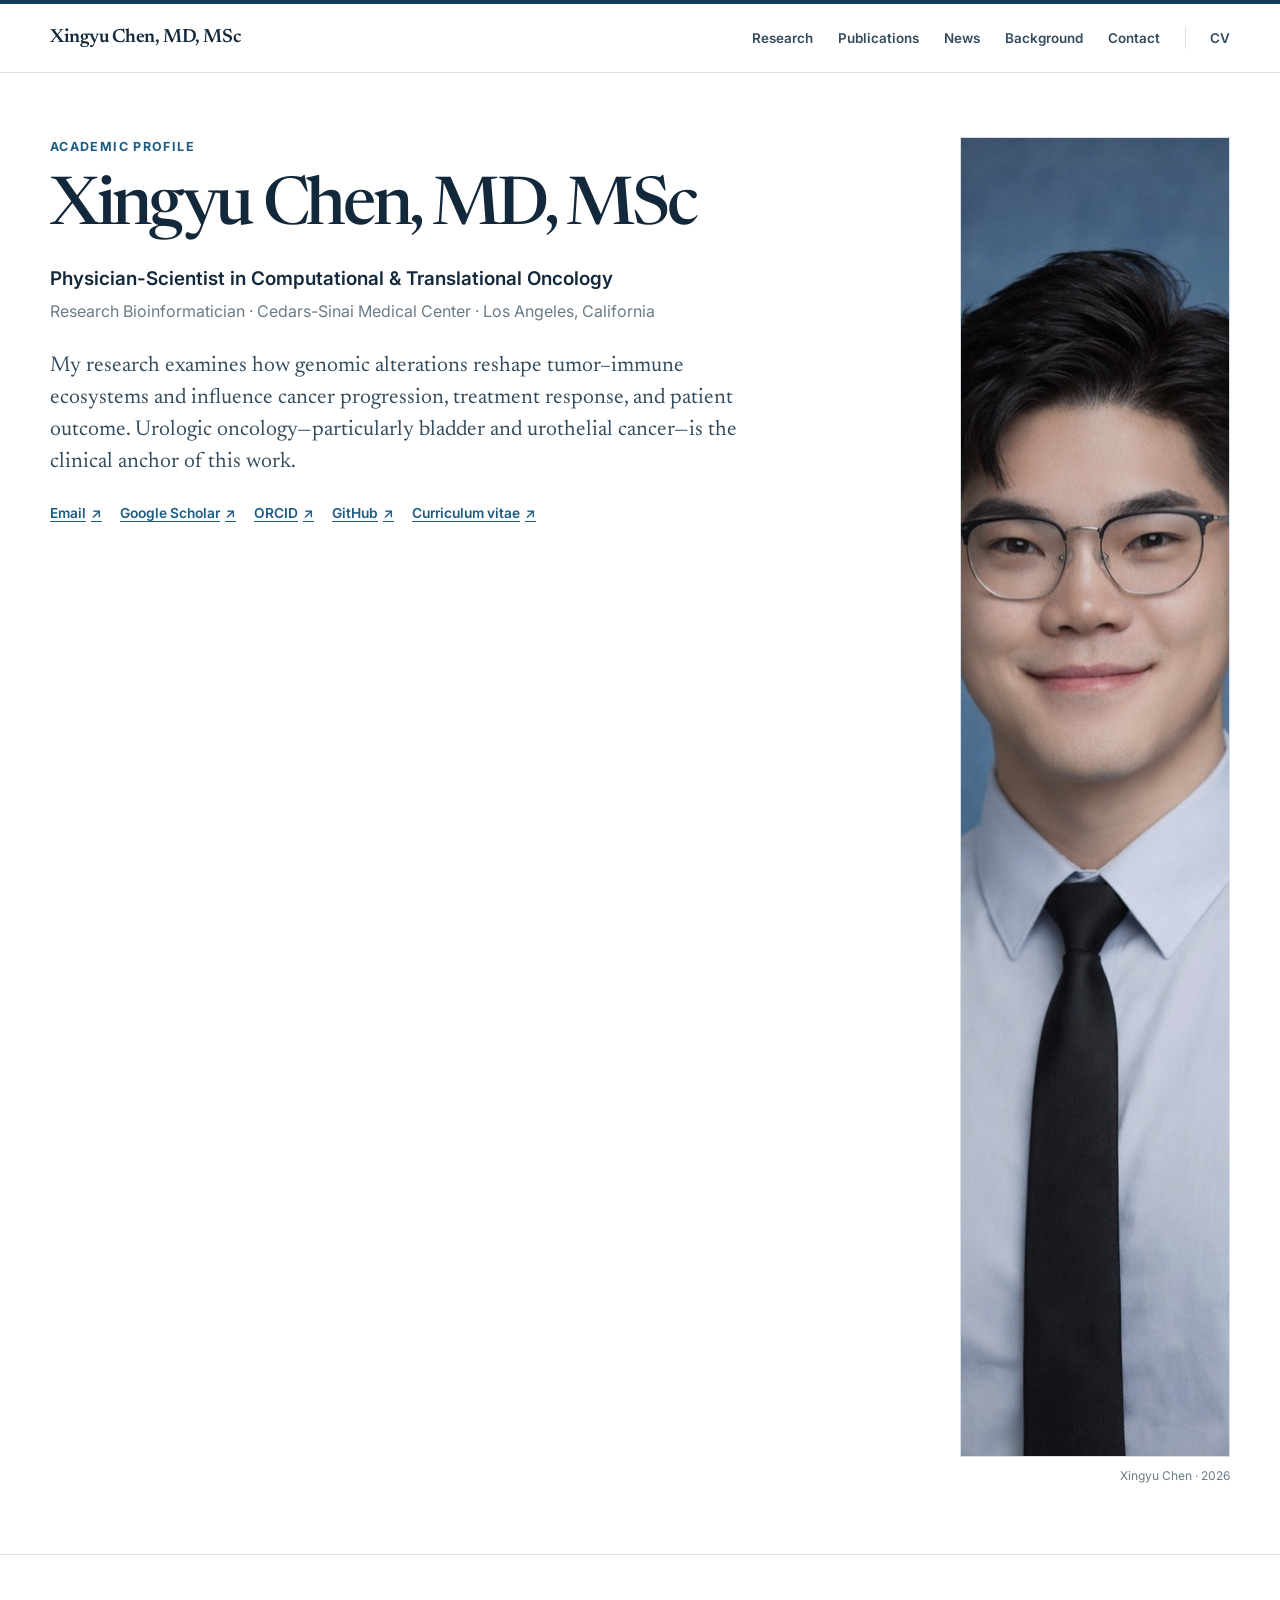
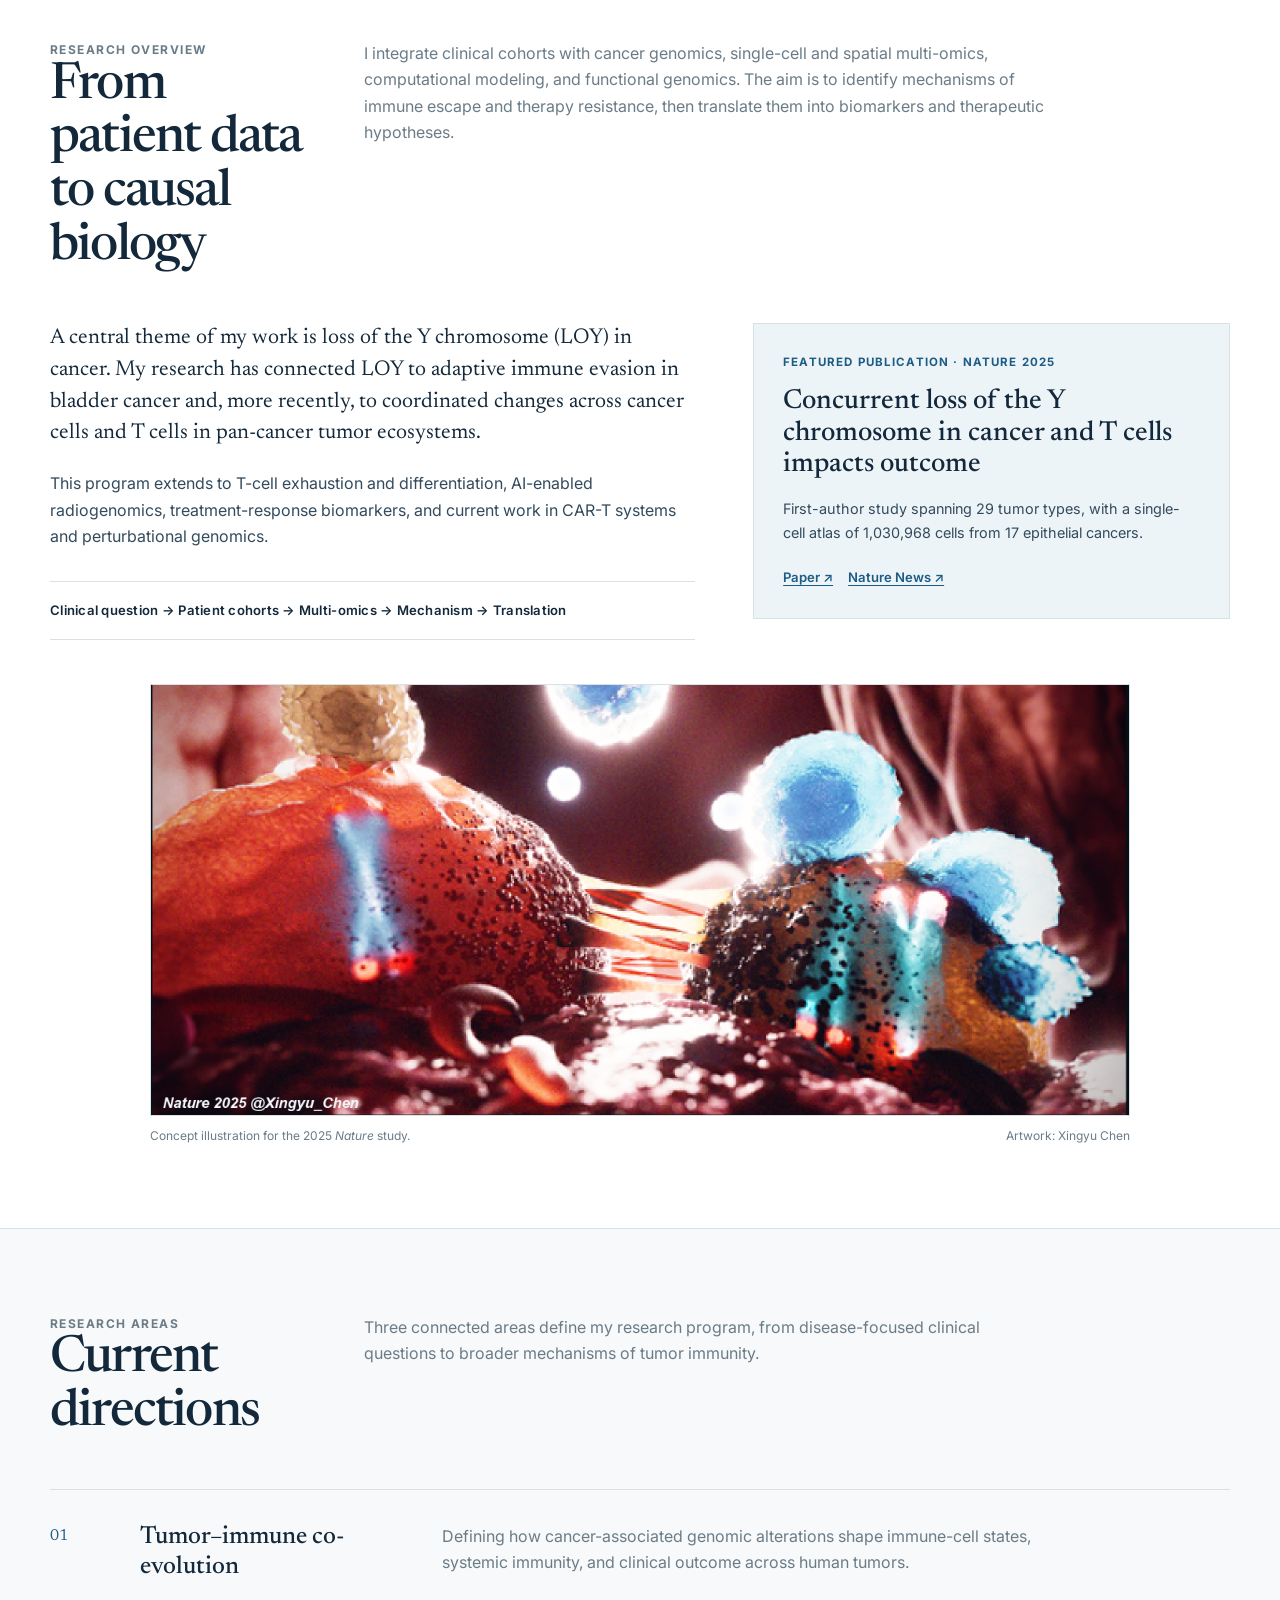
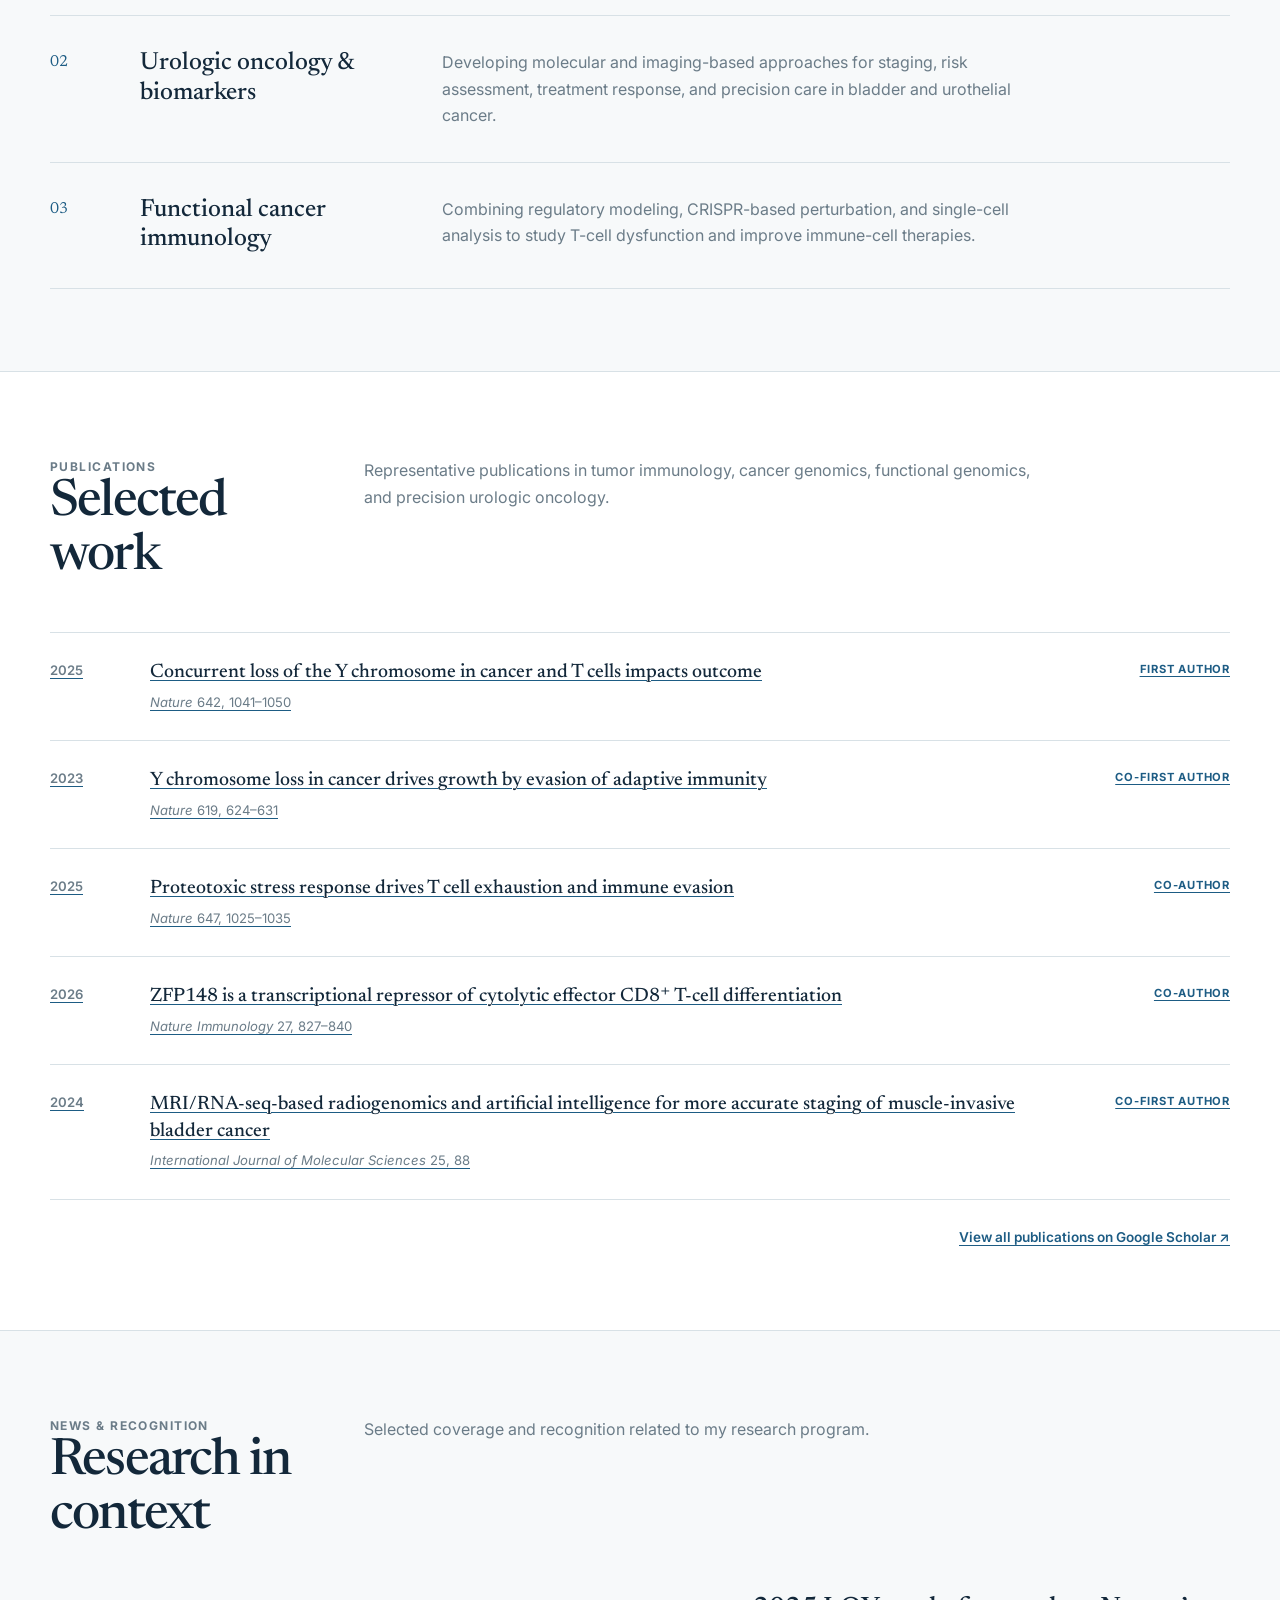
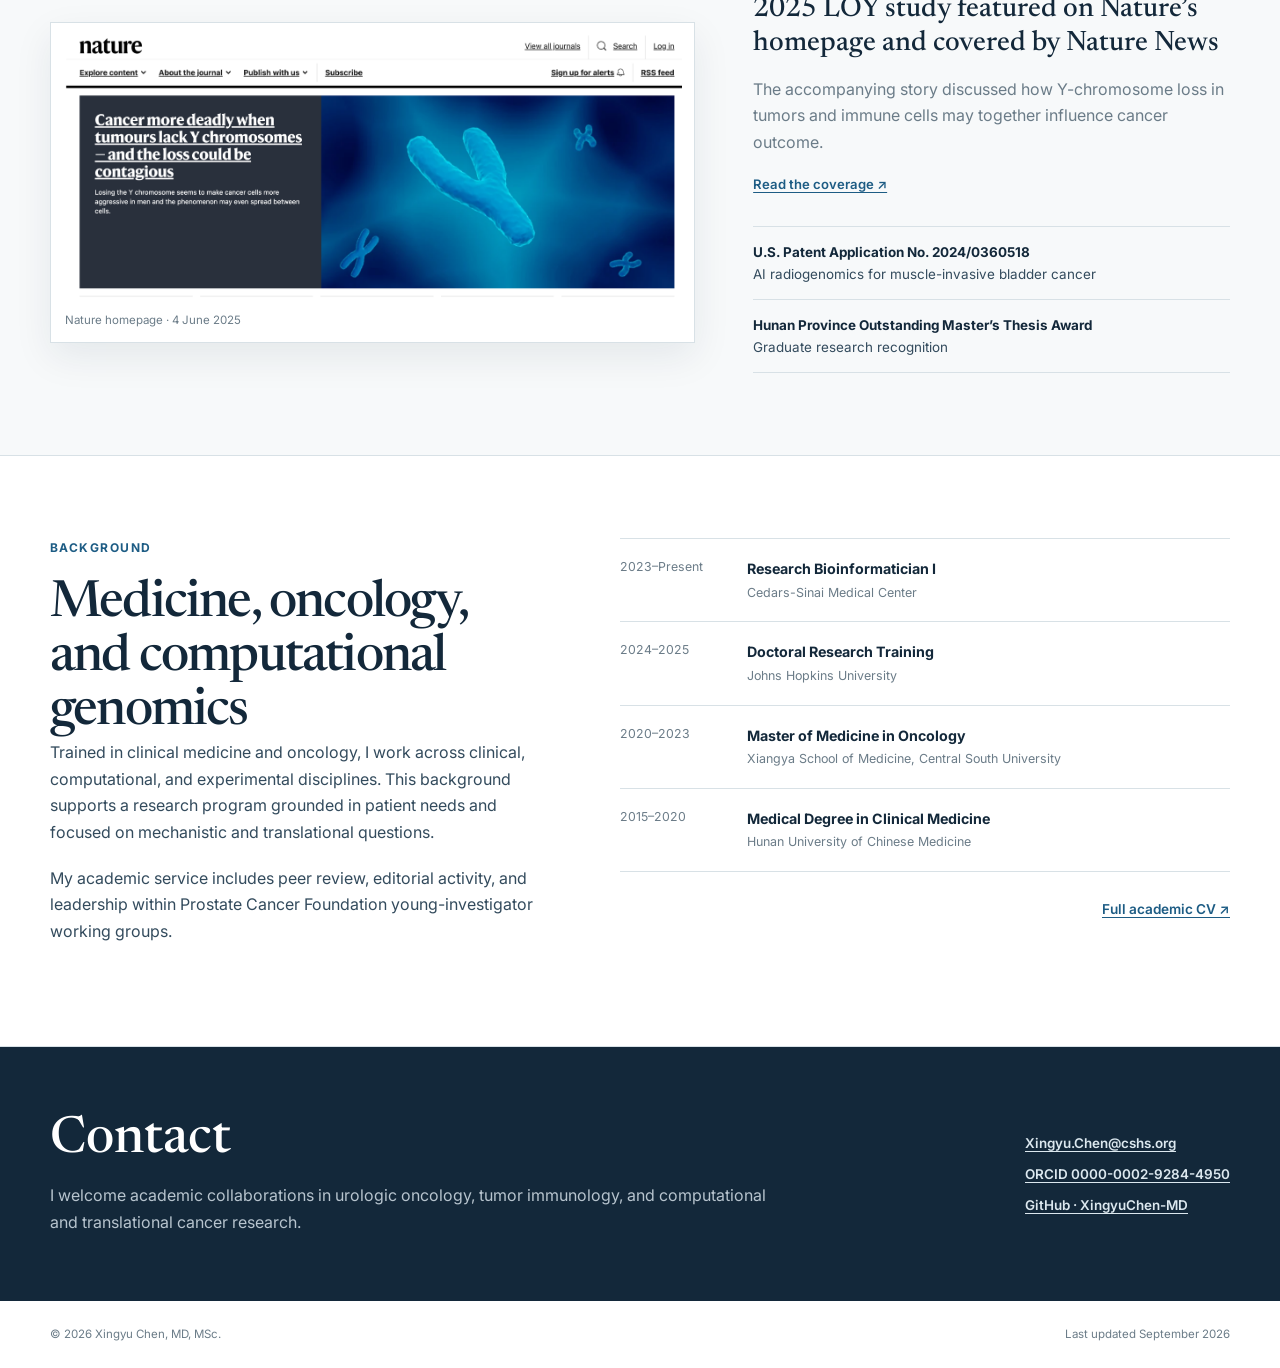
==== commit 29e96fe1: "Refine academic homepage image proportions and spacing" ====
--- a/index.html
+++ b/index.html
@@ -1,6 +1,28 @@
 <!DOCTYPE html>
-<html lang="en"><head><meta charset="utf-8"><meta name="viewport" content="width=device-width, initial-scale=1"><link rel="stylesheet" href="/app/globals.css" data-rsc-css-href="/app/globals.css" data-precedence="vite-rsc/importer-resources"><link rel="modulepreload" fetchpriority="low" href="/@id/__x00__virtual:vite-rsc/entry-browser"><link rel="preload" href="https://fonts.googleapis.com/css2?family=Inter:wght@400;500;600;700&amp;family=Newsreader:opsz,wght@6..72,400;6..72,500;6..72,600&amp;display=swap" as="style"><title>Xingyu Chen, MD, MSc | Academic Profile</title><meta name="description" content="Physician-scientist in computational and translational oncology, cancer genomics, and tumor immunology."><meta property="og:title" content="Xingyu Chen, MD, MSc"><meta property="og:description" content="Physician-scientist in computational and translational oncology."><meta property="og:url" content="https://xingyuchen.org"><meta property="og:type" content="website"><meta property="og:image" content="https://xingyuchen.org/og.png"><meta property="og:image:width" content="1200"><meta property="og:image:height" content="630"><meta property="og:image:alt" content="Xingyu Chen, MD, MSc — academic profile."><meta name="twitter:card" content="summary_large_image"><meta name="twitter:title" content="Xingyu Chen, MD, MSc"><meta name="twitter:description" content="Physician-scientist in computational and translational oncology."><meta name="twitter:image" content="https://xingyuchen.org/og.png"><link rel="canonical" href="https://xingyuchen.org"><link rel="preconnect" href="https://fonts.googleapis.com"><link rel="preconnect" href="https://fonts.gstatic.com" crossorigin="anonymous"><link href="https://fonts.googleapis.com/css2?family=Inter:wght@400;500;600;700&amp;family=Newsreader:opsz,wght@6..72,400;6..72,500;6..72,600&amp;display=swap" rel="stylesheet"><script>Object.assign(((self[Symbol.for("vinext.navigationRuntime")]??={bootstrap:{routeManifest:null},functions:{}}).bootstrap.rsc??={rsc:[]}),{params:{},nav:{"pathname":"/","searchParams":[]}})</script><link rel="modulepreload" href="/@id/__x00__virtual:vite-rsc/entry-browser">
-</head><body><style>
+<html lang="en">
+<head>
+  <meta charset="utf-8" />
+  <meta name="viewport" content="width=device-width, initial-scale=1" />
+  <meta name="description" content="Xingyu Chen, MD, MSc — physician-scientist in computational and translational oncology, cancer genomics, and tumor immunology." />
+  <meta name="theme-color" content="#ffffff" />
+  <title>Xingyu Chen, MD, MSc | Academic Profile</title>
+  <link rel="icon" href="favicon.svg" type="image/svg+xml" />
+  <link rel="canonical" href="https://xingyuchen.org/" />
+  <meta property="og:type" content="website" />
+  <meta property="og:url" content="https://xingyuchen.org/" />
+  <meta property="og:title" content="Xingyu Chen, MD, MSc" />
+  <meta property="og:description" content="Physician-scientist in computational and translational oncology." />
+  <meta property="og:image" content="https://xingyuchen.org/og.png" />
+  <meta name="twitter:card" content="summary_large_image" />
+  <meta name="twitter:title" content="Xingyu Chen, MD, MSc" />
+  <meta name="twitter:description" content="Physician-scientist in computational and translational oncology." />
+  <meta name="twitter:image" content="https://xingyuchen.org/og.png" />
+
+  <link rel="preconnect" href="https://fonts.googleapis.com">
+  <link rel="preconnect" href="https://fonts.gstatic.com" crossorigin>
+  <link href="https://fonts.googleapis.com/css2?family=Inter:wght@400;500;600;700&amp;family=Newsreader:opsz,wght@6..72,400;6..72,500;6..72,600&amp;display=swap" rel="stylesheet">
+
+  <style>
     :root {
       --ink: #13283a;
       --body: #334b5d;
@@ -11,7 +33,7 @@
       --line: #d8e1e6;
       --paper: #ffffff;
       --soft: #f7f9fa;
-      --max: 1120px;
+      --max: 1180px;
       --serif: "Newsreader", Georgia, serif;
       --sans: "Inter", system-ui, -apple-system, BlinkMacSystemFont, "Segoe UI", sans-serif;
     }
@@ -49,17 +71,17 @@
     .nav-cv { padding-left: 24px; border-left: 1px solid var(--line); }
     .menu { display: none; padding: 8px; color: var(--ink); border: 0; background: transparent; cursor: pointer; }
 
-    .hero { padding: 88px 0 82px; border-bottom: 1px solid var(--line); }
-    .hero-grid { display: grid; grid-template-columns: minmax(0, 1fr) 330px; gap: clamp(60px, 9vw, 118px); align-items: center; }
+    .hero { padding: 64px 0 68px; border-bottom: 1px solid var(--line); }
+    .hero-grid { display: grid; grid-template-columns: minmax(0, 1fr) 270px; gap: clamp(52px, 7vw, 88px); align-items: start; }
     .hero-label { margin: 0 0 18px; color: var(--blue); font-size: .78rem; font-weight: 700; letter-spacing: .11em; text-transform: uppercase; }
-    .hero h1 { margin: 0; color: var(--ink); font: 500 clamp(3.3rem, 6.7vw, 5.75rem)/.97 var(--serif); letter-spacing: -.055em; }
+    .hero h1 { max-width: 780px; margin: 0; color: var(--ink); font: 500 clamp(3.25rem, 5.2vw, 4.65rem)/1 var(--serif); letter-spacing: -.05em; }
     .hero-role { margin: 21px 0 0; color: var(--ink); font-size: 1.18rem; font-weight: 600; }
     .hero-affiliation { margin: 4px 0 0; color: var(--muted); }
-    .hero-intro { max-width: 720px; margin: 30px 0 0; color: var(--body); font: 400 clamp(1.18rem, 2vw, 1.45rem)/1.5 var(--serif); }
-    .profile-links { display: flex; flex-wrap: wrap; gap: 8px 18px; margin: 29px 0 0; font-size: .86rem; font-weight: 600; }
+    .hero-intro { max-width: 700px; margin: 25px 0 0; color: var(--body); font: 400 clamp(1.12rem, 1.7vw, 1.34rem)/1.5 var(--serif); }
+    .profile-links { display: flex; flex-wrap: wrap; gap: 8px 18px; margin: 24px 0 0; font-size: .86rem; font-weight: 600; }
     .profile-links a { display: inline-flex; align-items: center; gap: 5px; }
     .portrait { margin: 0; }
-    .portrait img { width: 100%; aspect-ratio: 4 / 5; object-fit: cover; object-position: 50% 17%; border: 1px solid var(--line); filter: saturate(.88); }
+    .portrait img { width: 100%; aspect-ratio: 3 / 4; object-fit: cover; object-position: 50% 13%; border: 1px solid var(--line); filter: saturate(.86) contrast(.98); }
     .portrait figcaption { margin: 9px 0 0; color: var(--muted); font-size: .75rem; text-align: right; }
 
     .section { padding: 82px 0; border-bottom: 1px solid var(--line); }
@@ -78,8 +100,8 @@
     .featured-paper h3 { margin: 14px 0 16px; color: var(--ink); font: 500 1.72rem/1.16 var(--serif); }
     .featured-paper p { margin: 0; color: var(--body); font-size: .9rem; }
     .paper-links { display: flex; flex-wrap: wrap; gap: 15px; margin: 22px 0 0; font-size: .82rem; font-weight: 600; }
-    .research-figure { margin: 48px 0 0; }
-    .research-figure img { width: 100%; aspect-ratio: 16 / 7; object-fit: cover; object-position: center; border: 1px solid var(--line); background: #071017; }
+    .research-figure { max-width: 980px; margin: 44px auto 0; }
+    .research-figure img { width: 100%; height: auto; aspect-ratio: 2486 / 1095; object-fit: contain; border: 1px solid var(--line); background: #071017; }
     .research-figure figcaption { display: flex; justify-content: space-between; gap: 22px; margin: 10px 0 0; color: var(--muted); font-size: .75rem; }
 
     .area-list { border-top: 1px solid var(--line); }
@@ -97,8 +119,8 @@
     .pub-footer { display: flex; justify-content: flex-end; margin: 26px 0 0; font-size: .85rem; font-weight: 600; }
 
     .news-grid { display: grid; grid-template-columns: minmax(0, 1.15fr) minmax(280px, .85fr); gap: 58px; align-items: center; }
-    .nature-shot { margin: 0; padding: 10px; border: 1px solid var(--line); background: #fff; }
-    .nature-shot img { width: 100%; aspect-ratio: 2.32 / 1; object-fit: cover; }
+    .nature-shot { margin: 0; padding: 12px; border: 1px solid var(--line); background: #fff; box-shadow: 0 14px 36px rgba(19, 40, 58, .08); }
+    .nature-shot img { width: 100%; height: auto; aspect-ratio: 591 / 255; object-fit: contain; }
     .nature-shot figcaption { margin: 9px 2px 0; color: var(--muted); font-size: .72rem; }
     .news-copy h3 { margin: 0; color: var(--ink); font: 500 1.75rem/1.22 var(--serif); }
     .news-copy p { margin: 16px 0 0; color: var(--muted); }
@@ -126,7 +148,7 @@
     .footer-inner { display: flex; justify-content: space-between; gap: 24px; }
 
     @media (max-width: 900px) {
-      .hero-grid { grid-template-columns: minmax(0, 1fr) 280px; gap: 48px; }
+      .hero-grid { grid-template-columns: minmax(0, 1fr) 230px; gap: 42px; }
       .section-head { grid-template-columns: 210px minmax(0, 1fr); gap: 36px; }
       .overview-grid, .news-grid { gap: 38px; }
       .area { grid-template-columns: 46px 220px minmax(0, 1fr); gap: 24px; }
@@ -141,10 +163,10 @@
       .nav-links.open { display: grid; }
       .nav-links a { padding: 11px 0; }
       .nav-cv { padding-left: 0; border-left: 0; }
-      .hero { padding: 58px 0; }
+      .hero { padding: 48px 0 54px; }
       .hero-grid { grid-template-columns: 1fr; gap: 42px; }
       .hero h1 { font-size: clamp(3.25rem, 15vw, 4.8rem); }
-      .portrait { width: min(100%, 390px); }
+      .portrait { width: min(78%, 320px); }
       .section { padding: 62px 0; }
       .section-head, .overview-grid, .news-grid, .background-grid { grid-template-columns: 1fr; }
       .section-head { gap: 18px; margin-bottom: 36px; }
@@ -159,7 +181,7 @@
     @media (max-width: 460px) {
       .container { width: min(calc(100% - 26px), var(--max)); }
       .brand { font-size: 1.05rem; }
-      .hero h1 { font-size: 3.35rem; }
+      .hero h1 { font-size: clamp(2.85rem, 14vw, 3.35rem); }
       .hero-role { font-size: 1.02rem; }
       .profile-links { display: grid; gap: 9px; }
       .research-figure img { aspect-ratio: 4 / 3; }
@@ -174,7 +196,10 @@
       html { scroll-behavior: auto; }
       *, *::before, *::after { transition-duration: .01ms !important; }
     }
-  </style><div>
+  </style>
+</head>
+
+<body>
   <a class="skip-link" href="#main">Skip to main content</a>
 
   <header class="site-header" id="navWrap">
@@ -189,7 +214,7 @@
         <a class="nav-cv" href="docs/Xingyu_Chen_CV.pdf" target="_blank" rel="noopener">CV</a>
       </nav>
       <button class="menu" id="menuBtn" type="button" aria-label="Open menu" aria-expanded="false">
-        <svg width="23" height="23" viewBox="0 0 24 24" fill="none" stroke="currentColor" stroke-width="1.8" aria-hidden="true"><path d="M4 7h16M4 12h16M4 17h16"></path></svg>
+        <svg width="23" height="23" viewBox="0 0 24 24" fill="none" stroke="currentColor" stroke-width="1.8" aria-hidden="true"><path d="M4 7h16M4 12h16M4 17h16"/></svg>
       </button>
     </div>
   </header>
@@ -212,7 +237,7 @@
           </div>
         </div>
         <figure class="portrait">
-          <img src="images/xingyu-chen-portrait.jpg" alt="Portrait of Xingyu Chen" width="880" height="1320" decoding="async" fetchpriority="high">
+          <img src="images/xingyu-chen-portrait.jpg" alt="Portrait of Xingyu Chen" width="880" height="1320" decoding="async" fetchpriority="high" />
           <figcaption>Xingyu Chen · 2026</figcaption>
         </figure>
       </div>
@@ -243,7 +268,7 @@
         </div>
 
         <figure class="research-figure">
-          <img src="images/tumor-immune-ecosystem.png" alt="Concept illustration for the 2025 Nature study on loss of the Y chromosome in cancer and T cells" width="2486" height="1095" loading="lazy" decoding="async">
+          <img src="images/tumor-immune-ecosystem.png" alt="Concept illustration for the 2025 Nature study on loss of the Y chromosome in cancer and T cells" width="2486" height="1095" loading="lazy" decoding="async" />
           <figcaption><span>Concept illustration for the 2025 <em>Nature</em> study.</span><span>Artwork: Xingyu Chen</span></figcaption>
         </figure>
       </div>
@@ -304,7 +329,7 @@
         </div>
         <div class="news-grid">
           <figure class="nature-shot">
-            <img src="images/nature-homepage-feature.svg" alt="Nature homepage featuring coverage of the 2025 Y-chromosome loss study" width="591" height="255" loading="lazy" decoding="async">
+            <img src="images/nature-homepage-feature.svg" alt="Nature homepage featuring coverage of the 2025 Y-chromosome loss study" width="591" height="255" loading="lazy" decoding="async" />
             <figcaption>Nature homepage · 4 June 2025</figcaption>
           </figure>
           <div class="news-copy">
@@ -352,5 +377,19 @@
 
   <footer><div class="container footer-inner"><div>© 2026 Xingyu Chen, MD, MSc.</div><div>Last updated September 2026</div></div></footer>
 
-  
-</div><script type="module" src="/@id/__x00__virtual:vite-rsc/entry-browser" id="_R_" async=""></script><script>((self[Symbol.for("vinext.navigationRuntime")]??={bootstrap:{routeManifest:null},functions:{}}).bootstrap.rsc??={rsc:[]}).rsc.push(":N1788508115898\n")</script><script>((self[Symbol.for("vinext.navigationRuntime")]??={bootstrap:{routeManifest:null},functions:{}}).bootstrap.rsc??={rsc:[]}).rsc.push("2:{\"name\":\"PageInvoker\",\"key\":null,\"env\":\"Server\",\"stack\":[],\"props\":{}}\n")</script><script>((self[Symbol.for("vinext.navigationRuntime")]??={bootstrap:{routeManifest:null},functions:{}}).bootstrap.rsc??={rsc:[]}).rsc.push("3:{\"name\":\"AwaitAppRenderDependencies\",\"key\":null,\"env\":\"Server\",\"owner\":\"$2\",\"stack\":[],\"props\":{}}\n")</script><script>((self[Symbol.for("vinext.navigationRuntime")]??={bootstrap:{routeManifest:null},functions:{}}).bootstrap.rsc??={rsc:[]}).rsc.push("5:{\"name\":\"AwaitAppRenderDependencies\",\"key\":null,\"env\":\"Server\",\"stack\":[],\"props\":{}}\n")</script><script>((self[Symbol.for("vinext.navigationRuntime")]??={bootstrap:{routeManifest:null},functions:{}}).bootstrap.rsc??={rsc:[]}).rsc.push("7:{\"name\":\"AwaitAppRenderDependencies\",\"key\":null,\"env\":\"Server\",\"stack\":[],\"props\":{}}\n")</script><script>((self[Symbol.for("vinext.navigationRuntime")]??={bootstrap:{routeManifest:null},functions:{}}).bootstrap.rsc??={rsc:[]}).rsc.push("1:D{\"time\":0}\n")</script><script>((self[Symbol.for("vinext.navigationRuntime")]??={bootstrap:{routeManifest:null},functions:{}}).bootstrap.rsc??={rsc:[]}).rsc.push("1:D\"$2\"\n")</script><script>((self[Symbol.for("vinext.navigationRuntime")]??={bootstrap:{routeManifest:null},functions:{}}).bootstrap.rsc??={rsc:[]}).rsc.push("1:D\"$3\"\n")</script><script>((self[Symbol.for("vinext.navigationRuntime")]??={bootstrap:{routeManifest:null},functions:{}}).bootstrap.rsc??={rsc:[]}).rsc.push("4:D{\"time\":0}\n")</script><script>((self[Symbol.for("vinext.navigationRuntime")]??={bootstrap:{routeManifest:null},functions:{}}).bootstrap.rsc??={rsc:[]}).rsc.push("4:D\"$5\"\n")</script><script>((self[Symbol.for("vinext.navigationRuntime")]??={bootstrap:{routeManifest:null},functions:{}}).bootstrap.rsc??={rsc:[]}).rsc.push("6:D{\"time\":0}\n")</script><script>((self[Symbol.for("vinext.navigationRuntime")]??={bootstrap:{routeManifest:null},functions:{}}).bootstrap.rsc??={rsc:[]}).rsc.push("6:D\"$7\"\n")</script><script>((self[Symbol.for("vinext.navigationRuntime")]??={bootstrap:{routeManifest:null},functions:{}}).bootstrap.rsc??={rsc:[]}).rsc.push("0:{\"page:/\":\"$L1\",\"layout:/\":\"$L4\",\"route:/\":\"$L6\",\"__route\":\"route:/\",\"__interceptionContext\":null,\"__layoutIds\":[\"layout:/\"],\"__rootLayout\":\"/\",\"__bfcacheSegmentIdentities\":{\"layout:/\":\"[\\\"layout\\\",\\\"layout:/\\\",\\\"root-boundary:/\\\",\\\"\\\"]\",\"page:/\":\"[\\\"page\\\",\\\"page:/\\\",\\\"root-boundary:/\\\",\\\"\\\"]\"},\"__srcPage\":[\"page\"],\"__layoutFlags\":{\"layout:/\":\"s\"},\"__artifactCompatibility\":{\"schemaVersion\":1,\"graphVersion\":\"app-route-graph:1177fd80f83fa7b0\",\"deploymentVersion\":\"8d66b396-9326-4e29-a3fc-7114628fee54\",\"appElementsSchemaVersion\":1,\"rscPayloadSchemaVersion\":1,\"rootBoundaryId\":\"/\",\"renderEpoch\":null},\"__dynamicStaleTime\":0}\n")</script><script>((self[Symbol.for("vinext.navigationRuntime")]??={bootstrap:{routeManifest:null},functions:{}}).bootstrap.rsc??={rsc:[]}).rsc.push("18:I[\"/@id/__x00__virtual:vite-rsc/client-in-server-package-proxy/%2FUsers%2Fxingyu%2FDocuments%2FCodex%2F2026-08-31%2Fhttps-github-com-xingyuchen-md-xingyuchen-2%2Fsite%2Fnode_modules%2F.pnpm%2Fvinext%401.0.0-beta.5_%40vitejs%2Bplugin-react%406.0.2_vite%408.0.13_%40types%2Bnode%4022.19.19_esbuild_f5f46f6d3ae64366e0f37fed0d3633cf%2Fnode_modules%2Fvinext%2Fdist%2Fshims%2Fslot.js$$cache=0zkd3k4y2wgb\",[],\"Children\",1]\n")</script><script>((self[Symbol.for("vinext.navigationRuntime")]??={bootstrap:{routeManifest:null},functions:{}}).bootstrap.rsc??={rsc:[]}).rsc.push("2f:I[\"/@id/__x00__virtual:vite-rsc/client-in-server-package-proxy/%2FUsers%2Fxingyu%2FDocuments%2FCodex%2F2026-08-31%2Fhttps-github-com-xingyuchen-md-xingyuchen-2%2Fsite%2Fnode_modules%2F.pnpm%2Fvinext%401.0.0-beta.5_%40vitejs%2Bplugin-react%406.0.2_vite%408.0.13_%40types%2Bnode%4022.19.19_esbuild_f5f46f6d3ae64366e0f37fed0d3633cf%2Fnode_modules%2Fvinext%2Fdist%2Fshims%2Ferror-boundary.js$$cache=0zkd3k4y2wgb\",[],\"GlobalErrorBoundary\",1]\n")</script><script>((self[Symbol.for("vinext.navigationRuntime")]??={bootstrap:{routeManifest:null},functions:{}}).bootstrap.rsc??={rsc:[]}).rsc.push("30:I[\"/@id/__x00__virtual:vite-rsc/client-in-server-package-proxy/%2FUsers%2Fxingyu%2FDocuments%2FCodex%2F2026-08-31%2Fhttps-github-com-xingyuchen-md-xingyuchen-2%2Fsite%2Fnode_modules%2F.pnpm%2Fvinext%401.0.0-beta.5_%40vitejs%2Bplugin-react%406.0.2_vite%408.0.13_%40types%2Bnode%4022.19.19_esbuild_f5f46f6d3ae64366e0f37fed0d3633cf%2Fnode_modules%2Fvinext%2Fdist%2Fshims%2Fdefault-global-error.js$$cache=0zkd3k4y2wgb\",[],\"default\",1]\n")</script><script>((self[Symbol.for("vinext.navigationRuntime")]??={bootstrap:{routeManifest:null},functions:{}}).bootstrap.rsc??={rsc:[]}).rsc.push("32:I[\"/@id/__x00__virtual:vite-rsc/client-in-server-package-proxy/%2FUsers%2Fxingyu%2FDocuments%2FCodex%2F2026-08-31%2Fhttps-github-com-xingyuchen-md-xingyuchen-2%2Fsite%2Fnode_modules%2F.pnpm%2Fvinext%401.0.0-beta.5_%40vitejs%2Bplugin-react%406.0.2_vite%408.0.13_%40types%2Bnode%4022.19.19_esbuild_f5f46f6d3ae64366e0f37fed0d3633cf%2Fnode_modules%2Fvinext%2Fdist%2Fshims%2Ferror-boundary.js$$cache=0zkd3k4y2wgb\",[],\"ErrorBoundary\",1]\n")</script><script>((self[Symbol.for("vinext.navigationRuntime")]??={bootstrap:{routeManifest:null},functions:{}}).bootstrap.rsc??={rsc:[]}).rsc.push("34:I[\"/@id/__x00__virtual:vite-rsc/client-in-server-package-proxy/%2FUsers%2Fxingyu%2FDocuments%2FCodex%2F2026-08-31%2Fhttps-github-com-xingyuchen-md-xingyuchen-2%2Fsite%2Fnode_modules%2F.pnpm%2Fvinext%401.0.0-beta.5_%40vitejs%2Bplugin-react%406.0.2_vite%408.0.13_%40types%2Bnode%4022.19.19_esbuild_f5f46f6d3ae64366e0f37fed0d3633cf%2Fnode_modules%2Fvinext%2Fdist%2Fshims%2Flayout-segment-context.js$$cache=0zkd3k4y2wgb\",[],\"LayoutSegmentProvider\",1]\n")</script><script>((self[Symbol.for("vinext.navigationRuntime")]??={bootstrap:{routeManifest:null},functions:{}}).bootstrap.rsc??={rsc:[]}).rsc.push("36:I[\"/@id/__x00__virtual:vite-rsc/client-in-server-package-proxy/%2FUsers%2Fxingyu%2FDocuments%2FCodex%2F2026-08-31%2Fhttps-github-com-xingyuchen-md-xingyuchen-2%2Fsite%2Fnode_modules%2F.pnpm%2Fvinext%401.0.0-beta.5_%40vitejs%2Bplugin-react%406.0.2_vite%408.0.13_%40types%2Bnode%4022.19.19_esbuild_f5f46f6d3ae64366e0f37fed0d3633cf%2Fnode_modules%2Fvinext%2Fdist%2Fshims%2Fslot.js$$cache=0zkd3k4y2wgb\",[],\"Slot\",1]\n")</script><script>((self[Symbol.for("vinext.navigationRuntime")]??={bootstrap:{routeManifest:null},functions:{}}).bootstrap.rsc??={rsc:[]}).rsc.push("38:I[\"/@id/__x00__virtual:vite-rsc/client-in-server-package-proxy/%2FUsers%2Fxingyu%2FDocuments%2FCodex%2F2026-08-31%2Fhttps-github-com-xingyuchen-md-xingyuchen-2%2Fsite%2Fnode_modules%2F.pnpm%2Fvinext%401.0.0-beta.5_%40vitejs%2Bplugin-react%406.0.2_vite%408.0.13_%40types%2Bnode%4022.19.19_esbuild_f5f46f6d3ae64366e0f37fed0d3633cf%2Fnode_modules%2Fvinext%2Fdist%2Fshims%2Ferror-boundary.js$$cache=0zkd3k4y2wgb\",[],\"NotFoundBoundary\",1]\n")</script><script>((self[Symbol.for("vinext.navigationRuntime")]??={bootstrap:{routeManifest:null},functions:{}}).bootstrap.rsc??={rsc:[]}).rsc.push("43:I[\"/@id/__x00__virtual:vite-rsc/client-in-server-package-proxy/%2FUsers%2Fxingyu%2FDocuments%2FCodex%2F2026-08-31%2Fhttps-github-com-xingyuchen-md-xingyuchen-2%2Fsite%2Fnode_modules%2F.pnpm%2Fvinext%401.0.0-beta.5_%40vitejs%2Bplugin-react%406.0.2_vite%408.0.13_%40types%2Bnode%4022.19.19_esbuild_f5f46f6d3ae64366e0f37fed0d3633cf%2Fnode_modules%2Fvinext%2Fdist%2Fshims%2Fapp-router-scroll.js$$cache=0zkd3k4y2wgb\",[],\"AppRouterScrollTarget\",1]\n")</script><script>((self[Symbol.for("vinext.navigationRuntime")]??={bootstrap:{routeManifest:null},functions:{}}).bootstrap.rsc??={rsc:[]}).rsc.push("45:I[\"/@id/__x00__virtual:vite-rsc/client-in-server-package-proxy/%2FUsers%2Fxingyu%2FDocuments%2FCodex%2F2026-08-31%2Fhttps-github-com-xingyuchen-md-xingyuchen-2%2Fsite%2Fnode_modules%2F.pnpm%2Fvinext%401.0.0-beta.5_%40vitejs%2Bplugin-react%406.0.2_vite%408.0.13_%40types%2Bnode%4022.19.19_esbuild_f5f46f6d3ae64366e0f37fed0d3633cf%2Fnode_modules%2Fvinext%2Fdist%2Fshims%2Ferror-boundary.js$$cache=0zkd3k4y2wgb\",[],\"RedirectBoundary\",1]\n")</script><script>((self[Symbol.for("vinext.navigationRuntime")]??={bootstrap:{routeManifest:null},functions:{}}).bootstrap.rsc??={rsc:[]}).rsc.push(":HL[\"https://fonts.googleapis.com/css2?family=Inter:wght@400;500;600;700\u0026family=Newsreader:opsz,wght@6..72,400;6..72,500;6..72,600\u0026display=swap\",\"style\"     ]\n")</script><script>((self[Symbol.for("vinext.navigationRuntime")]??={bootstrap:{routeManifest:null},functions:{}}).bootstrap.rsc??={rsc:[]}).rsc.push("8:{\"name\":\"AppComponentDependencyBarrier\",\"key\":null,\"env\":\"Server\",\"stack\":[],\"props\":{}}\n")</script><script>((self[Symbol.for("vinext.navigationRuntime")]??={bootstrap:{routeManifest:null},functions:{}}).bootstrap.rsc??={rsc:[]}).rsc.push("a:{\"name\":\"\",\"key\":null,\"env\":\"Server\",\"owner\":\"$8\",\"stack\":[[\"default\",\"/Users/xingyu/Documents/Codex/2026-08-31/https-github-com-xingyuchen-md-xingyuchen-2/site/app/layout.tsx\",89,26,85,3,false]],\"props\":{}}\n")</script><script>((self[Symbol.for("vinext.navigationRuntime")]??={bootstrap:{routeManifest:null},functions:{}}).bootstrap.rsc??={rsc:[]}).rsc.push("e:I[\"/@id/__x00__virtual:vite-rsc/client-in-server-package-proxy/%2FUsers%2Fxingyu%2FDocuments%2FCodex%2F2026-08-31%2Fhttps-github-com-xingyuchen-md-xingyuchen-2%2Fsite%2Fnode_modules%2F.pnpm%2Fvinext%401.0.0-beta.5_%40vitejs%2Bplugin-react%406.0.2_vite%408.0.13_%40types%2Bnode%4022.19.19_esbuild_f5f46f6d3ae64366e0f37fed0d3633cf%2Fnode_modules%2Fvinext%2Fdist%2Fshims%2Fslot.js$$cache=0zkd3k4y2wgb\",[],\"Children\",1]\n")</script><script>((self[Symbol.for("vinext.navigationRuntime")]??={bootstrap:{routeManifest:null},functions:{}}).bootstrap.rsc??={rsc:[]}).rsc.push("f:{}\n")</script><script>((self[Symbol.for("vinext.navigationRuntime")]??={bootstrap:{routeManifest:null},functions:{}}).bootstrap.rsc??={rsc:[]}).rsc.push("10:[]\n")</script><script>((self[Symbol.for("vinext.navigationRuntime")]??={bootstrap:{routeManifest:null},functions:{}}).bootstrap.rsc??={rsc:[]}).rsc.push("c:{\"name\":\"RootLayout\",\"key\":null,\"env\":\"Server\",\"owner\":\"$8\",\"stack\":[[\"default\",\"/Users/xingyu/Documents/Codex/2026-08-31/https-github-com-xingyuchen-md-xingyuchen-2/site/app/layout.tsx\",93,26,85,3,false]],\"props\":{\"params\":\"$@d\",\"children\":[\"$\",\"$Le\",null,\"$f\",null,\"$10\",0]}}\n")</script><script>((self[Symbol.for("vinext.navigationRuntime")]??={bootstrap:{routeManifest:null},functions:{}}).bootstrap.rsc??={rsc:[]}).rsc.push("11:[[\"RootLayout\",\"/Users/xingyu/Documents/Codex/2026-08-31/https-github-com-xingyuchen-md-xingyuchen-2/site/app/layout.tsx\",34,25,33,1,false]]\n")</script><script>((self[Symbol.for("vinext.navigationRuntime")]??={bootstrap:{routeManifest:null},functions:{}}).bootstrap.rsc??={rsc:[]}).rsc.push("12:[[\"RootLayout\",\"/Users/xingyu/Documents/Codex/2026-08-31/https-github-com-xingyuchen-md-xingyuchen-2/site/app/layout.tsx\",36,30,33,1,false]]\n")</script><script>((self[Symbol.for("vinext.navigationRuntime")]??={bootstrap:{routeManifest:null},functions:{}}).bootstrap.rsc??={rsc:[]}).rsc.push("13:[[\"RootLayout\",\"/Users/xingyu/Documents/Codex/2026-08-31/https-github-com-xingyuchen-md-xingyuchen-2/site/app/layout.tsx\",37,20,33,1,false]]\n")</script><script>((self[Symbol.for("vinext.navigationRuntime")]??={bootstrap:{routeManifest:null},functions:{}}).bootstrap.rsc??={rsc:[]}).rsc.push("14:[[\"RootLayout\",\"/Users/xingyu/Documents/Codex/2026-08-31/https-github-com-xingyuchen-md-xingyuchen-2/site/app/layout.tsx\",45,20,33,1,false]]\n")</script><script>((self[Symbol.for("vinext.navigationRuntime")]??={bootstrap:{routeManifest:null},functions:{}}).bootstrap.rsc??={rsc:[]}).rsc.push("15:[[\"RootLayout\",\"/Users/xingyu/Documents/Codex/2026-08-31/https-github-com-xingyuchen-md-xingyuchen-2/site/app/layout.tsx\",54,20,33,1,false]]\n")</script><script>((self[Symbol.for("vinext.navigationRuntime")]??={bootstrap:{routeManifest:null},functions:{}}).bootstrap.rsc??={rsc:[]}).rsc.push("16:[[\"RootLayout\",\"/Users/xingyu/Documents/Codex/2026-08-31/https-github-com-xingyuchen-md-xingyuchen-2/site/app/layout.tsx\",66,29,33,1,false]]\n")</script><script>((self[Symbol.for("vinext.navigationRuntime")]??={bootstrap:{routeManifest:null},functions:{}}).bootstrap.rsc??={rsc:[]}).rsc.push("17:[]\n")</script><script>((self[Symbol.for("vinext.navigationRuntime")]??={bootstrap:{routeManifest:null},functions:{}}).bootstrap.rsc??={rsc:[]}).rsc.push("19:[]\n")</script><script>((self[Symbol.for("vinext.navigationRuntime")]??={bootstrap:{routeManifest:null},functions:{}}).bootstrap.rsc??={rsc:[]}).rsc.push("1b:{\"name\":\"MetadataHead\",\"key\":null,\"env\":\"Server\",\"stack\":[],\"props\":{\"metadata\":{\"metadataBase\":\"https://xingyuchen.org/\",\"description\":\"Physician-scientist in computational and translational oncology, cancer genomics, and tumor immunology.\",\"openGraph\":{\"title\":\"Xingyu Chen, MD, MSc\",\"description\":\"Physician-scientist in computational and translational oncology.\",\"type\":\"website\",\"url\":\"https://xingyuchen.org/\",\"images\":[{\"url\":\"/og.png\",\"width\":1200,\"height\":630,\"alt\":\"Xingyu Chen, MD, MSc — academic profile.\"}]},\"twitter\":{\"card\":\"summary_large_image\",\"title\":\"Xingyu Chen, MD, MSc\",\"description\":\"Physician-scientist in computational and translational oncology.\",\"images\":[\"/og.png\"]},\"alternates\":{\"canonical\":\"https://xingyuchen.org/\"},\"title\":\"Xingyu Chen, MD, MSc | Academic Profile\"},\"pathname\":\"/\",\"trailingSlash\":false}}\n")</script><script>((self[Symbol.for("vinext.navigationRuntime")]??={bootstrap:{routeManifest:null},functions:{}}).bootstrap.rsc??={rsc:[]}).rsc.push("1c:[]\n")</script><script>((self[Symbol.for("vinext.navigationRuntime")]??={bootstrap:{routeManifest:null},functions:{}}).bootstrap.rsc??={rsc:[]}).rsc.push("1d:[]\n")</script><script>((self[Symbol.for("vinext.navigationRuntime")]??={bootstrap:{routeManifest:null},functions:{}}).bootstrap.rsc??={rsc:[]}).rsc.push("1e:[]\n")</script><script>((self[Symbol.for("vinext.navigationRuntime")]??={bootstrap:{routeManifest:null},functions:{}}).bootstrap.rsc??={rsc:[]}).rsc.push("1f:[]\n")</script><script>((self[Symbol.for("vinext.navigationRuntime")]??={bootstrap:{routeManifest:null},functions:{}}).bootstrap.rsc??={rsc:[]}).rsc.push("20:[]\n")</script><script>((self[Symbol.for("vinext.navigationRuntime")]??={bootstrap:{routeManifest:null},functions:{}}).bootstrap.rsc??={rsc:[]}).rsc.push("21:[]\n")</script><script>((self[Symbol.for("vinext.navigationRuntime")]??={bootstrap:{routeManifest:null},functions:{}}).bootstrap.rsc??={rsc:[]}).rsc.push("22:[]\n")</script><script>((self[Symbol.for("vinext.navigationRuntime")]??={bootstrap:{routeManifest:null},functions:{}}).bootstrap.rsc??={rsc:[]}).rsc.push("23:[]\n")</script><script>((self[Symbol.for("vinext.navigationRuntime")]??={bootstrap:{routeManifest:null},functions:{}}).bootstrap.rsc??={rsc:[]}).rsc.push("24:[]\n")</script><script>((self[Symbol.for("vinext.navigationRuntime")]??={bootstrap:{routeManifest:null},functions:{}}).bootstrap.rsc??={rsc:[]}).rsc.push("25:[]\n")</script><script>((self[Symbol.for("vinext.navigationRuntime")]??={bootstrap:{routeManifest:null},functions:{}}).bootstrap.rsc??={rsc:[]}).rsc.push("26:[]\n")</script><script>((self[Symbol.for("vinext.navigationRuntime")]??={bootstrap:{routeManifest:null},functions:{}}).bootstrap.rsc??={rsc:[]}).rsc.push("27:[]\n")</script><script>((self[Symbol.for("vinext.navigationRuntime")]??={bootstrap:{routeManifest:null},functions:{}}).bootstrap.rsc??={rsc:[]}).rsc.push("28:[]\n")</script><script>((self[Symbol.for("vinext.navigationRuntime")]??={bootstrap:{routeManifest:null},functions:{}}).bootstrap.rsc??={rsc:[]}).rsc.push("29:[]\n")</script><script>((self[Symbol.for("vinext.navigationRuntime")]??={bootstrap:{routeManifest:null},functions:{}}).bootstrap.rsc??={rsc:[]}).rsc.push("2a:[]\n")</script><script>((self[Symbol.for("vinext.navigationRuntime")]??={bootstrap:{routeManifest:null},functions:{}}).bootstrap.rsc??={rsc:[]}).rsc.push("2c:{\"name\":\"ViewportHead\",\"key\":null,\"env\":\"Server\",\"stack\":[],\"props\":{\"viewport\":{\"width\":\"device-width\",\"initialScale\":1,\"themeColor\":null,\"colorScheme\":null}}}\n")</script><script>((self[Symbol.for("vinext.navigationRuntime")]??={bootstrap:{routeManifest:null},functions:{}}).bootstrap.rsc??={rsc:[]}).rsc.push("2d:[]\n")</script><script>((self[Symbol.for("vinext.navigationRuntime")]??={bootstrap:{routeManifest:null},functions:{}}).bootstrap.rsc??={rsc:[]}).rsc.push("2e:[]\n")</script><script>((self[Symbol.for("vinext.navigationRuntime")]??={bootstrap:{routeManifest:null},functions:{}}).bootstrap.rsc??={rsc:[]}).rsc.push("31:[]\n")</script><script>((self[Symbol.for("vinext.navigationRuntime")]??={bootstrap:{routeManifest:null},functions:{}}).bootstrap.rsc??={rsc:[]}).rsc.push("33:[]\n")</script><script>((self[Symbol.for("vinext.navigationRuntime")]??={bootstrap:{routeManifest:null},functions:{}}).bootstrap.rsc??={rsc:[]}).rsc.push("35:[]\n")</script><script>((self[Symbol.for("vinext.navigationRuntime")]??={bootstrap:{routeManifest:null},functions:{}}).bootstrap.rsc??={rsc:[]}).rsc.push("37:[]\n")</script><script>((self[Symbol.for("vinext.navigationRuntime")]??={bootstrap:{routeManifest:null},functions:{}}).bootstrap.rsc??={rsc:[]}).rsc.push("3a:{\"name\":\"DefaultNotFound\",\"key\":null,\"env\":\"Server\",\"stack\":[],\"props\":{}}\n")</script><script>((self[Symbol.for("vinext.navigationRuntime")]??={bootstrap:{routeManifest:null},functions:{}}).bootstrap.rsc??={rsc:[]}).rsc.push("3b:[]\n")</script><script>((self[Symbol.for("vinext.navigationRuntime")]??={bootstrap:{routeManifest:null},functions:{}}).bootstrap.rsc??={rsc:[]}).rsc.push("3c:[]\n")</script><script>((self[Symbol.for("vinext.navigationRuntime")]??={bootstrap:{routeManifest:null},functions:{}}).bootstrap.rsc??={rsc:[]}).rsc.push("3d:[]\n")</script><script>((self[Symbol.for("vinext.navigationRuntime")]??={bootstrap:{routeManifest:null},functions:{}}).bootstrap.rsc??={rsc:[]}).rsc.push("3e:[]\n")</script><script>((self[Symbol.for("vinext.navigationRuntime")]??={bootstrap:{routeManifest:null},functions:{}}).bootstrap.rsc??={rsc:[]}).rsc.push("3f:[]\n")</script><script>((self[Symbol.for("vinext.navigationRuntime")]??={bootstrap:{routeManifest:null},functions:{}}).bootstrap.rsc??={rsc:[]}).rsc.push("40:[]\n")</script><script>((self[Symbol.for("vinext.navigationRuntime")]??={bootstrap:{routeManifest:null},functions:{}}).bootstrap.rsc??={rsc:[]}).rsc.push("41:[]\n")</script><script>((self[Symbol.for("vinext.navigationRuntime")]??={bootstrap:{routeManifest:null},functions:{}}).bootstrap.rsc??={rsc:[]}).rsc.push("42:[]\n")</script><script>((self[Symbol.for("vinext.navigationRuntime")]??={bootstrap:{routeManifest:null},functions:{}}).bootstrap.rsc??={rsc:[]}).rsc.push("44:[]\n")</script><script>((self[Symbol.for("vinext.navigationRuntime")]??={bootstrap:{routeManifest:null},functions:{}}).bootstrap.rsc??={rsc:[]}).rsc.push("46:[]\n")</script><script>((self[Symbol.for("vinext.navigationRuntime")]??={bootstrap:{routeManifest:null},functions:{}}).bootstrap.rsc??={rsc:[]}).rsc.push("47:[]\n")</script><script>((self[Symbol.for("vinext.navigationRuntime")]??={bootstrap:{routeManifest:null},functions:{}}).bootstrap.rsc??={rsc:[]}).rsc.push("4:D\"$8\"\n")</script><script>((self[Symbol.for("vinext.navigationRuntime")]??={bootstrap:{routeManifest:null},functions:{}}).bootstrap.rsc??={rsc:[]}).rsc.push("4:D{\"time\":1}\n")</script><script>((self[Symbol.for("vinext.navigationRuntime")]??={bootstrap:{routeManifest:null},functions:{}}).bootstrap.rsc??={rsc:[]}).rsc.push("9:D{\"time\":1}\n")</script><script>((self[Symbol.for("vinext.navigationRuntime")]??={bootstrap:{routeManifest:null},functions:{}}).bootstrap.rsc??={rsc:[]}).rsc.push("9:D\"$a\"\n")</script><script>((self[Symbol.for("vinext.navigationRuntime")]??={bootstrap:{routeManifest:null},functions:{}}).bootstrap.rsc??={rsc:[]}).rsc.push("b:D{\"time\":1}\n")</script><script>((self[Symbol.for("vinext.navigationRuntime")]??={bootstrap:{routeManifest:null},functions:{}}).bootstrap.rsc??={rsc:[]}).rsc.push("b:D\"$c\"\n")</script><script>((self[Symbol.for("vinext.navigationRuntime")]??={bootstrap:{routeManifest:null},functions:{}}).bootstrap.rsc??={rsc:[]}).rsc.push("b:D{\"time\":1}\n")</script><script>((self[Symbol.for("vinext.navigationRuntime")]??={bootstrap:{routeManifest:null},functions:{}}).bootstrap.rsc??={rsc:[]}).rsc.push("b:[\"$\",\"html\",null,{\"lang\":\"en\",\"children\":[[\"$\",\"head\",null,{\"children\":[[\"$\",\"link\",null,{\"rel\":\"preconnect\",\"href\":\"https://fonts.googleapis.com\"},\"$c\",\"$13\",1],[\"$\",\"link\",null,{\"rel\":\"preconnect\",\"href\":\"https://fonts.gstatic.com\",\"crossOrigin\":\"anonymous\"},\"$c\",\"$14\",1],[\"$\",\"link\",null,{\"href\":\"https://fonts.googleapis.com/css2?family=Inter:wght@400;500;600;700\u0026family=Newsreader:opsz,wght@6..72,400;6..72,500;6..72,600\u0026display=swap\",\"rel\":\"stylesheet\"},\"$c\",\"$15\",1]]},\"$c\",\"$12\",1],[\"$\",\"body\",null,{\"children\":[\"$\",\"$L18\",null,{},null,\"$17\",1]},\"$c\",\"$16\",1]]},\"$c\",\"$11\",1]\n")</script><script>((self[Symbol.for("vinext.navigationRuntime")]??={bootstrap:{routeManifest:null},functions:{}}).bootstrap.rsc??={rsc:[]}).rsc.push("4:[\"$L9\",\"$b\"]\n")</script><script>((self[Symbol.for("vinext.navigationRuntime")]??={bootstrap:{routeManifest:null},functions:{}}).bootstrap.rsc??={rsc:[]}).rsc.push("6:D{\"time\":1}\n")</script><script>((self[Symbol.for("vinext.navigationRuntime")]??={bootstrap:{routeManifest:null},functions:{}}).bootstrap.rsc??={rsc:[]}).rsc.push("1a:D{\"time\":1}\n")</script><script>((self[Symbol.for("vinext.navigationRuntime")]??={bootstrap:{routeManifest:null},functions:{}}).bootstrap.rsc??={rsc:[]}).rsc.push("1a:D\"$1b\"\n")</script><script>((self[Symbol.for("vinext.navigationRuntime")]??={bootstrap:{routeManifest:null},functions:{}}).bootstrap.rsc??={rsc:[]}).rsc.push("1a:D{\"time\":1}\n")</script><script>((self[Symbol.for("vinext.navigationRuntime")]??={bootstrap:{routeManifest:null},functions:{}}).bootstrap.rsc??={rsc:[]}).rsc.push("1a:[[\"$\",\"title\",\"0\",{\"children\":\"Xingyu Chen, MD, MSc | Academic Profile\"},\"$1b\",\"$1c\",0],[\"$\",\"meta\",\"1\",{\"name\":\"description\",\"content\":\"Physician-scientist in computational and translational oncology, cancer genomics, and tumor immunology.\"},\"$1b\",\"$1d\",0],[\"$\",\"meta\",\"2\",{\"property\":\"og:title\",\"content\":\"Xingyu Chen, MD, MSc\"},\"$1b\",\"$1e\",0],[\"$\",\"meta\",\"3\",{\"property\":\"og:description\",\"content\":\"Physician-scientist in computational and translational oncology.\"},\"$1b\",\"$1f\",0],[\"$\",\"meta\",\"4\",{\"property\":\"og:url\",\"content\":\"https://xingyuchen.org\"},\"$1b\",\"$20\",0],[\"$\",\"meta\",\"5\",{\"property\":\"og:type\",\"content\":\"website\"},\"$1b\",\"$21\",0],[\"$\",\"meta\",\"6\",{\"property\":\"og:image\",\"content\":\"https://xingyuchen.org/og.png\"},\"$1b\",\"$22\",0],[\"$\",\"meta\",\"7\",{\"property\":\"og:image:width\",\"content\":\"1200\"},\"$1b\",\"$23\",0],[\"$\",\"meta\",\"8\",{\"property\":\"og:image:height\",\"content\":\"630\"},\"$1b\",\"$24\",0],[\"$\",\"meta\",\"9\",{\"property\":\"og:image:alt\",\"content\":\"Xingyu Chen, MD, MSc — academic profile.\"},\"$1b\",\"$25\",0],[\"$\",\"meta\",\"10\",{\"name\":\"twitter:card\",\"content\":\"summary_large_image\"},\"$1b\",\"$26\",0],[\"$\",\"meta\",\"11\",{\"name\":\"twitter:title\",\"content\":\"Xingyu Chen, MD, MSc\"},\"$1b\",\"$27\",0],[\"$\",\"meta\",\"12\",{\"name\":\"twitter:description\",\"content\":\"Physician-scientist in computational and translational oncology.\"},\"$1b\",\"$28\",0],[\"$\",\"meta\",\"13\",{\"name\":\"twitter:image\",\"content\":\"https://xingyuchen.org/og.png\"},\"$1b\",\"$29\",0],[\"$\",\"link\",\"14\",{\"rel\":\"canonical\",\"href\":\"https://xingyuchen.org\"},\"$1b\",\"$2a\",0]]\n")</script><script>((self[Symbol.for("vinext.navigationRuntime")]??={bootstrap:{routeManifest:null},functions:{}}).bootstrap.rsc??={rsc:[]}).rsc.push("2b:D{\"time\":2}\n")</script><script>((self[Symbol.for("vinext.navigationRuntime")]??={bootstrap:{routeManifest:null},functions:{}}).bootstrap.rsc??={rsc:[]}).rsc.push("2b:D\"$2c\"\n")</script><script>((self[Symbol.for("vinext.navigationRuntime")]??={bootstrap:{routeManifest:null},functions:{}}).bootstrap.rsc??={rsc:[]}).rsc.push("2b:D{\"time\":2}\n")</script><script>((self[Symbol.for("vinext.navigationRuntime")]??={bootstrap:{routeManifest:null},functions:{}}).bootstrap.rsc??={rsc:[]}).rsc.push("2b:[[\"$\",\"meta\",\"0\",{\"name\":\"viewport\",\"content\":\"width=device-width, initial-scale=1\"},\"$2c\",\"$2d\",0]]\n")</script><script>((self[Symbol.for("vinext.navigationRuntime")]??={bootstrap:{routeManifest:null},functions:{}}).bootstrap.rsc??={rsc:[]}).rsc.push("39:D{\"time\":2}\n")</script><script>((self[Symbol.for("vinext.navigationRuntime")]??={bootstrap:{routeManifest:null},functions:{}}).bootstrap.rsc??={rsc:[]}).rsc.push("39:D\"$3a\"\n")</script><script>((self[Symbol.for("vinext.navigationRuntime")]??={bootstrap:{routeManifest:null},functions:{}}).bootstrap.rsc??={rsc:[]}).rsc.push("39:D{\"time\":2}\n")</script><script>((self[Symbol.for("vinext.navigationRuntime")]??={bootstrap:{routeManifest:null},functions:{}}).bootstrap.rsc??={rsc:[]}).rsc.push("39:[[\"$\",\"title\",null,{\"children\":\"404: This page could not be found.\"},\"$3a\",\"$3b\",1],[\"$\",\"div\",null,{\"style\":{\"fontFamily\":\"system-ui,\\\"Segoe UI\\\",Roboto,Helvetica,Arial,sans-serif,\\\"Apple Color Emoji\\\",\\\"Segoe UI Emoji\\\"\",\"height\":\"100vh\",\"textAlign\":\"center\",\"display\":\"flex\",\"flexDirection\":\"column\",\"alignItems\":\"center\",\"justifyContent\":\"center\"},\"children\":[\"$\",\"div\",null,{\"children\":[[\"$\",\"style\",null,{\"dangerouslySetInnerHTML\":{\"__html\":\"body{color:#000;background:#fff;margin:0}.next-error-h1{border-right:1px solid rgba(0,0,0,.3)}@media (prefers-color-scheme:dark){body{color:#fff;background:#000}.next-error-h1{border-right:1px solid rgba(255,255,255,.3)}}\"}},\"$3a\",\"$3e\",1],[\"$\",\"h1\",null,{\"className\":\"next-error-h1\",\"style\":{\"display\":\"inline-block\",\"margin\":\"0 20px 0 0\",\"padding\":\"0 23px 0 0\",\"fontSize\":24,\"fontWeight\":500,\"verticalAlign\":\"top\",\"lineHeight\":\"49px\"},\"children\":404},\"$3a\",\"$3f\",1],[\"$\",\"div\",null,{\"style\":{\"display\":\"inline-block\"},\"children\":[\"$\",\"h2\",null,{\"style\":{\"fontSize\":14,\"fontWeight\":400,\"lineHeight\":\"49px\",\"margin\":0},\"children\":\"This page could not be found.\"},\"$3a\",\"$41\",1]},\"$3a\",\"$40\",1]]},\"$3a\",\"$3d\",1]},\"$3a\",\"$3c\",1]]\n")</script><script>((self[Symbol.for("vinext.navigationRuntime")]??={bootstrap:{routeManifest:null},functions:{}}).bootstrap.rsc??={rsc:[]}).rsc.push("6:[[[\"$\",\"meta\",null,{\"charSet\":\"utf-8\"},null,\"$19\",1],\"$1a\",\"$2b\"],[\"$\",\"$L2f\",null,{\"fallback\":\"$30\",\"children\":[\"$\",\"$L32\",null,{\"fallback\":\"$30\",\"children\":[\"$\",\"$L34\",null,{\"providerId\":\"layout:/\",\"segmentMap\":{\"children\":[]},\"children\":[\"$\",\"$L36\",null,{\"id\":\"layout:/\",\"parallelSlots\":\"$undefined\",\"children\":[\"$\",\"$L38\",null,{\"resetKey\":\"\",\"fallback\":\"$39\",\"children\":[\"$\",\"$L43\",null,{\"children\":[\"$\",\"$L45\",null,{\"children\":[[\"$\",\"$L34\",null,{\"providerId\":\"page:/\",\"segmentMap\":{\"children\":[\"__PAGE__\"]},\"children\":[\"$\",\"$L36\",null,{\"id\":\"page:/\"},null,\"$47\",1]},null,\"$46\",1],null]},null,\"$44\",1]},null,\"$42\",1]},null,\"$37\",1]},null,\"$35\",1]},null,\"$33\",1]},null,\"$31\",1]},null,\"$2e\",1],null,null]\n")</script><script>((self[Symbol.for("vinext.navigationRuntime")]??={bootstrap:{routeManifest:null},functions:{}}).bootstrap.rsc??={rsc:[]}).rsc.push("d:{}\n")</script><script>((self[Symbol.for("vinext.navigationRuntime")]??={bootstrap:{routeManifest:null},functions:{}}).bootstrap.rsc??={rsc:[]}).rsc.push("48:[[\"Home\",\"/Users/xingyu/Documents/Codex/2026-08-31/https-github-com-xingyuchen-md-xingyuchen-2/site/app/page.tsx\",15,19,13,1,false]]\n")</script><script>((self[Symbol.for("vinext.navigationRuntime")]??={bootstrap:{routeManifest:null},functions:{}}).bootstrap.rsc??={rsc:[]}).rsc.push("1:D{\"time\":2}\n")</script><script>((self[Symbol.for("vinext.navigationRuntime")]??={bootstrap:{routeManifest:null},functions:{}}).bootstrap.rsc??={rsc:[]}).rsc.push("49:T2b7a,")</script><script>((self[Symbol.for("vinext.navigationRuntime")]??={bootstrap:{routeManifest:null},functions:{}}).bootstrap.rsc??={rsc:[]}).rsc.push("\n    :root {\n      --ink: #13283a;\n      --body: #334b5d;\n      --muted: #6b7c88;\n      --blue: #1d5c84;\n      --blue-dark: #123e5c;\n      --blue-soft: #edf4f8;\n      --line: #d8e1e6;\n      --paper: #ffffff;\n      --soft: #f7f9fa;\n      --max: 1120px;\n      --serif: \"Newsreader\", Georgia, serif;\n      --sans: \"Inter\", system-ui, -apple-system, BlinkMacSystemFont, \"Segoe UI\", sans-serif;\n    }\n\n    * { box-sizing: border-box; }\n    html { scroll-behavior: smooth; }\n    body {\n      margin: 0;\n      min-width: 320px;\n      color: var(--body);\n      background: var(--paper);\n      font-family: var(--sans);\n      font-size: 16px;\n      line-height: 1.65;\n      -webkit-font-smoothing: antialiased;\n      text-rendering: optimizeLegibility;\n    }\n    a { color: var(--blue); text-decoration-thickness: 1px; text-underline-offset: 3px; }\n    a:hover { color: var(--blue-dark); text-decoration: underline; }\n    img { display: block; max-width: 100%; }\n    button { font: inherit; }\n    ::selection { color: #fff; background: var(--blue); }\n\n    .container { width: min(calc(100% - 48px), var(--max)); margin: 0 auto; }\n    .skip-link { position: fixed; top: 10px; left: 10px; z-index: 100; padding: 9px 13px; color: #fff; background: var(--ink); transform: translateY(-150%); }\n    .skip-link:focus { transform: translateY(0); }\n\n    .site-header { position: sticky; top: 0; z-index: 40; border-top: 4px solid var(--blue-dark); border-bottom: 1px solid var(--line); background: rgba(255, 255, 255, .96); backdrop-filter: blur(12px); }\n    .nav { min-height: 68px; display: flex; align-items: center; justify-content: space-between; gap: 28px; }\n    .brand { color: var(--ink); font-family: var(--serif); font-size: 1.2rem; font-weight: 600; letter-spacing: -.02em; text-decoration: none; }\n    .brand:hover { color: var(--ink); text-decoration: none; }\n    .nav-links { display: flex; align-items: center; gap: 25px; font-size: .84rem; font-weight: 600; }\n    .nav-links a { color: var(--body); text-decoration: none; }\n    .nav-links a:hover { color: var(--blue); }\n    .nav-cv { padding-left: 24px; border-left: 1px solid var(--line); }\n    .menu { display: none; padding: 8px; color: var(--ink); border: 0; background: transparent; cursor: pointer; }\n\n    .hero { padding: 88px 0 82px; border-bottom: 1px solid var(--line); }\n    .hero-grid { display: grid; grid-template-columns: minmax(0, 1fr) 330px; gap: clamp(60px, 9vw, 118px); align-items: center; }\n    .hero-label { margin: 0 0 18px; color: var(--blue); font-size: .78rem; font-weight: 700; letter-spacing: .11em; text-transform: uppercase; }\n    .hero h1 { margin: 0; color: var(--ink); font: 500 clamp(3.3rem, 6.7vw, 5.75rem)/.97 var(--serif); letter-spacing: -.055em; }\n    .hero-role { margin: 21px 0 0; color: var(--ink); font-size: 1.18rem; font-weight: 600; }\n    .hero-affiliation { margin: 4px 0 0; color: var(--muted); }\n    .hero-intro { max-width: 720px; margin: 30px 0 0; color: var(--body); font: 400 clamp(1.18rem, 2vw, 1.45rem)/1.5 var(--serif); }\n    .profile-links { display: flex; flex-wrap: wrap; gap: 8px 18px; margin: 29px 0 0; font-size: .86rem; font-weight: 600; }\n    .profile-links a { display: inline-flex; align-items: center; gap: 5px; }\n    .portrait { margin: 0; }\n    .portrait img { width: 100%; aspect-ratio: 4 / 5; object-fit: cover; object-position: 50% 17%; border: 1px solid var(--line); filter: saturate(.88); }\n    .portrait figcaption { margin: 9px 0 0; color: var(--muted); font-size: .75rem; text-align: right; }\n\n    .section { padding: 82px 0; border-bottom: 1px solid var(--line); }\n    .section.sof")</script><script>((self[Symbol.for("vinext.navigationRuntime")]??={bootstrap:{routeManifest:null},functions:{}}).bootstrap.rsc??={rsc:[]}).rsc.push("t { background: var(--soft); }\n    .section-kicker { margin: 0 0 12px; color: var(--blue); font-size: .75rem; font-weight: 700; letter-spacing: .12em; text-transform: uppercase; }\n    .section h2 { margin: 0; color: var(--ink); font: 500 clamp(2.2rem, 4vw, 3.3rem)/1.05 var(--serif); letter-spacing: -.035em; }\n    .section-head { display: grid; grid-template-columns: 260px minmax(0, 1fr); gap: 54px; margin: 0 0 48px; }\n    .section-head p { max-width: 690px; margin: 3px 0 0; color: var(--muted); }\n\n    .overview-grid { display: grid; grid-template-columns: minmax(0, 1.15fr) minmax(280px, .85fr); gap: 58px; align-items: start; }\n    .overview-copy p { max-width: 690px; margin: 0 0 20px; }\n    .overview-copy p:first-child { color: var(--ink); font: 400 1.35rem/1.48 var(--serif); }\n    .method-line { margin: 31px 0 0; padding: 18px 0; border-top: 1px solid var(--line); border-bottom: 1px solid var(--line); color: var(--ink); font-size: .82rem; font-weight: 600; letter-spacing: .02em; }\n    .featured-paper { padding: 29px; border: 1px solid var(--line); background: var(--blue-soft); }\n    .paper-meta { color: var(--blue); font-size: .72rem; font-weight: 700; letter-spacing: .1em; text-transform: uppercase; }\n    .featured-paper h3 { margin: 14px 0 16px; color: var(--ink); font: 500 1.72rem/1.16 var(--serif); }\n    .featured-paper p { margin: 0; color: var(--body); font-size: .9rem; }\n    .paper-links { display: flex; flex-wrap: wrap; gap: 15px; margin: 22px 0 0; font-size: .82rem; font-weight: 600; }\n    .research-figure { margin: 48px 0 0; }\n    .research-figure img { width: 100%; aspect-ratio: 16 / 7; object-fit: cover; object-position: center; border: 1px solid var(--line); background: #071017; }\n    .research-figure figcaption { display: flex; justify-content: space-between; gap: 22px; margin: 10px 0 0; color: var(--muted); font-size: .75rem; }\n\n    .area-list { border-top: 1px solid var(--line); }\n    .area { display: grid; grid-template-columns: 58px 270px minmax(0, 1fr); gap: 32px; padding: 33px 0; border-bottom: 1px solid var(--line); }\n    .area-no { color: var(--blue); font-family: var(--serif); font-size: 1rem; }\n    .area h3 { margin: 0; color: var(--ink); font: 500 1.55rem/1.2 var(--serif); }\n    .area p { max-width: 610px; margin: 0; color: var(--muted); }\n\n    .pub-list { border-top: 1px solid var(--line); }\n    .publication { display: grid; grid-template-columns: 72px minmax(0, 1fr) 135px; gap: 28px; padding: 27px 0; border-bottom: 1px solid var(--line); }\n    .pub-year { color: var(--muted); font-size: .82rem; font-weight: 600; }\n    .pub-title { color: var(--ink); font: 500 1.22rem/1.35 var(--serif); }\n    .pub-journal { margin: 5px 0 0; color: var(--muted); font-size: .82rem; }\n    .pub-role { color: var(--blue); font-size: .7rem; font-weight: 700; letter-spacing: .07em; text-align: right; text-transform: uppercase; }\n    .pub-footer { display: flex; justify-content: flex-end; margin: 26px 0 0; font-size: .85rem; font-weight: 600; }\n\n    .news-grid { display: grid; grid-template-columns: minmax(0, 1.15fr) minmax(280px, .85fr); gap: 58px; align-items: center; }\n    .nature-shot { margin: 0; padding: 10px; border: 1px solid var(--line); background: #fff; }\n    .nature-shot img { width: 100%; aspect-ratio: 2.32 / 1; object-fit: cover; }\n    .nature-shot figcaption { margin: 9px 2px 0; color: var(--muted); font-size: .72rem; }\n    .news-copy h3 { margin: 0; color: var(--ink); font: 500 1.75rem/1.22 var(--serif); }\n    .news-copy p { margin: 16px 0 0; color: var(--muted); }\n    .news-copy .paper-links { margin-top: 19px; }\n    .recognition-list { display: grid; gap: 0; margin: 30px 0 0; border-top: 1px solid var(--line); }\n    .recognition { padding: 14px 0; border-bottom: 1px solid var(--line); font-size: .84rem; }\n    .recognition strong { display: block; color: var(--ink); }\n\n    .background-grid { display: grid; grid-template-columns: .9fr 1.1fr; gap: 70px; }\n    .background-copy p { margin: 0 0 20px; }\n    .timeline { border-top: 1px solid var(--line); }\n    .timeline-item { display: grid; grid-template-col")</script><script>((self[Symbol.for("vinext.navigationRuntime")]??={bootstrap:{routeManifest:null},functions:{}}).bootstrap.rsc??={rsc:[]}).rsc.push("umns: 105px minmax(0, 1fr); gap: 22px; padding: 18px 0; border-bottom: 1px solid var(--line); }\n    .timeline-time { color: var(--muted); font-size: .77rem; }\n    .timeline-item strong { display: block; color: var(--ink); font-size: .89rem; }\n    .timeline-item span { display: block; margin-top: 2px; color: var(--muted); font-size: .78rem; }\n\n    .contact { padding: 66px 0; background: var(--ink); }\n    .contact-grid { display: grid; grid-template-columns: minmax(0, 1fr) auto; gap: 60px; align-items: center; }\n    .contact h2 { margin: 0; color: #fff; font: 500 clamp(2rem, 4vw, 3.2rem)/1.08 var(--serif); }\n    .contact p { max-width: 720px; margin: 14px 0 0; color: #b7c4ce; }\n    .contact-links { display: grid; gap: 9px; min-width: 190px; font-size: .84rem; font-weight: 600; }\n    .contact-links a { color: #dce8ef; }\n    .contact-links a:hover { color: #fff; }\n    footer { padding: 24px 0; color: var(--muted); font-size: .72rem; }\n    .footer-inner { display: flex; justify-content: space-between; gap: 24px; }\n\n    @media (max-width: 900px) {\n      .hero-grid { grid-template-columns: minmax(0, 1fr) 280px; gap: 48px; }\n      .section-head { grid-template-columns: 210px minmax(0, 1fr); gap: 36px; }\n      .overview-grid, .news-grid { gap: 38px; }\n      .area { grid-template-columns: 46px 220px minmax(0, 1fr); gap: 24px; }\n      .background-grid { gap: 45px; }\n    }\n\n    @media (max-width: 720px) {\n      .container { width: min(calc(100% - 34px), var(--max)); }\n      .nav { min-height: 62px; }\n      .menu { display: block; }\n      .nav-links { position: absolute; top: 66px; right: 17px; left: 17px; display: none; gap: 0; padding: 10px 17px; border: 1px solid var(--line); background: #fff; box-shadow: 0 18px 45px rgba(19, 40, 58, .1); }\n      .nav-links.open { display: grid; }\n      .nav-links a { padding: 11px 0; }\n      .nav-cv { padding-left: 0; border-left: 0; }\n      .hero { padding: 58px 0; }\n      .hero-grid { grid-template-columns: 1fr; gap: 42px; }\n      .hero h1 { font-size: clamp(3.25rem, 15vw, 4.8rem); }\n      .portrait { width: min(100%, 390px); }\n      .section { padding: 62px 0; }\n      .section-head, .overview-grid, .news-grid, .background-grid { grid-template-columns: 1fr; }\n      .section-head { gap: 18px; margin-bottom: 36px; }\n      .area { grid-template-columns: 38px minmax(0, 1fr); gap: 16px; }\n      .area p { grid-column: 2; }\n      .publication { grid-template-columns: 54px minmax(0, 1fr); gap: 18px; }\n      .pub-role { grid-column: 2; text-align: left; }\n      .contact-grid { grid-template-columns: 1fr; gap: 32px; }\n      .contact-links { min-width: 0; }\n    }\n\n    @media (max-width: 460px) {\n      .container { width: min(calc(100% - 26px), var(--max)); }\n      .brand { font-size: 1.05rem; }\n      .hero h1 { font-size: 3.35rem; }\n      .hero-role { font-size: 1.02rem; }\n      .profile-links { display: grid; gap: 9px; }\n      .research-figure img { aspect-ratio: 4 / 3; }\n      .research-figure figcaption { display: block; }\n      .research-figure figcaption span:last-child { display: block; margin-top: 3px; }\n      .area { grid-template-columns: 30px minmax(0, 1fr); }\n      .timeline-item { grid-template-columns: 1fr; gap: 5px; }\n      .footer-inner { display: grid; gap: 5px; }\n    }\n\n    @media (prefers-reduced-motion: reduce) {\n      html { scroll-behavior: auto; }\n      *, *::before, *::after { transition-duration: .01ms !important; }\n    }\n  ")</script><script>((self[Symbol.for("vinext.navigationRuntime")]??={bootstrap:{routeManifest:null},functions:{}}).bootstrap.rsc??={rsc:[]}).rsc.push("1:[[\"$\",\"style\",null,{\"dangerouslySetInnerHTML\":{\"__html\":\"$49\"}},\"$2\",\"$48\",1],\"$L4a\",\"$L4b\"]\n")</script><script>((self[Symbol.for("vinext.navigationRuntime")]??={bootstrap:{routeManifest:null},functions:{}}).bootstrap.rsc??={rsc:[]}).rsc.push("4f:I[\"/components/site-behavior.tsx$$cache=0zkd3k4y2wgb\",[],\"SiteBehavior\",1]\n")</script><script>((self[Symbol.for("vinext.navigationRuntime")]??={bootstrap:{routeManifest:null},functions:{}}).bootstrap.rsc??={rsc:[]}).rsc.push("4c:[[\"Home\",\"/Users/xingyu/Documents/Codex/2026-08-31/https-github-com-xingyuchen-md-xingyuchen-2/site/app/page.tsx\",20,19,13,1,false]]\n")</script><script>((self[Symbol.for("vinext.navigationRuntime")]??={bootstrap:{routeManifest:null},functions:{}}).bootstrap.rsc??={rsc:[]}).rsc.push("4e:[[\"Home\",\"/Users/xingyu/Documents/Codex/2026-08-31/https-github-com-xingyuchen-md-xingyuchen-2/site/app/page.tsx\",25,19,13,1,false]]\n")</script><script>((self[Symbol.for("vinext.navigationRuntime")]??={bootstrap:{routeManifest:null},functions:{}}).bootstrap.rsc??={rsc:[]}).rsc.push("4a:D{\"time\":2}\n")</script><script>((self[Symbol.for("vinext.navigationRuntime")]??={bootstrap:{routeManifest:null},functions:{}}).bootstrap.rsc??={rsc:[]}).rsc.push("4d:T3329,")</script><script>((self[Symbol.for("vinext.navigationRuntime")]??={bootstrap:{routeManifest:null},functions:{}}).bootstrap.rsc??={rsc:[]}).rsc.push("\n  \u003ca class=\"skip-link\" href=\"#main\"\u003eSkip to main content\u003c/a\u003e\n\n  \u003cheader class=\"site-header\" id=\"navWrap\"\u003e\n    \u003cdiv class=\"container nav\"\u003e\n      \u003ca class=\"brand\" href=\"#top\"\u003eXingyu Chen, MD, MSc\u003c/a\u003e\n  ")</script><script>((self[Symbol.for("vinext.navigationRuntime")]??={bootstrap:{routeManifest:null},functions:{}}).bootstrap.rsc??={rsc:[]}).rsc.push("    \u003cnav class=\"nav-links\" id=\"navLinks\" aria-label=\"Primary navigation\"\u003e\n        \u003ca href=\"#research\"\u003eResearch\u003c/a\u003e\n        \u003ca href=\"#publications\"\u003ePublications\u003c/a\u003e\n        \u003ca href=\"#news\"\u003eNews\u003c/a\u003e\n        \u003ca href=\"#background\"\u003eBackground\u003c/a\u003e\n        \u003ca href=\"#contact\"\u003eContact\u003c/a\u003e\n        \u003ca class=\"nav-cv\" href=\"docs/Xingyu_Chen_CV.pdf\" target=\"_blank\" rel=\"noopener\"\u003eCV\u003c/a\u003e\n      \u003c/nav\u003e\n      \u003cbutton class=\"menu\" id=\"menuBtn\" type=\"button\" aria-label=\"Open menu\" aria-expanded=\"false\"\u003e\n        \u003csvg width=\"23\" height=\"23\" viewBox=\"0 0 24 24\" fill=\"none\" stroke=\"currentColor\" stroke-width=\"1.8\" aria-hidden=\"true\"\u003e\u003cpath d=\"M4 7h16M4 12h16M4 17h16\"/\u003e\u003c/svg\u003e\n      \u003c/button\u003e\n    \u003c/div\u003e\n  \u003c/header\u003e\n\n  \u003cmain id=\"main\"\u003e\n    \u003csection class=\"hero\" id=\"top\"\u003e\n      \u003cdiv class=\"container hero-grid\"\u003e\n        \u003cdiv\u003e\n          \u003cp class=\"hero-label\"\u003eAcademic profile\u003c/p\u003e\n          \u003ch1\u003eXingyu Chen, MD, MSc\u003c/h1\u003e\n          \u003cp class=\"hero-role\"\u003ePhysician-Scientist in Computational \u0026amp; Translational Oncology\u003c/p\u003e\n          \u003cp class=\"hero-affiliation\"\u003eResearch Bioinformatician · Cedars-Sinai Medical Center · Los Angeles, California\u003c/p\u003e\n          \u003cp class=\"hero-intro\"\u003eMy research examines how genomic alterations reshape tumor–immune ecosystems and influence cancer progression, treatment response, and patient outcome. Urologic oncology—particularly bladder and urothelial cancer—is the clinical anchor of this work.\u003c/p\u003e\n          \u003cdiv class=\"profile-links\" aria-label=\"Academic profiles\"\u003e\n            \u003ca href=\"mailto:Xingyu.Chen@cshs.org\"\u003eEmail \u003cspan aria-hidden=\"true\"\u003e↗\u003c/span\u003e\u003c/a\u003e\n            \u003ca href=\"https://scholar.google.com/citations?user=Vj8vClIAAAAJ\u0026amp;hl=en\u0026amp;oi=ao\" target=\"_blank\" rel=\"noopener\"\u003eGoogle Scholar \u003cspan aria-hidden=\"true\"\u003e↗\u003c/span\u003e\u003c/a\u003e\n            \u003ca href=\"https://orcid.org/0000-0002-9284-4950\" target=\"_blank\" rel=\"noopener\"\u003eORCID \u003cspan aria-hidden=\"true\"\u003e↗\u003c/span\u003e\u003c/a\u003e\n            \u003ca href=\"https://github.com/XingyuChen-MD\" target=\"_blank\" rel=\"noopener\"\u003eGitHub \u003cspan aria-hidden=\"true\"\u003e↗\u003c/span\u003e\u003c/a\u003e\n            \u003ca href=\"docs/Xingyu_Chen_CV.pdf\" target=\"_blank\" rel=\"noopener\"\u003eCurriculum vitae \u003cspan aria-hidden=\"true\"\u003e↗\u003c/span\u003e\u003c/a\u003e\n          \u003c/div\u003e\n        \u003c/div\u003e\n        \u003cfigure class=\"portrait\"\u003e\n          \u003cimg src=\"images/xingyu-chen-portrait.jpg\" alt=\"Portrait of Xingyu Chen\" width=\"880\" height=\"1320\" decoding=\"async\" fetchpriority=\"high\" /\u003e\n          \u003cfigcaption\u003eXingyu Chen · 2026\u003c/figcaption\u003e\n        \u003c/figure\u003e\n      \u003c/div\u003e\n    \u003c/section\u003e\n\n    \u003csection class=\"section\" id=\"research\"\u003e\n      \u003cdiv class=\"container\"\u003e\n        \u003cdiv class=\"section-head\"\u003e\n          \u003cdiv\u003e\u003cp class=\"section-kicker\"\u003eResearch overview\u003c/p\u003e\u003ch2\u003eFrom patient data to causal biology\u003c/h2\u003e\u003c/div\u003e\n          \u003cp\u003eI integrate clinical cohorts with cancer genomics, single-cell and spatial multi-omics, computational modeling, and functional genomics. The aim is to identify mechanisms of immune escape and therapy resistance, then translate them into biomarkers and therapeutic hypotheses.\u003c/p\u003e\n        \u003c/div\u003e\n\n        \u003cdiv class=\"overview-grid\"\u003e\n          \u003cdiv class=\"overview-copy\"\u003e\n            \u003cp\u003eA central theme of my work is loss of the Y chromosome (LOY) in cancer. My research has connected LOY to adaptive immune evasion in bladder cancer and, more recently, to coordinated changes across cancer cells and T cells in pan-cancer tumor ecosystems.\u003c/p\u003e\n            \u003cp\u003eThis program extends to T-cell exhaustion and differentiation, AI-enabled radiogenomics, treatment-response biomarkers, and current work in CAR-T systems and perturbational genomics.\u003c/p\u003e\n            \u003cdiv class=\"method-line\"\u003eClinical question → Patient cohorts → Multi-omics → Mechanism → Translation\u003c/div\u003e\n          \u003c/div\u003e\n          \u003caside class=\"featured-paper\" aria-label=\"Featured publication\"\u003e\n            \u003cdiv class=\"paper-meta\"\u003eFeatured publication · Nature 2025\u003c/div\u003e\n            \u003ch3\u003eConcurrent loss of the Y chromosome in cancer and T cells impacts outcome\u003c/h3\u003e\n            \u003cp\u003eFirst-author study spanning 29 tumor types, with a single-cell atlas of 1,030,968 cells from 17 epithelial cancers.\u003c/p\u003e")</script><script>((self[Symbol.for("vinext.navigationRuntime")]??={bootstrap:{routeManifest:null},functions:{}}).bootstrap.rsc??={rsc:[]}).rsc.push("\n            \u003cdiv class=\"paper-links\"\u003e\n              \u003ca href=\"https://doi.org/10.1038/s41586-025-09071-2\" target=\"_blank\" rel=\"noopener\"\u003ePaper ↗\u003c/a\u003e\n              \u003ca href=\"https://www.nature.com/articles/d41586-025-01656-1\" target=\"_blank\" rel=\"noopener\"\u003eNature News ↗\u003c/a\u003e\n            \u003c/div\u003e\n          \u003c/aside\u003e\n        \u003c/div\u003e\n\n        \u003cfigure class=\"research-figure\"\u003e\n          \u003cimg src=\"images/tumor-immune-ecosystem.png\" alt=\"Concept illustration for the 2025 Nature study on loss of the Y chromosome in cancer and T cells\" width=\"2486\" height=\"1095\" loading=\"lazy\" decoding=\"async\" /\u003e\n          \u003cfigcaption\u003e\u003cspan\u003eConcept illustration for the 2025 \u003cem\u003eNature\u003c/em\u003e study.\u003c/span\u003e\u003cspan\u003eArtwork: Xingyu Chen\u003c/span\u003e\u003c/figcaption\u003e\n        \u003c/figure\u003e\n      \u003c/div\u003e\n    \u003c/section\u003e\n\n    \u003csection class=\"section soft\" aria-labelledby=\"areas-title\"\u003e\n      \u003cdiv class=\"container\"\u003e\n        \u003cdiv class=\"section-head\"\u003e\n          \u003cdiv\u003e\u003cp class=\"section-kicker\"\u003eResearch areas\u003c/p\u003e\u003ch2 id=\"areas-title\"\u003eCurrent directions\u003c/h2\u003e\u003c/div\u003e\n          \u003cp\u003eThree connected areas define my research program, from disease-focused clinical questions to broader mechanisms of tumor immunity.\u003c/p\u003e\n        \u003c/div\u003e\n        \u003cdiv class=\"area-list\"\u003e\n          \u003carticle class=\"area\"\u003e\n            \u003cdiv class=\"area-no\"\u003e01\u003c/div\u003e\u003ch3\u003eTumor–immune co-evolution\u003c/h3\u003e\u003cp\u003eDefining how cancer-associated genomic alterations shape immune-cell states, systemic immunity, and clinical outcome across human tumors.\u003c/p\u003e\n          \u003c/article\u003e\n          \u003carticle class=\"area\"\u003e\n            \u003cdiv class=\"area-no\"\u003e02\u003c/div\u003e\u003ch3\u003eUrologic oncology \u0026amp; biomarkers\u003c/h3\u003e\u003cp\u003eDeveloping molecular and imaging-based approaches for staging, risk assessment, treatment response, and precision care in bladder and urothelial cancer.\u003c/p\u003e\n          \u003c/article\u003e\n          \u003carticle class=\"area\"\u003e\n            \u003cdiv class=\"area-no\"\u003e03\u003c/div\u003e\u003ch3\u003eFunctional cancer immunology\u003c/h3\u003e\u003cp\u003eCombining regulatory modeling, CRISPR-based perturbation, and single-cell analysis to study T-cell dysfunction and improve immune-cell therapies.\u003c/p\u003e\n          \u003c/article\u003e\n        \u003c/div\u003e\n      \u003c/div\u003e\n    \u003c/section\u003e\n\n    \u003csection class=\"section\" id=\"publications\"\u003e\n      \u003cdiv class=\"container\"\u003e\n        \u003cdiv class=\"section-head\"\u003e\n          \u003cdiv\u003e\u003cp class=\"section-kicker\"\u003ePublications\u003c/p\u003e\u003ch2\u003eSelected work\u003c/h2\u003e\u003c/div\u003e\n          \u003cp\u003eRepresentative publications in tumor immunology, cancer genomics, functional genomics, and precision urologic oncology.\u003c/p\u003e\n        \u003c/div\u003e\n        \u003cdiv class=\"pub-list\"\u003e\n          \u003ca class=\"publication\" href=\"https://doi.org/10.1038/s41586-025-09071-2\" target=\"_blank\" rel=\"noopener\"\u003e\n            \u003cdiv class=\"pub-year\"\u003e2025\u003c/div\u003e\u003cdiv\u003e\u003cdiv class=\"pub-title\"\u003eConcurrent loss of the Y chromosome in cancer and T cells impacts outcome\u003c/div\u003e\u003cdiv class=\"pub-journal\"\u003e\u003cem\u003eNature\u003c/em\u003e 642, 1041–1050\u003c/div\u003e\u003c/div\u003e\u003cdiv class=\"pub-role\"\u003eFirst author\u003c/div\u003e\n          \u003c/a\u003e\n          \u003ca class=\"publication\" href=\"https://doi.org/10.1038/s41586-023-06234-x\" target=\"_blank\" rel=\"noopener\"\u003e\n            \u003cdiv class=\"pub-year\"\u003e2023\u003c/div\u003e\u003cdiv\u003e\u003cdiv class=\"pub-title\"\u003eY chromosome loss in cancer drives growth by evasion of adaptive immunity\u003c/div\u003e\u003cdiv class=\"pub-journal\"\u003e\u003cem\u003eNature\u003c/em\u003e 619, 624–631\u003c/div\u003e\u003c/div\u003e\u003cdiv class=\"pub-role\"\u003eCo-first author\u003c/div\u003e\n          \u003c/a\u003e\n          \u003ca class=\"publication\" href=\"https://doi.org/10.1038/s41586-025-09539-1\" target=\"_blank\" rel=\"noopener\"\u003e\n            \u003cdiv class=\"pub-year\"\u003e2025\u003c/div\u003e\u003cdiv\u003e\u003cdiv class=\"pub-title\"\u003eProteotoxic stress response drives T cell exhaustion and immune evasion\u003c/div\u003e\u003cdiv class=\"pub-journal\"\u003e\u003cem\u003eNature\u003c/em\u003e 647, 1025–1035\u003c/div\u003e\u003c/div\u003e\u003cdiv class=\"pub-role\"\u003eCo-author\u003c/div\u003e\n          \u003c/a\u003e\n          \u003ca class=\"publication\" href=\"https://doi.org/10.1038/s41590-026-02461-2\" target=\"_blank\" rel=\"noopener\"\u003e\n            \u003cdiv class=\"pub-year\"\u003e2026\u003c/div\u003e\u003cdiv\u003e\u003cdiv class=\"pub-title\"\u003eZFP148 is a transcriptional repressor of cytolytic effector CD8⁺ T-cell differentiation\u003c/div\u003e\u003cdiv class=\"pub-journal\"\u003e\u003cem\u003eNature Immunology\u003c/em\u003e 27, 827–840\u003c/div\u003e\u003c/div\u003e\u003cdiv class=\"pub-role\"\u003eCo-author\u003c/div\u003e\n          \u003c/a\u003e\n          \u003ca class")</script><script>((self[Symbol.for("vinext.navigationRuntime")]??={bootstrap:{routeManifest:null},functions:{}}).bootstrap.rsc??={rsc:[]}).rsc.push("=\"publication\" href=\"https://doi.org/10.3390/ijms25010088\" target=\"_blank\" rel=\"noopener\"\u003e\n            \u003cdiv class=\"pub-year\"\u003e2024\u003c/div\u003e\u003cdiv\u003e\u003cdiv class=\"pub-title\"\u003eMRI/RNA-seq-based radiogenomics and artificial intelligence for more accurate staging of muscle-invasive bladder cancer\u003c/div\u003e\u003cdiv class=\"pub-journal\"\u003e\u003cem\u003eInternational Journal of Molecular Sciences\u003c/em\u003e 25, 88\u003c/div\u003e\u003c/div\u003e\u003cdiv class=\"pub-role\"\u003eCo-first author\u003c/div\u003e\n          \u003c/a\u003e\n        \u003c/div\u003e\n        \u003cdiv class=\"pub-footer\"\u003e\u003ca href=\"https://scholar.google.com/citations?user=Vj8vClIAAAAJ\u0026amp;hl=en\u0026amp;oi=ao\" target=\"_blank\" rel=\"noopener\"\u003eView all publications on Google Scholar ↗\u003c/a\u003e\u003c/div\u003e\n      \u003c/div\u003e\n    \u003c/section\u003e\n\n    \u003csection class=\"section soft\" id=\"news\"\u003e\n      \u003cdiv class=\"container\"\u003e\n        \u003cdiv class=\"section-head\"\u003e\n          \u003cdiv\u003e\u003cp class=\"section-kicker\"\u003eNews \u0026amp; recognition\u003c/p\u003e\u003ch2\u003eResearch in context\u003c/h2\u003e\u003c/div\u003e\n          \u003cp\u003eSelected coverage and recognition related to my research program.\u003c/p\u003e\n        \u003c/div\u003e\n        \u003cdiv class=\"news-grid\"\u003e\n          \u003cfigure class=\"nature-shot\"\u003e\n            \u003cimg src=\"images/nature-homepage-feature.svg\" alt=\"Nature homepage featuring coverage of the 2025 Y-chromosome loss study\" width=\"591\" height=\"255\" loading=\"lazy\" decoding=\"async\" /\u003e\n            \u003cfigcaption\u003eNature homepage · 4 June 2025\u003c/figcaption\u003e\n          \u003c/figure\u003e\n          \u003cdiv class=\"news-copy\"\u003e\n            \u003ch3\u003e2025 LOY study featured on Nature’s homepage and covered by Nature News\u003c/h3\u003e\n            \u003cp\u003eThe accompanying story discussed how Y-chromosome loss in tumors and immune cells may together influence cancer outcome.\u003c/p\u003e\n            \u003cdiv class=\"paper-links\"\u003e\u003ca href=\"https://www.nature.com/articles/d41586-025-01656-1\" target=\"_blank\" rel=\"noopener\"\u003eRead the coverage ↗\u003c/a\u003e\u003c/div\u003e\n            \u003cdiv class=\"recognition-list\"\u003e\n              \u003cdiv class=\"recognition\"\u003e\u003cstrong\u003eU.S. Patent Application No. 2024/0360518\u003c/strong\u003eAI radiogenomics for muscle-invasive bladder cancer\u003c/div\u003e\n              \u003cdiv class=\"recognition\"\u003e\u003cstrong\u003eHunan Province Outstanding Master’s Thesis Award\u003c/strong\u003eGraduate research recognition\u003c/div\u003e\n            \u003c/div\u003e\n          \u003c/div\u003e\n        \u003c/div\u003e\n      \u003c/div\u003e\n    \u003c/section\u003e\n\n    \u003csection class=\"section\" id=\"background\"\u003e\n      \u003cdiv class=\"container background-grid\"\u003e\n        \u003cdiv class=\"background-copy\"\u003e\n          \u003cp class=\"section-kicker\"\u003eBackground\u003c/p\u003e\n          \u003ch2\u003eMedicine, oncology, and computational genomics\u003c/h2\u003e\n          \u003cp\u003eTrained in clinical medicine and oncology, I work across clinical, computational, and experimental disciplines. This background supports a research program grounded in patient needs and focused on mechanistic and translational questions.\u003c/p\u003e\n          \u003cp\u003eMy academic service includes peer review, editorial activity, and leadership within Prostate Cancer Foundation young-investigator working groups.\u003c/p\u003e\n        \u003c/div\u003e\n        \u003cdiv class=\"timeline\" aria-label=\"Selected training and appointments\"\u003e\n          \u003cdiv class=\"timeline-item\"\u003e\u003cdiv class=\"timeline-time\"\u003e2023–Present\u003c/div\u003e\u003cdiv\u003e\u003cstrong\u003eResearch Bioinformatician I\u003c/strong\u003e\u003cspan\u003eCedars-Sinai Medical Center\u003c/span\u003e\u003c/div\u003e\u003c/div\u003e\n          \u003cdiv class=\"timeline-item\"\u003e\u003cdiv class=\"timeline-time\"\u003e2024–2025\u003c/div\u003e\u003cdiv\u003e\u003cstrong\u003eDoctoral Research Training\u003c/strong\u003e\u003cspan\u003eJohns Hopkins University\u003c/span\u003e\u003c/div\u003e\u003c/div\u003e\n          \u003cdiv class=\"timeline-item\"\u003e\u003cdiv class=\"timeline-time\"\u003e2020–2023\u003c/div\u003e\u003cdiv\u003e\u003cstrong\u003eMaster of Medicine in Oncology\u003c/strong\u003e\u003cspan\u003eXiangya School of Medicine, Central South University\u003c/span\u003e\u003c/div\u003e\u003c/div\u003e\n          \u003cdiv class=\"timeline-item\"\u003e\u003cdiv class=\"timeline-time\"\u003e2015–2020\u003c/div\u003e\u003cdiv\u003e\u003cstrong\u003eMedical Degree in Clinical Medicine\u003c/strong\u003e\u003cspan\u003eHunan University of Chinese Medicine\u003c/span\u003e\u003c/div\u003e\u003c/div\u003e\n          \u003cdiv class=\"pub-footer\"\u003e\u003ca href=\"docs/Xingyu_Chen_CV.pdf\" target=\"_blank\" rel=\"noopener\"\u003eFull academic CV ↗\u003c/a\u003e\u003c/div\u003e\n        \u003c/div\u003e\n      \u003c/div\u003e\n    \u003c/section\u003e\n\n    \u003csection class=\"contact\" id=\"contact\"\u003e\n      \u003cdiv class=\"container contact-grid\"\u003e\n        \u003cdiv\u003e\u003ch2\u003eContact\u003c/h2\u003e\u003cp\u003eI welcome academic collaborations in urologic oncology, tumor immun")</script><script>((self[Symbol.for("vinext.navigationRuntime")]??={bootstrap:{routeManifest:null},functions:{}}).bootstrap.rsc??={rsc:[]}).rsc.push("ology, and computational and translational cancer research.\u003c/p\u003e\u003c/div\u003e\n        \u003cdiv class=\"contact-links\"\u003e\n          \u003ca href=\"mailto:Xingyu.Chen@cshs.org\"\u003eXingyu.Chen@cshs.org\u003c/a\u003e\n          \u003ca href=\"https://orcid.org/0000-0002-9284-4950\" target=\"_blank\" rel=\"noopener\"\u003eORCID 0000-0002-9284-4950\u003c/a\u003e\n          \u003ca href=\"https://github.com/XingyuChen-MD\" target=\"_blank\" rel=\"noopener\"\u003eGitHub · XingyuChen-MD\u003c/a\u003e\n        \u003c/div\u003e\n      \u003c/div\u003e\n    \u003c/section\u003e\n  \u003c/main\u003e\n\n  \u003cfooter\u003e\u003cdiv class=\"container footer-inner\"\u003e\u003cdiv\u003e© 2026 Xingyu Chen, MD, MSc.\u003c/div\u003e\u003cdiv\u003eLast updated September 2026\u003c/div\u003e\u003c/div\u003e\u003c/footer\u003e\n\n  \n")</script><script>((self[Symbol.for("vinext.navigationRuntime")]??={bootstrap:{routeManifest:null},functions:{}}).bootstrap.rsc??={rsc:[]}).rsc.push("4a:[\"$\",\"div\",null,{\"dangerouslySetInnerHTML\":{\"__html\":\"$4d\"}},\"$2\",\"$4c\",1]\n")</script><script>((self[Symbol.for("vinext.navigationRuntime")]??={bootstrap:{routeManifest:null},functions:{}}).bootstrap.rsc??={rsc:[]}).rsc.push("4b:D{\"time\":2}\n")</script><script>((self[Symbol.for("vinext.navigationRuntime")]??={bootstrap:{routeManifest:null},functions:{}}).bootstrap.rsc??={rsc:[]}).rsc.push("4b:[\"$\",\"$L4f\",null,{},\"$2\",\"$4e\",1]\n")</script><script>((self[Symbol.for("vinext.navigationRuntime")]??={bootstrap:{routeManifest:null},functions:{}}).bootstrap.rsc??={rsc:[]}).rsc.push("53:I[\"/@id/__x00__virtual:vite-rsc/remove-duplicate-server-css$$cache=0zkd3k4y2wgb\",[],\"default\",1]\n")</script><script>((self[Symbol.for("vinext.navigationRuntime")]??={bootstrap:{routeManifest:null},functions:{}}).bootstrap.rsc??={rsc:[]}).rsc.push(":HL[\"/app/globals.css\",\"style\"     ]\n")</script><script>((self[Symbol.for("vinext.navigationRuntime")]??={bootstrap:{routeManifest:null},functions:{}}).bootstrap.rsc??={rsc:[]}).rsc.push("50:{\"name\":\"Resources\",\"key\":null,\"env\":\"Server\",\"owner\":\"$a\",\"stack\":[[\"\",\"/Users/xingyu/Documents/Codex/2026-08-31/https-github-com-xingyuchen-md-xingyuchen-2/site/app/layout.tsx\",91,41,89,40,false]],\"props\":{}}\n")</script><script>((self[Symbol.for("vinext.navigationRuntime")]??={bootstrap:{routeManifest:null},functions:{}}).bootstrap.rsc??={rsc:[]}).rsc.push("51:[[\"\",\"\\u0000virtual:vite-rsc/css?type=rsc\u0026id=%2FUsers%2Fxingyu%2FDocuments%2FCodex%2F2026-08-31%2Fhttps-github-com-xingyuchen-md-xingyuchen-2%2Fsite%2Fapp%2Flayout.tsx\u0026lang.js\",8,85,8,69,false],[\"Resources\",\"\\u0000virtual:vite-rsc/css?type=rsc\u0026id=%2FUsers%2Fxingyu%2FDocuments%2FCodex%2F2026-08-31%2Fhttps-github-com-xingyuchen-md-xingyuchen-2%2Fsite%2Fapp%2Flayout.tsx\u0026lang.js\",8,65,7,9,false]]\n")</script><script>((self[Symbol.for("vinext.navigationRuntime")]??={bootstrap:{routeManifest:null},functions:{}}).bootstrap.rsc??={rsc:[]}).rsc.push("52:[[\"Resources\",\"\\u0000virtual:vite-rsc/css?type=rsc\u0026id=%2FUsers%2Fxingyu%2FDocuments%2FCodex%2F2026-08-31%2Fhttps-github-com-xingyuchen-md-xingyuchen-2%2Fsite%2Fapp%2Flayout.tsx\u0026lang.js\",14,42,7,9,false]]\n")</script><script>((self[Symbol.for("vinext.navigationRuntime")]??={bootstrap:{routeManifest:null},functions:{}}).bootstrap.rsc??={rsc:[]}).rsc.push("9:D{\"time\":7}\n")</script><script>((self[Symbol.for("vinext.navigationRuntime")]??={bootstrap:{routeManifest:null},functions:{}}).bootstrap.rsc??={rsc:[]}).rsc.push("9:D\"$50\"\n")</script><script>((self[Symbol.for("vinext.navigationRuntime")]??={bootstrap:{routeManifest:null},functions:{}}).bootstrap.rsc??={rsc:[]}).rsc.push("9:D{\"time\":7}\n")</script><script>((self[Symbol.for("vinext.navigationRuntime")]??={bootstrap:{routeManifest:null},functions:{}}).bootstrap.rsc??={rsc:[]}).rsc.push("9:[[\"$\",\"link\",\"css:/app/globals.css\",{\"rel\":\"stylesheet\",\"precedence\":\"vite-rsc/importer-resources\",\"href\":\"/app/globals.css\",\"data-rsc-css-href\":\"/app/globals.css\"},\"$50\",\"$51\",0],[\"$\",\"$L53\",\"remove-duplicate-css\",{},\"$50\",\"$52\",0]]\n")</script><script>Object.assign(((self[Symbol.for("vinext.navigationRuntime")]??={bootstrap:{routeManifest:null},functions:{}}).bootstrap.rsc??={rsc:[]}),{"initialCacheKind":"static"});((self[Symbol.for("vinext.navigationRuntime")]??={bootstrap:{routeManifest:null},functions:{}}).bootstrap.rsc??={rsc:[]}).done=true</script></body><div id="codex-browser-sidebar-comments-root" style="position: fixed; inset: 0px; pointer-events: none; z-index: 2147483647;"></div></html>
+  <script>
+    const menuBtn = document.getElementById('menuBtn');
+    const navLinks = document.getElementById('navLinks');
+    menuBtn.addEventListener('click', () => {
+      const open = navLinks.classList.toggle('open');
+      menuBtn.setAttribute('aria-expanded', open ? 'true' : 'false');
+    });
+    navLinks.querySelectorAll('a').forEach((link) => {
+      link.addEventListener('click', () => {
+        navLinks.classList.remove('open');
+        menuBtn.setAttribute('aria-expanded', 'false');
+      });
+    });
+  </script>
+</body>
+</html>
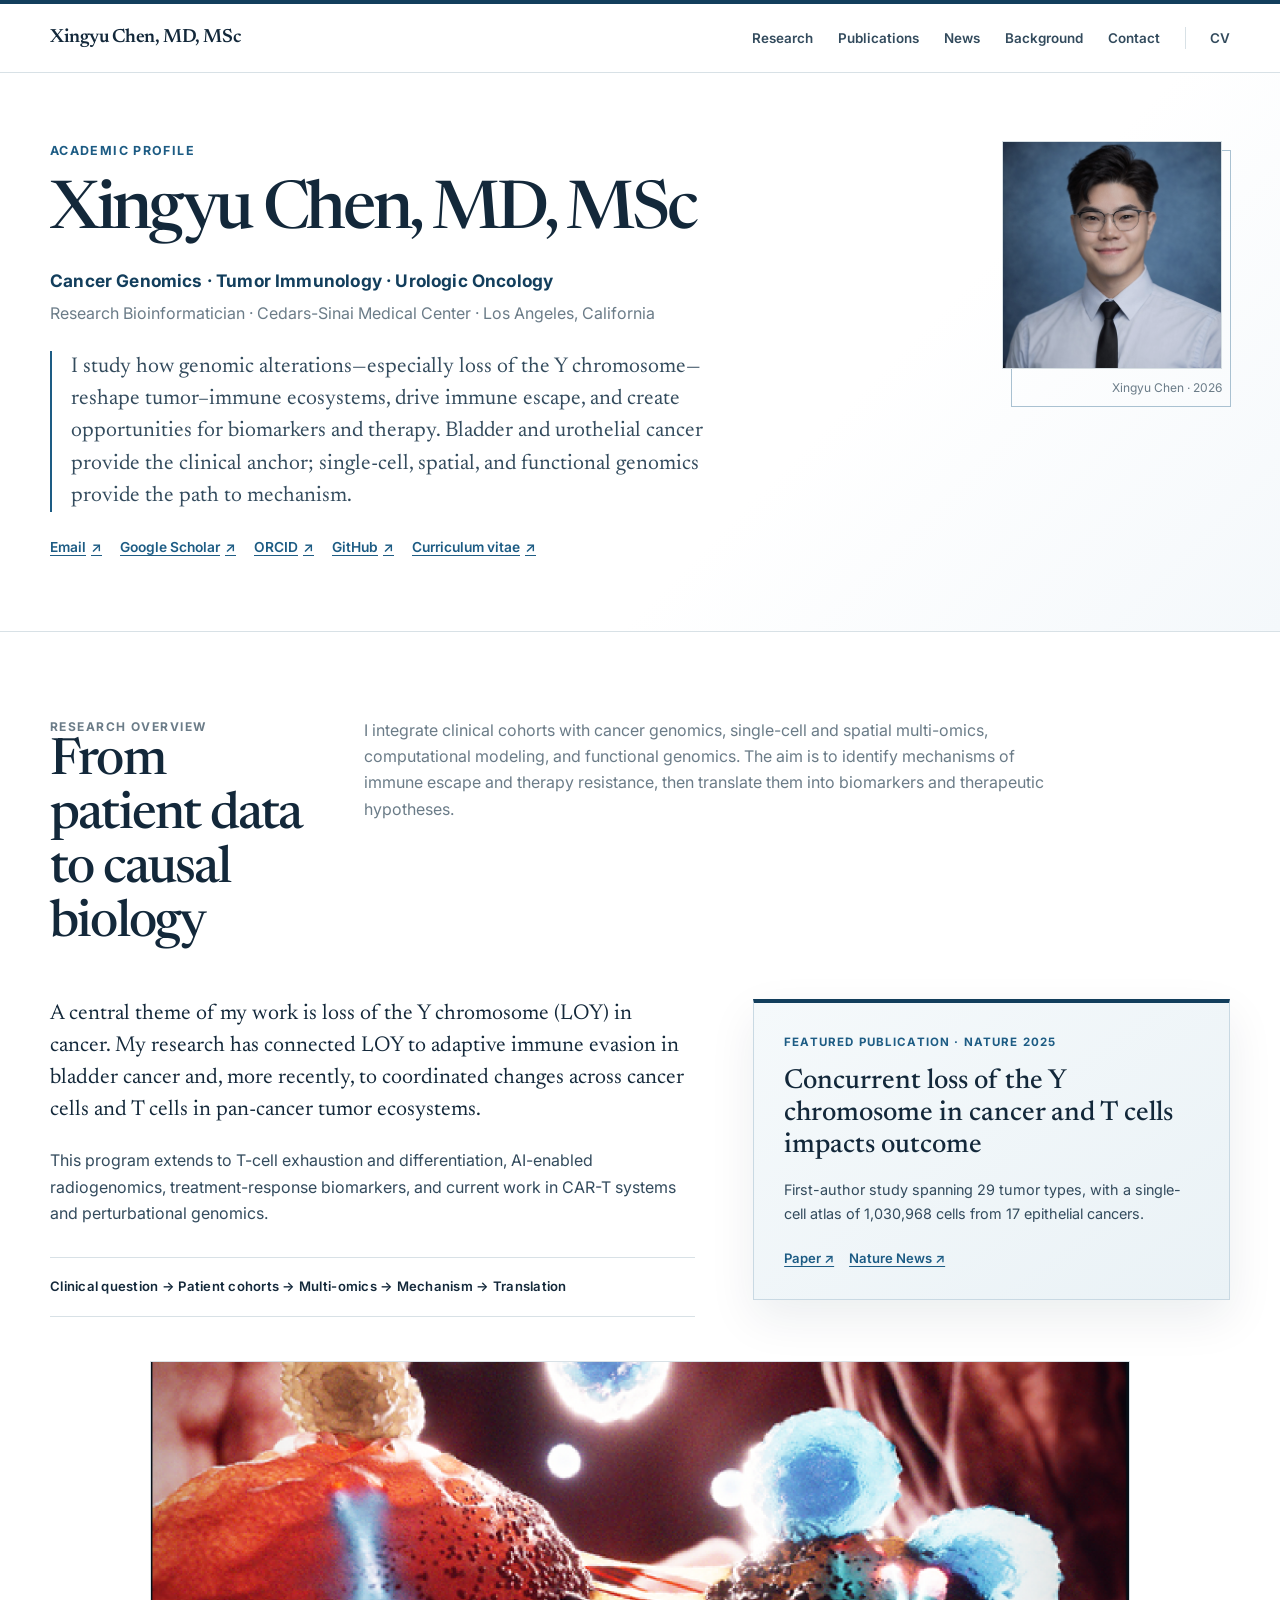
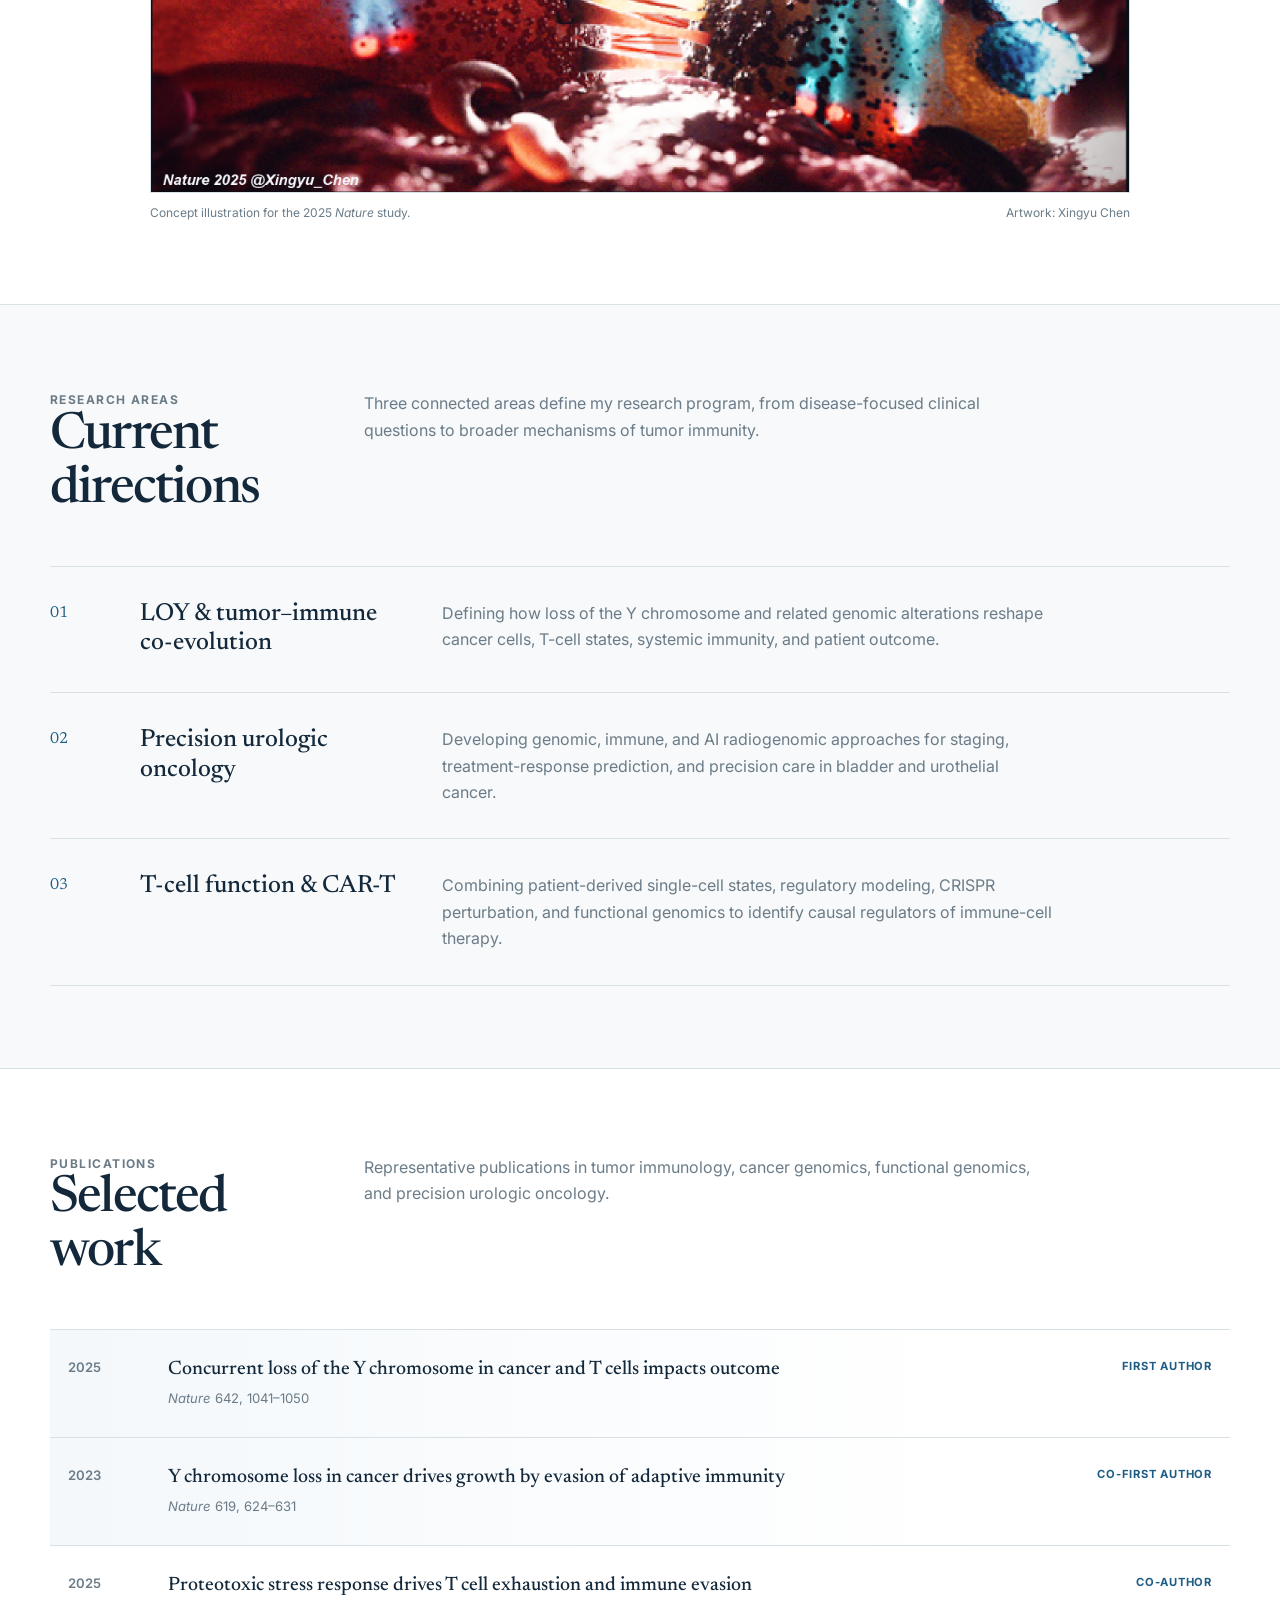
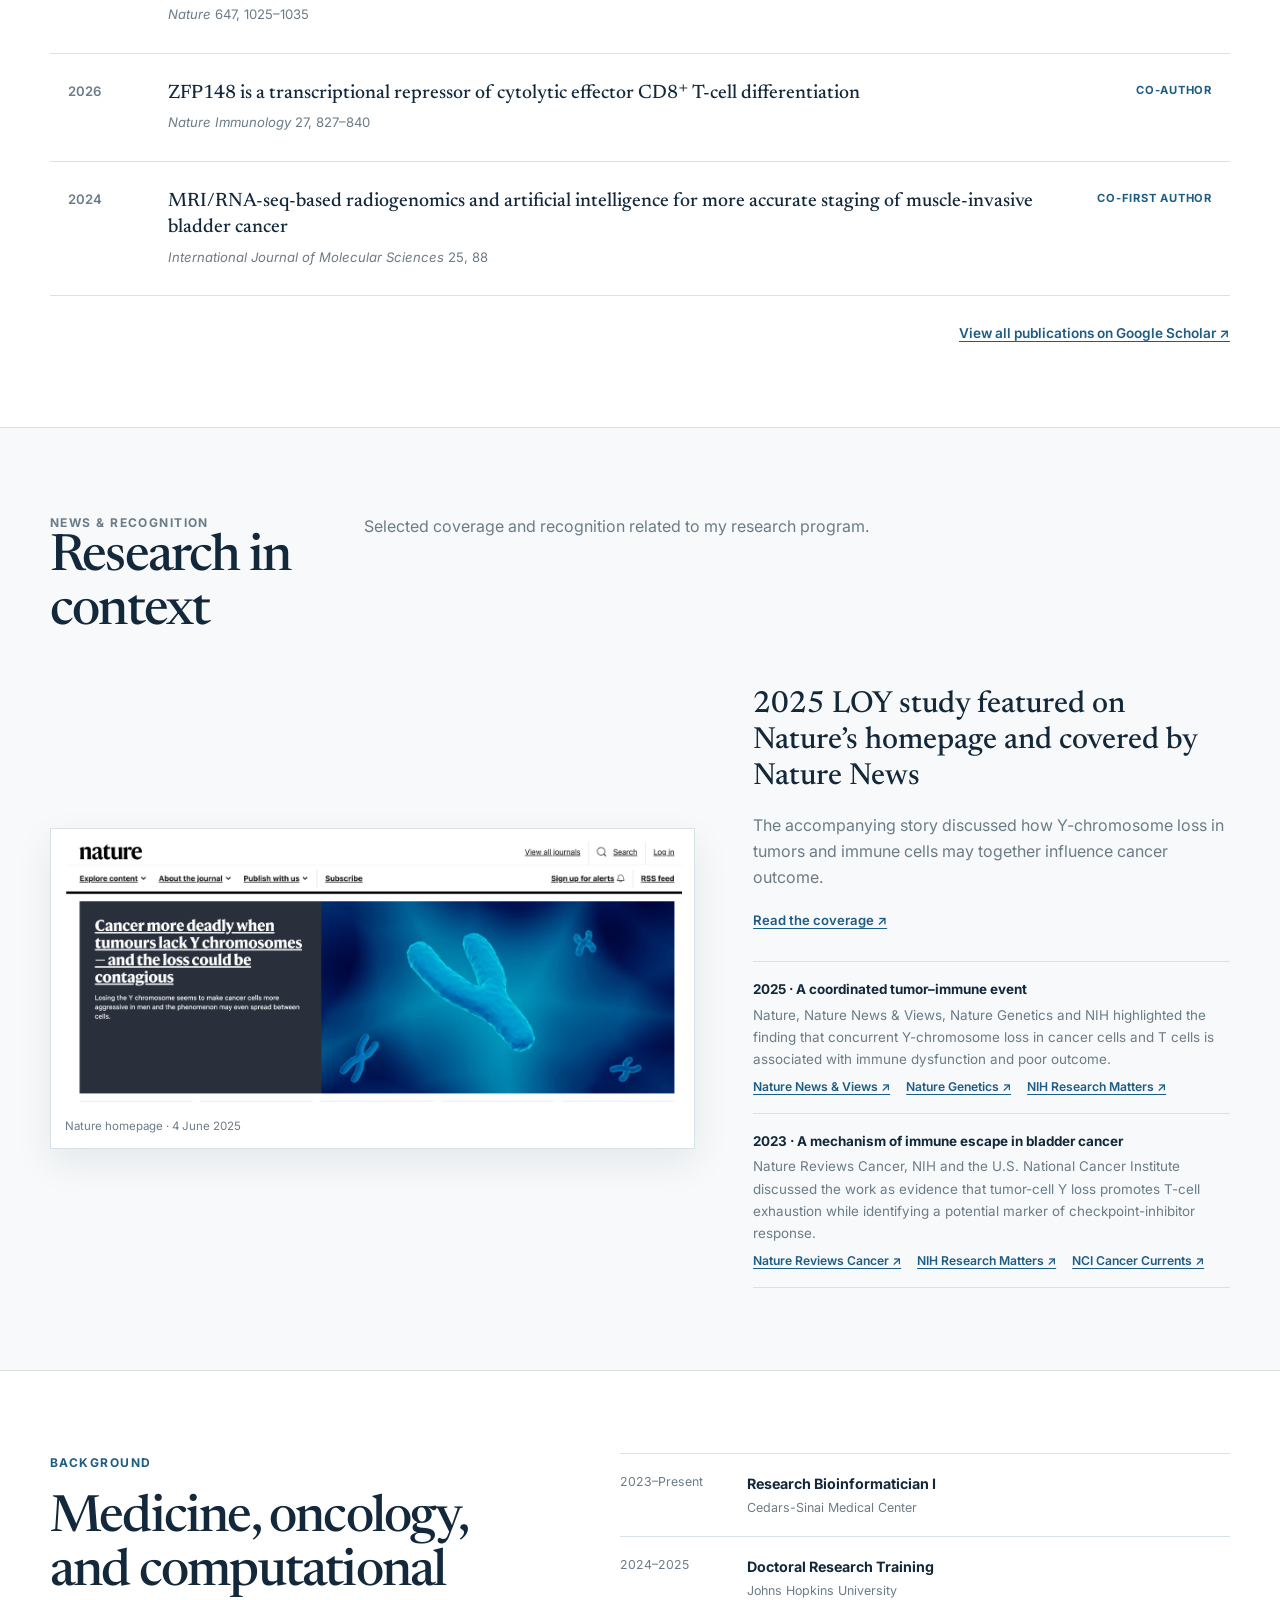
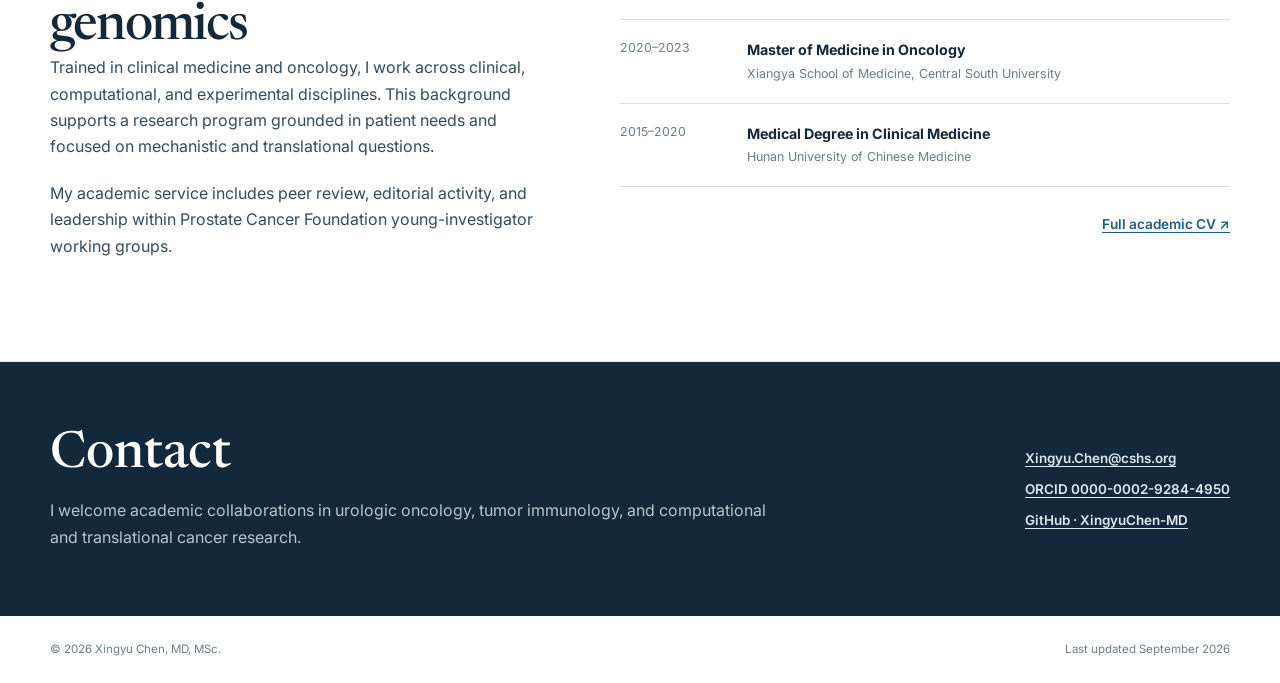
==== commit 2abe61e3: "Polish academic homepage and research narrative Refine portrait proportions, strengthen the research" ====
--- a/index.html
+++ b/index.html
@@ -30,6 +30,7 @@
       --blue: #1d5c84;
       --blue-dark: #123e5c;
       --blue-soft: #edf4f8;
+      --blue-pale: #f4f8fb;
       --line: #d8e1e6;
       --paper: #ffffff;
       --soft: #f7f9fa;
@@ -71,17 +72,19 @@
     .nav-cv { padding-left: 24px; border-left: 1px solid var(--line); }
     .menu { display: none; padding: 8px; color: var(--ink); border: 0; background: transparent; cursor: pointer; }
 
-    .hero { padding: 64px 0 68px; border-bottom: 1px solid var(--line); }
-    .hero-grid { display: grid; grid-template-columns: minmax(0, 1fr) 270px; gap: clamp(52px, 7vw, 88px); align-items: start; }
+    .hero { padding: 68px 0 72px; border-bottom: 1px solid var(--line); background: linear-gradient(135deg, #fff 0%, #fff 64%, #f4f8fb 100%); }
+    .hero-grid { display: grid; grid-template-columns: minmax(0, 1fr) 228px; gap: clamp(48px, 6vw, 76px); align-items: start; }
     .hero-label { margin: 0 0 18px; color: var(--blue); font-size: .78rem; font-weight: 700; letter-spacing: .11em; text-transform: uppercase; }
     .hero h1 { max-width: 780px; margin: 0; color: var(--ink); font: 500 clamp(3.25rem, 5.2vw, 4.65rem)/1 var(--serif); letter-spacing: -.05em; }
-    .hero-role { margin: 21px 0 0; color: var(--ink); font-size: 1.18rem; font-weight: 600; }
+    .hero-role { margin: 21px 0 0; color: var(--blue-dark); font-size: 1.08rem; font-weight: 700; letter-spacing: .01em; }
     .hero-affiliation { margin: 4px 0 0; color: var(--muted); }
-    .hero-intro { max-width: 700px; margin: 25px 0 0; color: var(--body); font: 400 clamp(1.12rem, 1.7vw, 1.34rem)/1.5 var(--serif); }
+    .hero-intro { max-width: 700px; margin: 25px 0 0; padding-left: 19px; color: var(--body); border-left: 2px solid var(--blue); font: 400 clamp(1.12rem, 1.7vw, 1.34rem)/1.5 var(--serif); }
     .profile-links { display: flex; flex-wrap: wrap; gap: 8px 18px; margin: 24px 0 0; font-size: .86rem; font-weight: 600; }
     .profile-links a { display: inline-flex; align-items: center; gap: 5px; }
-    .portrait { margin: 0; }
-    .portrait img { width: 100%; aspect-ratio: 3 / 4; object-fit: cover; object-position: 50% 13%; border: 1px solid var(--line); filter: saturate(.86) contrast(.98); }
+    .portrait { position: relative; margin: 0 8px 0 0; }
+    .portrait::after { position: absolute; inset: 9px -9px -9px 9px; z-index: 0; border: 1px solid #a9c1d1; content: ""; }
+    .portrait img { position: relative; z-index: 1; width: 100%; height: 228px; object-fit: cover; object-position: 50% 25%; border: 1px solid var(--line); background: #d9e5ed; filter: saturate(.86) contrast(.98); }
+    .portrait figcaption { position: relative; z-index: 2; }
     .portrait figcaption { margin: 9px 0 0; color: var(--muted); font-size: .75rem; text-align: right; }
 
     .section { padding: 82px 0; border-bottom: 1px solid var(--line); }
@@ -95,7 +98,7 @@
     .overview-copy p { max-width: 690px; margin: 0 0 20px; }
     .overview-copy p:first-child { color: var(--ink); font: 400 1.35rem/1.48 var(--serif); }
     .method-line { margin: 31px 0 0; padding: 18px 0; border-top: 1px solid var(--line); border-bottom: 1px solid var(--line); color: var(--ink); font-size: .82rem; font-weight: 600; letter-spacing: .02em; }
-    .featured-paper { padding: 29px; border: 1px solid var(--line); background: var(--blue-soft); }
+    .featured-paper { position: relative; padding: 30px; border: 1px solid #c9d9e3; border-top: 4px solid var(--blue-dark); background: linear-gradient(145deg, #f5f9fb, #eaf2f6); box-shadow: 0 18px 44px rgba(19, 40, 58, .08); }
     .paper-meta { color: var(--blue); font-size: .72rem; font-weight: 700; letter-spacing: .1em; text-transform: uppercase; }
     .featured-paper h3 { margin: 14px 0 16px; color: var(--ink); font: 500 1.72rem/1.16 var(--serif); }
     .featured-paper p { margin: 0; color: var(--body); font-size: .9rem; }
@@ -111,7 +114,9 @@
     .area p { max-width: 610px; margin: 0; color: var(--muted); }
 
     .pub-list { border-top: 1px solid var(--line); }
-    .publication { display: grid; grid-template-columns: 72px minmax(0, 1fr) 135px; gap: 28px; padding: 27px 0; border-bottom: 1px solid var(--line); }
+    .publication { display: grid; grid-template-columns: 72px minmax(0, 1fr) 135px; gap: 28px; padding: 27px 18px; border-bottom: 1px solid var(--line); text-decoration: none; transition: background .18s ease, transform .18s ease; }
+    .publication:nth-child(-n+2) { background: linear-gradient(90deg, var(--blue-pale), transparent 78%); }
+    .publication:hover { color: inherit; background: var(--blue-soft); text-decoration: none; transform: translateX(4px); }
     .pub-year { color: var(--muted); font-size: .82rem; font-weight: 600; }
     .pub-title { color: var(--ink); font: 500 1.22rem/1.35 var(--serif); }
     .pub-journal { margin: 5px 0 0; color: var(--muted); font-size: .82rem; }
@@ -122,12 +127,14 @@
     .nature-shot { margin: 0; padding: 12px; border: 1px solid var(--line); background: #fff; box-shadow: 0 14px 36px rgba(19, 40, 58, .08); }
     .nature-shot img { width: 100%; height: auto; aspect-ratio: 591 / 255; object-fit: contain; }
     .nature-shot figcaption { margin: 9px 2px 0; color: var(--muted); font-size: .72rem; }
-    .news-copy h3 { margin: 0; color: var(--ink); font: 500 1.75rem/1.22 var(--serif); }
+    .news-copy h3 { margin: 0; color: var(--ink); font: 500 1.9rem/1.18 var(--serif); }
     .news-copy p { margin: 16px 0 0; color: var(--muted); }
     .news-copy .paper-links { margin-top: 19px; }
     .recognition-list { display: grid; gap: 0; margin: 30px 0 0; border-top: 1px solid var(--line); }
-    .recognition { padding: 14px 0; border-bottom: 1px solid var(--line); font-size: .84rem; }
+    .recognition { padding: 16px 0; border-bottom: 1px solid var(--line); font-size: .84rem; }
     .recognition strong { display: block; color: var(--ink); }
+    .recognition span { display: block; margin-top: 3px; color: var(--muted); }
+    .recognition a { display: inline-block; margin: 7px 12px 0 0; font-size: .76rem; font-weight: 600; }
 
     .background-grid { display: grid; grid-template-columns: .9fr 1.1fr; gap: 70px; }
     .background-copy p { margin: 0 0 20px; }
@@ -148,7 +155,8 @@
     .footer-inner { display: flex; justify-content: space-between; gap: 24px; }
 
     @media (max-width: 900px) {
-      .hero-grid { grid-template-columns: minmax(0, 1fr) 230px; gap: 42px; }
+      .hero-grid { grid-template-columns: minmax(0, 1fr) 200px; gap: 38px; }
+      .portrait img { height: 200px; }
       .section-head { grid-template-columns: 210px minmax(0, 1fr); gap: 36px; }
       .overview-grid, .news-grid { gap: 38px; }
       .area { grid-template-columns: 46px 220px minmax(0, 1fr); gap: 24px; }
@@ -166,13 +174,14 @@
       .hero { padding: 48px 0 54px; }
       .hero-grid { grid-template-columns: 1fr; gap: 42px; }
       .hero h1 { font-size: clamp(3.25rem, 15vw, 4.8rem); }
-      .portrait { width: min(78%, 320px); }
+      .portrait { width: min(58%, 220px); }
+      .portrait img { height: auto; aspect-ratio: 1 / 1; }
       .section { padding: 62px 0; }
       .section-head, .overview-grid, .news-grid, .background-grid { grid-template-columns: 1fr; }
       .section-head { gap: 18px; margin-bottom: 36px; }
       .area { grid-template-columns: 38px minmax(0, 1fr); gap: 16px; }
       .area p { grid-column: 2; }
-      .publication { grid-template-columns: 54px minmax(0, 1fr); gap: 18px; }
+      .publication { grid-template-columns: 54px minmax(0, 1fr); gap: 18px; padding-right: 10px; padding-left: 10px; }
       .pub-role { grid-column: 2; text-align: left; }
       .contact-grid { grid-template-columns: 1fr; gap: 32px; }
       .contact-links { min-width: 0; }
@@ -225,9 +234,9 @@
         <div>
           <p class="hero-label">Academic profile</p>
           <h1>Xingyu Chen, MD, MSc</h1>
-          <p class="hero-role">Physician-Scientist in Computational &amp; Translational Oncology</p>
+        <p class="hero-role">Cancer Genomics · Tumor Immunology · Urologic Oncology</p>
           <p class="hero-affiliation">Research Bioinformatician · Cedars-Sinai Medical Center · Los Angeles, California</p>
-          <p class="hero-intro">My research examines how genomic alterations reshape tumor–immune ecosystems and influence cancer progression, treatment response, and patient outcome. Urologic oncology—particularly bladder and urothelial cancer—is the clinical anchor of this work.</p>
+        <p class="hero-intro">I study how genomic alterations—especially loss of the Y chromosome—reshape tumor–immune ecosystems, drive immune escape, and create opportunities for biomarkers and therapy. Bladder and urothelial cancer provide the clinical anchor; single-cell, spatial, and functional genomics provide the path to mechanism.</p>
           <div class="profile-links" aria-label="Academic profiles">
             <a href="mailto:Xingyu.Chen@cshs.org">Email <span aria-hidden="true">↗</span></a>
             <a href="https://scholar.google.com/citations?user=Vj8vClIAAAAJ&amp;hl=en&amp;oi=ao" target="_blank" rel="noopener">Google Scholar <span aria-hidden="true">↗</span></a>
@@ -282,13 +291,13 @@
         </div>
         <div class="area-list">
           <article class="area">
-            <div class="area-no">01</div><h3>Tumor–immune co-evolution</h3><p>Defining how cancer-associated genomic alterations shape immune-cell states, systemic immunity, and clinical outcome across human tumors.</p>
+            <div class="area-no">01</div><h3>LOY &amp; tumor–immune co-evolution</h3><p>Defining how loss of the Y chromosome and related genomic alterations reshape cancer cells, T-cell states, systemic immunity, and patient outcome.</p>
           </article>
           <article class="area">
-            <div class="area-no">02</div><h3>Urologic oncology &amp; biomarkers</h3><p>Developing molecular and imaging-based approaches for staging, risk assessment, treatment response, and precision care in bladder and urothelial cancer.</p>
+            <div class="area-no">02</div><h3>Precision urologic oncology</h3><p>Developing genomic, immune, and AI radiogenomic approaches for staging, treatment-response prediction, and precision care in bladder and urothelial cancer.</p>
           </article>
           <article class="area">
-            <div class="area-no">03</div><h3>Functional cancer immunology</h3><p>Combining regulatory modeling, CRISPR-based perturbation, and single-cell analysis to study T-cell dysfunction and improve immune-cell therapies.</p>
+            <div class="area-no">03</div><h3>T-cell function &amp; CAR-T</h3><p>Combining patient-derived single-cell states, regulatory modeling, CRISPR perturbation, and functional genomics to identify causal regulators of immune-cell therapy.</p>
           </article>
         </div>
       </div>
@@ -337,8 +346,20 @@
             <p>The accompanying story discussed how Y-chromosome loss in tumors and immune cells may together influence cancer outcome.</p>
             <div class="paper-links"><a href="https://www.nature.com/articles/d41586-025-01656-1" target="_blank" rel="noopener">Read the coverage ↗</a></div>
             <div class="recognition-list">
-              <div class="recognition"><strong>U.S. Patent Application No. 2024/0360518</strong>AI radiogenomics for muscle-invasive bladder cancer</div>
-              <div class="recognition"><strong>Hunan Province Outstanding Master’s Thesis Award</strong>Graduate research recognition</div>
+              <div class="recognition">
+                <strong>2025 · A coordinated tumor–immune event</strong>
+                <span>Nature, Nature News &amp; Views, Nature Genetics and NIH highlighted the finding that concurrent Y-chromosome loss in cancer cells and T cells is associated with immune dysfunction and poor outcome.</span>
+                <a href="https://www.nature.com/articles/d41586-025-01450-z" target="_blank" rel="noopener">Nature News &amp; Views ↗</a>
+                <a href="https://www.nature.com/articles/s41588-025-02276-1" target="_blank" rel="noopener">Nature Genetics ↗</a>
+                <a href="https://www.nih.gov/news-events/nih-research-matters/y-chromosome-loss-plays-complex-role-cancers" target="_blank" rel="noopener">NIH Research Matters ↗</a>
+              </div>
+              <div class="recognition">
+                <strong>2023 · A mechanism of immune escape in bladder cancer</strong>
+                <span>Nature Reviews Cancer, NIH and the U.S. National Cancer Institute discussed the work as evidence that tumor-cell Y loss promotes T-cell exhaustion while identifying a potential marker of checkpoint-inhibitor response.</span>
+                <a href="https://www.nature.com/articles/s41568-023-00605-2" target="_blank" rel="noopener">Nature Reviews Cancer ↗</a>
+                <a href="https://www.nih.gov/news-events/nih-research-matters/y-chromosome-affects-cancer-growth" target="_blank" rel="noopener">NIH Research Matters ↗</a>
+                <a href="https://www.cancer.gov/news-events/cancer-currents-blog/2023/bladder-cancer-y-chromosome-men" target="_blank" rel="noopener">NCI Cancer Currents ↗</a>
+              </div>
             </div>
           </div>
         </div>
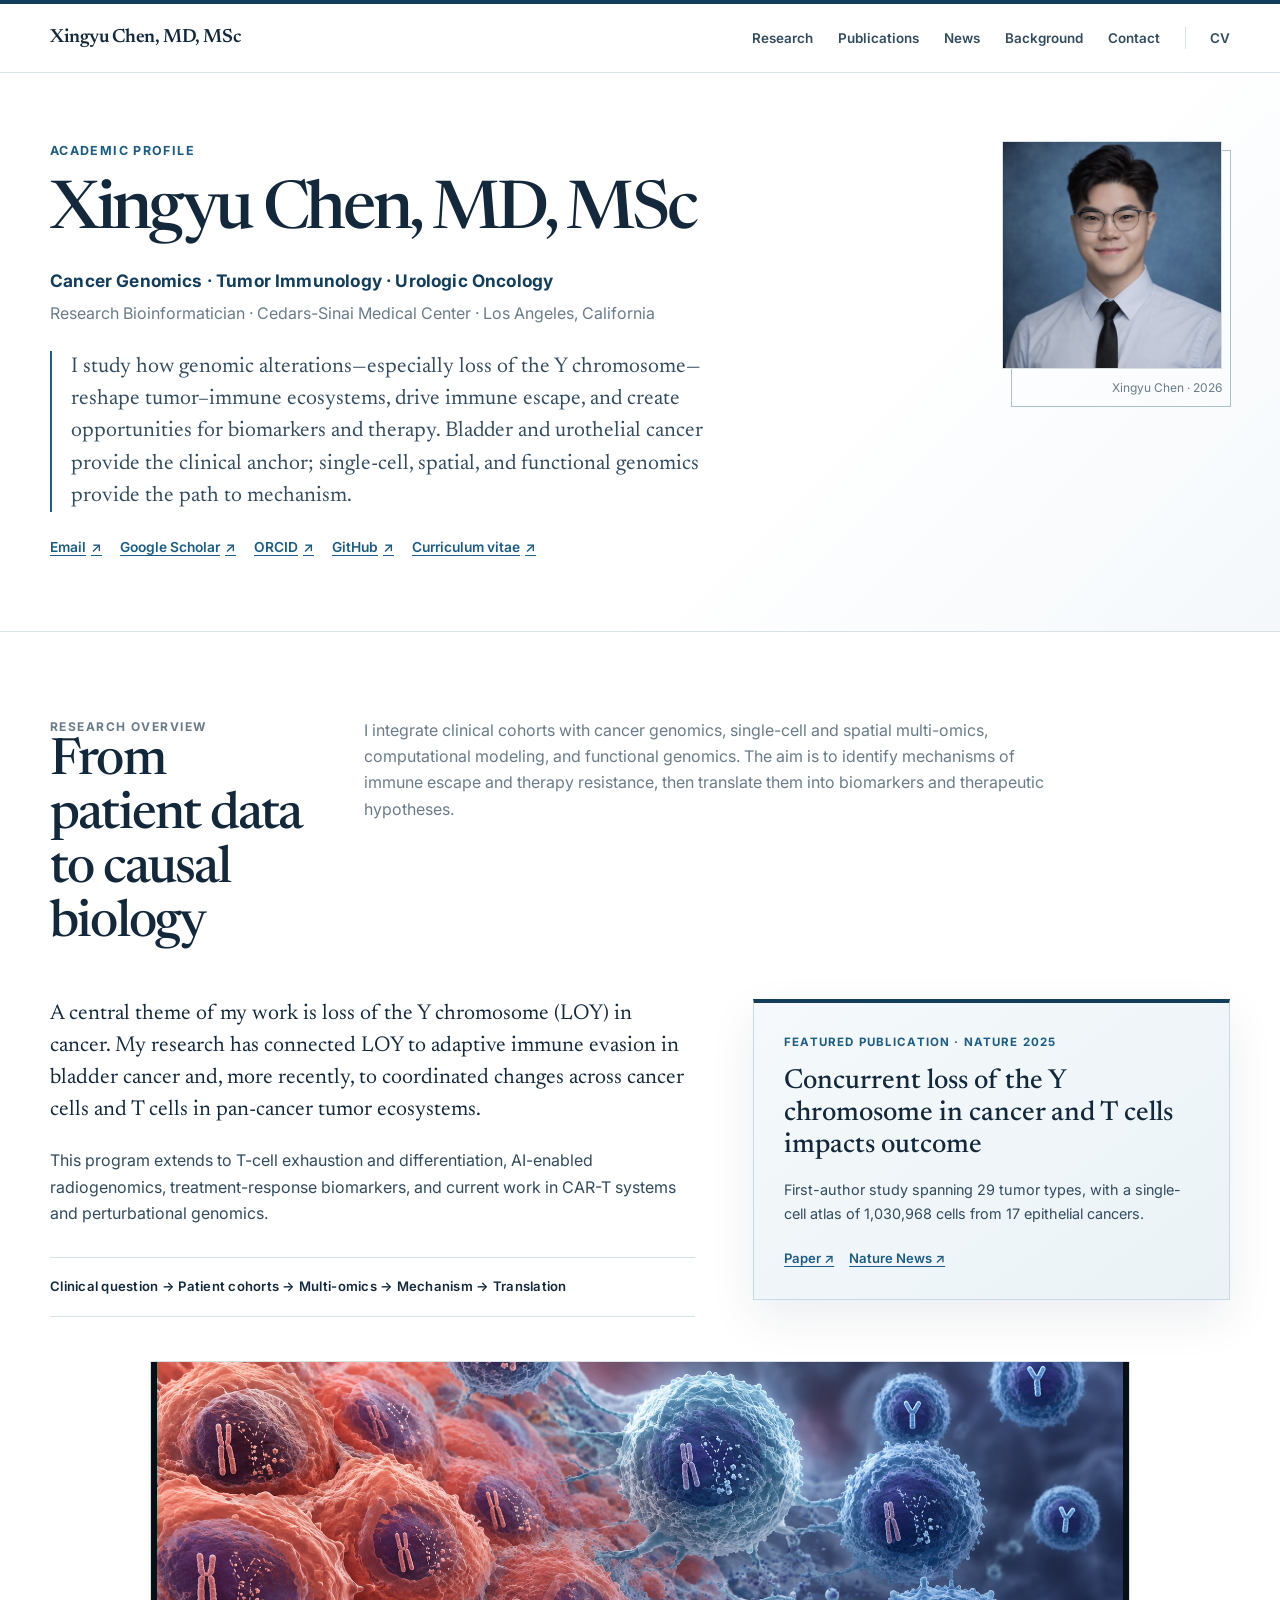
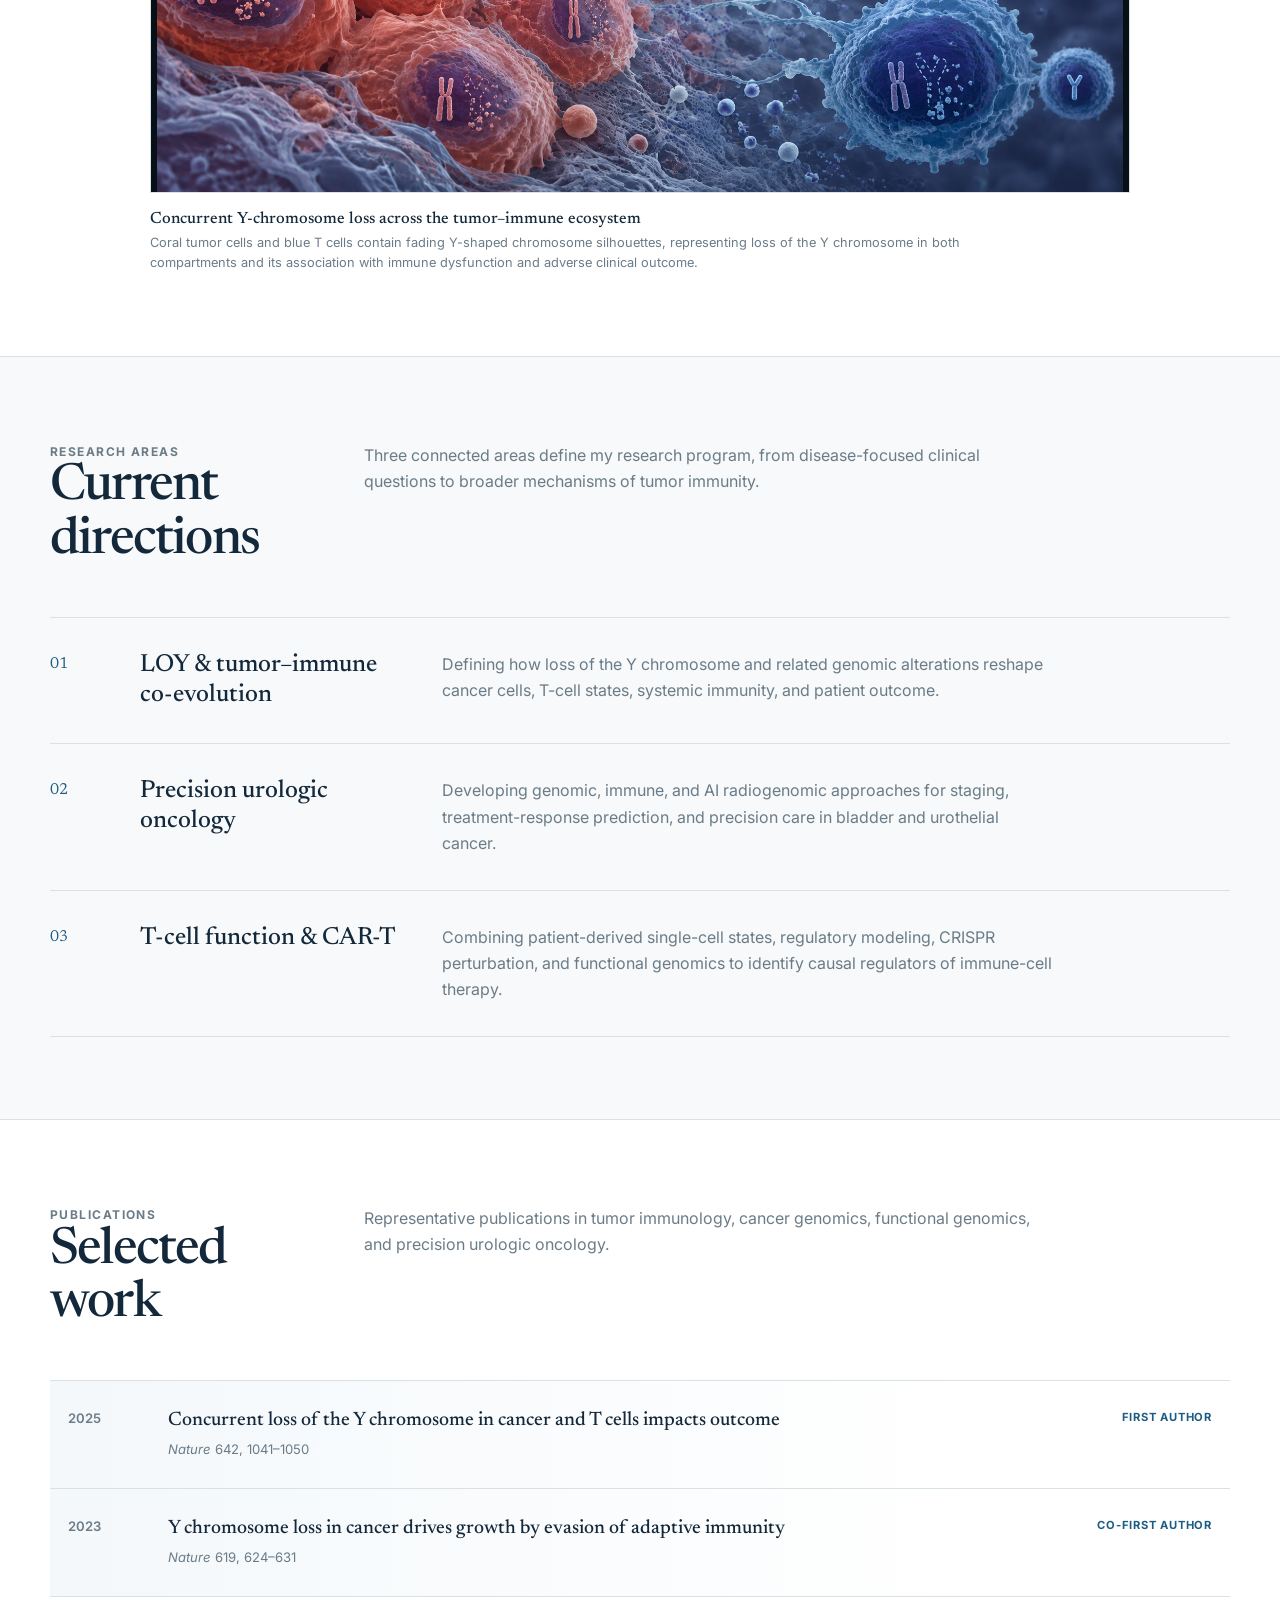
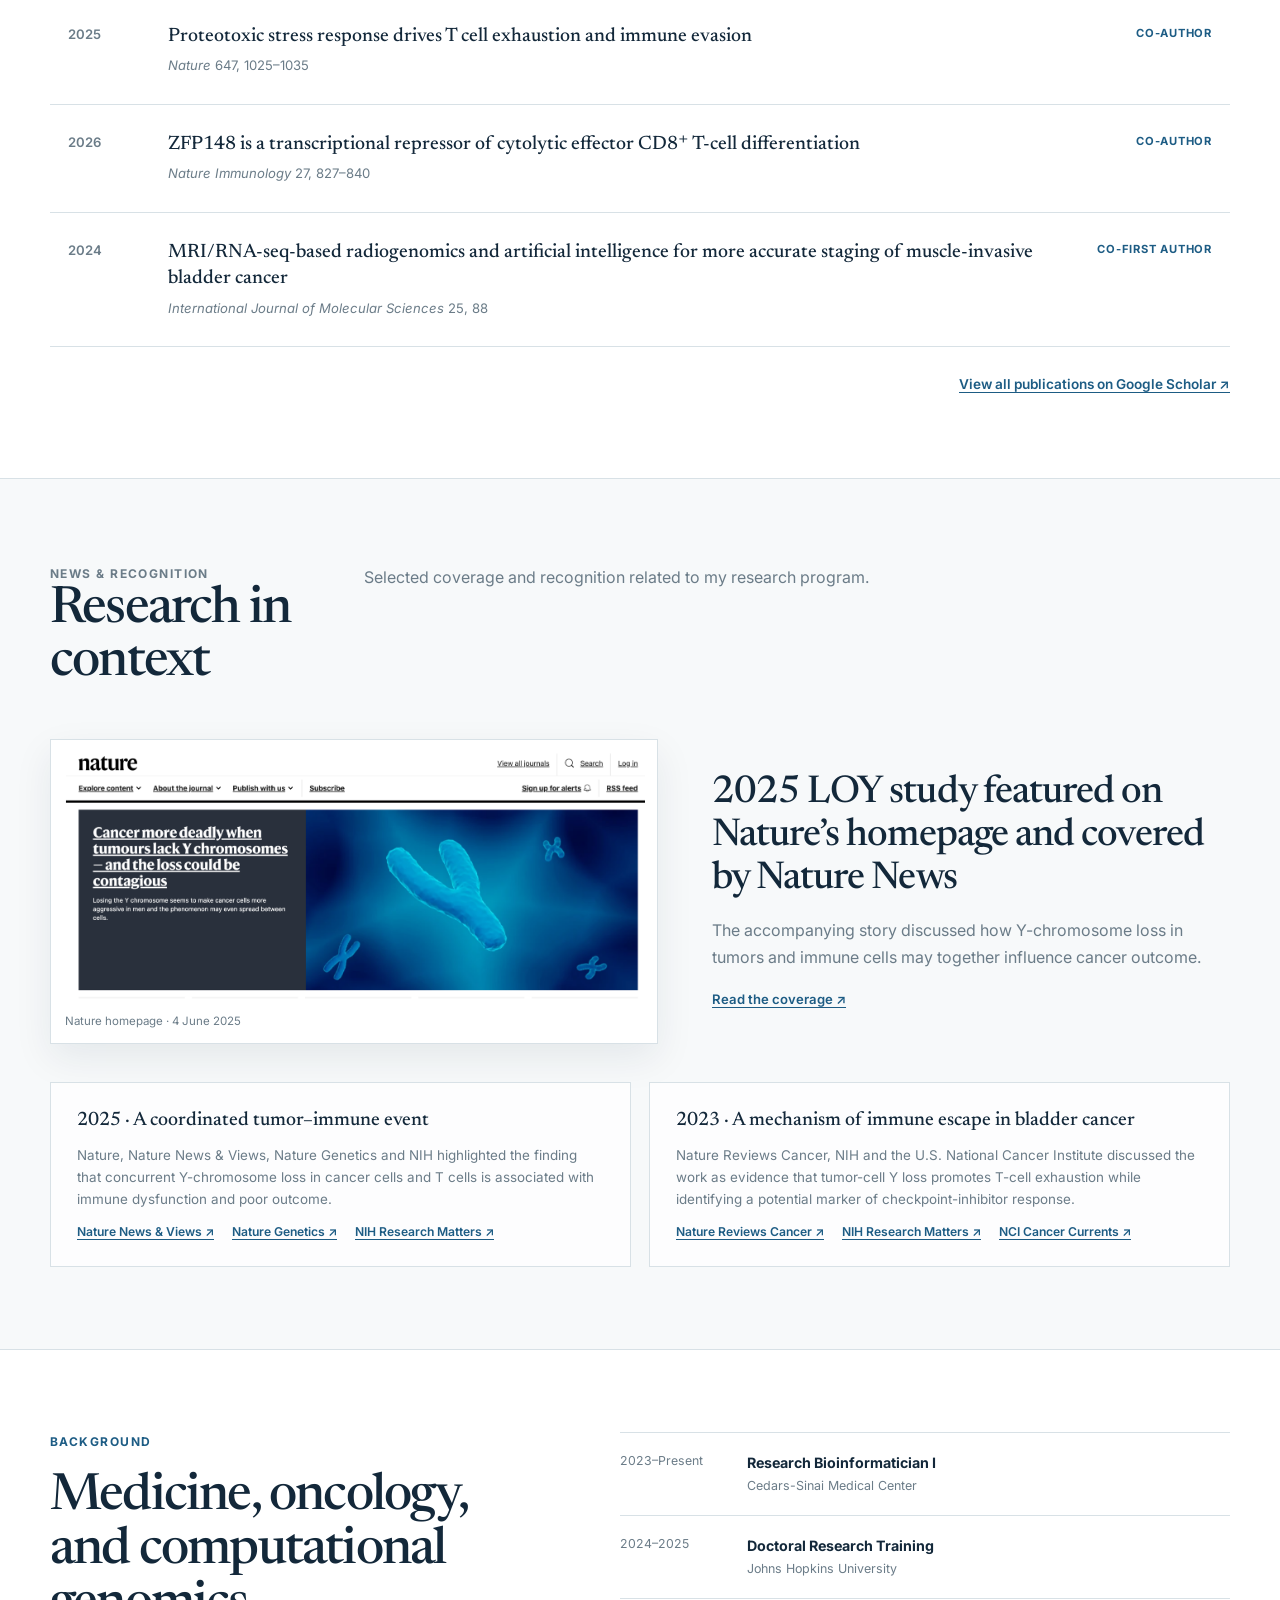
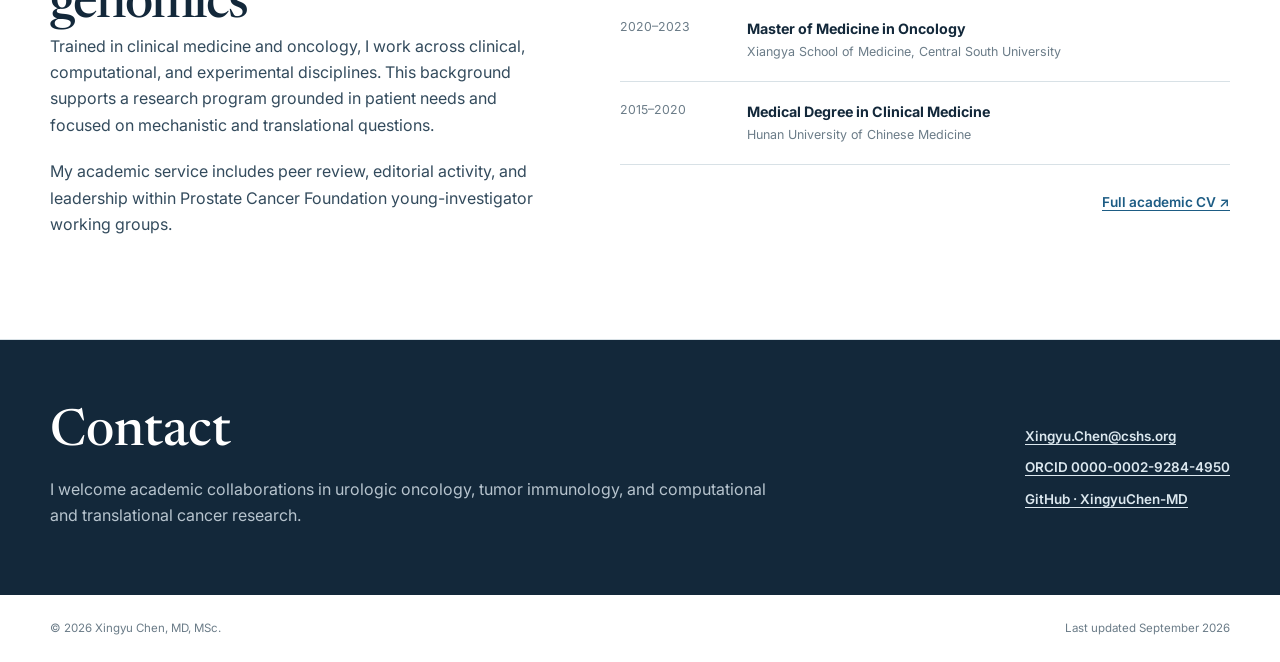
==== commit 6ff0f3ff: "Publish new LOY artwork and refine research coverage layout Add a clearer concurrent Y-chromosome lo" ====
--- a/index.html
+++ b/index.html
@@ -1,25 +1,24 @@
 <!DOCTYPE html>
-<html lang="en">
-<head>
-  <meta charset="utf-8" />
-  <meta name="viewport" content="width=device-width, initial-scale=1" />
-  <meta name="description" content="Xingyu Chen, MD, MSc — physician-scientist in computational and translational oncology, cancer genomics, and tumor immunology." />
-  <meta name="theme-color" content="#ffffff" />
+<html lang="en"><head>
+  <meta charset="utf-8">
+  <meta name="viewport" content="width=device-width, initial-scale=1">
+  <meta name="description" content="Xingyu Chen, MD, MSc — physician-scientist in computational and translational oncology, cancer genomics, and tumor immunology.">
+  <meta name="theme-color" content="#ffffff">
   <title>Xingyu Chen, MD, MSc | Academic Profile</title>
-  <link rel="icon" href="favicon.svg" type="image/svg+xml" />
-  <link rel="canonical" href="https://xingyuchen.org/" />
-  <meta property="og:type" content="website" />
-  <meta property="og:url" content="https://xingyuchen.org/" />
-  <meta property="og:title" content="Xingyu Chen, MD, MSc" />
-  <meta property="og:description" content="Physician-scientist in computational and translational oncology." />
-  <meta property="og:image" content="https://xingyuchen.org/og.png" />
-  <meta name="twitter:card" content="summary_large_image" />
-  <meta name="twitter:title" content="Xingyu Chen, MD, MSc" />
-  <meta name="twitter:description" content="Physician-scientist in computational and translational oncology." />
-  <meta name="twitter:image" content="https://xingyuchen.org/og.png" />
+  <link rel="icon" href="favicon.svg" type="image/svg+xml">
+  <link rel="canonical" href="https://xingyuchen.org/">
+  <meta property="og:type" content="website">
+  <meta property="og:url" content="https://xingyuchen.org/">
+  <meta property="og:title" content="Xingyu Chen, MD, MSc">
+  <meta property="og:description" content="Physician-scientist in computational and translational oncology.">
+  <meta property="og:image" content="https://xingyuchen.org/og.png">
+  <meta name="twitter:card" content="summary_large_image">
+  <meta name="twitter:title" content="Xingyu Chen, MD, MSc">
+  <meta name="twitter:description" content="Physician-scientist in computational and translational oncology.">
+  <meta name="twitter:image" content="https://xingyuchen.org/og.png">
 
   <link rel="preconnect" href="https://fonts.googleapis.com">
-  <link rel="preconnect" href="https://fonts.gstatic.com" crossorigin>
+  <link rel="preconnect" href="https://fonts.gstatic.com" crossorigin="">
   <link href="https://fonts.googleapis.com/css2?family=Inter:wght@400;500;600;700&amp;family=Newsreader:opsz,wght@6..72,400;6..72,500;6..72,600&amp;display=swap" rel="stylesheet">
 
   <style>
@@ -105,7 +104,8 @@
     .paper-links { display: flex; flex-wrap: wrap; gap: 15px; margin: 22px 0 0; font-size: .82rem; font-weight: 600; }
     .research-figure { max-width: 980px; margin: 44px auto 0; }
     .research-figure img { width: 100%; height: auto; aspect-ratio: 2486 / 1095; object-fit: contain; border: 1px solid var(--line); background: #071017; }
-    .research-figure figcaption { display: flex; justify-content: space-between; gap: 22px; margin: 10px 0 0; color: var(--muted); font-size: .75rem; }
+    .research-figure figcaption { max-width: 900px; margin: 15px 0 0; color: var(--muted); font-size: .8rem; line-height: 1.6; }
+    .research-figure figcaption strong { display: block; margin-bottom: 3px; color: var(--ink); font: 500 1.02rem/1.35 var(--serif); }
 
     .area-list { border-top: 1px solid var(--line); }
     .area { display: grid; grid-template-columns: 58px 270px minmax(0, 1fr); gap: 32px; padding: 33px 0; border-bottom: 1px solid var(--line); }
@@ -123,18 +123,19 @@
     .pub-role { color: var(--blue); font-size: .7rem; font-weight: 700; letter-spacing: .07em; text-align: right; text-transform: uppercase; }
     .pub-footer { display: flex; justify-content: flex-end; margin: 26px 0 0; font-size: .85rem; font-weight: 600; }
 
-    .news-grid { display: grid; grid-template-columns: minmax(0, 1.15fr) minmax(280px, .85fr); gap: 58px; align-items: center; }
+    .news-grid { display: grid; grid-template-columns: minmax(0, 1.08fr) minmax(320px, .92fr); gap: 54px; align-items: center; }
     .nature-shot { margin: 0; padding: 12px; border: 1px solid var(--line); background: #fff; box-shadow: 0 14px 36px rgba(19, 40, 58, .08); }
     .nature-shot img { width: 100%; height: auto; aspect-ratio: 591 / 255; object-fit: contain; }
     .nature-shot figcaption { margin: 9px 2px 0; color: var(--muted); font-size: .72rem; }
-    .news-copy h3 { margin: 0; color: var(--ink); font: 500 1.9rem/1.18 var(--serif); }
+    .news-copy { padding-right: 16px; }
+    .news-copy h3 { margin: 0; color: var(--ink); font: 500 clamp(1.85rem, 3vw, 2.55rem)/1.12 var(--serif); letter-spacing: -.025em; }
     .news-copy p { margin: 16px 0 0; color: var(--muted); }
     .news-copy .paper-links { margin-top: 19px; }
-    .recognition-list { display: grid; gap: 0; margin: 30px 0 0; border-top: 1px solid var(--line); }
-    .recognition { padding: 16px 0; border-bottom: 1px solid var(--line); font-size: .84rem; }
-    .recognition strong { display: block; color: var(--ink); }
-    .recognition span { display: block; margin-top: 3px; color: var(--muted); }
-    .recognition a { display: inline-block; margin: 7px 12px 0 0; font-size: .76rem; font-weight: 600; }
+    .recognition-list { display: grid; grid-template-columns: repeat(2, minmax(0, 1fr)); gap: 18px; margin: 38px 0 0; }
+    .recognition { min-height: 100%; padding: 25px 26px 23px; border: 1px solid var(--line); background: rgba(255,255,255,.78); font-size: .84rem; }
+    .recognition strong { display: block; color: var(--ink); font: 500 1.22rem/1.32 var(--serif); }
+    .recognition span { display: block; margin-top: 10px; color: var(--muted); }
+    .recognition a { display: inline-block; margin: 12px 14px 0 0; font-size: .76rem; font-weight: 600; }
 
     .background-grid { display: grid; grid-template-columns: .9fr 1.1fr; gap: 70px; }
     .background-copy p { margin: 0 0 20px; }
@@ -178,6 +179,8 @@
       .portrait img { height: auto; aspect-ratio: 1 / 1; }
       .section { padding: 62px 0; }
       .section-head, .overview-grid, .news-grid, .background-grid { grid-template-columns: 1fr; }
+      .news-copy { padding-right: 0; }
+      .recognition-list { grid-template-columns: 1fr; }
       .section-head { gap: 18px; margin-bottom: 36px; }
       .area { grid-template-columns: 38px minmax(0, 1fr); gap: 16px; }
       .area p { grid-column: 2; }
@@ -223,7 +226,7 @@
         <a class="nav-cv" href="docs/Xingyu_Chen_CV.pdf" target="_blank" rel="noopener">CV</a>
       </nav>
       <button class="menu" id="menuBtn" type="button" aria-label="Open menu" aria-expanded="false">
-        <svg width="23" height="23" viewBox="0 0 24 24" fill="none" stroke="currentColor" stroke-width="1.8" aria-hidden="true"><path d="M4 7h16M4 12h16M4 17h16"/></svg>
+        <svg width="23" height="23" viewBox="0 0 24 24" fill="none" stroke="currentColor" stroke-width="1.8" aria-hidden="true"><path d="M4 7h16M4 12h16M4 17h16"></path></svg>
       </button>
     </div>
   </header>
@@ -246,7 +249,7 @@
           </div>
         </div>
         <figure class="portrait">
-          <img src="images/xingyu-chen-portrait.jpg" alt="Portrait of Xingyu Chen" width="880" height="1320" decoding="async" fetchpriority="high" />
+          <img src="images/xingyu-chen-portrait.jpg" alt="Portrait of Xingyu Chen" width="880" height="1320" decoding="async" fetchpriority="high">
           <figcaption>Xingyu Chen · 2026</figcaption>
         </figure>
       </div>
@@ -277,8 +280,8 @@
         </div>
 
         <figure class="research-figure">
-          <img src="images/tumor-immune-ecosystem.png" alt="Concept illustration for the 2025 Nature study on loss of the Y chromosome in cancer and T cells" width="2486" height="1095" loading="lazy" decoding="async" />
-          <figcaption><span>Concept illustration for the 2025 <em>Nature</em> study.</span><span>Artwork: Xingyu Chen</span></figcaption>
+          <img src="images/tumor-immune-ecosystem.png?v=3" alt="Concept illustration of concurrent Y-chromosome loss across cancer cells and T cells" width="1881" height="836" loading="lazy" decoding="async">
+          <figcaption><strong>Concurrent Y-chromosome loss across the tumor–immune ecosystem</strong>Coral tumor cells and blue T cells contain fading Y-shaped chromosome silhouettes, representing loss of the Y chromosome in both compartments and its association with immune dysfunction and adverse clinical outcome.</figcaption>
         </figure>
       </div>
     </section>
@@ -338,14 +341,16 @@
         </div>
         <div class="news-grid">
           <figure class="nature-shot">
-            <img src="images/nature-homepage-feature.svg" alt="Nature homepage featuring coverage of the 2025 Y-chromosome loss study" width="591" height="255" loading="lazy" decoding="async" />
+            <img src="images/nature-homepage-feature.svg" alt="Nature homepage featuring coverage of the 2025 Y-chromosome loss study" width="591" height="255" loading="lazy" decoding="async">
             <figcaption>Nature homepage · 4 June 2025</figcaption>
           </figure>
           <div class="news-copy">
             <h3>2025 LOY study featured on Nature’s homepage and covered by Nature News</h3>
             <p>The accompanying story discussed how Y-chromosome loss in tumors and immune cells may together influence cancer outcome.</p>
             <div class="paper-links"><a href="https://www.nature.com/articles/d41586-025-01656-1" target="_blank" rel="noopener">Read the coverage ↗</a></div>
-            <div class="recognition-list">
+          </div>
+        </div>
+        <div class="recognition-list">
               <div class="recognition">
                 <strong>2025 · A coordinated tumor–immune event</strong>
                 <span>Nature, Nature News &amp; Views, Nature Genetics and NIH highlighted the finding that concurrent Y-chromosome loss in cancer cells and T cells is associated with immune dysfunction and poor outcome.</span>
@@ -360,8 +365,6 @@
                 <a href="https://www.nih.gov/news-events/nih-research-matters/y-chromosome-affects-cancer-growth" target="_blank" rel="noopener">NIH Research Matters ↗</a>
                 <a href="https://www.cancer.gov/news-events/cancer-currents-blog/2023/bladder-cancer-y-chromosome-men" target="_blank" rel="noopener">NCI Cancer Currents ↗</a>
               </div>
-            </div>
-          </div>
         </div>
       </div>
     </section>
@@ -412,5 +415,6 @@
       });
     });
   </script>
-</body>
-</html>
+
+
+</body></html>
